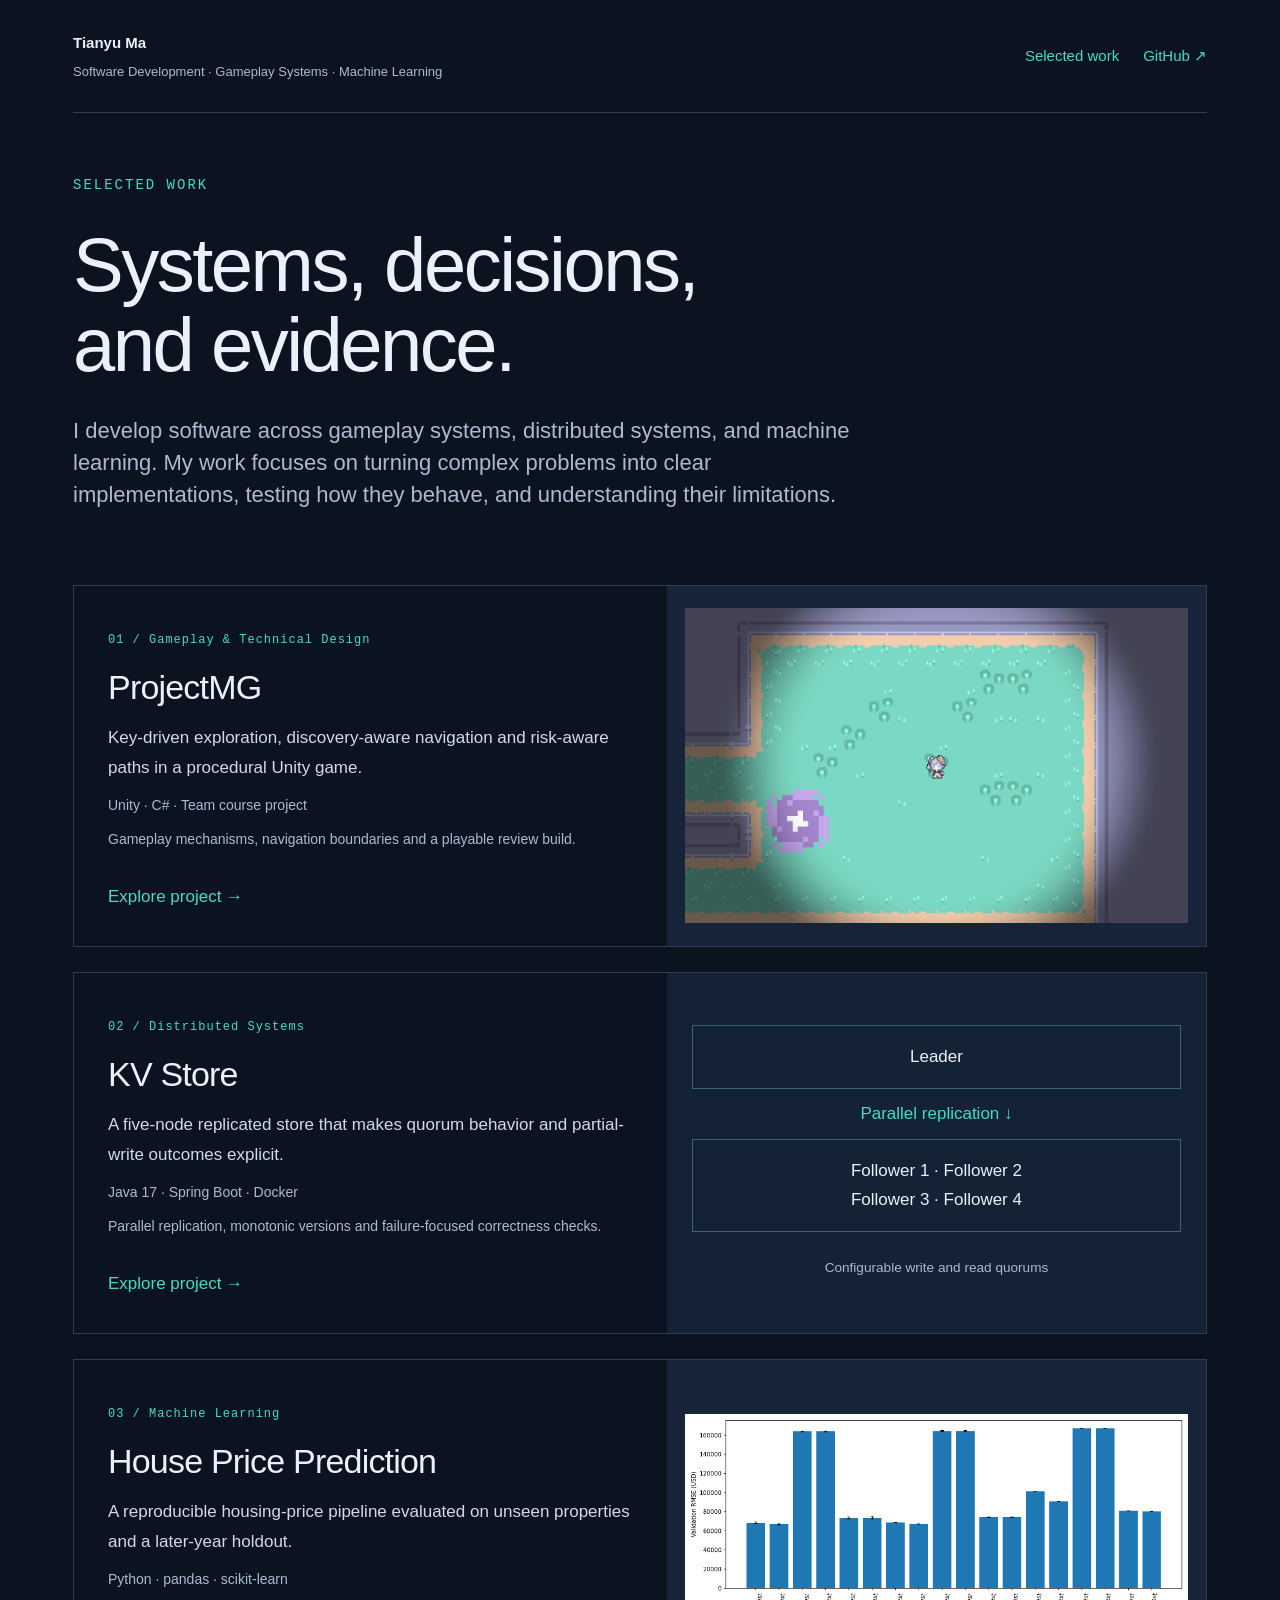
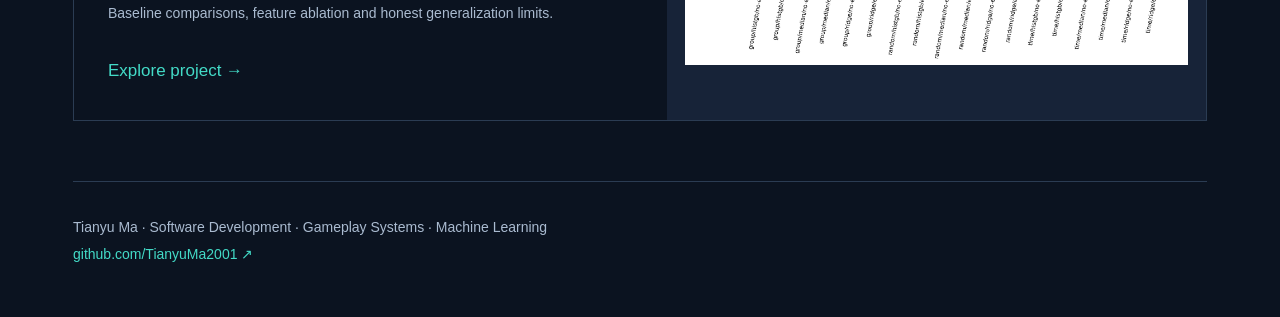
==== index.html @ a58641bb "Publish personal homepage and nested portfolio case studies" ====
<!DOCTYPE html><html lang="en"><head><meta charSet="utf-8"/><meta name="viewport" content="width=device-width, initial-scale=1"/><link rel="preload" href="/gameplay-original-art.png" as="image"/><link rel="preload" href="/house-model-comparison.png" as="image"/><link rel="stylesheet" href="/_next/static/css/index.CUlp2PL4.css" data-rsc-css-href="/_next/static/css/index.CUlp2PL4.css" data-precedence="vite-rsc/importer-resources"/><link rel="modulepreload" fetchPriority="low" href="/_next/static/chunks/index-CRjuUBal.js"/><script src="/_next/static/chunks/rolldown-runtime-C60lm6uB.js" type="module" async=""></script><script src="/_next/static/chunks/framework-D_rUT4EX.js" type="module" async=""></script><link rel="modulepreload" href="/_next/static/chunks/layout-segment-context-BuCw3o68.js" crossorigin=""/><title>Tianyu Ma | Selected Work</title><meta name="description" content="Selected projects in gameplay systems, distributed systems and machine learning by Tianyu Ma."/><script>Object.assign(((self[Symbol.for("vinext.navigationRuntime")]??={bootstrap:{routeManifest:null},functions:{}}).bootstrap.rsc??={rsc:[]}),{params:{},nav:{"pathname":"/","searchParams":[]}})</script><link rel="modulepreload" href="/_next/static/chunks/index-CRjuUBal.js" />
</head><body><main class="compact"><header><a class="identity" href="/">Tianyu Ma<span>Software Development · Gameplay Systems · Machine Learning</span></a><nav><a href="#work">Selected work</a><a href="https://github.com/TianyuMa2001">GitHub ↗</a></nav></header><section class="compact-hero"><p class="eyebrow">SELECTED WORK</p><h1>Systems, decisions,<br/>and evidence.</h1><p class="intro">I develop software across gameplay systems, distributed systems, and machine learning. My work focuses on turning complex problems into clear implementations, testing how they behave, and understanding their limitations.</p></section><section id="work" class="project-list" aria-label="Selected projects"><article class="project-card"><div class="project-card-copy"><p class="eyebrow">01<!-- --> / <!-- -->Gameplay &amp; Technical Design</p><h2><a href="/portfolio/projectmg/">ProjectMG</a></h2><p>Key-driven exploration, discovery-aware navigation and risk-aware paths in a procedural Unity game.</p><p class="project-tags">Unity · C# · Team course project</p><p class="project-detail">Gameplay mechanisms, navigation boundaries and a playable review build.</p><a class="project-open" href="/portfolio/projectmg/">Explore project →</a></div><a class="project-preview" href="/portfolio/projectmg/" aria-label="Open ProjectMG"><img src="/gameplay-original-art.png" alt="Actual ProjectMG gameplay camera with original artwork"/></a></article><article class="project-card"><div class="project-card-copy"><p class="eyebrow">02<!-- --> / <!-- -->Distributed Systems</p><h2><a href="/portfolio/kvstore/">KV Store</a></h2><p>A five-node replicated store that makes quorum behavior and partial-write outcomes explicit.</p><p class="project-tags">Java 17 · Spring Boot · Docker</p><p class="project-detail">Parallel replication, monotonic versions and failure-focused correctness checks.</p><a class="project-open" href="/portfolio/kvstore/">Explore project →</a></div><div class="kv-preview" aria-label="Five-node replication topology"><span>Leader</span><p>Parallel replication ↓</p><div>Follower 1 · Follower 2<br/>Follower 3 · Follower 4</div><small>Configurable write and read quorums</small></div></article><article class="project-card"><div class="project-card-copy"><p class="eyebrow">03<!-- --> / <!-- -->Machine Learning</p><h2><a href="/portfolio/house-price-prediction/">House Price Prediction</a></h2><p>A reproducible housing-price pipeline evaluated on unseen properties and a later-year holdout.</p><p class="project-tags">Python · pandas · scikit-learn</p><p class="project-detail">Baseline comparisons, feature ablation and honest generalization limits.</p><a class="project-open" href="/portfolio/house-price-prediction/">Explore project →</a></div><a class="project-preview" href="/portfolio/house-price-prediction/" aria-label="Open House Price Prediction"><img src="/house-model-comparison.png" alt="Recorded housing model comparison across validation methods"/></a></article></section><footer><p>Tianyu Ma · Software Development · Gameplay Systems · Machine Learning</p><a href="https://github.com/TianyuMa2001">github.com/TianyuMa2001 ↗</a></footer></main><script type="module" src="/_next/static/chunks/index-CRjuUBal.js" id="_R_" async=""></script><script>((self[Symbol.for("vinext.navigationRuntime")]??={bootstrap:{routeManifest:null},functions:{}}).bootstrap.rsc??={rsc:[]}).rsc.push("0:{\"page:/\":\"$L1\",\"layout:/\":\"$L2\",\"route:/\":\"$L3\",\"__route\":\"route:/\",\"__interceptionContext\":null,\"__layoutIds\":[\"layout:/\"],\"__rootLayout\":\"/\",\"__bfcacheSegmentIdentities\":{\"layout:/\":\"[\\\"layout\\\",\\\"layout:/\\\",\\\"root-boundary:/\\\",\\\"\\\"]\",\"page:/\":\"[\\\"page\\\",\\\"page:/\\\",\\\"root-boundary:/\\\",\\\"\\\"]\"},\"__srcPage\":[\"page\"],\"__layoutFlags\":{\"layout:/\":\"s\"},\"__artifactCompatibility\":{\"schemaVersion\":1,\"graphVersion\":\"app-route-graph:1177fd80f83fa7b0\",\"deploymentVersion\":\"aa09f6ec-6363-418f-8522-7d5a7f72b162\",\"appElementsSchemaVersion\":1,\"rscPayloadSchemaVersion\":1,\"rootBoundaryId\":\"/\",\"renderEpoch\":null}}\n")</script><script>((self[Symbol.for("vinext.navigationRuntime")]??={bootstrap:{routeManifest:null},functions:{}}).bootstrap.rsc??={rsc:[]}).rsc.push("4:I[\"3bb4c73cb361\",[],\"Children\",1]\n")</script><script>((self[Symbol.for("vinext.navigationRuntime")]??={bootstrap:{routeManifest:null},functions:{}}).bootstrap.rsc??={rsc:[]}).rsc.push("5:I[\"0bef8629d058\",[],\"GlobalErrorBoundary\",1]\n")</script><script>((self[Symbol.for("vinext.navigationRuntime")]??={bootstrap:{routeManifest:null},functions:{}}).bootstrap.rsc??={rsc:[]}).rsc.push("6:I[\"a7f3f1d63985\",[],\"default\",1]\n")</script><script>((self[Symbol.for("vinext.navigationRuntime")]??={bootstrap:{routeManifest:null},functions:{}}).bootstrap.rsc??={rsc:[]}).rsc.push("7:I[\"0bef8629d058\",[],\"ErrorBoundary\",1]\n")</script><script>((self[Symbol.for("vinext.navigationRuntime")]??={bootstrap:{routeManifest:null},functions:{}}).bootstrap.rsc??={rsc:[]}).rsc.push("8:I[\"bcc88b3729e4\",[],\"LayoutSegmentProvider\",1]\n")</script><script>((self[Symbol.for("vinext.navigationRuntime")]??={bootstrap:{routeManifest:null},functions:{}}).bootstrap.rsc??={rsc:[]}).rsc.push("9:I[\"3bb4c73cb361\",[],\"Slot\",1]\n")</script><script>((self[Symbol.for("vinext.navigationRuntime")]??={bootstrap:{routeManifest:null},functions:{}}).bootstrap.rsc??={rsc:[]}).rsc.push("a:I[\"0bef8629d058\",[],\"NotFoundBoundary\",1]\n")</script><script>((self[Symbol.for("vinext.navigationRuntime")]??={bootstrap:{routeManifest:null},functions:{}}).bootstrap.rsc??={rsc:[]}).rsc.push("b:I[\"fdec6512cad3\",[],\"AppRouterScrollTarget\",1]\n")</script><script>((self[Symbol.for("vinext.navigationRuntime")]??={bootstrap:{routeManifest:null},functions:{}}).bootstrap.rsc??={rsc:[]}).rsc.push("c:I[\"0bef8629d058\",[],\"RedirectBoundary\",1]\n")</script><script>((self[Symbol.for("vinext.navigationRuntime")]??={bootstrap:{routeManifest:null},functions:{}}).bootstrap.rsc??={rsc:[]}).rsc.push(":HL[\"/_next/static/css/index.CUlp2PL4.css\",\"style\"     ]\n")</script><script>((self[Symbol.for("vinext.navigationRuntime")]??={bootstrap:{routeManifest:null},functions:{}}).bootstrap.rsc??={rsc:[]}).rsc.push("2:[[[\"$\",\"link\",\"css:/_next/static/css/index.CUlp2PL4.css\",{\"rel\":\"stylesheet\",\"precedence\":\"vite-rsc/importer-resources\",\"href\":\"/_next/static/css/index.CUlp2PL4.css\",\"data-rsc-css-href\":\"/_next/static/css/index.CUlp2PL4.css\"}],\"$undefined\"],[\"$\",\"html\",null,{\"lang\":\"en\",\"children\":[\"$\",\"body\",null,{\"children\":[\"$\",\"$L4\",null,{}]}]}]]\n")</script><script>((self[Symbol.for("vinext.navigationRuntime")]??={bootstrap:{routeManifest:null},functions:{}}).bootstrap.rsc??={rsc:[]}).rsc.push("3:[[[\"$\",\"meta\",null,{\"charSet\":\"utf-8\"}],[[\"$\",\"title\",\"0\",{\"children\":\"Tianyu Ma | Selected Work\"}],[\"$\",\"meta\",\"1\",{\"name\":\"description\",\"content\":\"Selected projects in gameplay systems, distributed systems and machine learning by Tianyu Ma.\"}]],[[\"$\",\"meta\",\"0\",{\"name\":\"viewport\",\"content\":\"width=device-width, initial-scale=1\"}]]],[\"$\",\"$L5\",null,{\"fallback\":\"$6\",\"children\":[\"$\",\"$L7\",null,{\"fallback\":\"$6\",\"children\":[\"$\",\"$L8\",null,{\"providerId\":\"layout:/\",\"segmentMap\":{\"children\":[]},\"children\":[\"$\",\"$L9\",null,{\"id\":\"layout:/\",\"parallelSlots\":\"$undefined\",\"children\":[\"$\",\"$La\",null,{\"resetKey\":\"\",\"fallback\":[[\"$\",\"title\",null,{\"children\":\"404: This page could not be found.\"}],[\"$\",\"div\",null,{\"style\":{\"fontFamily\":\"system-ui,\\\"Segoe UI\\\",Roboto,Helvetica,Arial,sans-serif,\\\"Apple Color Emoji\\\",\\\"Segoe UI Emoji\\\"\",\"height\":\"100vh\",\"textAlign\":\"center\",\"display\":\"flex\",\"flexDirection\":\"column\",\"alignItems\":\"center\",\"justifyContent\":\"center\"},\"children\":[\"$\",\"div\",null,{\"children\":[[\"$\",\"style\",null,{\"dangerouslySetInnerHTML\":{\"__html\":\"body{color:#000;background:#fff;margin:0}.next-error-h1{border-right:1px solid rgba(0,0,0,.3)}@media (prefers-color-scheme:dark){body{color:#fff;background:#000}.next-error-h1{border-right:1px solid rgba(255,255,255,.3)}}\"}}],[\"$\",\"h1\",null,{\"className\":\"next-error-h1\",\"style\":{\"display\":\"inline-block\",\"margin\":\"0 20px 0 0\",\"padding\":\"0 23px 0 0\",\"fontSize\":24,\"fontWeight\":500,\"verticalAlign\":\"top\",\"lineHeight\":\"49px\"},\"children\":404}],[\"$\",\"div\",null,{\"style\":{\"display\":\"inline-block\"},\"children\":[\"$\",\"h2\",null,{\"style\":{\"fontSize\":14,\"fontWeight\":400,\"lineHeight\":\"49px\",\"margin\":0},\"children\":\"This page could not be found.\"}]}]]}]}]],\"children\":[\"$\",\"$Lb\",null,{\"children\":[\"$\",\"$Lc\",null,{\"children\":[[\"$\",\"$L8\",null,{\"providerId\":\"page:/\",\"segmentMap\":{\"children\":[\"__PAGE__\"]},\"children\":[\"$\",\"$L9\",null,{\"id\":\"page:/\"}]}],null]}]}]}]}]}]}]}],null,null]\n")</script><script>((self[Symbol.for("vinext.navigationRuntime")]??={bootstrap:{routeManifest:null},functions:{}}).bootstrap.rsc??={rsc:[]}).rsc.push(":HL[\"/gameplay-original-art.png\",\"image\"]\n")</script><script>((self[Symbol.for("vinext.navigationRuntime")]??={bootstrap:{routeManifest:null},functions:{}}).bootstrap.rsc??={rsc:[]}).rsc.push(":HL[\"/house-model-comparison.png\",\"image\"]\n")</script><script>((self[Symbol.for("vinext.navigationRuntime")]??={bootstrap:{routeManifest:null},functions:{}}).bootstrap.rsc??={rsc:[]}).rsc.push("1:[\"$\",\"main\",null,{\"className\":\"compact\",\"children\":[[\"$\",\"header\",null,{\"children\":[[\"$\",\"a\",null,{\"className\":\"identity\",\"href\":\"/\",\"children\":[\"Tianyu Ma\",[\"$\",\"span\",null,{\"children\":\"Software Development · Gameplay Systems · Machine Learning\"}]]}],[\"$\",\"nav\",null,{\"children\":[[\"$\",\"a\",null,{\"href\":\"#work\",\"children\":\"Selected work\"}],[\"$\",\"a\",null,{\"href\":\"https://github.com/TianyuMa2001\",\"children\":\"GitHub ↗\"}]]}]]}],[\"$\",\"section\",null,{\"className\":\"compact-hero\",\"children\":[[\"$\",\"p\",null,{\"className\":\"eyebrow\",\"children\":\"SELECTED WORK\"}],[\"$\",\"h1\",null,{\"children\":[\"Systems, decisions,\",[\"$\",\"br\",null,{}],\"and evidence.\"]}],[\"$\",\"p\",null,{\"className\":\"intro\",\"children\":\"I develop software across gameplay systems, distributed systems, and machine learning. My work focuses on turning complex problems into clear implementations, testing how they behave, and understanding their limitations.\"}]]}],[\"$\",\"section\",null,{\"id\":\"work\",\"className\":\"project-list\",\"aria-label\":\"Selected projects\",\"children\":[[\"$\",\"article\",\"01\",{\"className\":\"project-card\",\"children\":[[\"$\",\"div\",null,{\"className\":\"project-card-copy\",\"children\":[[\"$\",\"p\",null,{\"className\":\"eyebrow\",\"children\":[\"01\",\" / \",\"Gameplay \u0026 Technical Design\"]}],[\"$\",\"h2\",null,{\"children\":[\"$\",\"a\",null,{\"href\":\"/portfolio/projectmg/\",\"children\":\"ProjectMG\"}]}],[\"$\",\"p\",null,{\"children\":\"Key-driven exploration, discovery-aware navigation and risk-aware paths in a procedural Unity game.\"}],[\"$\",\"p\",null,{\"className\":\"project-tags\",\"children\":\"Unity · C# · Team course project\"}],[\"$\",\"p\",null,{\"className\":\"project-detail\",\"children\":\"Gameplay mechanisms, navigation boundaries and a playable review build.\"}],[\"$\",\"a\",null,{\"className\":\"project-open\",\"href\":\"/portfolio/projectmg/\",\"children\":\"Explore project →\"}]]}],[\"$\",\"a\",null,{\"className\":\"project-preview\",\"href\":\"/portfolio/projectmg/\",\"aria-label\":\"Open ProjectMG\",\"children\":[\"$\",\"img\",null,{\"src\":\"/gameplay-original-art.png\",\"alt\":\"Actual ProjectMG gameplay camera with original artwork\"}]}]]}],[\"$\",\"article\",\"02\",{\"className\":\"project-card\",\"children\":[[\"$\",\"div\",null,{\"className\":\"project-card-copy\",\"children\":[[\"$\",\"p\",null,{\"className\":\"eyebrow\",\"children\":[\"02\",\" / \",\"Distributed Systems\"]}],[\"$\",\"h2\",null,{\"children\":[\"$\",\"a\",null,{\"href\":\"/portfolio/kvstore/\",\"children\":\"KV Store\"}]}],[\"$\",\"p\",null,{\"children\":\"A five-node replicated store that makes quorum behavior and partial-write outcomes explicit.\"}],[\"$\",\"p\",null,{\"className\":\"project-tags\",\"children\":\"Java 17 · Spring Boot · Docker\"}],[\"$\",\"p\",null,{\"className\":\"project-detail\",\"children\":\"Parallel replication, monotonic versions and failure-focused correctness checks.\"}],[\"$\",\"a\",null,{\"className\":\"project-open\",\"href\":\"/portfolio/kvstore/\",\"children\":\"Explore project →\"}]]}],[\"$\",\"div\",null,{\"className\":\"kv-preview\",\"aria-label\":\"Five-node replication topology\",\"children\":[[\"$\",\"span\",null,{\"children\":\"Leader\"}],[\"$\",\"p\",null,{\"children\":\"Parallel replication ↓\"}],[\"$\",\"div\",null,{\"children\":[\"Follower 1 · Follower 2\",[\"$\",\"br\",null,{}],\"Follower 3 · Follower 4\"]}],[\"$\",\"small\",null,{\"children\":\"Configurable write and read quorums\"}]]}]]}],[\"$\",\"article\",\"03\",{\"className\":\"project-card\",\"children\":[[\"$\",\"div\",null,{\"className\":\"project-card-copy\",\"children\":[[\"$\",\"p\",null,{\"className\":\"eyebrow\",\"children\":[\"03\",\" / \",\"Machine Learning\"]}],[\"$\",\"h2\",null,{\"children\":[\"$\",\"a\",null,{\"href\":\"/portfolio/house-price-prediction/\",\"children\":\"House Price Prediction\"}]}],[\"$\",\"p\",null,{\"children\":\"A reproducible housing-price pipeline evaluated on unseen properties and a later-year holdout.\"}],[\"$\",\"p\",null,{\"className\":\"project-tags\",\"children\":\"Python · pandas · scikit-learn\"}],[\"$\",\"p\",null,{\"className\":\"project-detail\",\"children\":\"Baseline comparisons, feature ablation and honest generalization limits.\"}],[\"$\",\"a\",null,{\"className\":\"project-open\",\"href\":\"/portfolio/house-price-prediction/\",\"children\":\"Explore project →\"}]]}],[\"$\",\"a\",null,{\"className\":\"project-preview\",\"href\":\"/portfolio/house-price-prediction/\",\"aria-label\":\"Open House Price Prediction\",\"children\":[\"$\",\"img\",null,{\"src\":\"/house-model-comparison.png\",\"alt\":\"Recorded housing model comparison across validation methods\"}]}]]}]]}],\"$Ld\"]}]\n")</script><script>((self[Symbol.for("vinext.navigationRuntime")]??={bootstrap:{routeManifest:null},functions:{}}).bootstrap.rsc??={rsc:[]}).rsc.push("d:[\"$\",\"footer\",null,{\"children\":[[\"$\",\"p\",null,{\"children\":\"Tianyu Ma · Software Development · Gameplay Systems · Machine Learning\"}],[\"$\",\"a\",null,{\"href\":\"https://github.com/TianyuMa2001\",\"children\":\"github.com/TianyuMa2001 ↗\"}]]}]\n")</script><script>Object.assign(((self[Symbol.for("vinext.navigationRuntime")]??={bootstrap:{routeManifest:null},functions:{}}).bootstrap.rsc??={rsc:[]}),{"initialCacheKind":"static"});((self[Symbol.for("vinext.navigationRuntime")]??={bootstrap:{routeManifest:null},functions:{}}).bootstrap.rsc??={rsc:[]}).done=true</script></body></html>
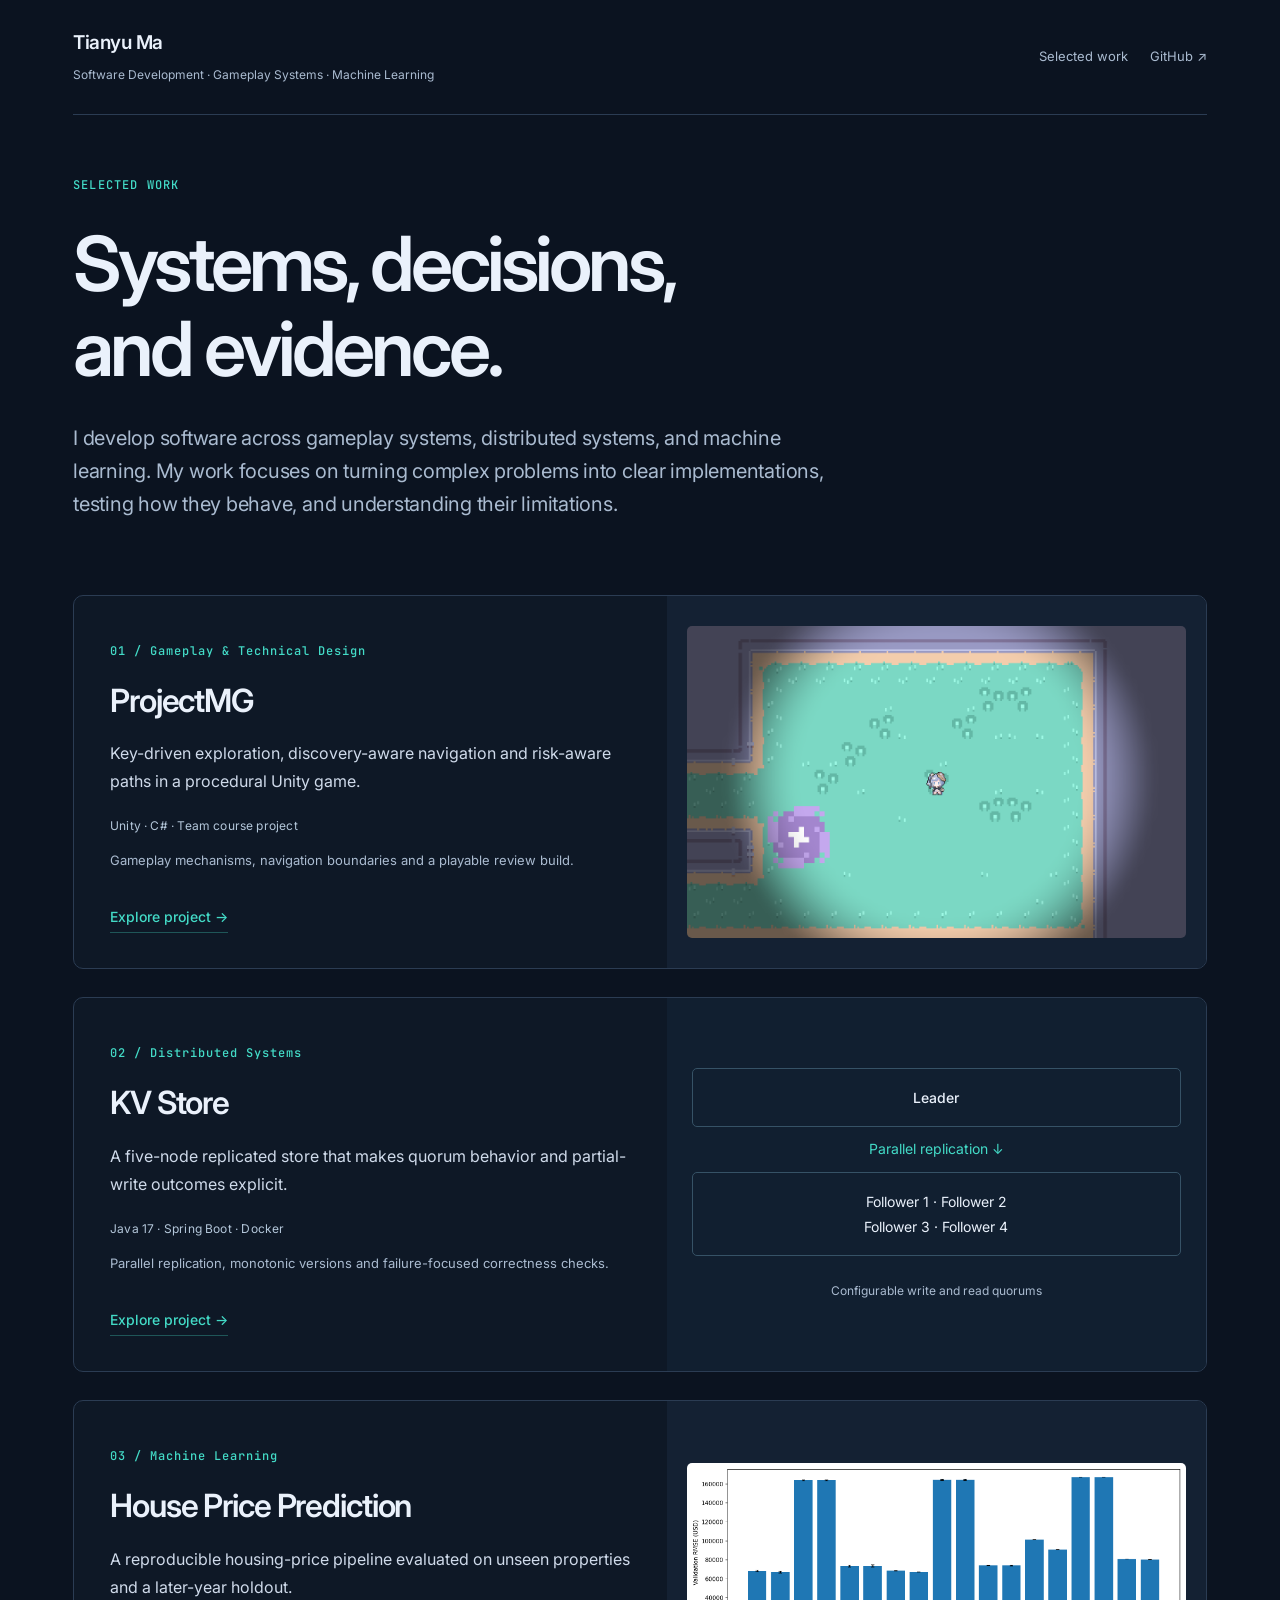
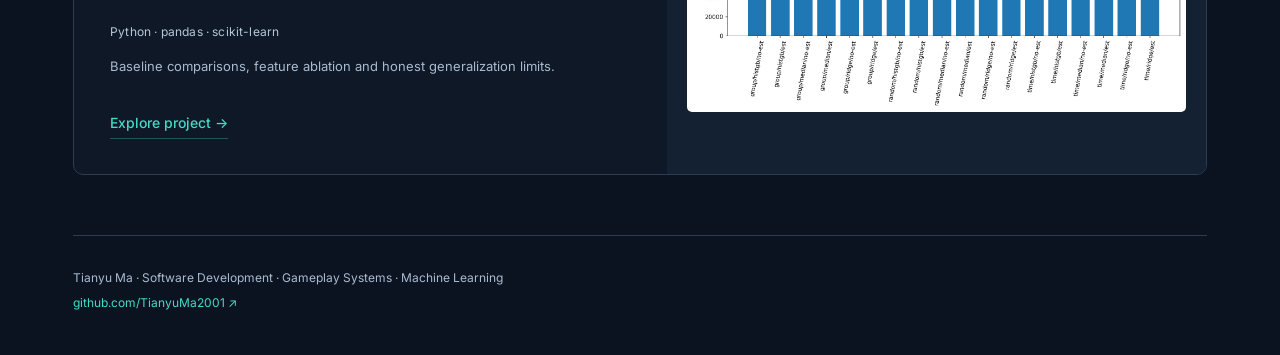
==== commit 1975ddce: "Polish Inter typography, spacing and project card details" ====
--- a/index.html
+++ b/index.html
@@ -1,2 +1,2 @@
-<!DOCTYPE html><html lang="en"><head><meta charSet="utf-8"/><meta name="viewport" content="width=device-width, initial-scale=1"/><link rel="preload" href="/gameplay-original-art.png" as="image"/><link rel="preload" href="/house-model-comparison.png" as="image"/><link rel="stylesheet" href="/_next/static/css/index.CUlp2PL4.css" data-rsc-css-href="/_next/static/css/index.CUlp2PL4.css" data-precedence="vite-rsc/importer-resources"/><link rel="modulepreload" fetchPriority="low" href="/_next/static/chunks/index-CRjuUBal.js"/><script src="/_next/static/chunks/rolldown-runtime-C60lm6uB.js" type="module" async=""></script><script src="/_next/static/chunks/framework-D_rUT4EX.js" type="module" async=""></script><link rel="modulepreload" href="/_next/static/chunks/layout-segment-context-BuCw3o68.js" crossorigin=""/><title>Tianyu Ma | Selected Work</title><meta name="description" content="Selected projects in gameplay systems, distributed systems and machine learning by Tianyu Ma."/><script>Object.assign(((self[Symbol.for("vinext.navigationRuntime")]??={bootstrap:{routeManifest:null},functions:{}}).bootstrap.rsc??={rsc:[]}),{params:{},nav:{"pathname":"/","searchParams":[]}})</script><link rel="modulepreload" href="/_next/static/chunks/index-CRjuUBal.js" />
-</head><body><main class="compact"><header><a class="identity" href="/">Tianyu Ma<span>Software Development · Gameplay Systems · Machine Learning</span></a><nav><a href="#work">Selected work</a><a href="https://github.com/TianyuMa2001">GitHub ↗</a></nav></header><section class="compact-hero"><p class="eyebrow">SELECTED WORK</p><h1>Systems, decisions,<br/>and evidence.</h1><p class="intro">I develop software across gameplay systems, distributed systems, and machine learning. My work focuses on turning complex problems into clear implementations, testing how they behave, and understanding their limitations.</p></section><section id="work" class="project-list" aria-label="Selected projects"><article class="project-card"><div class="project-card-copy"><p class="eyebrow">01<!-- --> / <!-- -->Gameplay &amp; Technical Design</p><h2><a href="/portfolio/projectmg/">ProjectMG</a></h2><p>Key-driven exploration, discovery-aware navigation and risk-aware paths in a procedural Unity game.</p><p class="project-tags">Unity · C# · Team course project</p><p class="project-detail">Gameplay mechanisms, navigation boundaries and a playable review build.</p><a class="project-open" href="/portfolio/projectmg/">Explore project →</a></div><a class="project-preview" href="/portfolio/projectmg/" aria-label="Open ProjectMG"><img src="/gameplay-original-art.png" alt="Actual ProjectMG gameplay camera with original artwork"/></a></article><article class="project-card"><div class="project-card-copy"><p class="eyebrow">02<!-- --> / <!-- -->Distributed Systems</p><h2><a href="/portfolio/kvstore/">KV Store</a></h2><p>A five-node replicated store that makes quorum behavior and partial-write outcomes explicit.</p><p class="project-tags">Java 17 · Spring Boot · Docker</p><p class="project-detail">Parallel replication, monotonic versions and failure-focused correctness checks.</p><a class="project-open" href="/portfolio/kvstore/">Explore project →</a></div><div class="kv-preview" aria-label="Five-node replication topology"><span>Leader</span><p>Parallel replication ↓</p><div>Follower 1 · Follower 2<br/>Follower 3 · Follower 4</div><small>Configurable write and read quorums</small></div></article><article class="project-card"><div class="project-card-copy"><p class="eyebrow">03<!-- --> / <!-- -->Machine Learning</p><h2><a href="/portfolio/house-price-prediction/">House Price Prediction</a></h2><p>A reproducible housing-price pipeline evaluated on unseen properties and a later-year holdout.</p><p class="project-tags">Python · pandas · scikit-learn</p><p class="project-detail">Baseline comparisons, feature ablation and honest generalization limits.</p><a class="project-open" href="/portfolio/house-price-prediction/">Explore project →</a></div><a class="project-preview" href="/portfolio/house-price-prediction/" aria-label="Open House Price Prediction"><img src="/house-model-comparison.png" alt="Recorded housing model comparison across validation methods"/></a></article></section><footer><p>Tianyu Ma · Software Development · Gameplay Systems · Machine Learning</p><a href="https://github.com/TianyuMa2001">github.com/TianyuMa2001 ↗</a></footer></main><script type="module" src="/_next/static/chunks/index-CRjuUBal.js" id="_R_" async=""></script><script>((self[Symbol.for("vinext.navigationRuntime")]??={bootstrap:{routeManifest:null},functions:{}}).bootstrap.rsc??={rsc:[]}).rsc.push("0:{\"page:/\":\"$L1\",\"layout:/\":\"$L2\",\"route:/\":\"$L3\",\"__route\":\"route:/\",\"__interceptionContext\":null,\"__layoutIds\":[\"layout:/\"],\"__rootLayout\":\"/\",\"__bfcacheSegmentIdentities\":{\"layout:/\":\"[\\\"layout\\\",\\\"layout:/\\\",\\\"root-boundary:/\\\",\\\"\\\"]\",\"page:/\":\"[\\\"page\\\",\\\"page:/\\\",\\\"root-boundary:/\\\",\\\"\\\"]\"},\"__srcPage\":[\"page\"],\"__layoutFlags\":{\"layout:/\":\"s\"},\"__artifactCompatibility\":{\"schemaVersion\":1,\"graphVersion\":\"app-route-graph:1177fd80f83fa7b0\",\"deploymentVersion\":\"aa09f6ec-6363-418f-8522-7d5a7f72b162\",\"appElementsSchemaVersion\":1,\"rscPayloadSchemaVersion\":1,\"rootBoundaryId\":\"/\",\"renderEpoch\":null}}\n")</script><script>((self[Symbol.for("vinext.navigationRuntime")]??={bootstrap:{routeManifest:null},functions:{}}).bootstrap.rsc??={rsc:[]}).rsc.push("4:I[\"3bb4c73cb361\",[],\"Children\",1]\n")</script><script>((self[Symbol.for("vinext.navigationRuntime")]??={bootstrap:{routeManifest:null},functions:{}}).bootstrap.rsc??={rsc:[]}).rsc.push("5:I[\"0bef8629d058\",[],\"GlobalErrorBoundary\",1]\n")</script><script>((self[Symbol.for("vinext.navigationRuntime")]??={bootstrap:{routeManifest:null},functions:{}}).bootstrap.rsc??={rsc:[]}).rsc.push("6:I[\"a7f3f1d63985\",[],\"default\",1]\n")</script><script>((self[Symbol.for("vinext.navigationRuntime")]??={bootstrap:{routeManifest:null},functions:{}}).bootstrap.rsc??={rsc:[]}).rsc.push("7:I[\"0bef8629d058\",[],\"ErrorBoundary\",1]\n")</script><script>((self[Symbol.for("vinext.navigationRuntime")]??={bootstrap:{routeManifest:null},functions:{}}).bootstrap.rsc??={rsc:[]}).rsc.push("8:I[\"bcc88b3729e4\",[],\"LayoutSegmentProvider\",1]\n")</script><script>((self[Symbol.for("vinext.navigationRuntime")]??={bootstrap:{routeManifest:null},functions:{}}).bootstrap.rsc??={rsc:[]}).rsc.push("9:I[\"3bb4c73cb361\",[],\"Slot\",1]\n")</script><script>((self[Symbol.for("vinext.navigationRuntime")]??={bootstrap:{routeManifest:null},functions:{}}).bootstrap.rsc??={rsc:[]}).rsc.push("a:I[\"0bef8629d058\",[],\"NotFoundBoundary\",1]\n")</script><script>((self[Symbol.for("vinext.navigationRuntime")]??={bootstrap:{routeManifest:null},functions:{}}).bootstrap.rsc??={rsc:[]}).rsc.push("b:I[\"fdec6512cad3\",[],\"AppRouterScrollTarget\",1]\n")</script><script>((self[Symbol.for("vinext.navigationRuntime")]??={bootstrap:{routeManifest:null},functions:{}}).bootstrap.rsc??={rsc:[]}).rsc.push("c:I[\"0bef8629d058\",[],\"RedirectBoundary\",1]\n")</script><script>((self[Symbol.for("vinext.navigationRuntime")]??={bootstrap:{routeManifest:null},functions:{}}).bootstrap.rsc??={rsc:[]}).rsc.push(":HL[\"/_next/static/css/index.CUlp2PL4.css\",\"style\"     ]\n")</script><script>((self[Symbol.for("vinext.navigationRuntime")]??={bootstrap:{routeManifest:null},functions:{}}).bootstrap.rsc??={rsc:[]}).rsc.push("2:[[[\"$\",\"link\",\"css:/_next/static/css/index.CUlp2PL4.css\",{\"rel\":\"stylesheet\",\"precedence\":\"vite-rsc/importer-resources\",\"href\":\"/_next/static/css/index.CUlp2PL4.css\",\"data-rsc-css-href\":\"/_next/static/css/index.CUlp2PL4.css\"}],\"$undefined\"],[\"$\",\"html\",null,{\"lang\":\"en\",\"children\":[\"$\",\"body\",null,{\"children\":[\"$\",\"$L4\",null,{}]}]}]]\n")</script><script>((self[Symbol.for("vinext.navigationRuntime")]??={bootstrap:{routeManifest:null},functions:{}}).bootstrap.rsc??={rsc:[]}).rsc.push("3:[[[\"$\",\"meta\",null,{\"charSet\":\"utf-8\"}],[[\"$\",\"title\",\"0\",{\"children\":\"Tianyu Ma | Selected Work\"}],[\"$\",\"meta\",\"1\",{\"name\":\"description\",\"content\":\"Selected projects in gameplay systems, distributed systems and machine learning by Tianyu Ma.\"}]],[[\"$\",\"meta\",\"0\",{\"name\":\"viewport\",\"content\":\"width=device-width, initial-scale=1\"}]]],[\"$\",\"$L5\",null,{\"fallback\":\"$6\",\"children\":[\"$\",\"$L7\",null,{\"fallback\":\"$6\",\"children\":[\"$\",\"$L8\",null,{\"providerId\":\"layout:/\",\"segmentMap\":{\"children\":[]},\"children\":[\"$\",\"$L9\",null,{\"id\":\"layout:/\",\"parallelSlots\":\"$undefined\",\"children\":[\"$\",\"$La\",null,{\"resetKey\":\"\",\"fallback\":[[\"$\",\"title\",null,{\"children\":\"404: This page could not be found.\"}],[\"$\",\"div\",null,{\"style\":{\"fontFamily\":\"system-ui,\\\"Segoe UI\\\",Roboto,Helvetica,Arial,sans-serif,\\\"Apple Color Emoji\\\",\\\"Segoe UI Emoji\\\"\",\"height\":\"100vh\",\"textAlign\":\"center\",\"display\":\"flex\",\"flexDirection\":\"column\",\"alignItems\":\"center\",\"justifyContent\":\"center\"},\"children\":[\"$\",\"div\",null,{\"children\":[[\"$\",\"style\",null,{\"dangerouslySetInnerHTML\":{\"__html\":\"body{color:#000;background:#fff;margin:0}.next-error-h1{border-right:1px solid rgba(0,0,0,.3)}@media (prefers-color-scheme:dark){body{color:#fff;background:#000}.next-error-h1{border-right:1px solid rgba(255,255,255,.3)}}\"}}],[\"$\",\"h1\",null,{\"className\":\"next-error-h1\",\"style\":{\"display\":\"inline-block\",\"margin\":\"0 20px 0 0\",\"padding\":\"0 23px 0 0\",\"fontSize\":24,\"fontWeight\":500,\"verticalAlign\":\"top\",\"lineHeight\":\"49px\"},\"children\":404}],[\"$\",\"div\",null,{\"style\":{\"display\":\"inline-block\"},\"children\":[\"$\",\"h2\",null,{\"style\":{\"fontSize\":14,\"fontWeight\":400,\"lineHeight\":\"49px\",\"margin\":0},\"children\":\"This page could not be found.\"}]}]]}]}]],\"children\":[\"$\",\"$Lb\",null,{\"children\":[\"$\",\"$Lc\",null,{\"children\":[[\"$\",\"$L8\",null,{\"providerId\":\"page:/\",\"segmentMap\":{\"children\":[\"__PAGE__\"]},\"children\":[\"$\",\"$L9\",null,{\"id\":\"page:/\"}]}],null]}]}]}]}]}]}]}],null,null]\n")</script><script>((self[Symbol.for("vinext.navigationRuntime")]??={bootstrap:{routeManifest:null},functions:{}}).bootstrap.rsc??={rsc:[]}).rsc.push(":HL[\"/gameplay-original-art.png\",\"image\"]\n")</script><script>((self[Symbol.for("vinext.navigationRuntime")]??={bootstrap:{routeManifest:null},functions:{}}).bootstrap.rsc??={rsc:[]}).rsc.push(":HL[\"/house-model-comparison.png\",\"image\"]\n")</script><script>((self[Symbol.for("vinext.navigationRuntime")]??={bootstrap:{routeManifest:null},functions:{}}).bootstrap.rsc??={rsc:[]}).rsc.push("1:[\"$\",\"main\",null,{\"className\":\"compact\",\"children\":[[\"$\",\"header\",null,{\"children\":[[\"$\",\"a\",null,{\"className\":\"identity\",\"href\":\"/\",\"children\":[\"Tianyu Ma\",[\"$\",\"span\",null,{\"children\":\"Software Development · Gameplay Systems · Machine Learning\"}]]}],[\"$\",\"nav\",null,{\"children\":[[\"$\",\"a\",null,{\"href\":\"#work\",\"children\":\"Selected work\"}],[\"$\",\"a\",null,{\"href\":\"https://github.com/TianyuMa2001\",\"children\":\"GitHub ↗\"}]]}]]}],[\"$\",\"section\",null,{\"className\":\"compact-hero\",\"children\":[[\"$\",\"p\",null,{\"className\":\"eyebrow\",\"children\":\"SELECTED WORK\"}],[\"$\",\"h1\",null,{\"children\":[\"Systems, decisions,\",[\"$\",\"br\",null,{}],\"and evidence.\"]}],[\"$\",\"p\",null,{\"className\":\"intro\",\"children\":\"I develop software across gameplay systems, distributed systems, and machine learning. My work focuses on turning complex problems into clear implementations, testing how they behave, and understanding their limitations.\"}]]}],[\"$\",\"section\",null,{\"id\":\"work\",\"className\":\"project-list\",\"aria-label\":\"Selected projects\",\"children\":[[\"$\",\"article\",\"01\",{\"className\":\"project-card\",\"children\":[[\"$\",\"div\",null,{\"className\":\"project-card-copy\",\"children\":[[\"$\",\"p\",null,{\"className\":\"eyebrow\",\"children\":[\"01\",\" / \",\"Gameplay \u0026 Technical Design\"]}],[\"$\",\"h2\",null,{\"children\":[\"$\",\"a\",null,{\"href\":\"/portfolio/projectmg/\",\"children\":\"ProjectMG\"}]}],[\"$\",\"p\",null,{\"children\":\"Key-driven exploration, discovery-aware navigation and risk-aware paths in a procedural Unity game.\"}],[\"$\",\"p\",null,{\"className\":\"project-tags\",\"children\":\"Unity · C# · Team course project\"}],[\"$\",\"p\",null,{\"className\":\"project-detail\",\"children\":\"Gameplay mechanisms, navigation boundaries and a playable review build.\"}],[\"$\",\"a\",null,{\"className\":\"project-open\",\"href\":\"/portfolio/projectmg/\",\"children\":\"Explore project →\"}]]}],[\"$\",\"a\",null,{\"className\":\"project-preview\",\"href\":\"/portfolio/projectmg/\",\"aria-label\":\"Open ProjectMG\",\"children\":[\"$\",\"img\",null,{\"src\":\"/gameplay-original-art.png\",\"alt\":\"Actual ProjectMG gameplay camera with original artwork\"}]}]]}],[\"$\",\"article\",\"02\",{\"className\":\"project-card\",\"children\":[[\"$\",\"div\",null,{\"className\":\"project-card-copy\",\"children\":[[\"$\",\"p\",null,{\"className\":\"eyebrow\",\"children\":[\"02\",\" / \",\"Distributed Systems\"]}],[\"$\",\"h2\",null,{\"children\":[\"$\",\"a\",null,{\"href\":\"/portfolio/kvstore/\",\"children\":\"KV Store\"}]}],[\"$\",\"p\",null,{\"children\":\"A five-node replicated store that makes quorum behavior and partial-write outcomes explicit.\"}],[\"$\",\"p\",null,{\"className\":\"project-tags\",\"children\":\"Java 17 · Spring Boot · Docker\"}],[\"$\",\"p\",null,{\"className\":\"project-detail\",\"children\":\"Parallel replication, monotonic versions and failure-focused correctness checks.\"}],[\"$\",\"a\",null,{\"className\":\"project-open\",\"href\":\"/portfolio/kvstore/\",\"children\":\"Explore project →\"}]]}],[\"$\",\"div\",null,{\"className\":\"kv-preview\",\"aria-label\":\"Five-node replication topology\",\"children\":[[\"$\",\"span\",null,{\"children\":\"Leader\"}],[\"$\",\"p\",null,{\"children\":\"Parallel replication ↓\"}],[\"$\",\"div\",null,{\"children\":[\"Follower 1 · Follower 2\",[\"$\",\"br\",null,{}],\"Follower 3 · Follower 4\"]}],[\"$\",\"small\",null,{\"children\":\"Configurable write and read quorums\"}]]}]]}],[\"$\",\"article\",\"03\",{\"className\":\"project-card\",\"children\":[[\"$\",\"div\",null,{\"className\":\"project-card-copy\",\"children\":[[\"$\",\"p\",null,{\"className\":\"eyebrow\",\"children\":[\"03\",\" / \",\"Machine Learning\"]}],[\"$\",\"h2\",null,{\"children\":[\"$\",\"a\",null,{\"href\":\"/portfolio/house-price-prediction/\",\"children\":\"House Price Prediction\"}]}],[\"$\",\"p\",null,{\"children\":\"A reproducible housing-price pipeline evaluated on unseen properties and a later-year holdout.\"}],[\"$\",\"p\",null,{\"className\":\"project-tags\",\"children\":\"Python · pandas · scikit-learn\"}],[\"$\",\"p\",null,{\"className\":\"project-detail\",\"children\":\"Baseline comparisons, feature ablation and honest generalization limits.\"}],[\"$\",\"a\",null,{\"className\":\"project-open\",\"href\":\"/portfolio/house-price-prediction/\",\"children\":\"Explore project →\"}]]}],[\"$\",\"a\",null,{\"className\":\"project-preview\",\"href\":\"/portfolio/house-price-prediction/\",\"aria-label\":\"Open House Price Prediction\",\"children\":[\"$\",\"img\",null,{\"src\":\"/house-model-comparison.png\",\"alt\":\"Recorded housing model comparison across validation methods\"}]}]]}]]}],\"$Ld\"]}]\n")</script><script>((self[Symbol.for("vinext.navigationRuntime")]??={bootstrap:{routeManifest:null},functions:{}}).bootstrap.rsc??={rsc:[]}).rsc.push("d:[\"$\",\"footer\",null,{\"children\":[[\"$\",\"p\",null,{\"children\":\"Tianyu Ma · Software Development · Gameplay Systems · Machine Learning\"}],[\"$\",\"a\",null,{\"href\":\"https://github.com/TianyuMa2001\",\"children\":\"github.com/TianyuMa2001 ↗\"}]]}]\n")</script><script>Object.assign(((self[Symbol.for("vinext.navigationRuntime")]??={bootstrap:{routeManifest:null},functions:{}}).bootstrap.rsc??={rsc:[]}),{"initialCacheKind":"static"});((self[Symbol.for("vinext.navigationRuntime")]??={bootstrap:{routeManifest:null},functions:{}}).bootstrap.rsc??={rsc:[]}).done=true</script></body></html>+<!DOCTYPE html><html lang="en"><head><meta charSet="utf-8"/><meta name="viewport" content="width=device-width, initial-scale=1"/><link rel="preload" href="/gameplay-original-art.png" as="image"/><link rel="preload" href="/house-model-comparison.png" as="image"/><link rel="stylesheet" href="/_next/static/css/index.z-likwjt.css" data-rsc-css-href="/_next/static/css/index.z-likwjt.css" data-precedence="vite-rsc/importer-resources"/><link rel="modulepreload" fetchPriority="low" href="/_next/static/chunks/index-CoFwViDB.js"/><script src="/_next/static/chunks/rolldown-runtime-C60lm6uB.js" type="module" async=""></script><script src="/_next/static/chunks/framework-D_rUT4EX.js" type="module" async=""></script><link rel="modulepreload" href="/_next/static/chunks/layout-segment-context-CDFaFhUt.js" crossorigin=""/><title>Tianyu Ma | Selected Work</title><meta name="description" content="Selected projects in gameplay systems, distributed systems and machine learning by Tianyu Ma."/><script>Object.assign(((self[Symbol.for("vinext.navigationRuntime")]??={bootstrap:{routeManifest:null},functions:{}}).bootstrap.rsc??={rsc:[]}),{params:{},nav:{"pathname":"/","searchParams":[]}})</script><link rel="modulepreload" href="/_next/static/chunks/index-CoFwViDB.js" />
+</head><body><main class="compact"><header><a class="identity" href="/">Tianyu Ma<span>Software Development · Gameplay Systems · Machine Learning</span></a><nav><a href="#work">Selected work</a><a href="https://github.com/TianyuMa2001">GitHub ↗</a></nav></header><section class="compact-hero"><p class="eyebrow">SELECTED WORK</p><h1>Systems, decisions,<br/>and evidence.</h1><p class="intro">I develop software across gameplay systems, distributed systems, and machine learning. My work focuses on turning complex problems into clear implementations, testing how they behave, and understanding their limitations.</p></section><section id="work" class="project-list" aria-label="Selected projects"><article class="project-card"><div class="project-card-copy"><p class="eyebrow">01<!-- --> / <!-- -->Gameplay &amp; Technical Design</p><h2><a href="/portfolio/projectmg/">ProjectMG</a></h2><p>Key-driven exploration, discovery-aware navigation and risk-aware paths in a procedural Unity game.</p><p class="project-tags">Unity · C# · Team course project</p><p class="project-detail">Gameplay mechanisms, navigation boundaries and a playable review build.</p><a class="project-open" href="/portfolio/projectmg/">Explore project →</a></div><a class="project-preview" href="/portfolio/projectmg/" aria-label="Open ProjectMG"><img src="/gameplay-original-art.png" alt="Actual ProjectMG gameplay camera with original artwork"/></a></article><article class="project-card"><div class="project-card-copy"><p class="eyebrow">02<!-- --> / <!-- -->Distributed Systems</p><h2><a href="/portfolio/kvstore/">KV Store</a></h2><p>A five-node replicated store that makes quorum behavior and partial-write outcomes explicit.</p><p class="project-tags">Java 17 · Spring Boot · Docker</p><p class="project-detail">Parallel replication, monotonic versions and failure-focused correctness checks.</p><a class="project-open" href="/portfolio/kvstore/">Explore project →</a></div><div class="kv-preview" aria-label="Five-node replication topology"><span>Leader</span><p>Parallel replication ↓</p><div>Follower 1 · Follower 2<br/>Follower 3 · Follower 4</div><small>Configurable write and read quorums</small></div></article><article class="project-card"><div class="project-card-copy"><p class="eyebrow">03<!-- --> / <!-- -->Machine Learning</p><h2><a href="/portfolio/house-price-prediction/">House Price Prediction</a></h2><p>A reproducible housing-price pipeline evaluated on unseen properties and a later-year holdout.</p><p class="project-tags">Python · pandas · scikit-learn</p><p class="project-detail">Baseline comparisons, feature ablation and honest generalization limits.</p><a class="project-open" href="/portfolio/house-price-prediction/">Explore project →</a></div><a class="project-preview" href="/portfolio/house-price-prediction/" aria-label="Open House Price Prediction"><img src="/house-model-comparison.png" alt="Recorded housing model comparison across validation methods"/></a></article></section><footer><p>Tianyu Ma · Software Development · Gameplay Systems · Machine Learning</p><a href="https://github.com/TianyuMa2001">github.com/TianyuMa2001 ↗</a></footer></main><script type="module" src="/_next/static/chunks/index-CoFwViDB.js" id="_R_" async=""></script><script>((self[Symbol.for("vinext.navigationRuntime")]??={bootstrap:{routeManifest:null},functions:{}}).bootstrap.rsc??={rsc:[]}).rsc.push("0:{\"page:/\":\"$L1\",\"layout:/\":\"$L2\",\"route:/\":\"$L3\",\"__route\":\"route:/\",\"__interceptionContext\":null,\"__layoutIds\":[\"layout:/\"],\"__rootLayout\":\"/\",\"__bfcacheSegmentIdentities\":{\"layout:/\":\"[\\\"layout\\\",\\\"layout:/\\\",\\\"root-boundary:/\\\",\\\"\\\"]\",\"page:/\":\"[\\\"page\\\",\\\"page:/\\\",\\\"root-boundary:/\\\",\\\"\\\"]\"},\"__srcPage\":[\"page\"],\"__layoutFlags\":{\"layout:/\":\"s\"},\"__artifactCompatibility\":{\"schemaVersion\":1,\"graphVersion\":\"app-route-graph:1177fd80f83fa7b0\",\"deploymentVersion\":\"cc4f88ab-eeda-45c1-9097-256e84872ca2\",\"appElementsSchemaVersion\":1,\"rscPayloadSchemaVersion\":1,\"rootBoundaryId\":\"/\",\"renderEpoch\":null}}\n")</script><script>((self[Symbol.for("vinext.navigationRuntime")]??={bootstrap:{routeManifest:null},functions:{}}).bootstrap.rsc??={rsc:[]}).rsc.push("4:I[\"3bb4c73cb361\",[],\"Children\",1]\n")</script><script>((self[Symbol.for("vinext.navigationRuntime")]??={bootstrap:{routeManifest:null},functions:{}}).bootstrap.rsc??={rsc:[]}).rsc.push("5:I[\"0bef8629d058\",[],\"GlobalErrorBoundary\",1]\n")</script><script>((self[Symbol.for("vinext.navigationRuntime")]??={bootstrap:{routeManifest:null},functions:{}}).bootstrap.rsc??={rsc:[]}).rsc.push("6:I[\"a7f3f1d63985\",[],\"default\",1]\n")</script><script>((self[Symbol.for("vinext.navigationRuntime")]??={bootstrap:{routeManifest:null},functions:{}}).bootstrap.rsc??={rsc:[]}).rsc.push("7:I[\"0bef8629d058\",[],\"ErrorBoundary\",1]\n")</script><script>((self[Symbol.for("vinext.navigationRuntime")]??={bootstrap:{routeManifest:null},functions:{}}).bootstrap.rsc??={rsc:[]}).rsc.push("8:I[\"bcc88b3729e4\",[],\"LayoutSegmentProvider\",1]\n")</script><script>((self[Symbol.for("vinext.navigationRuntime")]??={bootstrap:{routeManifest:null},functions:{}}).bootstrap.rsc??={rsc:[]}).rsc.push("9:I[\"3bb4c73cb361\",[],\"Slot\",1]\n")</script><script>((self[Symbol.for("vinext.navigationRuntime")]??={bootstrap:{routeManifest:null},functions:{}}).bootstrap.rsc??={rsc:[]}).rsc.push("a:I[\"0bef8629d058\",[],\"NotFoundBoundary\",1]\n")</script><script>((self[Symbol.for("vinext.navigationRuntime")]??={bootstrap:{routeManifest:null},functions:{}}).bootstrap.rsc??={rsc:[]}).rsc.push("b:I[\"fdec6512cad3\",[],\"AppRouterScrollTarget\",1]\n")</script><script>((self[Symbol.for("vinext.navigationRuntime")]??={bootstrap:{routeManifest:null},functions:{}}).bootstrap.rsc??={rsc:[]}).rsc.push("c:I[\"0bef8629d058\",[],\"RedirectBoundary\",1]\n")</script><script>((self[Symbol.for("vinext.navigationRuntime")]??={bootstrap:{routeManifest:null},functions:{}}).bootstrap.rsc??={rsc:[]}).rsc.push(":HL[\"/_next/static/css/index.z-likwjt.css\",\"style\"     ]\n")</script><script>((self[Symbol.for("vinext.navigationRuntime")]??={bootstrap:{routeManifest:null},functions:{}}).bootstrap.rsc??={rsc:[]}).rsc.push("2:[[[\"$\",\"link\",\"css:/_next/static/css/index.z-likwjt.css\",{\"rel\":\"stylesheet\",\"precedence\":\"vite-rsc/importer-resources\",\"href\":\"/_next/static/css/index.z-likwjt.css\",\"data-rsc-css-href\":\"/_next/static/css/index.z-likwjt.css\"}],\"$undefined\"],[\"$\",\"html\",null,{\"lang\":\"en\",\"children\":[\"$\",\"body\",null,{\"children\":[\"$\",\"$L4\",null,{}]}]}]]\n")</script><script>((self[Symbol.for("vinext.navigationRuntime")]??={bootstrap:{routeManifest:null},functions:{}}).bootstrap.rsc??={rsc:[]}).rsc.push("3:[[[\"$\",\"meta\",null,{\"charSet\":\"utf-8\"}],[[\"$\",\"title\",\"0\",{\"children\":\"Tianyu Ma | Selected Work\"}],[\"$\",\"meta\",\"1\",{\"name\":\"description\",\"content\":\"Selected projects in gameplay systems, distributed systems and machine learning by Tianyu Ma.\"}]],[[\"$\",\"meta\",\"0\",{\"name\":\"viewport\",\"content\":\"width=device-width, initial-scale=1\"}]]],[\"$\",\"$L5\",null,{\"fallback\":\"$6\",\"children\":[\"$\",\"$L7\",null,{\"fallback\":\"$6\",\"children\":[\"$\",\"$L8\",null,{\"providerId\":\"layout:/\",\"segmentMap\":{\"children\":[]},\"children\":[\"$\",\"$L9\",null,{\"id\":\"layout:/\",\"parallelSlots\":\"$undefined\",\"children\":[\"$\",\"$La\",null,{\"resetKey\":\"\",\"fallback\":[[\"$\",\"title\",null,{\"children\":\"404: This page could not be found.\"}],[\"$\",\"div\",null,{\"style\":{\"fontFamily\":\"system-ui,\\\"Segoe UI\\\",Roboto,Helvetica,Arial,sans-serif,\\\"Apple Color Emoji\\\",\\\"Segoe UI Emoji\\\"\",\"height\":\"100vh\",\"textAlign\":\"center\",\"display\":\"flex\",\"flexDirection\":\"column\",\"alignItems\":\"center\",\"justifyContent\":\"center\"},\"children\":[\"$\",\"div\",null,{\"children\":[[\"$\",\"style\",null,{\"dangerouslySetInnerHTML\":{\"__html\":\"body{color:#000;background:#fff;margin:0}.next-error-h1{border-right:1px solid rgba(0,0,0,.3)}@media (prefers-color-scheme:dark){body{color:#fff;background:#000}.next-error-h1{border-right:1px solid rgba(255,255,255,.3)}}\"}}],[\"$\",\"h1\",null,{\"className\":\"next-error-h1\",\"style\":{\"display\":\"inline-block\",\"margin\":\"0 20px 0 0\",\"padding\":\"0 23px 0 0\",\"fontSize\":24,\"fontWeight\":500,\"verticalAlign\":\"top\",\"lineHeight\":\"49px\"},\"children\":404}],[\"$\",\"div\",null,{\"style\":{\"display\":\"inline-block\"},\"children\":[\"$\",\"h2\",null,{\"style\":{\"fontSize\":14,\"fontWeight\":400,\"lineHeight\":\"49px\",\"margin\":0},\"children\":\"This page could not be found.\"}]}]]}]}]],\"children\":[\"$\",\"$Lb\",null,{\"children\":[\"$\",\"$Lc\",null,{\"children\":[[\"$\",\"$L8\",null,{\"providerId\":\"page:/\",\"segmentMap\":{\"children\":[\"__PAGE__\"]},\"children\":[\"$\",\"$L9\",null,{\"id\":\"page:/\"}]}],null]}]}]}]}]}]}]}],null,null]\n")</script><script>((self[Symbol.for("vinext.navigationRuntime")]??={bootstrap:{routeManifest:null},functions:{}}).bootstrap.rsc??={rsc:[]}).rsc.push(":HL[\"/gameplay-original-art.png\",\"image\"]\n")</script><script>((self[Symbol.for("vinext.navigationRuntime")]??={bootstrap:{routeManifest:null},functions:{}}).bootstrap.rsc??={rsc:[]}).rsc.push(":HL[\"/house-model-comparison.png\",\"image\"]\n")</script><script>((self[Symbol.for("vinext.navigationRuntime")]??={bootstrap:{routeManifest:null},functions:{}}).bootstrap.rsc??={rsc:[]}).rsc.push("1:[\"$\",\"main\",null,{\"className\":\"compact\",\"children\":[[\"$\",\"header\",null,{\"children\":[[\"$\",\"a\",null,{\"className\":\"identity\",\"href\":\"/\",\"children\":[\"Tianyu Ma\",[\"$\",\"span\",null,{\"children\":\"Software Development · Gameplay Systems · Machine Learning\"}]]}],[\"$\",\"nav\",null,{\"children\":[[\"$\",\"a\",null,{\"href\":\"#work\",\"children\":\"Selected work\"}],[\"$\",\"a\",null,{\"href\":\"https://github.com/TianyuMa2001\",\"children\":\"GitHub ↗\"}]]}]]}],[\"$\",\"section\",null,{\"className\":\"compact-hero\",\"children\":[[\"$\",\"p\",null,{\"className\":\"eyebrow\",\"children\":\"SELECTED WORK\"}],[\"$\",\"h1\",null,{\"children\":[\"Systems, decisions,\",[\"$\",\"br\",null,{}],\"and evidence.\"]}],[\"$\",\"p\",null,{\"className\":\"intro\",\"children\":\"I develop software across gameplay systems, distributed systems, and machine learning. My work focuses on turning complex problems into clear implementations, testing how they behave, and understanding their limitations.\"}]]}],[\"$\",\"section\",null,{\"id\":\"work\",\"className\":\"project-list\",\"aria-label\":\"Selected projects\",\"children\":[[\"$\",\"article\",\"01\",{\"className\":\"project-card\",\"children\":[[\"$\",\"div\",null,{\"className\":\"project-card-copy\",\"children\":[[\"$\",\"p\",null,{\"className\":\"eyebrow\",\"children\":[\"01\",\" / \",\"Gameplay \u0026 Technical Design\"]}],[\"$\",\"h2\",null,{\"children\":[\"$\",\"a\",null,{\"href\":\"/portfolio/projectmg/\",\"children\":\"ProjectMG\"}]}],[\"$\",\"p\",null,{\"children\":\"Key-driven exploration, discovery-aware navigation and risk-aware paths in a procedural Unity game.\"}],[\"$\",\"p\",null,{\"className\":\"project-tags\",\"children\":\"Unity · C# · Team course project\"}],[\"$\",\"p\",null,{\"className\":\"project-detail\",\"children\":\"Gameplay mechanisms, navigation boundaries and a playable review build.\"}],[\"$\",\"a\",null,{\"className\":\"project-open\",\"href\":\"/portfolio/projectmg/\",\"children\":\"Explore project →\"}]]}],[\"$\",\"a\",null,{\"className\":\"project-preview\",\"href\":\"/portfolio/projectmg/\",\"aria-label\":\"Open ProjectMG\",\"children\":[\"$\",\"img\",null,{\"src\":\"/gameplay-original-art.png\",\"alt\":\"Actual ProjectMG gameplay camera with original artwork\"}]}]]}],[\"$\",\"article\",\"02\",{\"className\":\"project-card\",\"children\":[[\"$\",\"div\",null,{\"className\":\"project-card-copy\",\"children\":[[\"$\",\"p\",null,{\"className\":\"eyebrow\",\"children\":[\"02\",\" / \",\"Distributed Systems\"]}],[\"$\",\"h2\",null,{\"children\":[\"$\",\"a\",null,{\"href\":\"/portfolio/kvstore/\",\"children\":\"KV Store\"}]}],[\"$\",\"p\",null,{\"children\":\"A five-node replicated store that makes quorum behavior and partial-write outcomes explicit.\"}],[\"$\",\"p\",null,{\"className\":\"project-tags\",\"children\":\"Java 17 · Spring Boot · Docker\"}],[\"$\",\"p\",null,{\"className\":\"project-detail\",\"children\":\"Parallel replication, monotonic versions and failure-focused correctness checks.\"}],[\"$\",\"a\",null,{\"className\":\"project-open\",\"href\":\"/portfolio/kvstore/\",\"children\":\"Explore project →\"}]]}],[\"$\",\"div\",null,{\"className\":\"kv-preview\",\"aria-label\":\"Five-node replication topology\",\"children\":[[\"$\",\"span\",null,{\"children\":\"Leader\"}],[\"$\",\"p\",null,{\"children\":\"Parallel replication ↓\"}],[\"$\",\"div\",null,{\"children\":[\"Follower 1 · Follower 2\",[\"$\",\"br\",null,{}],\"Follower 3 · Follower 4\"]}],[\"$\",\"small\",null,{\"children\":\"Configurable write and read quorums\"}]]}]]}],[\"$\",\"article\",\"03\",{\"className\":\"project-card\",\"children\":[[\"$\",\"div\",null,{\"className\":\"project-card-copy\",\"children\":[[\"$\",\"p\",null,{\"className\":\"eyebrow\",\"children\":[\"03\",\" / \",\"Machine Learning\"]}],[\"$\",\"h2\",null,{\"children\":[\"$\",\"a\",null,{\"href\":\"/portfolio/house-price-prediction/\",\"children\":\"House Price Prediction\"}]}],[\"$\",\"p\",null,{\"children\":\"A reproducible housing-price pipeline evaluated on unseen properties and a later-year holdout.\"}],[\"$\",\"p\",null,{\"className\":\"project-tags\",\"children\":\"Python · pandas · scikit-learn\"}],[\"$\",\"p\",null,{\"className\":\"project-detail\",\"children\":\"Baseline comparisons, feature ablation and honest generalization limits.\"}],[\"$\",\"a\",null,{\"className\":\"project-open\",\"href\":\"/portfolio/house-price-prediction/\",\"children\":\"Explore project →\"}]]}],[\"$\",\"a\",null,{\"className\":\"project-preview\",\"href\":\"/portfolio/house-price-prediction/\",\"aria-label\":\"Open House Price Prediction\",\"children\":[\"$\",\"img\",null,{\"src\":\"/house-model-comparison.png\",\"alt\":\"Recorded housing model comparison across validation methods\"}]}]]}]]}],\"$Ld\"]}]\n")</script><script>((self[Symbol.for("vinext.navigationRuntime")]??={bootstrap:{routeManifest:null},functions:{}}).bootstrap.rsc??={rsc:[]}).rsc.push("d:[\"$\",\"footer\",null,{\"children\":[[\"$\",\"p\",null,{\"children\":\"Tianyu Ma · Software Development · Gameplay Systems · Machine Learning\"}],[\"$\",\"a\",null,{\"href\":\"https://github.com/TianyuMa2001\",\"children\":\"github.com/TianyuMa2001 ↗\"}]]}]\n")</script><script>Object.assign(((self[Symbol.for("vinext.navigationRuntime")]??={bootstrap:{routeManifest:null},functions:{}}).bootstrap.rsc??={rsc:[]}),{"initialCacheKind":"static"});((self[Symbol.for("vinext.navigationRuntime")]??={bootstrap:{routeManifest:null},functions:{}}).bootstrap.rsc??={rsc:[]}).done=true</script></body></html>
--- a/_next/static/css/index.z-likwjt.css
+++ b/_next/static/css/index.z-likwjt.css
@@ -0,0 +1 @@
+@import "https://fonts.googleapis.com/css2?family=Inter:wght@400;500;600;650;700&family=JetBrains+Mono:wght@400;500&display=swap";@layer properties{@supports (((-webkit-hyphens:none)) and (not (margin-trim:inline))) or ((-moz-orient:inline) and (not (color:rgb(from red r g b)))){*,:before,:after{--tw-translate-x:0;--tw-translate-y:0;--tw-translate-z:0;--tw-rotate-x:initial;--tw-rotate-y:initial;--tw-rotate-z:initial;--tw-skew-x:initial;--tw-skew-y:initial;--tw-scroll-snap-strictness:proximity;--tw-space-x-reverse:0;--tw-border-style:solid;--tw-leading:initial;--tw-font-weight:initial;--tw-tracking:initial;--tw-ordinal:initial;--tw-slashed-zero:initial;--tw-numeric-figure:initial;--tw-numeric-spacing:initial;--tw-numeric-fraction:initial;--tw-shadow:0 0 #0000;--tw-shadow-color:initial;--tw-shadow-alpha:100%;--tw-inset-shadow:0 0 #0000;--tw-inset-shadow-color:initial;--tw-inset-shadow-alpha:100%;--tw-ring-color:initial;--tw-ring-shadow:0 0 #0000;--tw-inset-ring-color:initial;--tw-inset-ring-shadow:0 0 #0000;--tw-ring-inset:initial;--tw-ring-offset-width:0px;--tw-ring-offset-color:#fff;--tw-ring-offset-shadow:0 0 #0000;--tw-outline-style:solid;--tw-duration:initial;--tw-ease:initial;--tw-content:"";--tw-scale-x:1;--tw-scale-y:1;--tw-scale-z:1;--tw-blur:initial;--tw-brightness:initial;--tw-contrast:initial;--tw-grayscale:initial;--tw-hue-rotate:initial;--tw-invert:initial;--tw-opacity:initial;--tw-saturate:initial;--tw-sepia:initial;--tw-drop-shadow:initial;--tw-drop-shadow-color:initial;--tw-drop-shadow-alpha:100%;--tw-drop-shadow-size:initial;--tw-backdrop-blur:initial;--tw-backdrop-brightness:initial;--tw-backdrop-contrast:initial;--tw-backdrop-grayscale:initial;--tw-backdrop-hue-rotate:initial;--tw-backdrop-invert:initial;--tw-backdrop-opacity:initial;--tw-backdrop-saturate:initial;--tw-backdrop-sepia:initial}::backdrop{--tw-translate-x:0;--tw-translate-y:0;--tw-translate-z:0;--tw-rotate-x:initial;--tw-rotate-y:initial;--tw-rotate-z:initial;--tw-skew-x:initial;--tw-skew-y:initial;--tw-scroll-snap-strictness:proximity;--tw-space-x-reverse:0;--tw-border-style:solid;--tw-leading:initial;--tw-font-weight:initial;--tw-tracking:initial;--tw-ordinal:initial;--tw-slashed-zero:initial;--tw-numeric-figure:initial;--tw-numeric-spacing:initial;--tw-numeric-fraction:initial;--tw-shadow:0 0 #0000;--tw-shadow-color:initial;--tw-shadow-alpha:100%;--tw-inset-shadow:0 0 #0000;--tw-inset-shadow-color:initial;--tw-inset-shadow-alpha:100%;--tw-ring-color:initial;--tw-ring-shadow:0 0 #0000;--tw-inset-ring-color:initial;--tw-inset-ring-shadow:0 0 #0000;--tw-ring-inset:initial;--tw-ring-offset-width:0px;--tw-ring-offset-color:#fff;--tw-ring-offset-shadow:0 0 #0000;--tw-outline-style:solid;--tw-duration:initial;--tw-ease:initial;--tw-content:"";--tw-scale-x:1;--tw-scale-y:1;--tw-scale-z:1;--tw-blur:initial;--tw-brightness:initial;--tw-contrast:initial;--tw-grayscale:initial;--tw-hue-rotate:initial;--tw-invert:initial;--tw-opacity:initial;--tw-saturate:initial;--tw-sepia:initial;--tw-drop-shadow:initial;--tw-drop-shadow-color:initial;--tw-drop-shadow-alpha:100%;--tw-drop-shadow-size:initial;--tw-backdrop-blur:initial;--tw-backdrop-brightness:initial;--tw-backdrop-contrast:initial;--tw-backdrop-grayscale:initial;--tw-backdrop-hue-rotate:initial;--tw-backdrop-invert:initial;--tw-backdrop-opacity:initial;--tw-backdrop-saturate:initial;--tw-backdrop-sepia:initial}}}@layer theme{:root,:host{--font-sans:ui-sans-serif, system-ui, sans-serif, "Apple Color Emoji", "Segoe UI Emoji", "Segoe UI Symbol", "Noto Color Emoji";--font-mono:ui-monospace, SFMono-Regular, Menlo, Monaco, Consolas, "Liberation Mono", "Courier New", monospace;--color-black:#000;--color-white:#fff;--spacing:.25rem;--container-xs:20rem;--container-sm:24rem;--text-xs:.75rem;--text-xs--line-height:calc(1 / .75);--text-sm:.875rem;--text-sm--line-height:calc(1.25 / .875);--text-base:1rem;--text-base--line-height:calc(1.5 / 1);--font-weight-normal:400;--font-weight-medium:500;--tracking-tight:-.025em;--tracking-widest:.1em;--leading-tight:1.25;--leading-snug:1.375;--leading-normal:1.5;--leading-relaxed:1.625;--radius-sm:.25rem;--radius-md:.375rem;--radius-lg:.5rem;--radius-xl:.75rem;--radius-2xl:1rem;--radius-4xl:2rem;--ease-in-out:cubic-bezier(.4, 0, .2, 1);--animate-spin:spin 1s linear infinite;--animate-pulse:pulse 2s cubic-bezier(.4, 0, .6, 1) infinite;--blur-xs:4px;--aspect-video:16 / 9;--default-transition-duration:.15s;--default-transition-timing-function:cubic-bezier(.4, 0, .2, 1);--default-font-family:var(--font-sans);--default-mono-font-family:var(--font-mono)}}@layer base{*,:after,:before{box-sizing:border-box;border:0 solid;margin:0;padding:0}::backdrop{box-sizing:border-box;border:0 solid;margin:0;padding:0}::file-selector-button{box-sizing:border-box;border:0 solid;margin:0;padding:0}html,:host{-webkit-text-size-adjust:100%;tab-size:4;line-height:1.5;font-family:var(--default-font-family,ui-sans-serif, system-ui, sans-serif, "Apple Color Emoji", "Segoe UI Emoji", "Segoe UI Symbol", "Noto Color Emoji");font-feature-settings:var(--default-font-feature-settings,normal);font-variation-settings:var(--default-font-variation-settings,normal);-webkit-tap-highlight-color:transparent}hr{height:0;color:inherit;border-top-width:1px}abbr:where([title]){-webkit-text-decoration:underline dotted;text-decoration:underline dotted}h1,h2,h3,h4,h5,h6{font-size:inherit;font-weight:inherit}a{color:inherit;-webkit-text-decoration:inherit;-webkit-text-decoration:inherit;-webkit-text-decoration:inherit;-webkit-text-decoration:inherit;text-decoration:inherit}b,strong{font-weight:bolder}code,kbd,samp,pre{font-family:var(--default-mono-font-family,ui-monospace, SFMono-Regular, Menlo, Monaco, Consolas, "Liberation Mono", "Courier New", monospace);font-feature-settings:var(--default-mono-font-feature-settings,normal);font-variation-settings:var(--default-mono-font-variation-settings,normal);font-size:1em}small{font-size:80%}sub,sup{vertical-align:baseline;font-size:75%;line-height:0;position:relative}sub{bottom:-.25em}sup{top:-.5em}table{text-indent:0;border-color:inherit;border-collapse:collapse}:-moz-focusring{outline:auto}progress{vertical-align:baseline}summary{display:list-item}ol,ul,menu{list-style:none}img,svg,video,canvas,audio,iframe,embed,object{vertical-align:middle;display:block}img,video{max-width:100%;height:auto}button,input,select,optgroup,textarea{font:inherit;font-feature-settings:inherit;font-variation-settings:inherit;letter-spacing:inherit;color:inherit;opacity:1;background-color:#0000;border-radius:0}::file-selector-button{font:inherit;font-feature-settings:inherit;font-variation-settings:inherit;letter-spacing:inherit;color:inherit;opacity:1;background-color:#0000;border-radius:0}:where(select:is([multiple],[size])) optgroup{font-weight:bolder}:where(select:is([multiple],[size])) optgroup option{padding-inline-start:20px}::file-selector-button{margin-inline-end:4px}::placeholder{opacity:1}@supports (not ((-webkit-appearance:-apple-pay-button))) or (contain-intrinsic-size:1px){::placeholder{color:currentColor}@supports (color:color-mix(in lab, red, red)){::placeholder{color:color-mix(in oklab, currentcolor 50%, transparent)}}}textarea{resize:vertical}::-webkit-search-decoration{-webkit-appearance:none}::-webkit-date-and-time-value{min-height:1lh;text-align:inherit}::-webkit-datetime-edit{display:inline-flex}::-webkit-datetime-edit-fields-wrapper{padding:0}::-webkit-datetime-edit{padding-block:0}::-webkit-datetime-edit-year-field{padding-block:0}::-webkit-datetime-edit-month-field{padding-block:0}::-webkit-datetime-edit-day-field{padding-block:0}::-webkit-datetime-edit-hour-field{padding-block:0}::-webkit-datetime-edit-minute-field{padding-block:0}::-webkit-datetime-edit-second-field{padding-block:0}::-webkit-datetime-edit-millisecond-field{padding-block:0}::-webkit-datetime-edit-meridiem-field{padding-block:0}::-webkit-calendar-picker-indicator{line-height:1}:-moz-ui-invalid{box-shadow:none}button,input:where([type=button],[type=reset],[type=submit]){-webkit-appearance:button;appearance:button}::file-selector-button{-webkit-appearance:button;appearance:button}::-webkit-inner-spin-button{height:auto}::-webkit-outer-spin-button{height:auto}[hidden]:where(:not([hidden=until-found])){display:none!important}}@layer components;@layer utilities{.\@container\/card-header{container:card-header/inline-size}.\@container\/field-group{container:field-group/inline-size}.pointer-events-auto{pointer-events:auto}.pointer-events-none{pointer-events:none}.invisible{visibility:hidden}.visible{visibility:visible}.sr-only{clip-path:inset(50%);white-space:nowrap;border-width:0;width:1px;height:1px;margin:-1px;padding:0;position:absolute;overflow:hidden}.absolute{position:absolute}.fixed{position:fixed}.relative{position:relative}.static{position:static}.inset-0{inset:calc(var(--spacing) * 0)}.inset-x-0{inset-inline:calc(var(--spacing) * 0)}.inset-x-4{inset-inline:calc(var(--spacing) * 4)}.inset-y-0{inset-block:calc(var(--spacing) * 0)}.inset-s-1\/2{inset-inline-start:50%}.start{inset-inline-start:var(--spacing)}.end{inset-inline-end:var(--spacing)}.-top-12{top:calc(var(--spacing) * -12)}.top-0{top:calc(var(--spacing) * 0)}.top-1\.5{top:calc(var(--spacing) * 1.5)}.top-1\/2{top:50%}.top-1\/3{top:33.3333%}.top-2{top:calc(var(--spacing) * 2)}.top-3{top:calc(var(--spacing) * 3)}.top-3\.5{top:calc(var(--spacing) * 3.5)}.top-\[60\%\]{top:60%}.top-full{top:100%}.top-px{top:1px}.-right-12{right:calc(var(--spacing) * -12)}.right-0{right:calc(var(--spacing) * 0)}.right-1{right:calc(var(--spacing) * 1)}.right-2{right:calc(var(--spacing) * 2)}.right-2\.5{right:calc(var(--spacing) * 2.5)}.right-3{right:calc(var(--spacing) * 3)}.-bottom-12{bottom:calc(var(--spacing) * -12)}.bottom-0{bottom:calc(var(--spacing) * 0)}.bottom-4{bottom:calc(var(--spacing) * 4)}.-left-12{left:calc(var(--spacing) * -12)}.left-1\.5{left:calc(var(--spacing) * 1.5)}.left-1\/2{left:50%}.left-3{left:calc(var(--spacing) * 3)}.isolate{isolation:isolate}.z-0{z-index:0}.z-1{z-index:1}.z-10{z-index:10}.z-20{z-index:20}.z-50{z-index:50}.z-\[calc\(1000-var\(--toast-index\)\)\]{z-index:calc(1000 - var(--toast-index))}.order-first{order:-9999}.order-last{order:9999}.col-start-2{grid-column-start:2}.row-span-2{grid-row:span 2/span 2}.row-start-1{grid-row-start:1}.m-\(--drawer-inset\,0px\){margin:var(--drawer-inset,0px)}.-mx-1{margin-inline:calc(var(--spacing) * -1)}.-mx-4{margin-inline:calc(var(--spacing) * -4)}.mx-2{margin-inline:calc(var(--spacing) * 2)}.mx-3\.5{margin-inline:calc(var(--spacing) * 3.5)}.mx-auto{margin-inline:auto}.-my-2{margin-block:calc(var(--spacing) * -2)}.my-0\.5{margin-block:calc(var(--spacing) * .5)}.my-1{margin-block:calc(var(--spacing) * 1)}.my-2{margin-block:calc(var(--spacing) * 2)}.my-auto{margin-block:auto}.-mt-4{margin-top:calc(var(--spacing) * -4)}.mt-0\.5{margin-top:calc(var(--spacing) * .5)}.mt-2{margin-top:calc(var(--spacing) * 2)}.mt-4{margin-top:calc(var(--spacing) * 4)}.mt-auto{margin-top:auto}.-mb-4{margin-bottom:calc(var(--spacing) * -4)}.mb-1\.5{margin-bottom:calc(var(--spacing) * 1.5)}.mb-2{margin-bottom:calc(var(--spacing) * 2)}.-ml-1{margin-left:calc(var(--spacing) * -1)}.-ml-4{margin-left:calc(var(--spacing) * -4)}.ml-1{margin-left:calc(var(--spacing) * 1)}.ml-4{margin-left:calc(var(--spacing) * 4)}.ml-auto{margin-left:auto}.line-clamp-1{-webkit-line-clamp:1;-webkit-box-orient:vertical;display:-webkit-box;overflow:hidden}.line-clamp-2{-webkit-line-clamp:2;-webkit-box-orient:vertical;display:-webkit-box;overflow:hidden}.block{display:block}.flex{display:flex}.grid{display:grid}.hidden{display:none}.inline-flex{display:inline-flex}.table{display:table}.table-caption{display:table-caption}.table-cell{display:table-cell}.table-row{display:table-row}.field-sizing-content{field-sizing:content}.aspect-\(--ratio\){aspect-ratio:var(--ratio)}.aspect-square{aspect-ratio:1}.aspect-video{aspect-ratio:var(--aspect-video)}.size-\(--cell-size\){width:var(--cell-size);height:var(--cell-size)}.size-2{width:calc(var(--spacing) * 2);height:calc(var(--spacing) * 2)}.size-2\.5{width:calc(var(--spacing) * 2.5);height:calc(var(--spacing) * 2.5)}.size-3{width:calc(var(--spacing) * 3);height:calc(var(--spacing) * 3)}.size-4{width:calc(var(--spacing) * 4);height:calc(var(--spacing) * 4)}.size-5{width:calc(var(--spacing) * 5);height:calc(var(--spacing) * 5)}.size-6{width:calc(var(--spacing) * 6);height:calc(var(--spacing) * 6)}.size-7{width:calc(var(--spacing) * 7);height:calc(var(--spacing) * 7)}.size-8{width:calc(var(--spacing) * 8);height:calc(var(--spacing) * 8)}.size-9{width:calc(var(--spacing) * 9);height:calc(var(--spacing) * 9)}.size-10{width:calc(var(--spacing) * 10);height:calc(var(--spacing) * 10)}.size-auto{width:auto;height:auto}.size-full{width:100%;height:100%}.h-\(--accordion-panel-height\){height:var(--accordion-panel-height)}.h-\(--cell-size\){height:var(--cell-size)}.h-\(--drawer-content-height\){height:var(--drawer-content-height)}.h-\(--height\){height:var(--height)}.h-\(--popup-height\){height:var(--popup-height)}.h-\(--positioner-height\){height:var(--positioner-height)}.h-1{height:calc(var(--spacing) * 1)}.h-1\.5{height:calc(var(--spacing) * 1.5)}.h-2{height:calc(var(--spacing) * 2)}.h-2\.5{height:calc(var(--spacing) * 2.5)}.h-4{height:calc(var(--spacing) * 4)}.h-5{height:calc(var(--spacing) * 5)}.h-6{height:calc(var(--spacing) * 6)}.h-7{height:calc(var(--spacing) * 7)}.h-8{height:calc(var(--spacing) * 8)}.h-8\!{height:calc(var(--spacing) * 8)!important}.h-9{height:calc(var(--spacing) * 9)}.h-10{height:calc(var(--spacing) * 10)}.h-12{height:calc(var(--spacing) * 12)}.h-\[calc\(--spacing\(5\.25\)\)\]{height:calc(calc(var(--spacing) * 5.25))}.h-\[calc\(100\%-1px\)\]{height:calc(100% - 1px)}.h-auto{height:auto}.h-full{height:100%}.h-max{height:max-content}.h-px{height:1px}.h-svh{height:100svh}.max-h-\(--available-height\){max-height:var(--available-height)}.max-h-\(--drawer-content-max-height\,none\){max-height:var(--drawer-content-max-height,none)}.max-h-72{max-height:calc(var(--spacing) * 72)}.max-h-\[min\(calc\(--spacing\(72\)---spacing\(9\)\)\,calc\(var\(--available-height\)---spacing\(9\)\)\)\]{max-height:min(calc(calc(var(--spacing) * 72) - calc(var(--spacing) * 9)), calc(var(--available-height) - calc(var(--spacing) * 9)))}.min-h-0{min-height:calc(var(--spacing) * 0)}.min-h-4{min-height:calc(var(--spacing) * 4)}.min-h-8{min-height:calc(var(--spacing) * 8)}.min-h-16{min-height:calc(var(--spacing) * 16)}.min-h-dvh{min-height:100dvh}.min-h-full{min-height:100%}.min-h-svh{min-height:100svh}.w-\(--anchor-width\){width:var(--anchor-width)}.w-\(--cell-size\){width:var(--cell-size)}.w-\(--drawer-content-width\,auto\){width:var(--drawer-content-width,auto)}.w-\(--popup-width\){width:var(--popup-width)}.w-\(--positioner-width\){width:var(--positioner-width)}.w-\(--sidebar-width\){width:var(--sidebar-width)}.w-0{width:calc(var(--spacing) * 0)}.w-1{width:calc(var(--spacing) * 1)}.w-2{width:calc(var(--spacing) * 2)}.w-2\.5{width:calc(var(--spacing) * 2.5)}.w-4{width:calc(var(--spacing) * 4)}.w-5{width:calc(var(--spacing) * 5)}.w-10{width:calc(var(--spacing) * 10)}.w-24{width:calc(var(--spacing) * 24)}.w-64{width:calc(var(--spacing) * 64)}.w-72{width:calc(var(--spacing) * 72)}.w-auto{width:auto}.w-fit{width:fit-content}.w-full{width:100%}.w-max{width:max-content}.w-px{width:1px}.max-w-\(--available-width\){max-width:var(--available-width)}.max-w-\(--skeleton-width\){max-width:var(--skeleton-width)}.max-w-\[80\%\]{max-width:80%}.max-w-\[calc\(100\%-2rem\)\]{max-width:calc(100% - 2rem)}.max-w-full{max-width:100%}.max-w-max{max-width:max-content}.max-w-sm{max-width:var(--container-sm)}.max-w-xs{max-width:var(--container-xs)}.min-w-\(--cell-size\){min-width:var(--cell-size)}.min-w-0{min-width:calc(var(--spacing) * 0)}.min-w-5{min-width:calc(var(--spacing) * 5)}.min-w-7{min-width:calc(var(--spacing) * 7)}.min-w-8{min-width:calc(var(--spacing) * 8)}.min-w-9{min-width:calc(var(--spacing) * 9)}.min-w-16{min-width:calc(var(--spacing) * 16)}.min-w-32{min-width:calc(var(--spacing) * 32)}.min-w-36{min-width:calc(var(--spacing) * 36)}.min-w-40{min-width:calc(var(--spacing) * 40)}.min-w-\[96px\]{min-width:96px}.min-w-\[calc\(var\(--anchor-width\)\+--spacing\(7\)\)\]{min-width:calc(var(--anchor-width) + calc(var(--spacing) * 7))}.flex-1{flex:1}.shrink-0{flex-shrink:0}.grow{flex-grow:1}.grow-0{flex-grow:0}.basis-full{flex-basis:100%}.caption-bottom{caption-side:bottom}.border-collapse{border-collapse:collapse}.origin-\(--transform-origin\){transform-origin:var(--transform-origin)}.origin-bottom{transform-origin:bottom}.-translate-x-1\/2{--tw-translate-x:calc(calc(1 / 2 * 100%) * -1);translate:var(--tw-translate-x) var(--tw-translate-y)}.-translate-x-px{--tw-translate-x:-1px;translate:var(--tw-translate-x) var(--tw-translate-y)}.translate-x-px{--tw-translate-x:1px;translate:var(--tw-translate-x) var(--tw-translate-y)}.-translate-y-1\/2{--tw-translate-y:calc(calc(1 / 2 * 100%) * -1);translate:var(--tw-translate-x) var(--tw-translate-y)}.-translate-y-3\/4{--tw-translate-y:calc(calc(3 / 4 * 100%) * -1);translate:var(--tw-translate-x) var(--tw-translate-y)}.translate-y-0{--tw-translate-y:calc(var(--spacing) * 0);translate:var(--tw-translate-x) var(--tw-translate-y)}.translate-y-3\/4{--tw-translate-y:calc(3 / 4 * 100%);translate:var(--tw-translate-x) var(--tw-translate-y)}.translate-y-\[calc\(-50\%-2px\)\]{--tw-translate-y:calc(-50% - 2px);translate:var(--tw-translate-x) var(--tw-translate-y)}.rotate-45{rotate:45deg}.rotate-90{rotate:90deg}.\[transform\:translateX\(var\(--toast-swipe-movement-x\)\)_translateY\(calc\(var\(--toast-swipe-movement-y\)-\(var\(--toast-index\)\*var\(--peek\)\)-\(var\(--shrink\)\*var\(--height\)\)\)\)_scale\(var\(--scale\)\)\]{transform:translateX(var(--toast-swipe-movement-x)) translateY(calc(var(--toast-swipe-movement-y) - (var(--toast-index) * var(--peek)) - (var(--shrink) * var(--height)))) scale(var(--scale))}.transform-\[translate3d\(var\(--translate-x\,0px\)\,var\(--translate-y\,0px\)\,0\)_scale\(var\(--stack-scale\)\)\]{transform:translate3d(var(--translate-x,0px),var(--translate-y,0px),0) scale(var(--stack-scale))}.animate-pulse{animation:var(--animate-pulse)}.animate-spin{animation:var(--animate-spin)}.cursor-default{cursor:default}.cursor-grab{cursor:grab}.cursor-text{cursor:text}.touch-manipulation{touch-action:manipulation}.touch-none{touch-action:none}.resize-none{resize:none}.snap-x{scroll-snap-type:x var(--tw-scroll-snap-strictness)}.snap-mandatory{--tw-scroll-snap-strictness:mandatory}.scroll-my-1{scroll-margin-block:calc(var(--spacing) * 1)}.scroll-px-1{scroll-padding-inline:calc(var(--spacing) * 1)}.scroll-py-1{scroll-padding-block:calc(var(--spacing) * 1)}.list-disc{list-style-type:disc}.list-none{list-style-type:none}.appearance-none{-webkit-appearance:none;appearance:none}.auto-rows-min{grid-auto-rows:min-content}.grid-rows-\[auto_1fr\]{grid-template-rows:auto 1fr}.flex-col{flex-direction:column}.flex-col-reverse{flex-direction:column-reverse}.flex-row{flex-direction:row}.flex-wrap{flex-wrap:wrap}.place-content-center{place-content:center}.place-items-center{place-items:center}.items-center{align-items:center}.items-end{align-items:flex-end}.items-start{align-items:flex-start}.items-stretch{align-items:stretch}.justify-between{justify-content:space-between}.justify-center{justify-content:center}.justify-start{justify-content:flex-start}.gap-\(--card-spacing\){gap:var(--card-spacing)}.gap-0{gap:calc(var(--spacing) * 0)}.gap-0\.5{gap:calc(var(--spacing) * .5)}.gap-1{gap:calc(var(--spacing) * 1)}.gap-1\.5{gap:calc(var(--spacing) * 1.5)}.gap-2{gap:calc(var(--spacing) * 2)}.gap-2\.5{gap:calc(var(--spacing) * 2.5)}.gap-3{gap:calc(var(--spacing) * 3)}.gap-4{gap:calc(var(--spacing) * 4)}.gap-5{gap:calc(var(--spacing) * 5)}.gap-6{gap:calc(var(--spacing) * 6)}.gap-\[--spacing\(var\(--gap\)\)\]{gap:calc(var(--spacing) * var(--gap))}:where(.-space-x-2>:not(:last-child)){--tw-space-x-reverse:0;margin-inline-start:calc(calc(var(--spacing) * -2) * var(--tw-space-x-reverse));margin-inline-end:calc(calc(var(--spacing) * -2) * calc(1 - var(--tw-space-x-reverse)))}.self-end{align-self:flex-end}.self-start{align-self:flex-start}.self-stretch{align-self:stretch}.justify-self-end{justify-self:flex-end}.truncate{text-overflow:ellipsis;white-space:nowrap;overflow:hidden}.overflow-auto{overflow:auto}.overflow-hidden{overflow:hidden}.overflow-x-auto{overflow-x:auto}.overflow-x-hidden{overflow-x:hidden}.overflow-y-auto{overflow-y:auto}.overscroll-contain{overscroll-behavior:contain}.overscroll-x-contain{overscroll-behavior-x:contain}.rounded-\(--cell-radius\){border-radius:var(--cell-radius)}.rounded-2xl{border-radius:var(--radius-2xl)}.rounded-4xl{border-radius:var(--radius-4xl)}.rounded-\[2px\]{border-radius:2px}.rounded-\[4px\]{border-radius:4px}.rounded-\[calc\(var\(--radius\)-3px\)\]{border-radius:calc(var(--radius) - 3px)}.rounded-\[inherit\]{border-radius:inherit}.rounded-\[min\(var\(--radius-md\)\,10px\)\]{border-radius:min(var(--radius-md), 10px)}.rounded-\[min\(var\(--radius-md\)\,12px\)\]{border-radius:min(var(--radius-md), 12px)}.rounded-full{border-radius:2147483647px}.rounded-lg{border-radius:var(--radius-lg)}.rounded-lg\!{border-radius:var(--radius-lg)!important}.rounded-md{border-radius:var(--radius-md)}.rounded-none{border-radius:0}.rounded-sm{border-radius:var(--radius-sm)}.rounded-xl{border-radius:var(--radius-xl)}.rounded-xl\!{border-radius:var(--radius-xl)!important}.rounded-t-xl{border-top-left-radius:var(--radius-xl);border-top-right-radius:var(--radius-xl)}.rounded-l-\(--cell-radius\){border-top-left-radius:var(--cell-radius);border-bottom-left-radius:var(--cell-radius)}.rounded-tl-sm{border-top-left-radius:var(--radius-sm)}.rounded-r-\(--cell-radius\){border-top-right-radius:var(--cell-radius);border-bottom-right-radius:var(--cell-radius)}.rounded-b-xl{border-bottom-right-radius:var(--radius-xl);border-bottom-left-radius:var(--radius-xl)}.border{border-style:var(--tw-border-style);border-width:1px}.border-0{border-style:var(--tw-border-style);border-width:0}.border-\[1\.5px\]{border-style:var(--tw-border-style);border-width:1.5px}.border-y{border-block-style:var(--tw-border-style);border-block-width:1px}.border-t{border-top-style:var(--tw-border-style);border-top-width:1px}.border-r{border-right-style:var(--tw-border-style);border-right-width:1px}.border-b{border-bottom-style:var(--tw-border-style);border-bottom-width:1px}.border-l{border-left-style:var(--tw-border-style);border-left-width:1px}.border-dashed{--tw-border-style:dashed;border-style:dashed}.border-none{--tw-border-style:none;border-style:none}.border-\(--color-border\){border-color:var(--color-border)}.border-transparent{border-color:#0000}.bg-\(--color-bg\){background-color:var(--color-bg)}.bg-\[Canvas\]{background-color:canvas}.bg-black\/10{background-color:#0000001a}@supports (color:color-mix(in lab, red, red)){.bg-black\/10{background-color:color-mix(in oklab, var(--color-black) 10%, transparent)}}.bg-transparent{background-color:#0000}.bg-white{background-color:var(--color-white)}.bg-clip-padding{background-clip:padding-box}.object-cover{object-fit:cover}.p-\(--card-spacing\){padding:var(--card-spacing)}.p-0{padding:calc(var(--spacing) * 0)}.p-1{padding:calc(var(--spacing) * 1)}.p-2{padding:calc(var(--spacing) * 2)}.p-2\.5{padding:calc(var(--spacing) * 2.5)}.p-4{padding:calc(var(--spacing) * 4)}.p-6{padding:calc(var(--spacing) * 6)}.p-\[3px\]{padding:3px}.p-px{padding:1px}.px-\(--card-spacing\){padding-inline:var(--card-spacing)}.px-\(--cell-size\){padding-inline:var(--cell-size)}.px-1{padding-inline:calc(var(--spacing) * 1)}.px-1\.5{padding-inline:calc(var(--spacing) * 1.5)}.px-2{padding-inline:calc(var(--spacing) * 2)}.px-2\.5{padding-inline:calc(var(--spacing) * 2.5)}.px-3{padding-inline:calc(var(--spacing) * 3)}.py-\(--card-spacing\){padding-block:var(--card-spacing)}.py-0\.5{padding-block:calc(var(--spacing) * .5)}.py-1{padding-block:calc(var(--spacing) * 1)}.py-1\.5{padding-block:calc(var(--spacing) * 1.5)}.py-2{padding-block:calc(var(--spacing) * 2)}.py-2\.5{padding-block:calc(var(--spacing) * 2.5)}.py-6{padding-block:calc(var(--spacing) * 6)}.py-\[2px\]{padding-block:2px}.pt-0{padding-top:calc(var(--spacing) * 0)}.pt-2{padding-top:calc(var(--spacing) * 2)}.pt-3{padding-top:calc(var(--spacing) * 3)}.pt-4{padding-top:calc(var(--spacing) * 4)}.pr-1\.5{padding-right:calc(var(--spacing) * 1.5)}.pr-1\.5\!{padding-right:calc(var(--spacing) * 1.5)!important}.pr-2{padding-right:calc(var(--spacing) * 2)}.pr-8{padding-right:calc(var(--spacing) * 8)}.pb-0{padding-bottom:calc(var(--spacing) * 0)}.pb-2{padding-bottom:calc(var(--spacing) * 2)}.pb-2\.5{padding-bottom:calc(var(--spacing) * 2.5)}.pb-3{padding-bottom:calc(var(--spacing) * 3)}.pl-1\.5{padding-left:calc(var(--spacing) * 1.5)}.pl-1\.5\!{padding-left:calc(var(--spacing) * 1.5)!important}.pl-2{padding-left:calc(var(--spacing) * 2)}.pl-2\.5{padding-left:calc(var(--spacing) * 2.5)}.pl-4{padding-left:calc(var(--spacing) * 4)}.pl-7{padding-left:calc(var(--spacing) * 7)}.text-center{text-align:center}.text-left{text-align:left}.align-middle{vertical-align:middle}.font-mono{font-family:var(--font-mono)}.font-sans{font-family:var(--font-sans)}.text-base{font-size:var(--text-base);line-height:var(--tw-leading,var(--text-base--line-height))}.text-sm{font-size:var(--text-sm);line-height:var(--tw-leading,var(--text-sm--line-height))}.text-sm\/relaxed{font-size:var(--text-sm);line-height:var(--leading-relaxed)}.text-xs{font-size:var(--text-xs);line-height:var(--tw-leading,var(--text-xs--line-height))}.text-\[0\.8rem\]{font-size:.8rem}.leading-none{--tw-leading:1;line-height:1}.leading-normal{--tw-leading:var(--leading-normal);line-height:var(--leading-normal)}.leading-relaxed{--tw-leading:var(--leading-relaxed);line-height:var(--leading-relaxed)}.leading-snug{--tw-leading:var(--leading-snug);line-height:var(--leading-snug)}.leading-tight{--tw-leading:var(--leading-tight);line-height:var(--leading-tight)}.font-medium{--tw-font-weight:var(--font-weight-medium);font-weight:var(--font-weight-medium)}.font-normal{--tw-font-weight:var(--font-weight-normal);font-weight:var(--font-weight-normal)}.tracking-tight{--tw-tracking:var(--tracking-tight);letter-spacing:var(--tracking-tight)}.tracking-widest{--tw-tracking:var(--tracking-widest);letter-spacing:var(--tracking-widest)}.text-balance{text-wrap:balance}.wrap-break-word{overflow-wrap:break-word}.whitespace-nowrap{white-space:nowrap}.text-\[CanvasText\]{color:canvastext}.text-current{color:currentColor}.ordinal{--tw-ordinal:ordinal;font-variant-numeric:var(--tw-ordinal,) var(--tw-slashed-zero,) var(--tw-numeric-figure,) var(--tw-numeric-spacing,) var(--tw-numeric-fraction,)}.tabular-nums{--tw-numeric-spacing:tabular-nums;font-variant-numeric:var(--tw-ordinal,) var(--tw-slashed-zero,) var(--tw-numeric-figure,) var(--tw-numeric-spacing,) var(--tw-numeric-fraction,)}.underline-offset-4{text-underline-offset:4px}.opacity-0{opacity:0}.opacity-50{opacity:.5}.opacity-60{opacity:.6}.opacity-\[max\(var\(--drawer-overlay-min-opacity\,0\)\,calc\(1-var\(--drawer-swipe-progress\)\)\)\]{opacity:max(var(--drawer-overlay-min-opacity,0), calc(1 - var(--drawer-swipe-progress)))}.bg-blend-color{background-blend-mode:color}.shadow{--tw-shadow:0 1px 3px 0 var(--tw-shadow-color,#0000001a), 0 1px 2px -1px var(--tw-shadow-color,#0000001a);box-shadow:var(--tw-inset-shadow), var(--tw-inset-ring-shadow), var(--tw-ring-offset-shadow), var(--tw-ring-shadow), var(--tw-shadow)}.shadow-\[0_0_0_1px_var\(--sidebar-border\)\]{--tw-shadow:0 0 0 1px var(--tw-shadow-color,var(--sidebar-border));box-shadow:var(--tw-inset-shadow), var(--tw-inset-ring-shadow), var(--tw-ring-offset-shadow), var(--tw-ring-shadow), var(--tw-shadow)}.shadow-lg{--tw-shadow:0 10px 15px -3px var(--tw-shadow-color,#0000001a), 0 4px 6px -4px var(--tw-shadow-color,#0000001a);box-shadow:var(--tw-inset-shadow), var(--tw-inset-ring-shadow), var(--tw-ring-offset-shadow), var(--tw-ring-shadow), var(--tw-shadow)}.shadow-md{--tw-shadow:0 4px 6px -1px var(--tw-shadow-color,#0000001a), 0 2px 4px -2px var(--tw-shadow-color,#0000001a);box-shadow:var(--tw-inset-shadow), var(--tw-inset-ring-shadow), var(--tw-ring-offset-shadow), var(--tw-ring-shadow), var(--tw-shadow)}.shadow-none{--tw-shadow:0 0 #0000;box-shadow:var(--tw-inset-shadow), var(--tw-inset-ring-shadow), var(--tw-ring-offset-shadow), var(--tw-ring-shadow), var(--tw-shadow)}.shadow-none\!{--tw-shadow:0 0 #0000!important;box-shadow:var(--tw-inset-shadow), var(--tw-inset-ring-shadow), var(--tw-ring-offset-shadow), var(--tw-ring-shadow), var(--tw-shadow)!important}.shadow-xl{--tw-shadow:0 20px 25px -5px var(--tw-shadow-color,#0000001a), 0 8px 10px -6px var(--tw-shadow-color,#0000001a);box-shadow:var(--tw-inset-shadow), var(--tw-inset-ring-shadow), var(--tw-ring-offset-shadow), var(--tw-ring-shadow), var(--tw-shadow)}.ring-0{--tw-ring-shadow:var(--tw-ring-inset,) 0 0 0 calc(0px + var(--tw-ring-offset-width)) var(--tw-ring-color,currentcolor);box-shadow:var(--tw-inset-shadow), var(--tw-inset-ring-shadow), var(--tw-ring-offset-shadow), var(--tw-ring-shadow), var(--tw-shadow)}.ring-1{--tw-ring-shadow:var(--tw-ring-inset,) 0 0 0 calc(1px + var(--tw-ring-offset-width)) var(--tw-ring-color,currentcolor);box-shadow:var(--tw-inset-shadow), var(--tw-inset-ring-shadow), var(--tw-ring-offset-shadow), var(--tw-ring-shadow), var(--tw-shadow)}.ring-2{--tw-ring-shadow:var(--tw-ring-inset,) 0 0 0 calc(2px + var(--tw-ring-offset-width)) var(--tw-ring-color,currentcolor);box-shadow:var(--tw-inset-shadow), var(--tw-inset-ring-shadow), var(--tw-ring-offset-shadow), var(--tw-ring-shadow), var(--tw-shadow)}.ring-3{--tw-ring-shadow:var(--tw-ring-inset,) 0 0 0 calc(3px + var(--tw-ring-offset-width)) var(--tw-ring-color,currentcolor);box-shadow:var(--tw-inset-shadow), var(--tw-inset-ring-shadow), var(--tw-ring-offset-shadow), var(--tw-ring-shadow), var(--tw-shadow)}.outline-hidden{--tw-outline-style:none;outline-style:none}@media (forced-colors:active){.outline-hidden{outline-offset:2px;outline:2px solid #0000}}.outline{outline-style:var(--tw-outline-style);outline-width:1px}.transition{transition-property:color,background-color,border-color,outline-color,text-decoration-color,fill,stroke,--tw-gradient-from,--tw-gradient-via,--tw-gradient-to,opacity,box-shadow,transform,translate,scale,rotate,filter,-webkit-backdrop-filter,backdrop-filter,display,content-visibility,overlay,pointer-events;transition-timing-function:var(--tw-ease,var(--default-transition-timing-function));transition-duration:var(--tw-duration,var(--default-transition-duration))}.transition-\[color\,box-shadow\]{transition-property:color,box-shadow;transition-timing-function:var(--tw-ease,var(--default-transition-timing-function));transition-duration:var(--tw-duration,var(--default-transition-duration))}.transition-\[left\,right\,width\]{transition-property:left,right,width;transition-timing-function:var(--tw-ease,var(--default-transition-timing-function));transition-duration:var(--tw-duration,var(--default-transition-duration))}.transition-\[margin\,opacity\]{transition-property:margin,opacity;transition-timing-function:var(--tw-ease,var(--default-transition-timing-function));transition-duration:var(--tw-duration,var(--default-transition-duration))}.transition-\[opacity\,transform\,translate\]{transition-property:opacity,transform,translate;transition-timing-function:var(--tw-ease,var(--default-transition-timing-function));transition-duration:var(--tw-duration,var(--default-transition-duration))}.transition-\[opacity\,transform\,width\,height\,scale\,translate\]{transition-property:opacity,transform,width,height,scale,translate;transition-timing-function:var(--tw-ease,var(--default-transition-timing-function));transition-duration:var(--tw-duration,var(--default-transition-duration))}.transition-\[top\,left\,right\,bottom\]{transition-property:top,left,right,bottom;transition-timing-function:var(--tw-ease,var(--default-transition-timing-function));transition-duration:var(--tw-duration,var(--default-transition-duration))}.transition-\[transform\,height\,opacity\,filter\]{transition-property:transform,height,opacity,filter;transition-timing-function:var(--tw-ease,var(--default-transition-timing-function));transition-duration:var(--tw-duration,var(--default-transition-duration))}.transition-\[translate\,scale\,opacity\]{transition-property:translate,scale,opacity;transition-timing-function:var(--tw-ease,var(--default-transition-timing-function));transition-duration:var(--tw-duration,var(--default-transition-duration))}.transition-\[width\,height\,padding\]{transition-property:width,height,padding;transition-timing-function:var(--tw-ease,var(--default-transition-timing-function));transition-duration:var(--tw-duration,var(--default-transition-duration))}.transition-\[width\]{transition-property:width;transition-timing-function:var(--tw-ease,var(--default-transition-timing-function));transition-duration:var(--tw-duration,var(--default-transition-duration))}.transition-all{transition-property:all;transition-timing-function:var(--tw-ease,var(--default-transition-timing-function));transition-duration:var(--tw-duration,var(--default-transition-duration))}.transition-colors{transition-property:color,background-color,border-color,outline-color,text-decoration-color,fill,stroke,--tw-gradient-from,--tw-gradient-via,--tw-gradient-to;transition-timing-function:var(--tw-ease,var(--default-transition-timing-function));transition-duration:var(--tw-duration,var(--default-transition-duration))}.transition-opacity{transition-property:opacity;transition-timing-function:var(--tw-ease,var(--default-transition-timing-function));transition-duration:var(--tw-duration,var(--default-transition-duration))}.transition-transform{transition-property:transform,translate,scale,rotate;transition-timing-function:var(--tw-ease,var(--default-transition-timing-function));transition-duration:var(--tw-duration,var(--default-transition-duration))}.transition-none{transition-property:none}.duration-100{--tw-duration:.1s;transition-duration:.1s}.duration-150{--tw-duration:.15s;transition-duration:.15s}.duration-200{--tw-duration:.2s;transition-duration:.2s}.duration-250{--tw-duration:.25s;transition-duration:.25s}.duration-300{--tw-duration:.3s;transition-duration:.3s}.duration-450{--tw-duration:.45s;transition-duration:.45s}.duration-1000{--tw-duration:1s;transition-duration:1s}.duration-\[0\.35s\]{--tw-duration:.35s;transition-duration:.35s}.ease-\[cubic-bezier\(0\.22\,1\,0\.36\,1\)\]{--tw-ease:cubic-bezier(.22,1,.36,1);transition-timing-function:cubic-bezier(.22,1,.36,1)}.ease-\[cubic-bezier\(0\.32\,0\.72\,0\,1\)\]{--tw-ease:cubic-bezier(.32,.72,0,1);transition-timing-function:cubic-bezier(.32,.72,0,1)}.ease-\[cubic-bezier\(0\.45\,1\.005\,0\,1\.005\)\]{--tw-ease:cubic-bezier(.45,1.005,0,1.005);transition-timing-function:cubic-bezier(.45,1.005,0,1.005)}.ease-in-out{--tw-ease:var(--ease-in-out);transition-timing-function:var(--ease-in-out)}.ease-linear{--tw-ease:linear;transition-timing-function:linear}.will-change-transform{will-change:transform}.contain-content{contain:content}.outline-none{--tw-outline-style:none;outline-style:none}.select-none{-webkit-user-select:none;user-select:none}.select-text{-webkit-user-select:text;user-select:text}.\[--bleed\:3rem\]{--bleed:3rem}.\[--card-spacing\:--spacing\(4\)\]{--card-spacing:calc(var(--spacing) * 4)}.\[--cell-radius\:var\(--radius-md\)\]{--cell-radius:var(--radius-md)}.\[--cell-size\:--spacing\(7\)\]{--cell-size:calc(var(--spacing) * 7)}.\[--drawer-content-height\:var\(--drawer-height\,auto\)\]{--drawer-content-height:var(--drawer-height,auto)}.\[--gap\:0\.75rem\]{--gap:.75rem}.\[--height\:var\(--toast-frontmost-height\,var\(--toast-height\)\)\]{--height:var(--toast-frontmost-height,var(--toast-height))}.\[--offset-y\:calc\(var\(--toast-offset-y\)\*-1\+calc\(var\(--toast-index\)\*var\(--gap\)\*-1\)\+var\(--toast-swipe-movement-y\)\)\]{--offset-y:calc(var(--toast-offset-y) * -1 + calc(var(--toast-index) * var(--gap) * -1) + var(--toast-swipe-movement-y))}.\[--peek\:0\.75rem\]{--peek:.75rem}.\[--peek\:1rem\]{--peek:1rem}.\[--scale\:calc\(max\(0\,1-\(var\(--toast-index\)\*0\.1\)\)\)\]{--scale:calc(max(0, 1 - (var(--toast-index) * .1)))}.\[--shrink\:calc\(1-var\(--scale\)\)\]{--shrink:calc(1 - var(--scale))}.\[--stack-height\:var\(--drawer-frontmost-height\,var\(--drawer-height\,0px\)\)\]{--stack-height:var(--drawer-frontmost-height,var(--drawer-height,0px))}.\[--stack-peek-offset\:max\(0px\,calc\(\(var\(--nested-drawers\)-var\(--stack-progress\)\)\*var\(--peek\)\)\)\]{--stack-peek-offset:max(0px, calc((var(--nested-drawers) - var(--stack-progress)) * var(--peek)))}.\[--stack-progress\:clamp\(0\,var\(--drawer-swipe-progress\)\,1\)\]{--stack-progress:clamp(0, var(--drawer-swipe-progress), 1)}.\[--stack-scale-base\:max\(0\,calc\(1-\(var\(--nested-drawers\)\*var\(--stack-step\)\)\)\)\]{--stack-scale-base:max(0, calc(1 - (var(--nested-drawers) * var(--stack-step))))}.\[--stack-scale\:clamp\(0\,calc\(var\(--stack-scale-base\)\+\(var\(--stack-step\)\*var\(--stack-progress\)\)\)\,1\)\]{--stack-scale:clamp(0, calc(var(--stack-scale-base) + (var(--stack-step) * var(--stack-progress))), 1)}.\[--stack-shrink\:calc\(1-var\(--stack-scale\)\)\]{--stack-shrink:calc(1 - var(--stack-scale))}.\[--stack-step\:0\.05\]{--stack-step:.05}.\[contain-intrinsic-size\:auto_10rem\]{contain-intrinsic-size:auto 10rem}.\[content-visibility\:auto\]{content-visibility:auto}.\[interpolate-size\:allow-keywords\]{interpolate-size:allow-keywords}.\[transition\:transform_500ms_cubic-bezier\(0\.22\,1\,0\.36\,1\)\,opacity_500ms\,height_150ms\]{transition:transform .5s cubic-bezier(.22,1,.36,1),opacity .5s,height .15s}:is(.\*\:w-full>*){width:100%}.not-last\:border-b:not(:last-child){border-bottom-style:var(--tw-border-style);border-bottom-width:1px}.group-focus-within\/menu-item\:opacity-100:is(:where(.group\/menu-item):focus-within *){opacity:1}@media (hover:hover){.group-hover\/menu-item\:opacity-100:is(:where(.group\/menu-item):hover *){opacity:1}}.group-has-disabled\/field\:opacity-50:is(:where(.group\/field):has(:disabled) *){opacity:.5}.group-has-data-horizontal\/field\:text-balance:is(:where(.group\/field):has([data-horizontal]) *){text-wrap:balance}.group-has-data-\[sidebar\=menu-action\]\/menu-item\:pr-8:is(:where(.group\/menu-item):has([data-sidebar=menu-action]) *){padding-right:calc(var(--spacing) * 8)}.group-has-data-\[size\=lg\]\/avatar-group\:size-10:is(:where(.group\/avatar-group):has([data-size=lg]) *){width:calc(var(--spacing) * 10);height:calc(var(--spacing) * 10)}.group-has-data-\[size\=sm\]\/avatar-group\:size-6:is(:where(.group\/avatar-group):has([data-size=sm]) *){width:calc(var(--spacing) * 6);height:calc(var(--spacing) * 6)}.group-has-data-\[slot\=combobox-clear\]\/input-group\:hidden:is(:where(.group\/input-group):has([data-slot=combobox-clear]) *),.group-has-data-\[slot\=command-shortcut\]\/command-item\:hidden:is(:where(.group\/command-item):has([data-slot=command-shortcut]) *){display:none}.group-has-data-\[slot\=item-description\]\/item\:translate-y-0\.5:is(:where(.group\/item):has([data-slot=item-description]) *){--tw-translate-y:calc(var(--spacing) * .5);translate:var(--tw-translate-x) var(--tw-translate-y)}.group-has-data-\[slot\=item-description\]\/item\:self-start:is(:where(.group\/item):has([data-slot=item-description]) *){align-self:flex-start}.group-has-data-\[slot\=message-footer\]\/message\:-translate-y-8:is(:where(.group\/message):has([data-slot=message-footer]) *){--tw-translate-y:calc(var(--spacing) * -8);translate:var(--tw-translate-x) var(--tw-translate-y)}.group-has-data-\[variant\=ghost\]\/message\:px-0:is(:where(.group\/message):has([data-variant=ghost]) *){padding-inline:calc(var(--spacing) * 0)}.group-has-\[\:focus-visible\]\/field-label\:border-transparent:is(:where(.group\/field-label):has(:focus-visible) *){border-color:#0000}.group-has-\[\:focus-visible\]\/field-label\:ring-0:is(:where(.group\/field-label):has(:focus-visible) *){--tw-ring-shadow:var(--tw-ring-inset,) 0 0 0 calc(0px + var(--tw-ring-offset-width)) var(--tw-ring-color,currentcolor);box-shadow:var(--tw-inset-shadow), var(--tw-inset-ring-shadow), var(--tw-ring-offset-shadow), var(--tw-ring-shadow), var(--tw-shadow)}.group-has-\[\>input\]\/input-group\:pt-2:is(:where(.group\/input-group):has(>input) *){padding-top:calc(var(--spacing) * 2)}.group-has-\[\>input\]\/input-group\:pb-2:is(:where(.group\/input-group):has(>input) *){padding-bottom:calc(var(--spacing) * 2)}.group-has-\[\>svg\]\/alert\:col-start-2:is(:where(.group\/alert):has(>svg) *){grid-column-start:2}.group-aria-expanded\/accordion-trigger\:hidden:is(:where(.group\/accordion-trigger)[aria-expanded=true] *){display:none}.group-aria-expanded\/accordion-trigger\:inline:is(:where(.group\/accordion-trigger)[aria-expanded=true] *){display:inline}.group-data-empty\/combobox-content\:flex:is(:where(.group\/combobox-content)[data-empty] *){display:flex}.group-data-horizontal\/tabs\:h-8:is(:where(.group\/tabs)[data-horizontal] *){height:calc(var(--spacing) * 8)}.group-data-nested-drawer-open\/drawer-popup\:opacity-0:is(:where(.group\/drawer-popup)[data-nested-drawer-open] *){opacity:0}.group-data-nested-drawer-swiping\/drawer-popup\:opacity-100:is(:where(.group\/drawer-popup)[data-nested-drawer-swiping] *){opacity:1}.group-data-open\/navigation-menu-trigger\:rotate-180:is(:where(.group\/navigation-menu-trigger)[data-open] *),.group-data-popup-open\/navigation-menu-trigger\:rotate-180:is(:where(.group\/navigation-menu-trigger)[data-popup-open] *){rotate:180deg}.group-data-swiping\/drawer-popup\:select-none:is(:where(.group\/drawer-popup)[data-swiping] *){-webkit-user-select:none;user-select:none}.group-data-vertical\/tabs\:h-fit:is(:where(.group\/tabs)[data-vertical] *){height:fit-content}.group-data-vertical\/tabs\:w-full:is(:where(.group\/tabs)[data-vertical] *){width:100%}.group-data-vertical\/tabs\:flex-col:is(:where(.group\/tabs)[data-vertical] *){flex-direction:column}.group-data-vertical\/tabs\:justify-start:is(:where(.group\/tabs)[data-vertical] *){justify-content:flex-start}.group-data-\[align\=end\]\/bubble\:self-end:is(:where(.group\/bubble)[data-align=end] *){align-self:flex-end}.group-data-\[align\=end\]\/message\:justify-end:is(:where(.group\/message)[data-align=end] *){justify-content:flex-end}.group-data-\[align\=end\]\/message\:self-end:is(:where(.group\/message)[data-align=end] *){align-self:flex-end}.group-data-\[checked\=true\]\/command-item\:opacity-100:is(:where(.group\/command-item)[data-checked=true] *){opacity:1}.group-data-\[collapsible\=icon\]\:-mt-8:is(:where(.group)[data-collapsible=icon] *){margin-top:calc(var(--spacing) * -8)}.group-data-\[collapsible\=icon\]\:hidden:is(:where(.group)[data-collapsible=icon] *){display:none}.group-data-\[collapsible\=icon\]\:size-8\!:is(:where(.group)[data-collapsible=icon] *){width:calc(var(--spacing) * 8)!important;height:calc(var(--spacing) * 8)!important}.group-data-\[collapsible\=icon\]\:w-\(--sidebar-width-icon\):is(:where(.group)[data-collapsible=icon] *){width:var(--sidebar-width-icon)}.group-data-\[collapsible\=icon\]\:w-\[calc\(var\(--sidebar-width-icon\)\+\(--spacing\(4\)\)\)\]:is(:where(.group)[data-collapsible=icon] *){width:calc(var(--sidebar-width-icon) + (calc(var(--spacing) * 4)))}.group-data-\[collapsible\=icon\]\:w-\[calc\(var\(--sidebar-width-icon\)\+\(--spacing\(4\)\)\+2px\)\]:is(:where(.group)[data-collapsible=icon] *){width:calc(var(--sidebar-width-icon) + (calc(var(--spacing) * 4)) + 2px)}.group-data-\[collapsible\=icon\]\:overflow-hidden:is(:where(.group)[data-collapsible=icon] *){overflow:hidden}.group-data-\[collapsible\=icon\]\:p-0\!:is(:where(.group)[data-collapsible=icon] *){padding:calc(var(--spacing) * 0)!important}.group-data-\[collapsible\=icon\]\:p-2\!:is(:where(.group)[data-collapsible=icon] *){padding:calc(var(--spacing) * 2)!important}.group-data-\[collapsible\=icon\]\:opacity-0:is(:where(.group)[data-collapsible=icon] *){opacity:0}.group-data-\[collapsible\=offcanvas\]\:w-0:is(:where(.group)[data-collapsible=offcanvas] *){width:calc(var(--spacing) * 0)}.group-data-\[collapsible\=offcanvas\]\:translate-x-0:is(:where(.group)[data-collapsible=offcanvas] *){--tw-translate-x:calc(var(--spacing) * 0);translate:var(--tw-translate-x) var(--tw-translate-y)}.group-data-\[disabled\=true\]\:pointer-events-none:is(:where(.group)[data-disabled=true] *){pointer-events:none}.group-data-\[disabled\=true\]\:opacity-50:is(:where(.group)[data-disabled=true] *),.group-data-\[disabled\=true\]\/field\:opacity-50:is(:where(.group\/field)[data-disabled=true] *),.group-data-\[disabled\=true\]\/input-group\:opacity-50:is(:where(.group\/input-group)[data-disabled=true] *){opacity:.5}.group-data-\[focused\=true\]\/day\:relative:is(:where(.group\/day)[data-focused=true] *){position:relative}.group-data-\[focused\=true\]\/day\:z-10:is(:where(.group\/day)[data-focused=true] *){z-index:10}.group-data-\[focused\=true\]\/day\:ring-\[3px\]:is(:where(.group\/day)[data-focused=true] *){--tw-ring-shadow:var(--tw-ring-inset,) 0 0 0 calc(3px + var(--tw-ring-offset-width)) var(--tw-ring-color,currentcolor);box-shadow:var(--tw-inset-shadow), var(--tw-inset-ring-shadow), var(--tw-ring-offset-shadow), var(--tw-ring-shadow), var(--tw-shadow)}.group-data-\[orientation\=vertical\]\/attachment\:absolute:is(:where(.group\/attachment)[data-orientation=vertical] *){position:absolute}.group-data-\[orientation\=vertical\]\/attachment\:top-3:is(:where(.group\/attachment)[data-orientation=vertical] *){top:calc(var(--spacing) * 3)}.group-data-\[orientation\=vertical\]\/attachment\:right-3:is(:where(.group\/attachment)[data-orientation=vertical] *){right:calc(var(--spacing) * 3)}.group-data-\[orientation\=vertical\]\/attachment\:w-full:is(:where(.group\/attachment)[data-orientation=vertical] *){width:100%}.group-data-\[orientation\=vertical\]\/attachment\:gap-1:is(:where(.group\/attachment)[data-orientation=vertical] *){gap:calc(var(--spacing) * 1)}.group-data-\[orientation\=vertical\]\/attachment\:px-1:is(:where(.group\/attachment)[data-orientation=vertical] *){padding-inline:calc(var(--spacing) * 1)}.group-data-\[side\=left\]\:-right-4:is(:where(.group)[data-side=left] *){right:calc(var(--spacing) * -4)}.group-data-\[side\=left\]\:border-r:is(:where(.group)[data-side=left] *){border-right-style:var(--tw-border-style);border-right-width:1px}.group-data-\[side\=right\]\:left-0:is(:where(.group)[data-side=right] *){left:calc(var(--spacing) * 0)}.group-data-\[side\=right\]\:rotate-180:is(:where(.group)[data-side=right] *){rotate:180deg}.group-data-\[side\=right\]\:border-l:is(:where(.group)[data-side=right] *){border-left-style:var(--tw-border-style);border-left-width:1px}.group-data-\[size\=default\]\/avatar\:size-2\.5:is(:where(.group\/avatar)[data-size=default] *){width:calc(var(--spacing) * 2.5);height:calc(var(--spacing) * 2.5)}.group-data-\[size\=default\]\/switch\:size-4:is(:where(.group\/switch)[data-size=default] *){width:calc(var(--spacing) * 4);height:calc(var(--spacing) * 4)}.group-data-\[size\=lg\]\/avatar\:size-3:is(:where(.group\/avatar)[data-size=lg] *){width:calc(var(--spacing) * 3);height:calc(var(--spacing) * 3)}.group-data-\[size\=sm\]\/alert-dialog-content\:grid:is(:where(.group\/alert-dialog-content)[data-size=sm] *){display:grid}.group-data-\[size\=sm\]\/alert-dialog-content\:grid-cols-2:is(:where(.group\/alert-dialog-content)[data-size=sm] *){grid-template-columns:repeat(2,minmax(0,1fr))}.group-data-\[size\=sm\]\/attachment\:w-8:is(:where(.group\/attachment)[data-size=sm] *){width:calc(var(--spacing) * 8)}.group-data-\[size\=sm\]\/avatar\:size-2:is(:where(.group\/avatar)[data-size=sm] *){width:calc(var(--spacing) * 2);height:calc(var(--spacing) * 2)}.group-data-\[size\=sm\]\/avatar\:text-xs:is(:where(.group\/avatar)[data-size=sm] *){font-size:var(--text-xs);line-height:var(--tw-leading,var(--text-xs--line-height))}.group-data-\[size\=sm\]\/card\:text-sm:is(:where(.group\/card)[data-size=sm] *){font-size:var(--text-sm);line-height:var(--tw-leading,var(--text-sm--line-height))}.group-data-\[size\=sm\]\/item\:size-8:is(:where(.group\/item)[data-size=sm] *){width:calc(var(--spacing) * 8);height:calc(var(--spacing) * 8)}.group-data-\[size\=sm\]\/switch\:size-3:is(:where(.group\/switch)[data-size=sm] *){width:calc(var(--spacing) * 3);height:calc(var(--spacing) * 3)}.group-data-\[size\=xs\]\/attachment\:w-7:is(:where(.group\/attachment)[data-size=xs] *){width:calc(var(--spacing) * 7)}.group-data-\[size\=xs\]\/attachment\:rounded-md:is(:where(.group\/attachment)[data-size=xs] *){border-radius:var(--radius-md)}.group-data-\[size\=xs\]\/item\:size-6:is(:where(.group\/item)[data-size=xs] *){width:calc(var(--spacing) * 6);height:calc(var(--spacing) * 6)}.group-data-\[size\=xs\]\/item\:gap-0:is(:where(.group\/item)[data-size=xs] *){gap:calc(var(--spacing) * 0)}.group-data-\[size\=xs\]\/item\:text-xs:is(:where(.group\/item)[data-size=xs] *){font-size:var(--text-xs);line-height:var(--tw-leading,var(--text-xs--line-height))}.group-data-\[spacing\=0\]\/toggle-group\:rounded-none:is(:where(.group\/toggle-group)[data-spacing="0"] *){border-radius:0}.group-data-\[spacing\=0\]\/toggle-group\:px-2:is(:where(.group\/toggle-group)[data-spacing="0"] *){padding-inline:calc(var(--spacing) * 2)}.group-data-\[state\=done\]\/attachment\:opacity-100:is(:where(.group\/attachment)[data-state=done] *),.group-data-\[state\=idle\]\/attachment\:opacity-100:is(:where(.group\/attachment)[data-state=idle] *){opacity:1}.group-data-\[swipe-axis\=x\]\/drawer-popup\:h-full:is(:where(.group\/drawer-popup)[data-swipe-axis=x] *){height:100%}.group-data-\[swipe-axis\=x\]\/drawer-popup\:w-3:is(:where(.group\/drawer-popup)[data-swipe-axis=x] *){width:calc(var(--spacing) * 3)}.group-data-\[swipe-axis\=x\]\/drawer-popup\:items-center:is(:where(.group\/drawer-popup)[data-swipe-axis=x] *){align-items:center}.group-data-\[swipe-axis\=y\]\/drawer-popup\:h-3:is(:where(.group\/drawer-popup)[data-swipe-axis=y] *){height:calc(var(--spacing) * 3)}.group-data-\[swipe-axis\=y\]\/drawer-popup\:w-full:is(:where(.group\/drawer-popup)[data-swipe-axis=y] *){width:100%}.group-data-\[swipe-axis\=y\]\/drawer-popup\:justify-center:is(:where(.group\/drawer-popup)[data-swipe-axis=y] *){justify-content:center}.group-data-\[swipe-axis\=y\]\/drawer-popup\:text-center:is(:where(.group\/drawer-popup)[data-swipe-axis=y] *){text-align:center}.group-data-\[swipe-direction\=down\]\/drawer-popup\:items-end:is(:where(.group\/drawer-popup)[data-swipe-direction=down] *){align-items:flex-end}.group-data-\[swipe-direction\=left\]\/drawer-popup\:order-last:is(:where(.group\/drawer-popup)[data-swipe-direction=left] *){order:9999}.group-data-\[swipe-direction\=left\]\/drawer-popup\:justify-start:is(:where(.group\/drawer-popup)[data-swipe-direction=left] *){justify-content:flex-start}.group-data-\[swipe-direction\=right\]\/drawer-popup\:justify-end:is(:where(.group\/drawer-popup)[data-swipe-direction=right] *){justify-content:flex-end}.group-data-\[swipe-direction\=up\]\/drawer-popup\:order-last:is(:where(.group\/drawer-popup)[data-swipe-direction=up] *){order:9999}.group-data-\[swipe-direction\=up\]\/drawer-popup\:items-start:is(:where(.group\/drawer-popup)[data-swipe-direction=up] *){align-items:flex-start}.group-data-\[variant\=floating\]\:rounded-lg:is(:where(.group)[data-variant=floating] *){border-radius:var(--radius-lg)}.group-data-\[variant\=floating\]\:shadow-sm:is(:where(.group)[data-variant=floating] *){--tw-shadow:0 1px 3px 0 var(--tw-shadow-color,#0000001a), 0 1px 2px -1px var(--tw-shadow-color,#0000001a);box-shadow:var(--tw-inset-shadow), var(--tw-inset-ring-shadow), var(--tw-ring-offset-shadow), var(--tw-ring-shadow), var(--tw-shadow)}.group-data-\[variant\=floating\]\:ring-1:is(:where(.group)[data-variant=floating] *){--tw-ring-shadow:var(--tw-ring-inset,) 0 0 0 calc(1px + var(--tw-ring-offset-width)) var(--tw-ring-color,currentcolor);box-shadow:var(--tw-inset-shadow), var(--tw-inset-ring-shadow), var(--tw-ring-offset-shadow), var(--tw-ring-shadow), var(--tw-shadow)}.group-data-\[variant\=line\]\/tabs-list\:bg-transparent:is(:where(.group\/tabs-list)[data-variant=line] *){background-color:#0000}.group-data-\[variant\=outline\]\/field-group\:-mb-2:is(:where(.group\/field-group)[data-variant=outline] *){margin-bottom:calc(var(--spacing) * -2)}.group-data-\[variant\=separator\]\/marker\:flex-none:is(:where(.group\/marker)[data-variant=separator] *){flex:none}.group-data-\[variant\=separator\]\/marker\:text-center:is(:where(.group\/marker)[data-variant=separator] *){text-align:center}.group-data-\[viewport\=false\]\/navigation-menu\:rounded-lg:is(:where(.group\/navigation-menu)[data-viewport=false] *){border-radius:var(--radius-lg)}.group-data-\[viewport\=false\]\/navigation-menu\:shadow:is(:where(.group\/navigation-menu)[data-viewport=false] *){--tw-shadow:0 1px 3px 0 var(--tw-shadow-color,#0000001a), 0 1px 2px -1px var(--tw-shadow-color,#0000001a);box-shadow:var(--tw-inset-shadow), var(--tw-inset-ring-shadow), var(--tw-ring-offset-shadow), var(--tw-ring-shadow), var(--tw-shadow)}.group-data-\[viewport\=false\]\/navigation-menu\:ring-1:is(:where(.group\/navigation-menu)[data-viewport=false] *){--tw-ring-shadow:var(--tw-ring-inset,) 0 0 0 calc(1px + var(--tw-ring-offset-width)) var(--tw-ring-color,currentcolor);box-shadow:var(--tw-inset-shadow), var(--tw-inset-ring-shadow), var(--tw-ring-offset-shadow), var(--tw-ring-shadow), var(--tw-shadow)}.group-data-\[viewport\=false\]\/navigation-menu\:duration-300:is(:where(.group\/navigation-menu)[data-viewport=false] *){--tw-duration:.3s;transition-duration:.3s}.peer-disabled\:cursor-not-allowed:is(:where(.peer):disabled~*){cursor:not-allowed}.peer-disabled\:opacity-50:is(:where(.peer):disabled~*){opacity:.5}.peer-data-\[size\=default\]\/menu-button\:top-1\.5:is(:where(.peer\/menu-button)[data-size=default]~*){top:calc(var(--spacing) * 1.5)}.peer-data-\[size\=lg\]\/menu-button\:top-2\.5:is(:where(.peer\/menu-button)[data-size=lg]~*){top:calc(var(--spacing) * 2.5)}.peer-data-\[size\=sm\]\/menu-button\:top-1:is(:where(.peer\/menu-button)[data-size=sm]~*){top:calc(var(--spacing) * 1)}.file\:inline-flex::file-selector-button{display:inline-flex}.file\:h-6::file-selector-button{height:calc(var(--spacing) * 6)}.file\:border-0::file-selector-button{border-style:var(--tw-border-style);border-width:0}.file\:bg-transparent::file-selector-button{background-color:#0000}.file\:text-sm::file-selector-button{font-size:var(--text-sm);line-height:var(--tw-leading,var(--text-sm--line-height))}.file\:font-medium::file-selector-button{--tw-font-weight:var(--font-weight-medium);font-weight:var(--font-weight-medium)}.before\:mr-1:before{content:var(--tw-content);margin-right:calc(var(--spacing) * 1)}.before\:h-px:before{content:var(--tw-content);height:1px}.before\:min-w-0:before{content:var(--tw-content);min-width:calc(var(--spacing) * 0)}.before\:flex-1:before{content:var(--tw-content);flex:1}.after\:pointer-events-none:after{content:var(--tw-content);pointer-events:none}.after\:absolute:after{content:var(--tw-content);position:absolute}.after\:-inset-2:after{content:var(--tw-content);inset:calc(var(--spacing) * -2)}.after\:inset-0:after{content:var(--tw-content);inset:calc(var(--spacing) * 0)}.after\:-inset-x-3:after{content:var(--tw-content);inset-inline:calc(var(--spacing) * -3)}.after\:-inset-y-2:after{content:var(--tw-content);inset-block:calc(var(--spacing) * -2)}.after\:inset-y-0:after{content:var(--tw-content);inset-block:calc(var(--spacing) * 0)}.after\:start-1\/2:after{content:var(--tw-content);inset-inline-start:50%}.after\:top-full:after{content:var(--tw-content);top:100%}.after\:right-0:after{content:var(--tw-content);right:calc(var(--spacing) * 0)}.after\:left-0:after{content:var(--tw-content);left:calc(var(--spacing) * 0)}.after\:left-1\/2:after{content:var(--tw-content);left:50%}.after\:ml-1:after{content:var(--tw-content);margin-left:calc(var(--spacing) * 1)}.after\:block:after{content:var(--tw-content);display:block}.after\:h-\[calc\(var\(--gap\)\+1px\)\]:after{content:var(--tw-content);height:calc(var(--gap) + 1px)}.after\:h-px:after{content:var(--tw-content);height:1px}.after\:w-1:after{content:var(--tw-content);width:calc(var(--spacing) * 1)}.after\:w-4:after{content:var(--tw-content);width:calc(var(--spacing) * 4)}.after\:w-\[2px\]:after{content:var(--tw-content);width:2px}.after\:w-full:after{content:var(--tw-content);width:100%}.after\:min-w-0:after{content:var(--tw-content);min-width:calc(var(--spacing) * 0)}.after\:flex-1:after{content:var(--tw-content);flex:1}.after\:shrink-0:after{content:var(--tw-content);flex-shrink:0}.after\:-translate-x-1\/2:after{content:var(--tw-content);--tw-translate-x:calc(calc(1 / 2 * 100%) * -1);translate:var(--tw-translate-x) var(--tw-translate-y)}.after\:rounded-full:after{content:var(--tw-content);border-radius:2147483647px}.after\:border:after{content:var(--tw-content);border-style:var(--tw-border-style);border-width:1px}.after\:bg-\(--drawer-bleed-background\,var\(--color-popover\)\):after{content:var(--tw-content);background-color:var(--drawer-bleed-background,var(--color-popover))}.after\:opacity-0:after{content:var(--tw-content);opacity:0}.after\:mix-blend-darken:after{content:var(--tw-content);mix-blend-mode:darken}.after\:transition-opacity:after{content:var(--tw-content);transition-property:opacity;transition-timing-function:var(--tw-ease,var(--default-transition-timing-function));transition-duration:var(--tw-duration,var(--default-transition-duration))}.after\:content-\[\'\'\]:after{--tw-content:"";content:var(--tw-content)}.group-data-horizontal\/tabs\:after\:inset-x-0:is(:where(.group\/tabs)[data-horizontal] *):after{content:var(--tw-content);inset-inline:calc(var(--spacing) * 0)}.group-data-horizontal\/tabs\:after\:bottom-\[-5px\]:is(:where(.group\/tabs)[data-horizontal] *):after{content:var(--tw-content);bottom:-5px}.group-data-horizontal\/tabs\:after\:h-0\.5:is(:where(.group\/tabs)[data-horizontal] *):after{content:var(--tw-content);height:calc(var(--spacing) * .5)}.group-data-vertical\/tabs\:after\:inset-y-0:is(:where(.group\/tabs)[data-vertical] *):after{content:var(--tw-content);inset-block:calc(var(--spacing) * 0)}.group-data-vertical\/tabs\:after\:-right-1:is(:where(.group\/tabs)[data-vertical] *):after{content:var(--tw-content);right:calc(var(--spacing) * -1)}.group-data-vertical\/tabs\:after\:w-0\.5:is(:where(.group\/tabs)[data-vertical] *):after{content:var(--tw-content);width:calc(var(--spacing) * .5)}.group-data-\[collapsible\=offcanvas\]\:after\:left-full:is(:where(.group)[data-collapsible=offcanvas] *):after{content:var(--tw-content);left:100%}.group-data-\[swipe-axis\=x\]\/drawer-popup\:after\:h-24:is(:where(.group\/drawer-popup)[data-swipe-axis=x] *):after{content:var(--tw-content);height:calc(var(--spacing) * 24)}.group-data-\[swipe-axis\=x\]\/drawer-popup\:after\:w-1:is(:where(.group\/drawer-popup)[data-swipe-axis=x] *):after{content:var(--tw-content);width:calc(var(--spacing) * 1)}.group-data-\[swipe-axis\=y\]\/drawer-popup\:after\:h-1:is(:where(.group\/drawer-popup)[data-swipe-axis=y] *):after{content:var(--tw-content);height:calc(var(--spacing) * 1)}.group-data-\[swipe-axis\=y\]\/drawer-popup\:after\:w-24:is(:where(.group\/drawer-popup)[data-swipe-axis=y] *):after{content:var(--tw-content);width:calc(var(--spacing) * 24)}.first\:rounded-l-lg:first-child{border-top-left-radius:var(--radius-lg);border-bottom-left-radius:var(--radius-lg)}.first\:border-l:first-child{border-left-style:var(--tw-border-style);border-left-width:1px}.last\:mt-0:last-child{margin-top:calc(var(--spacing) * 0)}.last\:rounded-r-lg:last-child{border-top-right-radius:var(--radius-lg);border-bottom-right-radius:var(--radius-lg)}.focus-within\:ring-1:focus-within{--tw-ring-shadow:var(--tw-ring-inset,) 0 0 0 calc(1px + var(--tw-ring-offset-width)) var(--tw-ring-color,currentcolor);box-shadow:var(--tw-inset-shadow), var(--tw-inset-ring-shadow), var(--tw-ring-offset-shadow), var(--tw-ring-shadow), var(--tw-shadow)}.focus-within\:ring-3:focus-within{--tw-ring-shadow:var(--tw-ring-inset,) 0 0 0 calc(3px + var(--tw-ring-offset-width)) var(--tw-ring-color,currentcolor);box-shadow:var(--tw-inset-shadow), var(--tw-inset-ring-shadow), var(--tw-ring-offset-shadow), var(--tw-ring-shadow), var(--tw-shadow)}@media (hover:hover){.hover\:bg-\[color-mix\(in_oklch\,var\(--secondary\)\,var\(--foreground\)_5\%\)\]:hover{background-color:var(--secondary)}@supports (color:color-mix(in lab, red, red)){.hover\:bg-\[color-mix\(in_oklch\,var\(--secondary\)\,var\(--foreground\)_5\%\)\]:hover{background-color:color-mix(in oklch,var(--secondary),var(--foreground) 5%)}}.hover\:underline:hover{text-decoration-line:underline}.hover\:opacity-100:hover{opacity:1}.hover\:shadow-\[0_0_0_1px_var\(--sidebar-accent\)\]:hover{--tw-shadow:0 0 0 1px var(--tw-shadow-color,var(--sidebar-accent));box-shadow:var(--tw-inset-shadow), var(--tw-inset-ring-shadow), var(--tw-ring-offset-shadow), var(--tw-ring-shadow), var(--tw-shadow)}.hover\:ring-3:hover{--tw-ring-shadow:var(--tw-ring-inset,) 0 0 0 calc(3px + var(--tw-ring-offset-width)) var(--tw-ring-color,currentcolor);box-shadow:var(--tw-inset-shadow), var(--tw-inset-ring-shadow), var(--tw-ring-offset-shadow), var(--tw-ring-shadow), var(--tw-shadow)}}:is(.focus\:z-10:focus,.focus-visible\:z-10:focus-visible){z-index:10}.focus-visible\:ring-0:focus-visible{--tw-ring-shadow:var(--tw-ring-inset,) 0 0 0 calc(0px + var(--tw-ring-offset-width)) var(--tw-ring-color,currentcolor);box-shadow:var(--tw-inset-shadow), var(--tw-inset-ring-shadow), var(--tw-ring-offset-shadow), var(--tw-ring-shadow), var(--tw-shadow)}.focus-visible\:ring-1:focus-visible{--tw-ring-shadow:var(--tw-ring-inset,) 0 0 0 calc(1px + var(--tw-ring-offset-width)) var(--tw-ring-color,currentcolor);box-shadow:var(--tw-inset-shadow), var(--tw-inset-ring-shadow), var(--tw-ring-offset-shadow), var(--tw-ring-shadow), var(--tw-shadow)}.focus-visible\:ring-2:focus-visible{--tw-ring-shadow:var(--tw-ring-inset,) 0 0 0 calc(2px + var(--tw-ring-offset-width)) var(--tw-ring-color,currentcolor);box-shadow:var(--tw-inset-shadow), var(--tw-inset-ring-shadow), var(--tw-ring-offset-shadow), var(--tw-ring-shadow), var(--tw-shadow)}:is(.focus-visible\:ring-3:focus-visible,.focus-visible\:ring-\[3px\]:focus-visible){--tw-ring-shadow:var(--tw-ring-inset,) 0 0 0 calc(3px + var(--tw-ring-offset-width)) var(--tw-ring-color,currentcolor);box-shadow:var(--tw-inset-shadow), var(--tw-inset-ring-shadow), var(--tw-ring-offset-shadow), var(--tw-ring-shadow), var(--tw-shadow)}.focus-visible\:outline-hidden:focus-visible{--tw-outline-style:none;outline-style:none}@media (forced-colors:active){.focus-visible\:outline-hidden:focus-visible{outline-offset:2px;outline:2px solid #0000}}.focus-visible\:outline-1:focus-visible{outline-style:var(--tw-outline-style);outline-width:1px}:is(.\*\:focus-visible\:relative>*):focus-visible{position:relative}:is(.\*\:focus-visible\:z-10>*):focus-visible{z-index:10}.active\:cursor-grabbing:active{cursor:grabbing}.active\:ring-3:active{--tw-ring-shadow:var(--tw-ring-inset,) 0 0 0 calc(3px + var(--tw-ring-offset-width)) var(--tw-ring-color,currentcolor);box-shadow:var(--tw-inset-shadow), var(--tw-inset-ring-shadow), var(--tw-ring-offset-shadow), var(--tw-ring-shadow), var(--tw-shadow)}.active\:not-aria-\[haspopup\]\:translate-y-px:active:not([aria-haspopup]){--tw-translate-y:1px;translate:var(--tw-translate-x) var(--tw-translate-y)}.disabled\:pointer-events-none:disabled{pointer-events:none}.disabled\:cursor-not-allowed:disabled{cursor:not-allowed}.disabled\:bg-transparent:disabled{background-color:#0000}.disabled\:opacity-50:disabled{opacity:.5}:where([data-side=left]) .in-data-\[side\=left\]\:cursor-w-resize{cursor:w-resize}:where([data-side=right]) .in-data-\[side\=right\]\:cursor-e-resize{cursor:e-resize}:where([data-slot=button-group]) .in-data-\[slot\=button-group\]\:rounded-lg{border-radius:var(--radius-lg)}:where([data-slot=card-content]) .in-data-\[slot\=card-content\]\:bg-transparent{background-color:#0000}:where([data-slot=combobox-content]) .in-data-\[slot\=combobox-content\]\:focus-within\:border-inherit:focus-within{border-color:inherit}:where([data-slot=combobox-content]) .in-data-\[slot\=combobox-content\]\:focus-within\:ring-0:focus-within{--tw-ring-shadow:var(--tw-ring-inset,) 0 0 0 calc(0px + var(--tw-ring-offset-width)) var(--tw-ring-color,currentcolor);box-shadow:var(--tw-inset-shadow), var(--tw-inset-ring-shadow), var(--tw-ring-offset-shadow), var(--tw-ring-shadow), var(--tw-shadow)}:where([data-slot=dialog-content]) .in-data-\[slot\=dialog-content\]\:rounded-lg\!{border-radius:var(--radius-lg)!important}:where([data-slot=dropdown-menu-content]) .in-data-\[slot\=dropdown-menu-content\]\:p-0{padding:calc(var(--spacing) * 0)}:where([data-slot=navigation-menu-content]) .in-data-\[slot\=navigation-menu-content\]\:rounded-md{border-radius:var(--radius-md)}:where([data-slot=popover-content]) .in-data-\[slot\=popover-content\]\:bg-transparent{background-color:#0000}.has-disabled\:pointer-events-none:has(:disabled){pointer-events:none}.has-disabled\:cursor-not-allowed:has(:disabled){cursor:not-allowed}.has-disabled\:opacity-50:has(:disabled){opacity:.5}.has-aria-invalid\:ring-3:has([aria-invalid=true]){--tw-ring-shadow:var(--tw-ring-inset,) 0 0 0 calc(3px + var(--tw-ring-offset-width)) var(--tw-ring-color,currentcolor);box-shadow:var(--tw-inset-shadow), var(--tw-inset-ring-shadow), var(--tw-ring-offset-shadow), var(--tw-ring-shadow), var(--tw-shadow)}.has-data-\[icon\=inline-end\]\:pr-1:has([data-icon=inline-end]){padding-right:calc(var(--spacing) * 1)}.has-data-\[icon\=inline-end\]\:pr-1\.5:has([data-icon=inline-end]){padding-right:calc(var(--spacing) * 1.5)}.has-data-\[icon\=inline-end\]\:pr-2:has([data-icon=inline-end]){padding-right:calc(var(--spacing) * 2)}.group-data-\[spacing\=0\]\/toggle-group\:has-data-\[icon\=inline-end\]\:pr-1\.5:is(:where(.group\/toggle-group)[data-spacing="0"] *):has([data-icon=inline-end]){padding-right:calc(var(--spacing) * 1.5)}.has-data-\[icon\=inline-start\]\:pl-1:has([data-icon=inline-start]){padding-left:calc(var(--spacing) * 1)}.has-data-\[icon\=inline-start\]\:pl-1\.5:has([data-icon=inline-start]){padding-left:calc(var(--spacing) * 1.5)}.has-data-\[icon\=inline-start\]\:pl-2:has([data-icon=inline-start]){padding-left:calc(var(--spacing) * 2)}.group-data-\[spacing\=0\]\/toggle-group\:has-data-\[icon\=inline-start\]\:pl-1\.5:is(:where(.group\/toggle-group)[data-spacing="0"] *):has([data-icon=inline-start]){padding-left:calc(var(--spacing) * 1.5)}.has-data-\[size\=sm\]\:gap-2\.5:has([data-size=sm]){gap:calc(var(--spacing) * 2.5)}.has-data-\[size\=xs\]\:gap-2:has([data-size=xs]){gap:calc(var(--spacing) * 2)}.has-data-\[slot\=alert-action\]\:relative:has([data-slot=alert-action]){position:relative}.has-data-\[slot\=alert-action\]\:pr-18:has([data-slot=alert-action]){padding-right:calc(var(--spacing) * 18)}.has-data-\[slot\=alert-dialog-media\]\:grid-rows-\[auto_auto_1fr\]:has([data-slot=alert-dialog-media]){grid-template-rows:auto auto 1fr}.has-data-\[slot\=alert-dialog-media\]\:gap-x-4:has([data-slot=alert-dialog-media]){column-gap:calc(var(--spacing) * 4)}.has-data-\[slot\=attachment-content\]\:w-30:has([data-slot=attachment-content]){width:calc(var(--spacing) * 30)}.has-data-\[slot\=attachment-content\]\:px-1\.5:has([data-slot=attachment-content]){padding-inline:calc(var(--spacing) * 1.5)}.has-data-\[slot\=attachment-content\]\:px-2:has([data-slot=attachment-content]){padding-inline:calc(var(--spacing) * 2)}.has-data-\[slot\=attachment-content\]\:px-2\.5:has([data-slot=attachment-content]){padding-inline:calc(var(--spacing) * 2.5)}.has-data-\[slot\=attachment-content\]\:py-1:has([data-slot=attachment-content]){padding-block:calc(var(--spacing) * 1)}.has-data-\[slot\=attachment-content\]\:py-1\.5:has([data-slot=attachment-content]){padding-block:calc(var(--spacing) * 1.5)}.has-data-\[slot\=attachment-content\]\:py-2:has([data-slot=attachment-content]){padding-block:calc(var(--spacing) * 2)}.has-data-\[slot\=attachment-media\]\:p-1:has([data-slot=attachment-media]){padding:calc(var(--spacing) * 1)}.has-data-\[slot\=attachment-media\]\:p-1\.5:has([data-slot=attachment-media]){padding:calc(var(--spacing) * 1.5)}.has-data-\[slot\=attachment-media\]\:p-2:has([data-slot=attachment-media]){padding:calc(var(--spacing) * 2)}.has-data-\[slot\=card-action\]\:grid-cols-\[1fr_auto\]:has([data-slot=card-action]){grid-template-columns:1fr auto}.has-data-\[slot\=card-description\]\:grid-rows-\[auto_auto\]:has([data-slot=card-description]){grid-template-rows:auto auto}.has-data-\[slot\=card-footer\]\:pb-0:has([data-slot=card-footer]){padding-bottom:calc(var(--spacing) * 0)}.has-data-\[slot\=combobox-chip\]\:px-1:has([data-slot=combobox-chip]){padding-inline:calc(var(--spacing) * 1)}.has-data-\[slot\=combobox-chip-remove\]\:pr-0:has([data-slot=combobox-chip-remove]){padding-right:calc(var(--spacing) * 0)}.has-data-\[slot\=kbd\]\:pr-1\.5:has([data-slot=kbd]){padding-right:calc(var(--spacing) * 1.5)}:is(.has-\[\[data-slot\=input-group-control\]\:focus-visible\]\:ring-3:has([data-slot=input-group-control]:focus-visible),.has-\[\[data-slot\]\[aria-invalid\=true\]\]\:ring-3:has([data-slot][aria-invalid=true])){--tw-ring-shadow:var(--tw-ring-inset,) 0 0 0 calc(3px + var(--tw-ring-offset-width)) var(--tw-ring-color,currentcolor);box-shadow:var(--tw-inset-shadow), var(--tw-inset-ring-shadow), var(--tw-ring-offset-shadow), var(--tw-ring-shadow), var(--tw-shadow)}.has-\[button\]\:p-0:has(:is(button)){padding:calc(var(--spacing) * 0)}.has-\[select\:disabled\]\:opacity-50:has(:is(select:disabled)){opacity:.5}.has-\[\>\[data-align\=block-end\]\]\:h-auto:has(>[data-align=block-end]){height:auto}.has-\[\>\[data-align\=block-end\]\]\:flex-col:has(>[data-align=block-end]){flex-direction:column}.has-\[\>\[data-align\=block-start\]\]\:h-auto:has(>[data-align=block-start]){height:auto}.has-\[\>\[data-align\=block-start\]\]\:flex-col:has(>[data-align=block-start]){flex-direction:column}.has-\[\>\[data-slot\=button-group\]\]\:gap-2:has(>[data-slot=button-group]){gap:calc(var(--spacing) * 2)}.has-\[\>\[data-slot\=checkbox-group\]\]\:gap-3:has(>[data-slot=checkbox-group]){gap:calc(var(--spacing) * 3)}.has-\[\>\[data-slot\=field-content\]\]\:items-start:has(>[data-slot=field-content]){align-items:flex-start}.has-\[\>\[data-slot\=field\]\]\:w-full:has(>[data-slot=field]){width:100%}.has-\[\>\[data-slot\=field\]\]\:flex-col:has(>[data-slot=field]){flex-direction:column}.has-\[\>\[data-slot\=field\]\]\:rounded-lg:has(>[data-slot=field]){border-radius:var(--radius-lg)}.has-\[\>\[data-slot\=field\]\]\:border:has(>[data-slot=field]){border-style:var(--tw-border-style);border-width:1px}.has-\[\>\[data-slot\=field\]\]\:has-\[\:focus-visible\]\:ring-3:has(>[data-slot=field]):has(:focus-visible){--tw-ring-shadow:var(--tw-ring-inset,) 0 0 0 calc(3px + var(--tw-ring-offset-width)) var(--tw-ring-color,currentcolor);box-shadow:var(--tw-inset-shadow), var(--tw-inset-ring-shadow), var(--tw-ring-offset-shadow), var(--tw-ring-shadow), var(--tw-shadow)}.has-\[\>\[data-slot\=radio-group\]\]\:gap-3:has(>[data-slot=radio-group]){gap:calc(var(--spacing) * 3)}.has-\[\>button\]\:mr-\[-0\.3rem\]:has(>button){margin-right:-.3rem}.has-\[\>button\]\:ml-\[-0\.3rem\]:has(>button){margin-left:-.3rem}.has-\[\>img\:first-child\]\:pt-0:has(>img:first-child){padding-top:calc(var(--spacing) * 0)}.has-\[\>kbd\]\:mr-\[-0\.15rem\]:has(>kbd){margin-right:-.15rem}.has-\[\>kbd\]\:ml-\[-0\.15rem\]:has(>kbd){margin-left:-.15rem}.has-\[\>svg\]\:grid-cols-\[auto_1fr\]:has(>svg){grid-template-columns:auto 1fr}.has-\[\>svg\]\:gap-x-2:has(>svg){column-gap:calc(var(--spacing) * 2)}.has-\[\>svg\]\:p-0:has(>svg){padding:calc(var(--spacing) * 0)}.has-\[\>textarea\]\:h-auto:has(>textarea){height:auto}.aria-disabled\:pointer-events-none[aria-disabled=true]{pointer-events:none}.aria-disabled\:opacity-50[aria-disabled=true]{opacity:.5}.aria-expanded\:opacity-100[aria-expanded=true]{opacity:1}.aria-invalid\:ring-0[aria-invalid=true]{--tw-ring-shadow:var(--tw-ring-inset,) 0 0 0 calc(0px + var(--tw-ring-offset-width)) var(--tw-ring-color,currentcolor);box-shadow:var(--tw-inset-shadow), var(--tw-inset-ring-shadow), var(--tw-ring-offset-shadow), var(--tw-ring-shadow), var(--tw-shadow)}.aria-invalid\:ring-3[aria-invalid=true]{--tw-ring-shadow:var(--tw-ring-inset,) 0 0 0 calc(3px + var(--tw-ring-offset-width)) var(--tw-ring-color,currentcolor);box-shadow:var(--tw-inset-shadow), var(--tw-inset-ring-shadow), var(--tw-ring-offset-shadow), var(--tw-ring-shadow), var(--tw-shadow)}.aria-\[orientation\=horizontal\]\:h-px[aria-orientation=horizontal]{height:1px}.aria-\[orientation\=horizontal\]\:w-full[aria-orientation=horizontal]{width:100%}.aria-\[orientation\=horizontal\]\:after\:left-0[aria-orientation=horizontal]:after{content:var(--tw-content);left:calc(var(--spacing) * 0)}.aria-\[orientation\=horizontal\]\:after\:h-1[aria-orientation=horizontal]:after{content:var(--tw-content);height:calc(var(--spacing) * 1)}.aria-\[orientation\=horizontal\]\:after\:w-full[aria-orientation=horizontal]:after{content:var(--tw-content);width:100%}.aria-\[orientation\=horizontal\]\:after\:translate-x-0[aria-orientation=horizontal]:after{content:var(--tw-content);--tw-translate-x:calc(var(--spacing) * 0);translate:var(--tw-translate-x) var(--tw-translate-y)}.aria-\[orientation\=horizontal\]\:after\:-translate-y-1\/2[aria-orientation=horizontal]:after{content:var(--tw-content);--tw-translate-y:calc(calc(1 / 2 * 100%) * -1);translate:var(--tw-translate-x) var(--tw-translate-y)}.aria-\[orientation\=vertical\]\:flex-col[aria-orientation=vertical]{flex-direction:column}.data-active\:font-medium[data-active]{--tw-font-weight:var(--font-weight-medium);font-weight:var(--font-weight-medium)}.group-data-\[variant\=default\]\/tabs-list\:data-active\:shadow-sm:is(:where(.group\/tabs-list)[data-variant=default] *)[data-active]{--tw-shadow:0 1px 3px 0 var(--tw-shadow-color,#0000001a), 0 1px 2px -1px var(--tw-shadow-color,#0000001a);box-shadow:var(--tw-inset-shadow), var(--tw-inset-ring-shadow), var(--tw-ring-offset-shadow), var(--tw-ring-shadow), var(--tw-shadow)}.group-data-\[variant\=line\]\/tabs-list\:data-active\:bg-transparent:is(:where(.group\/tabs-list)[data-variant=line] *)[data-active]{background-color:#0000}.group-data-\[variant\=line\]\/tabs-list\:data-active\:shadow-none:is(:where(.group\/tabs-list)[data-variant=line] *)[data-active]{--tw-shadow:0 0 #0000;box-shadow:var(--tw-inset-shadow), var(--tw-inset-ring-shadow), var(--tw-ring-offset-shadow), var(--tw-ring-shadow), var(--tw-shadow)}.group-data-\[variant\=line\]\/tabs-list\:data-active\:after\:opacity-100:is(:where(.group\/tabs-list)[data-variant=line] *)[data-active]:after{content:var(--tw-content);opacity:1}.data-behind\:opacity-0[data-behind]{opacity:0}.group-data-\[size\=default\]\/switch\:data-checked\:translate-x-\[calc\(100\%-2px\)\]:is(:where(.group\/switch)[data-size=default] *)[data-checked],.group-data-\[size\=sm\]\/switch\:data-checked\:translate-x-\[calc\(100\%-2px\)\]:is(:where(.group\/switch)[data-size=sm] *)[data-checked]{--tw-translate-x:calc(100% - 2px);translate:var(--tw-translate-x) var(--tw-translate-y)}.data-closed\:overflow-hidden[data-closed]{overflow:hidden}.data-disabled\:pointer-events-none[data-disabled]{pointer-events:none}.data-disabled\:cursor-not-allowed[data-disabled]{cursor:not-allowed}.data-disabled\:opacity-50[data-disabled]{opacity:.5}.data-empty\:p-0[data-empty]{padding:calc(var(--spacing) * 0)}.data-ending-style\:pointer-events-none[data-ending-style]{pointer-events:none}.data-ending-style\:h-0[data-ending-style]{height:calc(var(--spacing) * 0)}.data-ending-style\:scale-90[data-ending-style]{--tw-scale-x:90%;--tw-scale-y:90%;--tw-scale-z:90%;scale:var(--tw-scale-x) var(--tw-scale-y)}.data-ending-style\:transform-\(--closed-transform\)[data-ending-style]{transform:var(--closed-transform)}.data-ending-style\:opacity-0[data-ending-style]{opacity:0}.data-ending-style\:opacity-\[0\.9999\][data-ending-style]{opacity:.9999}.data-ending-style\:duration-150[data-ending-style]{--tw-duration:.15s;transition-duration:.15s}.data-ending-style\:duration-\[calc\(var\(--drawer-swipe-strength\)\*400ms\)\][data-ending-style]{--tw-duration:calc(var(--drawer-swipe-strength) * .4s);transition-duration:calc(var(--drawer-swipe-strength) * .4s)}.data-expanded\:h-\(--toast-height\)[data-expanded]{height:var(--toast-height)}.data-expanded\:\[transform\:translateX\(var\(--toast-swipe-movement-x\)\)_translateY\(var\(--offset-y\)\)\][data-expanded]{transform:translateX(var(--toast-swipe-movement-x)) translateY(var(--offset-y))}.data-expanded\:opacity-100[data-expanded]{opacity:1}.data-horizontal\:mx-px[data-horizontal]{margin-inline:1px}.data-horizontal\:h-1[data-horizontal]{height:calc(var(--spacing) * 1)}.data-horizontal\:h-2\.5[data-horizontal]{height:calc(var(--spacing) * 2.5)}.data-horizontal\:h-full[data-horizontal]{height:100%}.data-horizontal\:h-px[data-horizontal]{height:1px}.data-horizontal\:w-auto[data-horizontal]{width:auto}.data-horizontal\:w-full[data-horizontal]{width:100%}.data-horizontal\:flex-col[data-horizontal]{flex-direction:column}.data-horizontal\:border-t[data-horizontal]{border-top-style:var(--tw-border-style);border-top-width:1px}.data-horizontal\:border-t-transparent[data-horizontal]{border-top-color:#0000}.data-inset\:pl-7[data-inset]{padding-left:calc(var(--spacing) * 7)}.data-instant\:transition-none[data-instant]{transition-property:none}.data-limited\:opacity-0[data-limited]{opacity:0}.data-nested-drawer-open\:overflow-hidden[data-nested-drawer-open]{overflow:hidden}.data-nested-drawer-open\:brightness-95[data-nested-drawer-open]{--tw-brightness:brightness(95%);filter:var(--tw-blur,) var(--tw-brightness,) var(--tw-contrast,) var(--tw-grayscale,) var(--tw-hue-rotate,) var(--tw-invert,) var(--tw-saturate,) var(--tw-sepia,) var(--tw-drop-shadow,)}.data-nested-drawer-swiping\:duration-0[data-nested-drawer-swiping]{--tw-duration:0s;transition-duration:0s}.data-ending-style\:data-nested-drawer-swiping\:duration-\[calc\(var\(--drawer-swipe-strength\)\*400ms\)\][data-ending-style][data-nested-drawer-swiping]{--tw-duration:calc(var(--drawer-swipe-strength) * .4s);transition-duration:calc(var(--drawer-swipe-strength) * .4s)}.data-pressed\:bg-transparent[data-pressed]{background-color:#0000}:is(.\*\:data-slot\:rounded-r-none>*)[data-slot]{border-top-right-radius:0;border-bottom-right-radius:0}:is(.\*\:data-slot\:rounded-b-none>*)[data-slot]{border-bottom-right-radius:0;border-bottom-left-radius:0}:is(.group-data-\[align\=end\]\/message\:\*\:data-slot\:self-end:is(:where(.group\/message)[data-align=end] *)>*)[data-slot]{align-self:flex-end}.data-snap-points\:\[--drawer-overlay-min-opacity\:0\.5\][data-snap-points]{--drawer-overlay-min-opacity:.5}.data-starting-style\:h-0[data-starting-style]{height:calc(var(--spacing) * 0)}.data-starting-style\:scale-90[data-starting-style]{--tw-scale-x:90%;--tw-scale-y:90%;--tw-scale-z:90%;scale:var(--tw-scale-x) var(--tw-scale-y)}.data-starting-style\:\[transform\:translateY\(150\%\)\][data-starting-style]{transform:translateY(150%)}.data-starting-style\:transform-\(--closed-transform\)[data-starting-style]{transform:var(--closed-transform)}.data-starting-style\:opacity-0[data-starting-style]{opacity:0}.data-swiping\:duration-0[data-swiping]{--tw-duration:0s;transition-duration:0s}.data-ending-style\:data-swiping\:duration-\[calc\(var\(--drawer-swipe-strength\)\*400ms\)\][data-ending-style][data-swiping]{--tw-duration:calc(var(--drawer-swipe-strength) * .4s);transition-duration:calc(var(--drawer-swipe-strength) * .4s)}.group-data-\[size\=default\]\/switch\:data-unchecked\:translate-x-0:is(:where(.group\/switch)[data-size=default] *)[data-unchecked],.group-data-\[size\=sm\]\/switch\:data-unchecked\:translate-x-0:is(:where(.group\/switch)[data-size=sm] *)[data-unchecked]{--tw-translate-x:calc(var(--spacing) * 0);translate:var(--tw-translate-x) var(--tw-translate-y)}.data-vertical\:my-px[data-vertical]{margin-block:1px}.data-vertical\:h-auto[data-vertical]{height:auto}.data-vertical\:h-full[data-vertical]{height:100%}.data-vertical\:min-h-40[data-vertical]{min-height:calc(var(--spacing) * 40)}.data-vertical\:w-1[data-vertical]{width:calc(var(--spacing) * 1)}.data-vertical\:w-2\.5[data-vertical]{width:calc(var(--spacing) * 2.5)}.data-vertical\:w-auto[data-vertical]{width:auto}.data-vertical\:w-full[data-vertical]{width:100%}.data-vertical\:w-px[data-vertical]{width:1px}.data-vertical\:flex-col[data-vertical]{flex-direction:column}.data-vertical\:items-stretch[data-vertical]{align-items:stretch}.data-vertical\:self-stretch[data-vertical]{align-self:stretch}.data-vertical\:border-l[data-vertical]{border-left-style:var(--tw-border-style);border-left-width:1px}.data-vertical\:border-l-transparent[data-vertical]{border-left-color:#0000}.data-\[active\=false\]\:pointer-events-none[data-active=false]{pointer-events:none}.data-\[active\=false\]\:scale-95[data-active=false]{--tw-scale-x:95%;--tw-scale-y:95%;--tw-scale-z:95%;scale:var(--tw-scale-x) var(--tw-scale-y)}.data-\[active\=false\]\:opacity-0[data-active=false]{opacity:0}.data-\[active\=false\]\:duration-400[data-active=false]{--tw-duration:.4s;transition-duration:.4s}.data-\[active\=false\]\:ease-\[cubic-bezier\(0\.7\,0\,0\.84\,0\)\][data-active=false]{--tw-ease:cubic-bezier(.7,0,.84,0);transition-timing-function:cubic-bezier(.7,0,.84,0)}.data-\[active\=true\]\:z-10[data-active=true]{z-index:10}.data-\[active\=true\]\:translate-y-0[data-active=true]{--tw-translate-y:calc(var(--spacing) * 0);translate:var(--tw-translate-x) var(--tw-translate-y)}.data-\[active\=true\]\:scale-100[data-active=true]{--tw-scale-x:100%;--tw-scale-y:100%;--tw-scale-z:100%;scale:var(--tw-scale-x) var(--tw-scale-y)}.data-\[active\=true\]\:opacity-100[data-active=true]{opacity:1}.data-\[active\=true\]\:ring-3[data-active=true]{--tw-ring-shadow:var(--tw-ring-inset,) 0 0 0 calc(3px + var(--tw-ring-offset-width)) var(--tw-ring-color,currentcolor);box-shadow:var(--tw-inset-shadow), var(--tw-inset-ring-shadow), var(--tw-ring-offset-shadow), var(--tw-ring-shadow), var(--tw-shadow)}.data-\[active\=true\]\:ease-\[cubic-bezier\(0\.23\,1\,0\.32\,1\)\][data-active=true]{--tw-ease:cubic-bezier(.23,1,.32,1);transition-timing-function:cubic-bezier(.23,1,.32,1)}.data-\[align-trigger\=true\]\:animate-none[data-align-trigger=true]{animation:none}.data-\[align\=end\]\:flex-row-reverse[data-align=end]{flex-direction:row-reverse}.data-\[align\=end\]\:self-end[data-align=end]{align-self:flex-end}.data-\[chips\=true\]\:min-w-\(--anchor-width\)[data-chips=true]{min-width:var(--anchor-width)}.data-\[direction\=end\]\:bottom-4[data-direction=end]{bottom:calc(var(--spacing) * 4)}.data-\[direction\=end\]\:data-\[active\=false\]\:translate-y-full[data-direction=end][data-active=false]{--tw-translate-y:100%;translate:var(--tw-translate-x) var(--tw-translate-y)}.data-\[direction\=start\]\:top-4[data-direction=start]{top:calc(var(--spacing) * 4)}.data-\[direction\=start\]\:data-\[active\=false\]\:-translate-y-full[data-direction=start][data-active=false]{--tw-translate-y:-100%;translate:var(--tw-translate-x) var(--tw-translate-y)}.data-\[disabled\=true\]\:pointer-events-none[data-disabled=true]{pointer-events:none}.data-\[disabled\=true\]\:opacity-50[data-disabled=true]{opacity:.5}.data-\[modal\=true\]\:pointer-events-auto[data-modal=true]{pointer-events:auto}.data-\[range-end\=true\]\:rounded-\(--cell-radius\)[data-range-end=true]{border-radius:var(--cell-radius)}.data-\[range-end\=true\]\:rounded-r-\(--cell-radius\)[data-range-end=true]{border-top-right-radius:var(--cell-radius);border-bottom-right-radius:var(--cell-radius)}.data-\[range-middle\=true\]\:rounded-none[data-range-middle=true]{border-radius:0}.data-\[range-start\=true\]\:rounded-\(--cell-radius\)[data-range-start=true]{border-radius:var(--cell-radius)}.data-\[range-start\=true\]\:rounded-l-\(--cell-radius\)[data-range-start=true]{border-top-left-radius:var(--cell-radius);border-bottom-left-radius:var(--cell-radius)}.data-\[selected\=true\]\:rounded-none[data-selected=true]{border-radius:0}.data-\[side\=bottom\]\:inset-x-0[data-side=bottom]{inset-inline:calc(var(--spacing) * 0)}.data-\[side\=bottom\]\:top-1[data-side=bottom]{top:calc(var(--spacing) * 1)}.data-\[side\=bottom\]\:bottom-0[data-side=bottom]{bottom:calc(var(--spacing) * 0)}.data-\[side\=bottom\]\:h-auto[data-side=bottom]{height:auto}.data-\[side\=bottom\]\:border-t[data-side=bottom]{border-top-style:var(--tw-border-style);border-top-width:1px}.data-\[side\=bottom\]\:before\:top-\[-10px\][data-side=bottom]:before{content:var(--tw-content);top:-10px}.data-\[side\=bottom\]\:before\:right-0[data-side=bottom]:before{content:var(--tw-content);right:calc(var(--spacing) * 0)}.data-\[side\=bottom\]\:before\:left-0[data-side=bottom]:before{content:var(--tw-content);left:calc(var(--spacing) * 0)}.data-\[side\=bottom\]\:data-ending-style\:translate-y-\[2\.5rem\][data-side=bottom][data-ending-style],.data-\[side\=bottom\]\:data-starting-style\:translate-y-\[2\.5rem\][data-side=bottom][data-starting-style]{--tw-translate-y:2.5rem;translate:var(--tw-translate-x) var(--tw-translate-y)}.data-\[side\=inline-end\]\:top-1\/2\![data-side=inline-end]{top:50%!important}.data-\[side\=inline-end\]\:-left-1[data-side=inline-end]{left:calc(var(--spacing) * -1)}.data-\[side\=inline-end\]\:-translate-y-1\/2[data-side=inline-end]{--tw-translate-y:calc(calc(1 / 2 * 100%) * -1);translate:var(--tw-translate-x) var(--tw-translate-y)}.data-\[side\=inline-start\]\:top-1\/2\![data-side=inline-start]{top:50%!important}.data-\[side\=inline-start\]\:-right-1[data-side=inline-start]{right:calc(var(--spacing) * -1)}.data-\[side\=inline-start\]\:-translate-y-1\/2[data-side=inline-start]{--tw-translate-y:calc(calc(1 / 2 * 100%) * -1);translate:var(--tw-translate-x) var(--tw-translate-y)}.data-\[side\=left\]\:inset-y-0[data-side=left]{inset-block:calc(var(--spacing) * 0)}.data-\[side\=left\]\:top-1\/2\![data-side=left]{top:50%!important}.data-\[side\=left\]\:-right-1[data-side=left]{right:calc(var(--spacing) * -1)}.data-\[side\=left\]\:left-0[data-side=left]{left:calc(var(--spacing) * 0)}.data-\[side\=left\]\:h-full[data-side=left]{height:100%}.data-\[side\=left\]\:w-3\/4[data-side=left]{width:75%}.data-\[side\=left\]\:-translate-y-1\/2[data-side=left]{--tw-translate-y:calc(calc(1 / 2 * 100%) * -1);translate:var(--tw-translate-x) var(--tw-translate-y)}.data-\[side\=left\]\:border-r[data-side=left]{border-right-style:var(--tw-border-style);border-right-width:1px}.data-\[side\=left\]\:group-data-\[collapsible\=offcanvas\]\:left-\[calc\(var\(--sidebar-width\)\*-1\)\][data-side=left]:is(:where(.group)[data-collapsible=offcanvas] *){left:calc(var(--sidebar-width) * -1)}.data-\[side\=left\]\:data-ending-style\:translate-x-\[-2\.5rem\][data-side=left][data-ending-style],.data-\[side\=left\]\:data-starting-style\:translate-x-\[-2\.5rem\][data-side=left][data-starting-style]{--tw-translate-x:-2.5rem;translate:var(--tw-translate-x) var(--tw-translate-y)}.data-\[side\=right\]\:inset-y-0[data-side=right]{inset-block:calc(var(--spacing) * 0)}.data-\[side\=right\]\:top-1\/2\![data-side=right]{top:50%!important}.data-\[side\=right\]\:right-0[data-side=right]{right:calc(var(--spacing) * 0)}.data-\[side\=right\]\:-left-1[data-side=right]{left:calc(var(--spacing) * -1)}.data-\[side\=right\]\:h-full[data-side=right]{height:100%}.data-\[side\=right\]\:w-3\/4[data-side=right]{width:75%}.data-\[side\=right\]\:-translate-y-1\/2[data-side=right]{--tw-translate-y:calc(calc(1 / 2 * 100%) * -1);translate:var(--tw-translate-x) var(--tw-translate-y)}.data-\[side\=right\]\:border-l[data-side=right]{border-left-style:var(--tw-border-style);border-left-width:1px}.data-\[side\=right\]\:group-data-\[collapsible\=offcanvas\]\:right-\[calc\(var\(--sidebar-width\)\*-1\)\][data-side=right]:is(:where(.group)[data-collapsible=offcanvas] *){right:calc(var(--sidebar-width) * -1)}.data-\[side\=right\]\:data-ending-style\:translate-x-\[2\.5rem\][data-side=right][data-ending-style],.data-\[side\=right\]\:data-starting-style\:translate-x-\[2\.5rem\][data-side=right][data-starting-style]{--tw-translate-x:2.5rem;translate:var(--tw-translate-x) var(--tw-translate-y)}.data-\[side\=top\]\:inset-x-0[data-side=top]{inset-inline:calc(var(--spacing) * 0)}.data-\[side\=top\]\:top-0[data-side=top]{top:calc(var(--spacing) * 0)}.data-\[side\=top\]\:-bottom-2\.5[data-side=top]{bottom:calc(var(--spacing) * -2.5)}.data-\[side\=top\]\:h-auto[data-side=top]{height:auto}.data-\[side\=top\]\:border-b[data-side=top]{border-bottom-style:var(--tw-border-style);border-bottom-width:1px}.data-\[side\=top\]\:data-ending-style\:translate-y-\[-2\.5rem\][data-side=top][data-ending-style],.data-\[side\=top\]\:data-starting-style\:translate-y-\[-2\.5rem\][data-side=top][data-starting-style]{--tw-translate-y:-2.5rem;translate:var(--tw-translate-x) var(--tw-translate-y)}.data-\[size\=default\]\:h-8[data-size=default]{height:calc(var(--spacing) * 8)}.data-\[size\=default\]\:h-\[18\.4px\][data-size=default]{height:18.4px}.data-\[size\=default\]\:w-\[32px\][data-size=default]{width:32px}.data-\[size\=default\]\:max-w-xs[data-size=default]{max-width:var(--container-xs)}.data-\[size\=lg\]\:size-10[data-size=lg]{width:calc(var(--spacing) * 10);height:calc(var(--spacing) * 10)}.data-\[size\=md\]\:text-sm[data-size=md]{font-size:var(--text-sm);line-height:var(--tw-leading,var(--text-sm--line-height))}.data-\[size\=sm\]\:size-6[data-size=sm]{width:calc(var(--spacing) * 6);height:calc(var(--spacing) * 6)}.data-\[size\=sm\]\:h-7[data-size=sm]{height:calc(var(--spacing) * 7)}.data-\[size\=sm\]\:h-\[14px\][data-size=sm]{height:14px}.data-\[size\=sm\]\:w-\[24px\][data-size=sm]{width:24px}.data-\[size\=sm\]\:max-w-xs[data-size=sm]{max-width:var(--container-xs)}.data-\[size\=sm\]\:rounded-\[min\(var\(--radius-md\)\,10px\)\][data-size=sm]{border-radius:min(var(--radius-md), 10px)}.data-\[size\=sm\]\:py-0\.5[data-size=sm]{padding-block:calc(var(--spacing) * .5)}.data-\[size\=sm\]\:text-xs[data-size=sm]{font-size:var(--text-xs);line-height:var(--tw-leading,var(--text-xs--line-height))}.data-\[size\=sm\]\:\[--card-spacing\:--spacing\(3\)\][data-size=sm]{--card-spacing:calc(var(--spacing) * 3)}.data-\[size\=sm\]\:has-data-\[slot\=card-footer\]\:pb-0[data-size=sm]:has([data-slot=card-footer]){padding-bottom:calc(var(--spacing) * 0)}:is(.\*\*\:data-\[slot\=accordion-trigger-icon\]\:ml-auto *)[data-slot=accordion-trigger-icon]{margin-left:auto}:is(.\*\*\:data-\[slot\=accordion-trigger-icon\]\:size-4 *)[data-slot=accordion-trigger-icon]{width:calc(var(--spacing) * 4);height:calc(var(--spacing) * 4)}:is(.\*\:data-\[slot\=attachment\]\:flex-none>*)[data-slot=attachment]{flex:none}:is(.\*\:data-\[slot\=attachment\]\:snap-start>*)[data-slot=attachment]{scroll-snap-align:start}:is(.\*\:data-\[slot\=avatar\]\:ring-2>*)[data-slot=avatar]{--tw-ring-shadow:var(--tw-ring-inset,) 0 0 0 calc(2px + var(--tw-ring-offset-width)) var(--tw-ring-color,currentcolor);box-shadow:var(--tw-inset-shadow), var(--tw-inset-ring-shadow), var(--tw-ring-offset-shadow), var(--tw-ring-shadow), var(--tw-shadow)}:is(.\*\:data-\[slot\=bubble-content\]\:rounded-none>*)[data-slot=bubble-content]{border-radius:0}:is(.\*\:data-\[slot\=bubble-content\]\:bg-\[oklch\(from_var\(--primary\)_0\.93_calc\(c\*0\.4\)_h\)\]>*)[data-slot=bubble-content]{background-color:oklch(from var(--primary) .93 calc(c * .4) h)}:is(.\*\:data-\[slot\=bubble-content\]\:bg-transparent>*)[data-slot=bubble-content]{background-color:#0000}:is(.\*\:data-\[slot\=bubble-content\]\:p-0>*)[data-slot=bubble-content]{padding:calc(var(--spacing) * 0)}.data-\[slot\=checkbox-group\]\:gap-3[data-slot=checkbox-group]{gap:calc(var(--spacing) * 3)}:is(.\*\:data-\[slot\=field\]\:p-2\.5>*)[data-slot=field]{padding:calc(var(--spacing) * 2.5)}:is(.\*\:data-\[slot\=field-group\]\:gap-4>*)[data-slot=field-group]{gap:calc(var(--spacing) * 4)}:is(.\*\:data-\[slot\=field-label\]\:flex-auto>*)[data-slot=field-label]{flex:auto}:is(.\*\:data-\[slot\=input-group\]\:m-1>*)[data-slot=input-group]{margin:calc(var(--spacing) * 1)}:is(.\*\:data-\[slot\=input-group\]\:mb-0>*)[data-slot=input-group]{margin-bottom:calc(var(--spacing) * 0)}:is(.\*\:data-\[slot\=input-group\]\:h-8>*)[data-slot=input-group]{height:calc(var(--spacing) * 8)}:is(.\*\:data-\[slot\=input-group\]\:shadow-none>*)[data-slot=input-group]{--tw-shadow:0 0 #0000;box-shadow:var(--tw-inset-shadow), var(--tw-inset-ring-shadow), var(--tw-ring-offset-shadow), var(--tw-ring-shadow), var(--tw-shadow)}:is(.\*\:data-\[slot\=input-group-addon\]\:pl-2\!>*)[data-slot=input-group-addon]{padding-left:calc(var(--spacing) * 2)!important}:is(.\*\*\:data-\[slot\=kbd\]\:relative *)[data-slot=kbd]{position:relative}:is(.\*\*\:data-\[slot\=kbd\]\:isolate *)[data-slot=kbd]{isolation:isolate}:is(.\*\*\:data-\[slot\=kbd\]\:z-50 *)[data-slot=kbd]{z-index:50}:is(.\*\*\:data-\[slot\=kbd\]\:rounded-sm *)[data-slot=kbd]{border-radius:var(--radius-sm)}:is(.\*\*\:data-\[slot\=navigation-menu-link\]\:focus\:ring-0 *)[data-slot=navigation-menu-link]:focus{--tw-ring-shadow:var(--tw-ring-inset,) 0 0 0 calc(0px + var(--tw-ring-offset-width)) var(--tw-ring-color,currentcolor);box-shadow:var(--tw-inset-shadow), var(--tw-inset-ring-shadow), var(--tw-ring-offset-shadow), var(--tw-ring-shadow), var(--tw-shadow)}:is(.\*\*\:data-\[slot\=navigation-menu-link\]\:focus\:outline-none *)[data-slot=navigation-menu-link]:focus{--tw-outline-style:none;outline-style:none}:is(.\*\:data-\[slot\=select-value\]\:line-clamp-1>*)[data-slot=select-value]{-webkit-line-clamp:1;-webkit-box-orient:vertical;display:-webkit-box;overflow:hidden}:is(.\*\:data-\[slot\=select-value\]\:flex>*)[data-slot=select-value]{display:flex}:is(.\*\:data-\[slot\=select-value\]\:items-center>*)[data-slot=select-value]{align-items:center}:is(.\*\:data-\[slot\=select-value\]\:gap-1\.5>*)[data-slot=select-value]{gap:calc(var(--spacing) * 1.5)}:is(.group-data-\[orientation\=vertical\]\/attachment\:\*\:data-\[slot\=spinner\]\:size-6\!:is(:where(.group\/attachment)[data-orientation=vertical] *)>*)[data-slot=spinner]{width:calc(var(--spacing) * 6)!important;height:calc(var(--spacing) * 6)!important}.group-data-horizontal\/toggle-group\:data-\[spacing\=0\]\:first\:rounded-l-lg:is(:where(.group\/toggle-group)[data-horizontal] *)[data-spacing="0"]:first-child{border-top-left-radius:var(--radius-lg);border-bottom-left-radius:var(--radius-lg)}.group-data-vertical\/toggle-group\:data-\[spacing\=0\]\:first\:rounded-t-lg:is(:where(.group\/toggle-group)[data-vertical] *)[data-spacing="0"]:first-child{border-top-left-radius:var(--radius-lg);border-top-right-radius:var(--radius-lg)}.group-data-horizontal\/toggle-group\:data-\[spacing\=0\]\:last\:rounded-r-lg:is(:where(.group\/toggle-group)[data-horizontal] *)[data-spacing="0"]:last-child{border-top-right-radius:var(--radius-lg);border-bottom-right-radius:var(--radius-lg)}.group-data-vertical\/toggle-group\:data-\[spacing\=0\]\:last\:rounded-b-lg:is(:where(.group\/toggle-group)[data-vertical] *)[data-spacing="0"]:last-child{border-bottom-right-radius:var(--radius-lg);border-bottom-left-radius:var(--radius-lg)}.data-\[state\=idle\]\:border-dashed[data-state=idle]{--tw-border-style:dashed;border-style:dashed}.data-\[swipe-axis\=x\]\:inset-y-0[data-swipe-axis=x]{inset-block:calc(var(--spacing) * 0)}.data-\[swipe-axis\=x\]\:flex-row[data-swipe-axis=x]{flex-direction:row}.data-\[swipe-axis\=x\]\:\[--drawer-content-width\:75\%\][data-swipe-axis=x]{--drawer-content-width:75%}.data-\[swipe-axis\=x\]\:after\:inset-y-0[data-swipe-axis=x]:after{content:var(--tw-content);inset-block:calc(var(--spacing) * 0)}.data-\[swipe-axis\=x\]\:after\:w-\(--bleed\)[data-swipe-axis=x]:after{content:var(--tw-content);width:var(--bleed)}.data-\[swipe-axis\=y\]\:inset-x-0[data-swipe-axis=y]{inset-inline:calc(var(--spacing) * 0)}.data-\[swipe-axis\=y\]\:\[--drawer-content-max-height\:calc\(100dvh-6rem\)\][data-swipe-axis=y]{--drawer-content-max-height:calc(100dvh - 6rem)}.data-\[swipe-axis\=y\]\:after\:inset-x-0[data-swipe-axis=y]:after{content:var(--tw-content);inset-inline:calc(var(--spacing) * 0)}.data-\[swipe-axis\=y\]\:after\:h-\(--bleed\)[data-swipe-axis=y]:after{content:var(--tw-content);height:var(--bleed)}.data-\[swipe-axis\=y\]\:data-nested-drawer-open\:h-\(--stack-height\)[data-swipe-axis=y][data-nested-drawer-open]{height:var(--stack-height)}.data-\[swipe-axis\=y\]\:data-snap-points\:\[--drawer-content-height\:100dvh\][data-swipe-axis=y][data-snap-points]{--drawer-content-height:100dvh}.data-\[swipe-direction\=down\]\:bottom-0[data-swipe-direction=down]{bottom:calc(var(--spacing) * 0)}.data-\[swipe-direction\=down\]\:origin-bottom[data-swipe-direction=down]{transform-origin:bottom}.data-\[swipe-direction\=down\]\:rounded-t-xl[data-swipe-direction=down]{border-top-left-radius:var(--radius-xl);border-top-right-radius:var(--radius-xl)}.data-\[swipe-direction\=down\]\:border-t[data-swipe-direction=down]{border-top-style:var(--tw-border-style);border-top-width:1px}.data-\[swipe-direction\=down\]\:\[--closed-transform\:translate3d\(0\,calc\(100\%\+var\(--drawer-inset\,0px\)\+2px\)\,0\)\][data-swipe-direction=down]{--closed-transform:translate3d(0,calc(100% + var(--drawer-inset,0px) + 2px),0)}.data-\[swipe-direction\=down\]\:\[--translate-y\:calc\(var\(--drawer-snap-point-offset\,0px\)\+var\(--drawer-swipe-movement-y\)-var\(--stack-peek-offset\)-\(var\(--stack-shrink\)\*var\(--stack-height\)\)\)\][data-swipe-direction=down]{--translate-y:calc(var(--drawer-snap-point-offset,0px) + var(--drawer-swipe-movement-y) - var(--stack-peek-offset) - (var(--stack-shrink) * var(--stack-height)))}.data-\[swipe-direction\=down\]\:after\:top-full[data-swipe-direction=down]:after{content:var(--tw-content);top:100%}.data-ending-style\:data-\[swipe-direction\=down\]\:\[transform\:translateY\(calc\(var\(--toast-swipe-movement-y\)\+150\%\)\)\][data-ending-style][data-swipe-direction=down],.data-expanded\:data-ending-style\:data-\[swipe-direction\=down\]\:\[transform\:translateY\(calc\(var\(--toast-swipe-movement-y\)\+150\%\)\)\][data-expanded][data-ending-style][data-swipe-direction=down]{transform:translateY(calc(var(--toast-swipe-movement-y) + 150%))}.data-\[swipe-direction\=left\]\:left-0[data-swipe-direction=left]{left:calc(var(--spacing) * 0)}.data-\[swipe-direction\=left\]\:origin-left[data-swipe-direction=left]{transform-origin:0}.data-\[swipe-direction\=left\]\:rounded-r-xl[data-swipe-direction=left]{border-top-right-radius:var(--radius-xl);border-bottom-right-radius:var(--radius-xl)}.data-\[swipe-direction\=left\]\:border-r[data-swipe-direction=left]{border-right-style:var(--tw-border-style);border-right-width:1px}.data-\[swipe-direction\=left\]\:\[--closed-transform\:translate3d\(calc\(-100\%-var\(--drawer-inset\,0px\)-2px\)\,0\,0\)\][data-swipe-direction=left]{--closed-transform:translate3d(calc(-100% - var(--drawer-inset,0px) - 2px),0,0)}.data-\[swipe-direction\=left\]\:\[--translate-x\:calc\(var\(--drawer-swipe-movement-x\)\+var\(--stack-peek-offset\)\+\(var\(--stack-shrink\)\*100\%\)\)\][data-swipe-direction=left]{--translate-x:calc(var(--drawer-swipe-movement-x) + var(--stack-peek-offset) + (var(--stack-shrink) * 100%))}.data-\[swipe-direction\=left\]\:after\:right-full[data-swipe-direction=left]:after{content:var(--tw-content);right:100%}.data-ending-style\:data-\[swipe-direction\=left\]\:\[transform\:translateX\(calc\(var\(--toast-swipe-movement-x\)-150\%\)\)_translateY\(var\(--offset-y\)\)\][data-ending-style][data-swipe-direction=left],.data-expanded\:data-ending-style\:data-\[swipe-direction\=left\]\:\[transform\:translateX\(calc\(var\(--toast-swipe-movement-x\)-150\%\)\)_translateY\(var\(--offset-y\)\)\][data-expanded][data-ending-style][data-swipe-direction=left]{transform:translateX(calc(var(--toast-swipe-movement-x) - 150%)) translateY(var(--offset-y))}.data-\[swipe-direction\=right\]\:right-0[data-swipe-direction=right]{right:calc(var(--spacing) * 0)}.data-\[swipe-direction\=right\]\:origin-right[data-swipe-direction=right]{transform-origin:100%}.data-\[swipe-direction\=right\]\:rounded-l-xl[data-swipe-direction=right]{border-top-left-radius:var(--radius-xl);border-bottom-left-radius:var(--radius-xl)}.data-\[swipe-direction\=right\]\:border-l[data-swipe-direction=right]{border-left-style:var(--tw-border-style);border-left-width:1px}.data-\[swipe-direction\=right\]\:\[--closed-transform\:translate3d\(calc\(100\%\+var\(--drawer-inset\,0px\)\+2px\)\,0\,0\)\][data-swipe-direction=right]{--closed-transform:translate3d(calc(100% + var(--drawer-inset,0px) + 2px),0,0)}.data-\[swipe-direction\=right\]\:\[--translate-x\:calc\(var\(--drawer-swipe-movement-x\)-var\(--stack-peek-offset\)-\(var\(--stack-shrink\)\*100\%\)\)\][data-swipe-direction=right]{--translate-x:calc(var(--drawer-swipe-movement-x) - var(--stack-peek-offset) - (var(--stack-shrink) * 100%))}.data-\[swipe-direction\=right\]\:after\:left-full[data-swipe-direction=right]:after{content:var(--tw-content);left:100%}.data-ending-style\:data-\[swipe-direction\=right\]\:\[transform\:translateX\(calc\(var\(--toast-swipe-movement-x\)\+150\%\)\)_translateY\(var\(--offset-y\)\)\][data-ending-style][data-swipe-direction=right],.data-expanded\:data-ending-style\:data-\[swipe-direction\=right\]\:\[transform\:translateX\(calc\(var\(--toast-swipe-movement-x\)\+150\%\)\)_translateY\(var\(--offset-y\)\)\][data-expanded][data-ending-style][data-swipe-direction=right]{transform:translateX(calc(var(--toast-swipe-movement-x) + 150%)) translateY(var(--offset-y))}.data-\[swipe-direction\=up\]\:top-0[data-swipe-direction=up]{top:calc(var(--spacing) * 0)}.data-\[swipe-direction\=up\]\:origin-top[data-swipe-direction=up]{transform-origin:top}.data-\[swipe-direction\=up\]\:rounded-b-xl[data-swipe-direction=up]{border-bottom-right-radius:var(--radius-xl);border-bottom-left-radius:var(--radius-xl)}.data-\[swipe-direction\=up\]\:border-b[data-swipe-direction=up]{border-bottom-style:var(--tw-border-style);border-bottom-width:1px}.data-\[swipe-direction\=up\]\:\[--closed-transform\:translate3d\(0\,calc\(-100\%-var\(--drawer-inset\,0px\)-2px\)\,0\)\][data-swipe-direction=up]{--closed-transform:translate3d(0,calc(-100% - var(--drawer-inset,0px) - 2px),0)}.data-\[swipe-direction\=up\]\:\[--translate-y\:calc\(var\(--drawer-snap-point-offset\,0px\)\+var\(--drawer-swipe-movement-y\)\+var\(--stack-peek-offset\)\+\(var\(--stack-shrink\)\*var\(--stack-height\)\)\)\][data-swipe-direction=up]{--translate-y:calc(var(--drawer-snap-point-offset,0px) + var(--drawer-swipe-movement-y) + var(--stack-peek-offset) + (var(--stack-shrink) * var(--stack-height)))}.data-\[swipe-direction\=up\]\:after\:bottom-full[data-swipe-direction=up]:after{content:var(--tw-content);bottom:100%}.data-ending-style\:data-\[swipe-direction\=up\]\:\[transform\:translateY\(calc\(var\(--toast-swipe-movement-y\)-150\%\)\)\][data-ending-style][data-swipe-direction=up],.data-expanded\:data-ending-style\:data-\[swipe-direction\=up\]\:\[transform\:translateY\(calc\(var\(--toast-swipe-movement-y\)-150\%\)\)\][data-expanded][data-ending-style][data-swipe-direction=up]{transform:translateY(calc(var(--toast-swipe-movement-y) - 150%))}.data-\[variant\=ghost\]\:max-w-full[data-variant=ghost]{max-width:100%}.data-\[variant\=label\]\:text-sm[data-variant=label]{font-size:var(--text-sm);line-height:var(--tw-leading,var(--text-sm--line-height))}.data-\[variant\=legend\]\:text-base[data-variant=legend]{font-size:var(--text-base);line-height:var(--tw-leading,var(--text-base--line-height))}.data-\[variant\=line\]\:rounded-none[data-variant=line]{border-radius:0}.group-data-horizontal\/toggle-group\:data-\[spacing\=0\]\:data-\[variant\=outline\]\:border-l-0:is(:where(.group\/toggle-group)[data-horizontal] *)[data-spacing="0"][data-variant=outline]{border-left-style:var(--tw-border-style);border-left-width:0}.group-data-vertical\/toggle-group\:data-\[spacing\=0\]\:data-\[variant\=outline\]\:border-t-0:is(:where(.group\/toggle-group)[data-vertical] *)[data-spacing="0"][data-variant=outline]{border-top-style:var(--tw-border-style);border-top-width:0}.group-data-horizontal\/toggle-group\:data-\[spacing\=0\]\:data-\[variant\=outline\]\:first\:border-l:is(:where(.group\/toggle-group)[data-horizontal] *)[data-spacing="0"][data-variant=outline]:first-child{border-left-style:var(--tw-border-style);border-left-width:1px}.group-data-vertical\/toggle-group\:data-\[spacing\=0\]\:data-\[variant\=outline\]\:first\:border-t:is(:where(.group\/toggle-group)[data-vertical] *)[data-spacing="0"][data-variant=outline]:first-child{border-top-style:var(--tw-border-style);border-top-width:1px}.nth-last-2\:-mt-1:nth-last-child(2){margin-top:calc(var(--spacing) * -1)}@supports ((-webkit-backdrop-filter:var(--tw)) or (backdrop-filter:var(--tw))){.supports-backdrop-filter\:backdrop-blur-xs{--tw-backdrop-blur:blur(var(--blur-xs));-webkit-backdrop-filter:var(--tw-backdrop-blur,) var(--tw-backdrop-brightness,) var(--tw-backdrop-contrast,) var(--tw-backdrop-grayscale,) var(--tw-backdrop-hue-rotate,) var(--tw-backdrop-invert,) var(--tw-backdrop-opacity,) var(--tw-backdrop-saturate,) var(--tw-backdrop-sepia,);backdrop-filter:var(--tw-backdrop-blur,) var(--tw-backdrop-brightness,) var(--tw-backdrop-contrast,) var(--tw-backdrop-grayscale,) var(--tw-backdrop-hue-rotate,) var(--tw-backdrop-invert,) var(--tw-backdrop-opacity,) var(--tw-backdrop-saturate,) var(--tw-backdrop-sepia,)}}@supports (-webkit-touch-callout:none){.supports-\[-webkit-touch-callout\:none\]\:absolute{position:absolute}}@media (min-width:40rem){.sm\:right-4{right:calc(var(--spacing) * 4)}.sm\:left-auto{left:auto}.sm\:mx-0{margin-inline:calc(var(--spacing) * 0)}.sm\:block{display:block}.sm\:flex{display:flex}.sm\:w-full{width:100%}.sm\:max-w-sm{max-width:var(--container-sm)}.sm\:flex-row{flex-direction:row}.sm\:justify-end{justify-content:flex-end}.sm\:group-data-\[size\=default\]\/alert-dialog-content\:row-span-2:is(:where(.group\/alert-dialog-content)[data-size=default] *){grid-row:span 2/span 2}.sm\:group-data-\[size\=default\]\/alert-dialog-content\:place-items-start:is(:where(.group\/alert-dialog-content)[data-size=default] *){place-items:start}.sm\:group-data-\[size\=default\]\/alert-dialog-content\:text-left:is(:where(.group\/alert-dialog-content)[data-size=default] *){text-align:left}.sm\:group-data-\[size\=default\]\/alert-dialog-content\:group-has-data-\[slot\=alert-dialog-media\]\/alert-dialog-content\:col-start-2:is(:where(.group\/alert-dialog-content)[data-size=default] *):is(:where(.group\/alert-dialog-content):has([data-slot=alert-dialog-media]) *){grid-column-start:2}.sm\:group-data-\[size\=default\]\/alert-dialog-content\:has-data-\[slot\=alert-dialog-media\]\:grid-rows-\[auto_1fr\]:is(:where(.group\/alert-dialog-content)[data-size=default] *):has([data-slot=alert-dialog-media]){grid-template-rows:auto 1fr}.data-\[side\=left\]\:sm\:max-w-sm[data-side=left],.data-\[side\=right\]\:sm\:max-w-sm[data-side=right],.data-\[size\=default\]\:sm\:max-w-sm[data-size=default]{max-width:var(--container-sm)}.data-\[swipe-axis\=x\]\:sm\:\[--drawer-content-width\:24rem\][data-swipe-axis=x]{--drawer-content-width:24rem}}@media (min-width:48rem){.md\:block{display:block}.md\:flex{display:flex}.md\:flex-row{flex-direction:row}.md\:gap-0\.5{gap:calc(var(--spacing) * .5)}.md\:text-left{text-align:left}.md\:text-sm{font-size:var(--text-sm);line-height:var(--tw-leading,var(--text-sm--line-height))}.md\:text-pretty{text-wrap:pretty}.md\:opacity-0{opacity:0}.md\:peer-data-\[variant\=inset\]\:m-2:is(:where(.peer)[data-variant=inset]~*){margin:calc(var(--spacing) * 2)}.md\:peer-data-\[variant\=inset\]\:ml-0:is(:where(.peer)[data-variant=inset]~*){margin-left:calc(var(--spacing) * 0)}.md\:peer-data-\[variant\=inset\]\:rounded-xl:is(:where(.peer)[data-variant=inset]~*){border-radius:var(--radius-xl)}.md\:peer-data-\[variant\=inset\]\:shadow-sm:is(:where(.peer)[data-variant=inset]~*){--tw-shadow:0 1px 3px 0 var(--tw-shadow-color,#0000001a), 0 1px 2px -1px var(--tw-shadow-color,#0000001a);box-shadow:var(--tw-inset-shadow), var(--tw-inset-ring-shadow), var(--tw-ring-offset-shadow), var(--tw-ring-shadow), var(--tw-shadow)}.md\:peer-data-\[variant\=inset\]\:peer-data-\[state\=collapsed\]\:ml-2:is(:where(.peer)[data-variant=inset]~*):is(:where(.peer)[data-state=collapsed]~*){margin-left:calc(var(--spacing) * 2)}.md\:after\:hidden:after{content:var(--tw-content);display:none}}@container field-group (width>=28rem){.\@md\/field-group\:flex-row{flex-direction:row}.\@md\/field-group\:items-center{align-items:center}:is(.\@md\/field-group\:\*\:w-auto>*){width:auto}.\@md\/field-group\:has-\[\>\[data-slot\=field-content\]\]\:items-start:has(>[data-slot=field-content]){align-items:flex-start}:is(.\@md\/field-group\:\*\:data-\[slot\=field-label\]\:flex-auto>*)[data-slot=field-label]{flex:auto}}.ltr\:-translate-x-1\/2:where(:not(:lang(ae),:lang(ar),:lang(arc),:lang(bcc),:lang(bqi),:lang(ckb),:lang(dv),:lang(fa),:lang(glk),:lang(he),:lang(ku),:lang(mzn),:lang(nqo),:lang(pnb),:lang(ps),:lang(sd),:lang(ug),:lang(ur),:lang(yi)),[dir=ltr],[dir=ltr] *),.rtl\:-translate-x-1\/2:where(:is(:lang(ae),:lang(ar),:lang(arc),:lang(bcc),:lang(bqi),:lang(ckb),:lang(dv),:lang(fa),:lang(glk),:lang(he),:lang(ku),:lang(mzn),:lang(nqo),:lang(pnb),:lang(ps),:lang(sd),:lang(ug),:lang(ur),:lang(yi)),[dir=rtl],[dir=rtl] *){--tw-translate-x:calc(calc(1 / 2 * 100%) * -1);translate:var(--tw-translate-x) var(--tw-translate-y)}.rtl\:translate-x-1\/2:where(:is(:lang(ae),:lang(ar),:lang(arc),:lang(bcc),:lang(bqi),:lang(ckb),:lang(dv),:lang(fa),:lang(glk),:lang(he),:lang(ku),:lang(mzn),:lang(nqo),:lang(pnb),:lang(ps),:lang(sd),:lang(ug),:lang(ur),:lang(yi)),[dir=rtl],[dir=rtl] *){--tw-translate-x:calc(1 / 2 * 100%);translate:var(--tw-translate-x) var(--tw-translate-y)}@media (prefers-color-scheme:dark){.dark\:bg-transparent{background-color:#0000}.dark\:after\:mix-blend-lighten:after{content:var(--tw-content);mix-blend-mode:lighten}.dark\:disabled\:bg-transparent:disabled{background-color:#0000}.dark\:group-data-\[variant\=line\]\/tabs-list\:data-active\:border-transparent:is(:where(.group\/tabs-list)[data-variant=line] *)[data-active]{border-color:#0000}.dark\:group-data-\[variant\=line\]\/tabs-list\:data-active\:bg-transparent:is(:where(.group\/tabs-list)[data-variant=line] *)[data-active]{background-color:#0000}:is(.dark\:\*\:data-\[slot\=bubble-content\]\:bg-\[oklch\(from_var\(--primary\)_0\.3_calc\(c\*0\.4\)_h\)\]>*)[data-slot=bubble-content]{background-color:oklch(from var(--primary) .3 calc(c * .4) h)}}.\[\&_\.recharts-dot\[stroke\=\'\#fff\'\]\]\:stroke-transparent .recharts-dot[stroke=\#fff]{stroke:#0000}.\[\&_\.recharts-layer\]\:outline-hidden .recharts-layer{--tw-outline-style:none;outline-style:none}@media (forced-colors:active){.\[\&_\.recharts-layer\]\:outline-hidden .recharts-layer{outline-offset:2px;outline:2px solid #0000}}.\[\&_\.recharts-sector\]\:outline-hidden .recharts-sector{--tw-outline-style:none;outline-style:none}@media (forced-colors:active){.\[\&_\.recharts-sector\]\:outline-hidden .recharts-sector{outline-offset:2px;outline:2px solid #0000}}.\[\&_\.recharts-sector\[stroke\=\'\#fff\'\]\]\:stroke-transparent .recharts-sector[stroke=\#fff]{stroke:#0000}.\[\&_\.recharts-surface\]\:outline-hidden .recharts-surface{--tw-outline-style:none;outline-style:none}@media (forced-colors:active){.\[\&_\.recharts-surface\]\:outline-hidden .recharts-surface{outline-offset:2px;outline:2px solid #0000}}.\[\&_a\]\:underline a{text-decoration-line:underline}.\[\&_a\]\:underline-offset-3 a{text-underline-offset:3px}.\[\&_img\]\:size-full img{width:100%;height:100%}.\[\&_img\]\:object-cover img{object-fit:cover}.\[\&_p\:not\(\:last-child\)\]\:mb-4 p:not(:last-child){margin-bottom:calc(var(--spacing) * 4)}.\[\&_svg\]\:pointer-events-none svg{pointer-events:none}.\[\&_svg\]\:size-4 svg{width:calc(var(--spacing) * 4);height:calc(var(--spacing) * 4)}.\[\&_svg\]\:shrink-0 svg{flex-shrink:0}.data-\[direction\=start\]\:\[\&_svg\]\:rotate-180[data-direction=start] svg{rotate:180deg}.\[\&_svg\:not\(\[class\*\=\'size-\'\]\)\]\:size-3 svg:not([class*=size-]){width:calc(var(--spacing) * 3);height:calc(var(--spacing) * 3)}.\[\&_svg\:not\(\[class\*\=\'size-\'\]\)\]\:size-3\.5 svg:not([class*=size-]){width:calc(var(--spacing) * 3.5);height:calc(var(--spacing) * 3.5)}.\[\&_svg\:not\(\[class\*\=\'size-\'\]\)\]\:size-4 svg:not([class*=size-]){width:calc(var(--spacing) * 4);height:calc(var(--spacing) * 4)}.group-data-\[orientation\=vertical\]\/attachment\:\[\&_svg\:not\(\[class\*\=\'size-\'\]\)\]\:size-6:is(:where(.group\/attachment)[data-orientation=vertical] *) svg:not([class*=size-]){width:calc(var(--spacing) * 6);height:calc(var(--spacing) * 6)}.group-data-\[size\=xs\]\/attachment\:\[\&_svg\:not\(\[class\*\=\'size-\'\]\)\]\:size-3\.5:is(:where(.group\/attachment)[data-size=xs] *) svg:not([class*=size-]){width:calc(var(--spacing) * 3.5);height:calc(var(--spacing) * 3.5)}.\[\&_tr\]\:border-b tr{border-bottom-style:var(--tw-border-style);border-bottom-width:1px}.\[\&_tr\:last-child\]\:border-0 tr:last-child{border-style:var(--tw-border-style);border-width:0}.\[\&\+\[data-slot\=item-content\]\]\:flex-none+[data-slot=item-content]{flex:none}.\[\&\:first-child\[data-selected\=true\]_button\]\:rounded-l-\(--cell-radius\):first-child[data-selected=true] button{border-top-left-radius:var(--cell-radius);border-bottom-left-radius:var(--cell-radius)}.\[\&\:has\(\[role\=checkbox\]\)\]\:pr-0:has([role=checkbox]){padding-right:calc(var(--spacing) * 0)}.\[\.border-b\]\:pb-\(--card-spacing\).border-b{padding-bottom:var(--card-spacing)}.\[\.border-b\]\:pb-2.border-b{padding-bottom:calc(var(--spacing) * 2)}.\[\.border-t\]\:pt-2.border-t{padding-top:calc(var(--spacing) * 2)}:is(.rtl\:\*\*\:\[\.rdp-button\\_next\>svg\]\:rotate-180:where(:is(:lang(ae),:lang(ar),:lang(arc),:lang(bcc),:lang(bqi),:lang(ckb),:lang(dv),:lang(fa),:lang(glk),:lang(he),:lang(ku),:lang(mzn),:lang(nqo),:lang(pnb),:lang(ps),:lang(sd),:lang(ug),:lang(ur),:lang(yi)),[dir=rtl],[dir=rtl] *) *):is(.rdp-button_next>svg),:is(.rtl\:\*\*\:\[\.rdp-button\\_previous\>svg\]\:rotate-180:where(:is(:lang(ae),:lang(ar),:lang(arc),:lang(bcc),:lang(bqi),:lang(ckb),:lang(dv),:lang(fa),:lang(glk),:lang(he),:lang(ku),:lang(mzn),:lang(nqo),:lang(pnb),:lang(ps),:lang(sd),:lang(ug),:lang(ur),:lang(yi)),[dir=rtl],[dir=rtl] *) *):is(.rdp-button_previous>svg){rotate:180deg}:is(.\*\*\:\[\[cmdk-group-heading\]\]\:px-2 *)[cmdk-group-heading]{padding-inline:calc(var(--spacing) * 2)}:is(.\*\*\:\[\[cmdk-group-heading\]\]\:py-1\.5 *)[cmdk-group-heading]{padding-block:calc(var(--spacing) * 1.5)}:is(.\*\*\:\[\[cmdk-group-heading\]\]\:text-xs *)[cmdk-group-heading]{font-size:var(--text-xs);line-height:var(--tw-leading,var(--text-xs--line-height))}:is(.\*\*\:\[\[cmdk-group-heading\]\]\:font-medium *)[cmdk-group-heading]{--tw-font-weight:var(--font-weight-medium);font-weight:var(--font-weight-medium)}.\[a\]\:underline:is(a){text-decoration-line:underline}.\[a\]\:underline-offset-3:is(a){text-underline-offset:3px}.\[a\]\:transition-colors:is(a){transition-property:color,background-color,border-color,outline-color,text-decoration-color,fill,stroke,--tw-gradient-from,--tw-gradient-via,--tw-gradient-to;transition-timing-function:var(--tw-ease,var(--default-transition-timing-function));transition-duration:var(--tw-duration,var(--default-transition-duration))}:is(.\*\:\[a\]\:underline>*):is(a){text-decoration-line:underline}:is(.\*\:\[a\]\:underline-offset-3>*):is(a){text-underline-offset:3px}.\[button\]\:text-left:is(button){text-align:left}.\[button\,a\]\:transition-colors:is(button,a){transition-property:color,background-color,border-color,outline-color,text-decoration-color,fill,stroke,--tw-gradient-from,--tw-gradient-via,--tw-gradient-to;transition-timing-function:var(--tw-ease,var(--default-transition-timing-function));transition-duration:var(--tw-duration,var(--default-transition-duration))}.\[button\,a\]\:outline-none:is(button,a){--tw-outline-style:none;outline-style:none}.\[button\,a\]\:focus-visible\:ring-3:is(button,a):focus-visible{--tw-ring-shadow:var(--tw-ring-inset,) 0 0 0 calc(3px + var(--tw-ring-offset-width)) var(--tw-ring-color,currentcolor);box-shadow:var(--tw-inset-shadow), var(--tw-inset-ring-shadow), var(--tw-ring-offset-shadow), var(--tw-ring-shadow), var(--tw-shadow)}:is(.\*\:\[img\]\:aspect-square>*):is(img){aspect-ratio:1}:is(.\*\:\[img\]\:w-full>*):is(img){width:100%}:is(.\*\:\[img\]\:object-cover>*):is(img){object-fit:cover}:is(.\*\:\[img\:first-child\]\:rounded-t-xl>*):is(img:first-child){border-top-left-radius:var(--radius-xl);border-top-right-radius:var(--radius-xl)}:is(.\*\:\[img\:last-child\]\:rounded-b-xl>*):is(img:last-child){border-bottom-right-radius:var(--radius-xl);border-bottom-left-radius:var(--radius-xl)}:is(.\*\:\[span\]\:last\:flex>*):is(span):last-child{display:flex}:is(.\*\:\[span\]\:last\:items-center>*):is(span):last-child{align-items:center}:is(.\*\:\[span\]\:last\:gap-2>*):is(span):last-child{gap:calc(var(--spacing) * 2)}:is(.\*\:\[svg\]\:row-span-2>*):is(svg){grid-row:span 2/span 2}:is(.\*\:\[svg\]\:translate-y-0\.5>*):is(svg){--tw-translate-y:calc(var(--spacing) * .5);translate:var(--tw-translate-x) var(--tw-translate-y)}:is(.\*\:\[svg\]\:text-current>*):is(svg){color:currentColor}:is(.\*\:\[svg\:not\(\[class\*\=\'size-\'\]\)\]\:size-4>*):is(svg:not([class*=size-])){width:calc(var(--spacing) * 4);height:calc(var(--spacing) * 4)}:is(.\*\:\[svg\:not\(\[class\*\=\'size-\'\]\)\]\:size-6>*):is(svg:not([class*=size-])){width:calc(var(--spacing) * 6);height:calc(var(--spacing) * 6)}.\[\&\:last-child\[data-selected\=true\]_button\]\:rounded-r-\(--cell-radius\):last-child[data-selected=true] button{border-top-right-radius:var(--cell-radius);border-bottom-right-radius:var(--cell-radius)}.\[\&\:nth-child\(2\)\[data-selected\=true\]_button\]\:rounded-l-\(--cell-radius\):nth-child(2)[data-selected=true] button{border-top-left-radius:var(--cell-radius);border-bottom-left-radius:var(--cell-radius)}.\[\&\>\.sr-only\]\:w-auto>.sr-only{width:auto}.\[\&\>\[data-slot\=bubble-content\]\:is\(button\,a\)\:hover\]\:bg-\[color-mix\(in_oklch\,var\(--muted\)\,var\(--foreground\)_5\%\)\]>[data-slot=bubble-content]:is(button,a):hover{background-color:var(--muted)}@supports (color:color-mix(in lab, red, red)){.\[\&\>\[data-slot\=bubble-content\]\:is\(button\,a\)\:hover\]\:bg-\[color-mix\(in_oklch\,var\(--muted\)\,var\(--foreground\)_5\%\)\]>[data-slot=bubble-content]:is(button,a):hover{background-color:color-mix(in oklch,var(--muted),var(--foreground) 5%)}}.\[\&\>\[data-slot\=bubble-content\]\:is\(button\,a\)\:hover\]\:bg-\[color-mix\(in_oklch\,var\(--secondary\)\,var\(--foreground\)_5\%\)\]>[data-slot=bubble-content]:is(button,a):hover{background-color:var(--secondary)}@supports (color:color-mix(in lab, red, red)){.\[\&\>\[data-slot\=bubble-content\]\:is\(button\,a\)\:hover\]\:bg-\[color-mix\(in_oklch\,var\(--secondary\)\,var\(--foreground\)_5\%\)\]>[data-slot=bubble-content]:is(button,a):hover{background-color:color-mix(in oklch,var(--secondary),var(--foreground) 5%)}}.\[\&\>\[data-slot\=bubble-content\]\:is\(button\,a\)\:hover\]\:bg-\[oklch\(from_var\(--primary\)_0\.88_calc\(c\*0\.5\)_h\)\]>[data-slot=bubble-content]:is(button,a):hover{background-color:oklch(from var(--primary) .88 calc(c * .5) h)}@media (prefers-color-scheme:dark){.dark\:\[\&\>\[data-slot\=bubble-content\]\:is\(button\,a\)\:hover\]\:bg-\[oklch\(from_var\(--primary\)_0\.35_calc\(c\*0\.5\)_h\)\]>[data-slot=bubble-content]:is(button,a):hover{background-color:oklch(from var(--primary) .35 calc(c * .5) h)}}.has-\[select\[aria-hidden\=true\]\:last-child\]\:\[\&\>\[data-slot\=select-trigger\]\:last-of-type\]\:rounded-r-lg:has(:is(select[aria-hidden=true]:last-child))>[data-slot=select-trigger]:last-of-type{border-top-right-radius:var(--radius-lg);border-bottom-right-radius:var(--radius-lg)}.\[\&\>\[data-slot\=select-trigger\]\:not\(\[class\*\=\'w-\'\]\)\]\:w-fit>[data-slot=select-trigger]:not([class*=w-]){width:fit-content}.\[\&\>\[data-slot\]\:not\(\:has\(\~\[data-slot\]\)\)\]\:rounded-r-lg\!>[data-slot]:not(:has(~[data-slot])){border-top-right-radius:var(--radius-lg)!important;border-bottom-right-radius:var(--radius-lg)!important}.\[\&\>\[data-slot\]\:not\(\:has\(\~\[data-slot\]\)\)\]\:rounded-b-lg\!>[data-slot]:not(:has(~[data-slot])){border-bottom-right-radius:var(--radius-lg)!important;border-bottom-left-radius:var(--radius-lg)!important}.\[\&\>\[data-slot\]\~\[data-slot\]\]\:rounded-t-none>[data-slot]~[data-slot]{border-top-left-radius:0;border-top-right-radius:0}.\[\&\>\[data-slot\]\~\[data-slot\]\]\:rounded-l-none>[data-slot]~[data-slot]{border-top-left-radius:0;border-bottom-left-radius:0}.\[\&\>\[data-slot\]\~\[data-slot\]\]\:border-t-0>[data-slot]~[data-slot]{border-top-style:var(--tw-border-style);border-top-width:0}.\[\&\>\[data-slot\]\~\[data-slot\]\]\:border-l-0>[data-slot]~[data-slot]{border-left-style:var(--tw-border-style);border-left-width:0}:is(.has-\[\>\[data-slot\=field-content\]\]\:\[\&\>\[role\=checkbox\]\,\[role\=radio\]\]\:mt-px:has(>[data-slot=field-content])>[role=checkbox],.has-\[\>\[data-slot\=field-content\]\]\:\[\&\>\[role\=checkbox\]\,\[role\=radio\]\]\:mt-px:has(>[data-slot=field-content]) [role=radio]){margin-top:1px}@container field-group (width>=28rem){:is(.\@md\/field-group\:has-\[\>\[data-slot\=field-content\]\]\:\[\&\>\[role\=checkbox\]\,\[role\=radio\]\]\:mt-px:has(>[data-slot=field-content])>[role=checkbox],.\@md\/field-group\:has-\[\>\[data-slot\=field-content\]\]\:\[\&\>\[role\=checkbox\]\,\[role\=radio\]\]\:mt-px:has(>[data-slot=field-content]) [role=radio]){margin-top:1px}}.\[\&\>a\]\:underline>a{text-decoration-line:underline}.\[\&\>a\]\:underline-offset-4>a{text-underline-offset:4px}.\[\&\>button\]\:hidden>button{display:none}.\[\&\>input\]\:flex-1>input{flex:1}.has-\[\>\[data-align\=block-end\]\]\:\[\&\>input\]\:pt-3:has(>[data-align=block-end])>input{padding-top:calc(var(--spacing) * 3)}.has-\[\>\[data-align\=block-start\]\]\:\[\&\>input\]\:pb-3:has(>[data-align=block-start])>input{padding-bottom:calc(var(--spacing) * 3)}.has-\[\>\[data-align\=inline-end\]\]\:\[\&\>input\]\:pr-1\.5:has(>[data-align=inline-end])>input{padding-right:calc(var(--spacing) * 1.5)}.has-\[\>\[data-align\=inline-start\]\]\:\[\&\>input\]\:pl-1\.5:has(>[data-align=inline-start])>input{padding-left:calc(var(--spacing) * 1.5)}.\[\&\>kbd\]\:rounded-\[calc\(var\(--radius\)-5px\)\]>kbd{border-radius:calc(var(--radius) - 5px)}.\[\&\>span\]\:text-xs>span{font-size:var(--text-xs);line-height:var(--tw-leading,var(--text-xs--line-height))}.\[\&\>span\]\:opacity-70>span{opacity:.7}.\[\&\>span\:last-child\]\:truncate>span:last-child{text-overflow:ellipsis;white-space:nowrap;overflow:hidden}.\[\&\>svg\]\:pointer-events-none>svg{pointer-events:none}.\[\&\>svg\]\:size-3\!>svg{width:calc(var(--spacing) * 3)!important;height:calc(var(--spacing) * 3)!important}.\[\&\>svg\]\:size-3\.5>svg{width:calc(var(--spacing) * 3.5);height:calc(var(--spacing) * 3.5)}.\[\&\>svg\]\:size-4>svg{width:calc(var(--spacing) * 4);height:calc(var(--spacing) * 4)}.\[\&\>svg\]\:h-2\.5>svg{height:calc(var(--spacing) * 2.5)}.\[\&\>svg\]\:h-3>svg{height:calc(var(--spacing) * 3)}.\[\&\>svg\]\:w-2\.5>svg{width:calc(var(--spacing) * 2.5)}.\[\&\>svg\]\:w-3>svg{width:calc(var(--spacing) * 3)}.\[\&\>svg\]\:shrink-0>svg{flex-shrink:0}.group-has-data-\[size\=lg\]\/avatar-group\:\[\&\>svg\]\:size-5:is(:where(.group\/avatar-group):has([data-size=lg]) *)>svg{width:calc(var(--spacing) * 5);height:calc(var(--spacing) * 5)}.group-has-data-\[size\=sm\]\/avatar-group\:\[\&\>svg\]\:size-3:is(:where(.group\/avatar-group):has([data-size=sm]) *)>svg{width:calc(var(--spacing) * 3);height:calc(var(--spacing) * 3)}.group-data-\[size\=default\]\/avatar\:\[\&\>svg\]\:size-2:is(:where(.group\/avatar)[data-size=default] *)>svg,.group-data-\[size\=lg\]\/avatar\:\[\&\>svg\]\:size-2:is(:where(.group\/avatar)[data-size=lg] *)>svg{width:calc(var(--spacing) * 2);height:calc(var(--spacing) * 2)}.group-data-\[size\=sm\]\/avatar\:\[\&\>svg\]\:hidden:is(:where(.group\/avatar)[data-size=sm] *)>svg{display:none}.\[\&\>svg\:not\(\[class\*\=\'size-\'\]\)\]\:size-3\.5>svg:not([class*=size-]){width:calc(var(--spacing) * 3.5);height:calc(var(--spacing) * 3.5)}.\[\&\>svg\:not\(\[class\*\=\'size-\'\]\)\]\:size-4>svg:not([class*=size-]){width:calc(var(--spacing) * 4);height:calc(var(--spacing) * 4)}.\[\&\>tr\]\:last\:border-b-0>tr:last-child{border-bottom-style:var(--tw-border-style);border-bottom-width:0}.\[\&\[aria-orientation\=horizontal\]\>div\]\:rotate-90[aria-orientation=horizontal]>div{rotate:90deg}.\[\&\[data-ending-style\]\:not\(\[data-limited\]\)\:not\(\[data-swipe-direction\]\)\]\:\[transform\:translateY\(150\%\)\][data-ending-style]:not([data-limited]):not([data-swipe-direction]){transform:translateY(150%)}[data-side=left][data-collapsible=offcanvas] .\[\[data-side\=left\]\[data-collapsible\=offcanvas\]_\&\]\:-right-2{right:calc(var(--spacing) * -2)}[data-side=left][data-state=collapsed] .\[\[data-side\=left\]\[data-state\=collapsed\]_\&\]\:cursor-e-resize{cursor:e-resize}[data-side=right][data-collapsible=offcanvas] .\[\[data-side\=right\]\[data-collapsible\=offcanvas\]_\&\]\:-left-2{left:calc(var(--spacing) * -2)}[data-side=right][data-state=collapsed] .\[\[data-side\=right\]\[data-state\=collapsed\]_\&\]\:cursor-w-resize{cursor:w-resize}[data-variant=legend]+.\[\[data-variant\=legend\]\+\&\]\:-mt-1\.5{margin-top:calc(var(--spacing) * -1.5)}}.compact{max-width:1250px}.compact-hero{padding:60px 0 44px}.compact-hero h1{letter-spacing:-2.5px;max-width:950px;font-size:clamp(44px,6vw,76px)}.compact .case{grid-template-columns:85px minmax(0,1fr);gap:35px}.compact .case article p{max-width:900px}.project-list{gap:25px;padding-bottom:60px;display:grid}.project-card{border:1px solid var(--border);grid-template-columns:1.1fr 1fr;display:grid;overflow:hidden}.project-card h2{margin:16px 0;font-size:34px}.project-card h2 a{color:var(--foreground)}.project-card p{color:#cfdaea;margin:10px 0}.project-card .eyebrow{color:var(--primary);letter-spacing:1px;font-size:12px}.project-card .project-tags,.project-card .project-detail{color:var(--muted);font-size:14px}.project-open{margin-top:20px;display:inline-block}.project-preview{background:#172338;align-items:center;padding:18px;display:flex}.project-preview img{width:100%;height:auto;display:block}.kv-preview{text-align:center;background:#132234;flex-direction:column;justify-content:center;padding:40px 25px;display:flex}.kv-preview span,.kv-preview div{border:1px solid #3b6373;padding:16px}.kv-preview p{color:var(--primary)}.kv-preview small{color:var(--muted);margin-top:24px}.system-flow{align-items:center;gap:16px;margin:28px 0;display:flex}.system-flow div{border:1px solid var(--border);flex:1;padding:20px}.system-flow strong,.system-flow span{display:block}.system-flow span{color:var(--muted);margin-top:8px;font-size:13px}.system-flow b{color:var(--primary)}.table-scroll{overflow-x:auto}.results-table{border-collapse:collapse;width:100%;margin:24px 0;font-size:15px}.results-table caption{text-align:left;color:var(--muted);padding-bottom:15px;font-size:14px}.results-table th,.results-table td{text-align:left;border-bottom:1px solid var(--border);white-space:nowrap;padding:14px 10px}.results-table thead th{color:var(--primary)}@media (max-width:900px){.compact .case{grid-template-columns:1fr;gap:16px}.project-card{grid-template-columns:1fr}.project-card-copy{padding:25px}.project-preview{max-height:330px;overflow:hidden}.system-flow{flex-direction:column;align-items:stretch}.system-flow b{text-align:center;transform:rotate(90deg)}.compact-hero{padding:38px 0 30px}}:root{--background:#0b1320;--foreground:#eaf1fb;--primary:#43dbc7;--border:#2b3c53;--muted:#aabbd0;--font-sans:Arial,sans-serif;--font-mono:Consolas,monospace;--lightningcss-light: ;--lightningcss-dark:initial;color-scheme:dark}*{box-sizing:border-box}html{scroll-behavior:smooth;scroll-padding-top:30px}body{background:var(--background);color:var(--foreground);margin:0;font-family:Arial,sans-serif;font-size:17px;line-height:1.75}main{max-width:1300px;margin:auto;padding:0 58px}a{color:var(--primary);text-decoration:none}a:hover{text-decoration:underline}a:focus-visible{outline-offset:6px;outline:3px solid #ffc66b}header{border-bottom:1px solid var(--border);justify-content:space-between;gap:30px;padding:30px 0;font-size:15px;display:flex}.identity{color:var(--foreground);font-weight:700}.identity span{color:var(--muted);font-weight:400;display:block}nav{align-items:center;gap:24px;display:flex}.hero{padding:76px 0 36px}.eyebrow{color:var(--primary);letter-spacing:2px;font-family:Consolas,monospace;font-size:14px}h1{letter-spacing:-4px;margin:28px 0;font-size:clamp(60px,8vw,100px);line-height:1.05}h1 span{letter-spacing:-1px;margin-top:24px;font-size:clamp(24px,3.5vw,43px);font-weight:400;line-height:1.2;display:block}.intro{color:var(--muted);margin:30px 0;font-size:22px;line-height:1.45}.links{flex-wrap:wrap;align-items:center;gap:28px;display:flex}.primary{background:var(--primary);color:#0b1320;padding:12px 20px;font-weight:700}.flow{margin:48px 0 0}figure{margin:28px 0}figure img{width:100%;height:auto;display:block}figcaption{color:var(--muted);margin-top:10px;font-size:14px;line-height:1.5}.case{border-top:1px solid var(--border);grid-template-columns:230px minmax(0,1fr);gap:64px;padding:52px 0;display:grid}.number{color:var(--primary);font-family:Consolas,monospace;font-size:52px;line-height:1}aside p{color:var(--muted);font-size:14px;line-height:1.6}h2{letter-spacing:-.8px;margin:0 0 25px;font-size:34px;line-height:1.2}article p{color:#cfdaea;max-width:800px;margin:0 0 21px}.evidence{flex-wrap:wrap;gap:10px 20px;padding-top:10px;font-size:14px;display:flex}.evidence a{border-bottom:1px solid #375064}.evidence code{color:var(--muted);font-family:Consolas,monospace}.metrics{grid-template-columns:repeat(3,1fr);gap:12px;margin:28px 0 32px;display:grid}.metrics div{border-left:2px solid var(--primary);padding-left:16px}.metrics strong{font-size:28px;display:block}.metrics span{color:var(--muted);font-size:14px}.downloads{grid-template-columns:1fr 1fr;gap:12px;margin-top:30px;display:grid}.downloads a{border:1px solid var(--border);padding:14px;font-size:15px}.release-status{color:var(--muted);margin-top:22px;font-size:14px;line-height:1.6}footer{border-top:1px solid var(--border);color:var(--muted);padding:30px 0 50px;font-size:14px}footer p{margin:3px 0}@media (max-width:900px){main{padding:0 24px}header{flex-direction:column;gap:20px}nav{flex-wrap:wrap;gap:17px;font-size:14px}.hero{padding-top:45px}.case{grid-template-columns:1fr;gap:16px;padding:32px 0}aside{align-items:center;gap:20px;display:flex}aside p{max-width:400px}.number{font-size:36px}h2{font-size:28px}.downloads{grid-template-columns:1fr}.metrics{grid-template-columns:1fr;gap:18px}.metrics strong{font-size:24px}h1{letter-spacing:-2px}}@media (prefers-reduced-motion:reduce){html{scroll-behavior:auto}}.download-button{border:1px solid var(--primary);background:var(--primary);color:#0b1320;white-space:normal;text-align:left;border-radius:0;height:auto;padding:18px 22px;font-size:16px}.game-download{margin:24px 0}.game-download p{min-height:25px;margin-top:12px;font-size:14px}.gameplay-hero{margin-top:36px}.map-annotated{position:relative}.map-annotated img{width:100%;height:auto;image-rendering:pixelated;display:block}.map-marker{color:#fff;white-space:nowrap;background:#0b1320;border:2px solid #43dbc7;padding:3px 6px;font-size:clamp(10px,1.4vw,14px);font-weight:700;position:absolute;transform:translate(-50%,-110%);box-shadow:0 2px 8px #0009}.marker-key{border-color:#f4cd59}.marker-exit{border-color:#ed91cb}.map-marker:after{content:"";border-left:2px solid;height:8px;position:absolute;top:100%;left:50%}.team-credits{gap:28px;margin:30px 0;display:grid}.credit-person{border:1px solid var(--border);padding:22px}.credit-person h3{margin:0 0 8px;font-size:23px}.credit-person .credit-account,.credit-person .credit-role{margin-bottom:12px;font-size:14px}.credit-person .credit-role{color:var(--primary)}.credit-person p{font-size:16px}.credit-person .evidence{gap:10px 16px;font-size:13px}.project-role{color:var(--muted);margin:20px 0;font-size:15px}.project-role strong{color:var(--primary)}.compact header .identity span{max-width:520px;margin-top:6px;font-size:13px;line-height:1.5}:root{--font-sans:"Inter",Arial,sans-serif;--font-mono:"JetBrains Mono",Consolas,monospace}body{font-family:var(--font-sans);-webkit-font-smoothing:antialiased;text-rendering:optimizelegibility;font-size:16px;line-height:1.8}button,input{font-family:inherit}h1,h2,h3{text-wrap:balance;font-weight:600}h1{letter-spacing:-.055em;line-height:1.08}.compact-hero h1{letter-spacing:-.052em;margin:26px 0;font-size:clamp(43px,6.1vw,76px);font-weight:600;line-height:1.12}h1 span{letter-spacing:-.025em;font-weight:400;line-height:1.3}h2{letter-spacing:-.035em;font-size:32px;line-height:1.3}.intro{letter-spacing:-.012em;font-size:20px;font-weight:400;line-height:1.65}.compact-hero .intro{max-width:780px}.eyebrow,.number,code,.evidence code{font-family:var(--font-mono)}.eyebrow{letter-spacing:.1em;font-size:12px;font-weight:500;line-height:1.7}.number{letter-spacing:-.05em;font-weight:400}.identity{letter-spacing:-.025em;font-size:19px;font-weight:600;line-height:1.5}.identity span,.compact header .identity span{letter-spacing:0;margin-top:7px;font-size:12px;line-height:1.7}header{align-items:center;padding:29px 0}nav{gap:22px;font-size:13px}nav a{color:var(--muted);transition:color .16s}nav a:hover{color:var(--primary);text-decoration:none}.project-list{gap:28px}.project-card{background:#0e1826;border-radius:10px;transition:border-color .18s,box-shadow .18s}.project-card:hover{border-color:#486578;box-shadow:0 8px 28px #0002}.project-card-copy{padding:35px 36px}.project-card h2{letter-spacing:-.035em;margin:18px 0;font-size:32px}.project-card p{line-height:1.75}.project-card .project-tags{letter-spacing:.015em;color:#b4c7da;margin-top:20px;font-size:12px}.project-card .project-detail{margin-top:13px;font-size:13px;line-height:1.7}.project-open{border-bottom:1px solid #43dbc750;margin-top:23px;padding-bottom:3px;font-size:14px;font-weight:500;transition:border-color .18s}.project-open:hover{border-color:var(--primary);text-decoration:none}.project-preview{background:#142133;padding:20px}.project-preview img{border-radius:5px}.kv-preview{background:#111f30;font-size:14px;line-height:1.8}.kv-preview span,.kv-preview div{border-color:#365266;border-radius:5px}.kv-preview span{color:var(--foreground);font-weight:500}.kv-preview small{font-size:12px}.primary,.download-button,.downloads a{border-radius:5px}.primary{padding:13px 21px;font-size:14px;font-weight:600;transition:background .16s}.primary:hover{background:#79e9d8;text-decoration:none}.system-flow div,.credit-person{background:#0e1826;border-radius:7px}.system-flow strong{font-size:14px;font-weight:500}.metrics strong{letter-spacing:-.035em;font-variant-numeric:tabular-nums;font-size:27px;font-weight:600}.results-table{font-variant-numeric:tabular-nums}.results-table th{font-weight:500}.results-table tbody tr:hover{background:#132235}article p{line-height:1.85}.evidence{font-size:12px;line-height:1.8}figcaption,.release-status{font-size:12px;line-height:1.75}footer{padding:28px 0 42px;font-size:12px;line-height:1.8}@media (max-width:900px){header{align-items:flex-start}.compact-hero h1{letter-spacing:-.045em}.intro{font-size:18px;line-height:1.75}.project-card-copy{padding:27px 25px}.project-card h2,h2{font-size:28px}.compact-hero{padding:43px 0 34px}}@media (prefers-reduced-motion:reduce){.project-card,nav a,.primary,.project-open{transition:none}}@property --tw-translate-x{syntax:"*";inherits:false;initial-value:0}@property --tw-translate-y{syntax:"*";inherits:false;initial-value:0}@property --tw-translate-z{syntax:"*";inherits:false;initial-value:0}@property --tw-rotate-x{syntax:"*";inherits:false}@property --tw-rotate-y{syntax:"*";inherits:false}@property --tw-rotate-z{syntax:"*";inherits:false}@property --tw-skew-x{syntax:"*";inherits:false}@property --tw-skew-y{syntax:"*";inherits:false}@property --tw-scroll-snap-strictness{syntax:"*";inherits:false;initial-value:proximity}@property --tw-space-x-reverse{syntax:"*";inherits:false;initial-value:0}@property --tw-border-style{syntax:"*";inherits:false;initial-value:solid}@property --tw-leading{syntax:"*";inherits:false}@property --tw-font-weight{syntax:"*";inherits:false}@property --tw-tracking{syntax:"*";inherits:false}@property --tw-ordinal{syntax:"*";inherits:false}@property --tw-slashed-zero{syntax:"*";inherits:false}@property --tw-numeric-figure{syntax:"*";inherits:false}@property --tw-numeric-spacing{syntax:"*";inherits:false}@property --tw-numeric-fraction{syntax:"*";inherits:false}@property --tw-shadow{syntax:"*";inherits:false;initial-value:0 0 #0000}@property --tw-shadow-color{syntax:"*";inherits:false}@property --tw-shadow-alpha{syntax:"<percentage>";inherits:false;initial-value:100%}@property --tw-inset-shadow{syntax:"*";inherits:false;initial-value:0 0 #0000}@property --tw-inset-shadow-color{syntax:"*";inherits:false}@property --tw-inset-shadow-alpha{syntax:"<percentage>";inherits:false;initial-value:100%}@property --tw-ring-color{syntax:"*";inherits:false}@property --tw-ring-shadow{syntax:"*";inherits:false;initial-value:0 0 #0000}@property --tw-inset-ring-color{syntax:"*";inherits:false}@property --tw-inset-ring-shadow{syntax:"*";inherits:false;initial-value:0 0 #0000}@property --tw-ring-inset{syntax:"*";inherits:false}@property --tw-ring-offset-width{syntax:"<length>";inherits:false;initial-value:0}@property --tw-ring-offset-color{syntax:"*";inherits:false;initial-value:#fff}@property --tw-ring-offset-shadow{syntax:"*";inherits:false;initial-value:0 0 #0000}@property --tw-outline-style{syntax:"*";inherits:false;initial-value:solid}@property --tw-duration{syntax:"*";inherits:false}@property --tw-ease{syntax:"*";inherits:false}@property --tw-content{syntax:"*";inherits:false;initial-value:""}@property --tw-scale-x{syntax:"*";inherits:false;initial-value:1}@property --tw-scale-y{syntax:"*";inherits:false;initial-value:1}@property --tw-scale-z{syntax:"*";inherits:false;initial-value:1}@property --tw-blur{syntax:"*";inherits:false}@property --tw-brightness{syntax:"*";inherits:false}@property --tw-contrast{syntax:"*";inherits:false}@property --tw-grayscale{syntax:"*";inherits:false}@property --tw-hue-rotate{syntax:"*";inherits:false}@property --tw-invert{syntax:"*";inherits:false}@property --tw-opacity{syntax:"*";inherits:false}@property --tw-saturate{syntax:"*";inherits:false}@property --tw-sepia{syntax:"*";inherits:false}@property --tw-drop-shadow{syntax:"*";inherits:false}@property --tw-drop-shadow-color{syntax:"*";inherits:false}@property --tw-drop-shadow-alpha{syntax:"<percentage>";inherits:false;initial-value:100%}@property --tw-drop-shadow-size{syntax:"*";inherits:false}@property --tw-backdrop-blur{syntax:"*";inherits:false}@property --tw-backdrop-brightness{syntax:"*";inherits:false}@property --tw-backdrop-contrast{syntax:"*";inherits:false}@property --tw-backdrop-grayscale{syntax:"*";inherits:false}@property --tw-backdrop-hue-rotate{syntax:"*";inherits:false}@property --tw-backdrop-invert{syntax:"*";inherits:false}@property --tw-backdrop-opacity{syntax:"*";inherits:false}@property --tw-backdrop-saturate{syntax:"*";inherits:false}@property --tw-backdrop-sepia{syntax:"*";inherits:false}@keyframes spin{to{transform:rotate(360deg)}}@keyframes pulse{50%{opacity:.5}}
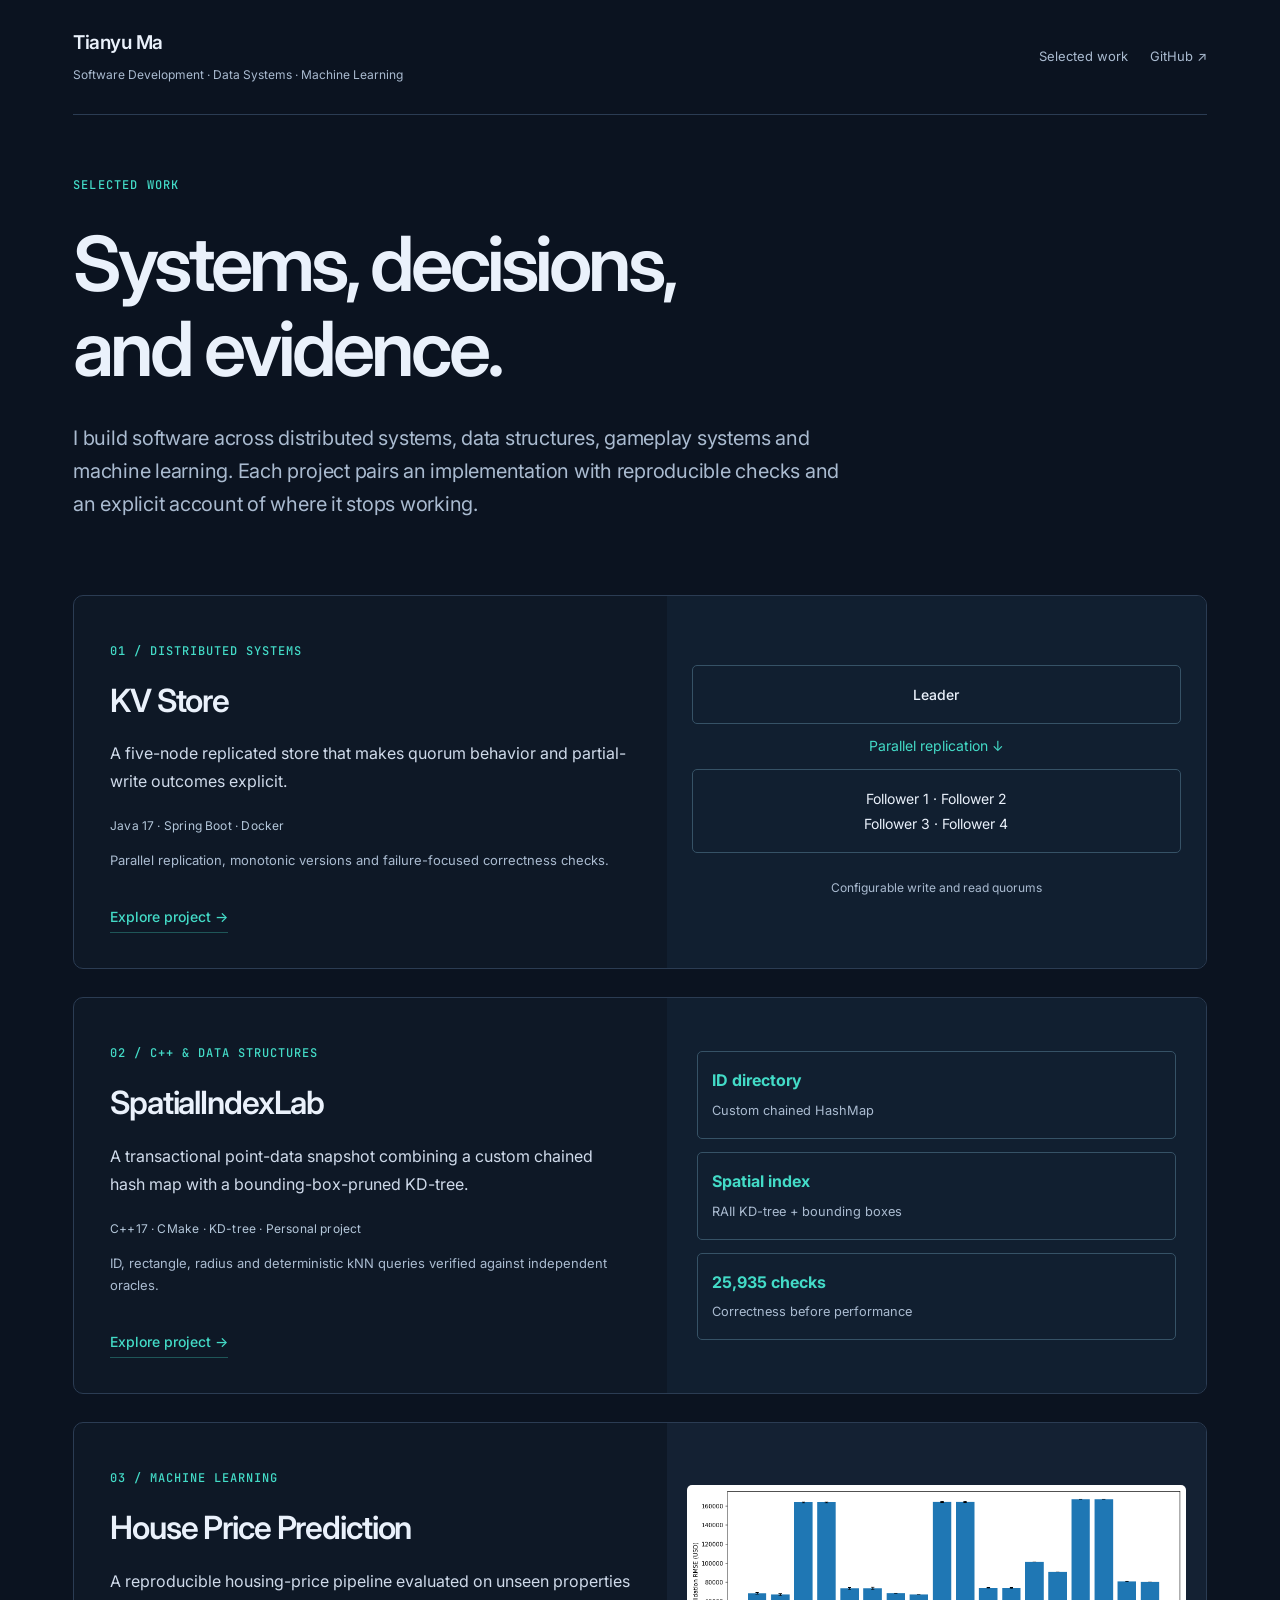
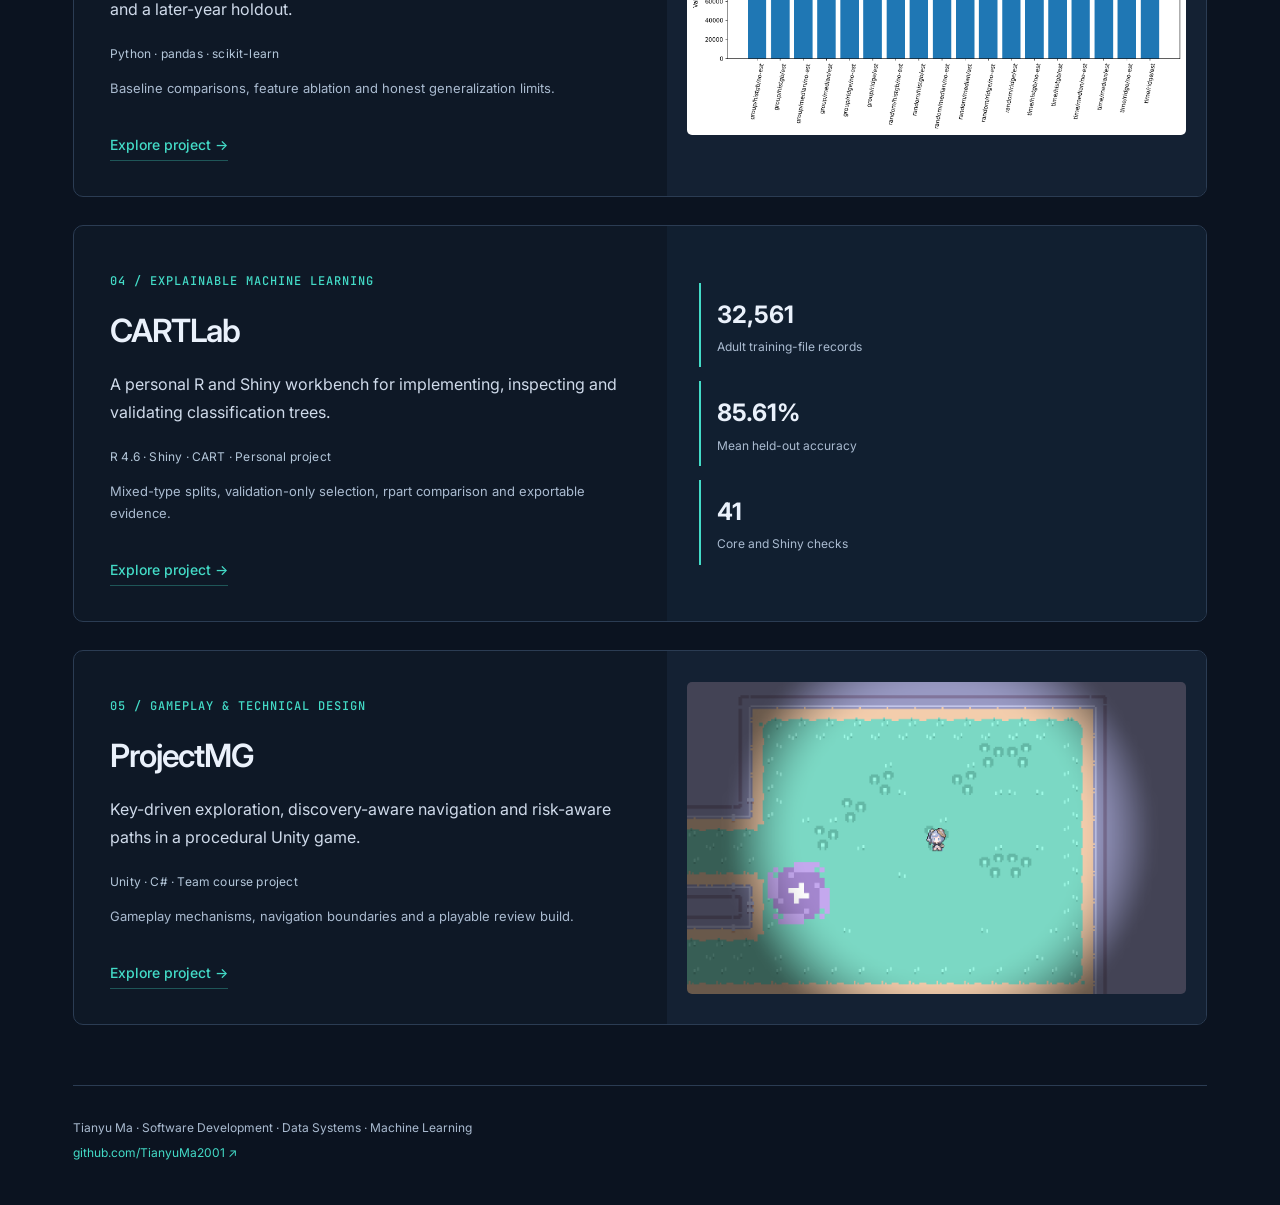
==== commit f851a83f: "Add CART and spatial index case studies" ====
--- a/index.html
+++ b/index.html
@@ -1,2 +1,16 @@
-<!DOCTYPE html><html lang="en"><head><meta charSet="utf-8"/><meta name="viewport" content="width=device-width, initial-scale=1"/><link rel="preload" href="/gameplay-original-art.png" as="image"/><link rel="preload" href="/house-model-comparison.png" as="image"/><link rel="stylesheet" href="/_next/static/css/index.z-likwjt.css" data-rsc-css-href="/_next/static/css/index.z-likwjt.css" data-precedence="vite-rsc/importer-resources"/><link rel="modulepreload" fetchPriority="low" href="/_next/static/chunks/index-CoFwViDB.js"/><script src="/_next/static/chunks/rolldown-runtime-C60lm6uB.js" type="module" async=""></script><script src="/_next/static/chunks/framework-D_rUT4EX.js" type="module" async=""></script><link rel="modulepreload" href="/_next/static/chunks/layout-segment-context-CDFaFhUt.js" crossorigin=""/><title>Tianyu Ma | Selected Work</title><meta name="description" content="Selected projects in gameplay systems, distributed systems and machine learning by Tianyu Ma."/><script>Object.assign(((self[Symbol.for("vinext.navigationRuntime")]??={bootstrap:{routeManifest:null},functions:{}}).bootstrap.rsc??={rsc:[]}),{params:{},nav:{"pathname":"/","searchParams":[]}})</script><link rel="modulepreload" href="/_next/static/chunks/index-CoFwViDB.js" />
-</head><body><main class="compact"><header><a class="identity" href="/">Tianyu Ma<span>Software Development · Gameplay Systems · Machine Learning</span></a><nav><a href="#work">Selected work</a><a href="https://github.com/TianyuMa2001">GitHub ↗</a></nav></header><section class="compact-hero"><p class="eyebrow">SELECTED WORK</p><h1>Systems, decisions,<br/>and evidence.</h1><p class="intro">I develop software across gameplay systems, distributed systems, and machine learning. My work focuses on turning complex problems into clear implementations, testing how they behave, and understanding their limitations.</p></section><section id="work" class="project-list" aria-label="Selected projects"><article class="project-card"><div class="project-card-copy"><p class="eyebrow">01<!-- --> / <!-- -->Gameplay &amp; Technical Design</p><h2><a href="/portfolio/projectmg/">ProjectMG</a></h2><p>Key-driven exploration, discovery-aware navigation and risk-aware paths in a procedural Unity game.</p><p class="project-tags">Unity · C# · Team course project</p><p class="project-detail">Gameplay mechanisms, navigation boundaries and a playable review build.</p><a class="project-open" href="/portfolio/projectmg/">Explore project →</a></div><a class="project-preview" href="/portfolio/projectmg/" aria-label="Open ProjectMG"><img src="/gameplay-original-art.png" alt="Actual ProjectMG gameplay camera with original artwork"/></a></article><article class="project-card"><div class="project-card-copy"><p class="eyebrow">02<!-- --> / <!-- -->Distributed Systems</p><h2><a href="/portfolio/kvstore/">KV Store</a></h2><p>A five-node replicated store that makes quorum behavior and partial-write outcomes explicit.</p><p class="project-tags">Java 17 · Spring Boot · Docker</p><p class="project-detail">Parallel replication, monotonic versions and failure-focused correctness checks.</p><a class="project-open" href="/portfolio/kvstore/">Explore project →</a></div><div class="kv-preview" aria-label="Five-node replication topology"><span>Leader</span><p>Parallel replication ↓</p><div>Follower 1 · Follower 2<br/>Follower 3 · Follower 4</div><small>Configurable write and read quorums</small></div></article><article class="project-card"><div class="project-card-copy"><p class="eyebrow">03<!-- --> / <!-- -->Machine Learning</p><h2><a href="/portfolio/house-price-prediction/">House Price Prediction</a></h2><p>A reproducible housing-price pipeline evaluated on unseen properties and a later-year holdout.</p><p class="project-tags">Python · pandas · scikit-learn</p><p class="project-detail">Baseline comparisons, feature ablation and honest generalization limits.</p><a class="project-open" href="/portfolio/house-price-prediction/">Explore project →</a></div><a class="project-preview" href="/portfolio/house-price-prediction/" aria-label="Open House Price Prediction"><img src="/house-model-comparison.png" alt="Recorded housing model comparison across validation methods"/></a></article></section><footer><p>Tianyu Ma · Software Development · Gameplay Systems · Machine Learning</p><a href="https://github.com/TianyuMa2001">github.com/TianyuMa2001 ↗</a></footer></main><script type="module" src="/_next/static/chunks/index-CoFwViDB.js" id="_R_" async=""></script><script>((self[Symbol.for("vinext.navigationRuntime")]??={bootstrap:{routeManifest:null},functions:{}}).bootstrap.rsc??={rsc:[]}).rsc.push("0:{\"page:/\":\"$L1\",\"layout:/\":\"$L2\",\"route:/\":\"$L3\",\"__route\":\"route:/\",\"__interceptionContext\":null,\"__layoutIds\":[\"layout:/\"],\"__rootLayout\":\"/\",\"__bfcacheSegmentIdentities\":{\"layout:/\":\"[\\\"layout\\\",\\\"layout:/\\\",\\\"root-boundary:/\\\",\\\"\\\"]\",\"page:/\":\"[\\\"page\\\",\\\"page:/\\\",\\\"root-boundary:/\\\",\\\"\\\"]\"},\"__srcPage\":[\"page\"],\"__layoutFlags\":{\"layout:/\":\"s\"},\"__artifactCompatibility\":{\"schemaVersion\":1,\"graphVersion\":\"app-route-graph:1177fd80f83fa7b0\",\"deploymentVersion\":\"cc4f88ab-eeda-45c1-9097-256e84872ca2\",\"appElementsSchemaVersion\":1,\"rscPayloadSchemaVersion\":1,\"rootBoundaryId\":\"/\",\"renderEpoch\":null}}\n")</script><script>((self[Symbol.for("vinext.navigationRuntime")]??={bootstrap:{routeManifest:null},functions:{}}).bootstrap.rsc??={rsc:[]}).rsc.push("4:I[\"3bb4c73cb361\",[],\"Children\",1]\n")</script><script>((self[Symbol.for("vinext.navigationRuntime")]??={bootstrap:{routeManifest:null},functions:{}}).bootstrap.rsc??={rsc:[]}).rsc.push("5:I[\"0bef8629d058\",[],\"GlobalErrorBoundary\",1]\n")</script><script>((self[Symbol.for("vinext.navigationRuntime")]??={bootstrap:{routeManifest:null},functions:{}}).bootstrap.rsc??={rsc:[]}).rsc.push("6:I[\"a7f3f1d63985\",[],\"default\",1]\n")</script><script>((self[Symbol.for("vinext.navigationRuntime")]??={bootstrap:{routeManifest:null},functions:{}}).bootstrap.rsc??={rsc:[]}).rsc.push("7:I[\"0bef8629d058\",[],\"ErrorBoundary\",1]\n")</script><script>((self[Symbol.for("vinext.navigationRuntime")]??={bootstrap:{routeManifest:null},functions:{}}).bootstrap.rsc??={rsc:[]}).rsc.push("8:I[\"bcc88b3729e4\",[],\"LayoutSegmentProvider\",1]\n")</script><script>((self[Symbol.for("vinext.navigationRuntime")]??={bootstrap:{routeManifest:null},functions:{}}).bootstrap.rsc??={rsc:[]}).rsc.push("9:I[\"3bb4c73cb361\",[],\"Slot\",1]\n")</script><script>((self[Symbol.for("vinext.navigationRuntime")]??={bootstrap:{routeManifest:null},functions:{}}).bootstrap.rsc??={rsc:[]}).rsc.push("a:I[\"0bef8629d058\",[],\"NotFoundBoundary\",1]\n")</script><script>((self[Symbol.for("vinext.navigationRuntime")]??={bootstrap:{routeManifest:null},functions:{}}).bootstrap.rsc??={rsc:[]}).rsc.push("b:I[\"fdec6512cad3\",[],\"AppRouterScrollTarget\",1]\n")</script><script>((self[Symbol.for("vinext.navigationRuntime")]??={bootstrap:{routeManifest:null},functions:{}}).bootstrap.rsc??={rsc:[]}).rsc.push("c:I[\"0bef8629d058\",[],\"RedirectBoundary\",1]\n")</script><script>((self[Symbol.for("vinext.navigationRuntime")]??={bootstrap:{routeManifest:null},functions:{}}).bootstrap.rsc??={rsc:[]}).rsc.push(":HL[\"/_next/static/css/index.z-likwjt.css\",\"style\"     ]\n")</script><script>((self[Symbol.for("vinext.navigationRuntime")]??={bootstrap:{routeManifest:null},functions:{}}).bootstrap.rsc??={rsc:[]}).rsc.push("2:[[[\"$\",\"link\",\"css:/_next/static/css/index.z-likwjt.css\",{\"rel\":\"stylesheet\",\"precedence\":\"vite-rsc/importer-resources\",\"href\":\"/_next/static/css/index.z-likwjt.css\",\"data-rsc-css-href\":\"/_next/static/css/index.z-likwjt.css\"}],\"$undefined\"],[\"$\",\"html\",null,{\"lang\":\"en\",\"children\":[\"$\",\"body\",null,{\"children\":[\"$\",\"$L4\",null,{}]}]}]]\n")</script><script>((self[Symbol.for("vinext.navigationRuntime")]??={bootstrap:{routeManifest:null},functions:{}}).bootstrap.rsc??={rsc:[]}).rsc.push("3:[[[\"$\",\"meta\",null,{\"charSet\":\"utf-8\"}],[[\"$\",\"title\",\"0\",{\"children\":\"Tianyu Ma | Selected Work\"}],[\"$\",\"meta\",\"1\",{\"name\":\"description\",\"content\":\"Selected projects in gameplay systems, distributed systems and machine learning by Tianyu Ma.\"}]],[[\"$\",\"meta\",\"0\",{\"name\":\"viewport\",\"content\":\"width=device-width, initial-scale=1\"}]]],[\"$\",\"$L5\",null,{\"fallback\":\"$6\",\"children\":[\"$\",\"$L7\",null,{\"fallback\":\"$6\",\"children\":[\"$\",\"$L8\",null,{\"providerId\":\"layout:/\",\"segmentMap\":{\"children\":[]},\"children\":[\"$\",\"$L9\",null,{\"id\":\"layout:/\",\"parallelSlots\":\"$undefined\",\"children\":[\"$\",\"$La\",null,{\"resetKey\":\"\",\"fallback\":[[\"$\",\"title\",null,{\"children\":\"404: This page could not be found.\"}],[\"$\",\"div\",null,{\"style\":{\"fontFamily\":\"system-ui,\\\"Segoe UI\\\",Roboto,Helvetica,Arial,sans-serif,\\\"Apple Color Emoji\\\",\\\"Segoe UI Emoji\\\"\",\"height\":\"100vh\",\"textAlign\":\"center\",\"display\":\"flex\",\"flexDirection\":\"column\",\"alignItems\":\"center\",\"justifyContent\":\"center\"},\"children\":[\"$\",\"div\",null,{\"children\":[[\"$\",\"style\",null,{\"dangerouslySetInnerHTML\":{\"__html\":\"body{color:#000;background:#fff;margin:0}.next-error-h1{border-right:1px solid rgba(0,0,0,.3)}@media (prefers-color-scheme:dark){body{color:#fff;background:#000}.next-error-h1{border-right:1px solid rgba(255,255,255,.3)}}\"}}],[\"$\",\"h1\",null,{\"className\":\"next-error-h1\",\"style\":{\"display\":\"inline-block\",\"margin\":\"0 20px 0 0\",\"padding\":\"0 23px 0 0\",\"fontSize\":24,\"fontWeight\":500,\"verticalAlign\":\"top\",\"lineHeight\":\"49px\"},\"children\":404}],[\"$\",\"div\",null,{\"style\":{\"display\":\"inline-block\"},\"children\":[\"$\",\"h2\",null,{\"style\":{\"fontSize\":14,\"fontWeight\":400,\"lineHeight\":\"49px\",\"margin\":0},\"children\":\"This page could not be found.\"}]}]]}]}]],\"children\":[\"$\",\"$Lb\",null,{\"children\":[\"$\",\"$Lc\",null,{\"children\":[[\"$\",\"$L8\",null,{\"providerId\":\"page:/\",\"segmentMap\":{\"children\":[\"__PAGE__\"]},\"children\":[\"$\",\"$L9\",null,{\"id\":\"page:/\"}]}],null]}]}]}]}]}]}]}],null,null]\n")</script><script>((self[Symbol.for("vinext.navigationRuntime")]??={bootstrap:{routeManifest:null},functions:{}}).bootstrap.rsc??={rsc:[]}).rsc.push(":HL[\"/gameplay-original-art.png\",\"image\"]\n")</script><script>((self[Symbol.for("vinext.navigationRuntime")]??={bootstrap:{routeManifest:null},functions:{}}).bootstrap.rsc??={rsc:[]}).rsc.push(":HL[\"/house-model-comparison.png\",\"image\"]\n")</script><script>((self[Symbol.for("vinext.navigationRuntime")]??={bootstrap:{routeManifest:null},functions:{}}).bootstrap.rsc??={rsc:[]}).rsc.push("1:[\"$\",\"main\",null,{\"className\":\"compact\",\"children\":[[\"$\",\"header\",null,{\"children\":[[\"$\",\"a\",null,{\"className\":\"identity\",\"href\":\"/\",\"children\":[\"Tianyu Ma\",[\"$\",\"span\",null,{\"children\":\"Software Development · Gameplay Systems · Machine Learning\"}]]}],[\"$\",\"nav\",null,{\"children\":[[\"$\",\"a\",null,{\"href\":\"#work\",\"children\":\"Selected work\"}],[\"$\",\"a\",null,{\"href\":\"https://github.com/TianyuMa2001\",\"children\":\"GitHub ↗\"}]]}]]}],[\"$\",\"section\",null,{\"className\":\"compact-hero\",\"children\":[[\"$\",\"p\",null,{\"className\":\"eyebrow\",\"children\":\"SELECTED WORK\"}],[\"$\",\"h1\",null,{\"children\":[\"Systems, decisions,\",[\"$\",\"br\",null,{}],\"and evidence.\"]}],[\"$\",\"p\",null,{\"className\":\"intro\",\"children\":\"I develop software across gameplay systems, distributed systems, and machine learning. My work focuses on turning complex problems into clear implementations, testing how they behave, and understanding their limitations.\"}]]}],[\"$\",\"section\",null,{\"id\":\"work\",\"className\":\"project-list\",\"aria-label\":\"Selected projects\",\"children\":[[\"$\",\"article\",\"01\",{\"className\":\"project-card\",\"children\":[[\"$\",\"div\",null,{\"className\":\"project-card-copy\",\"children\":[[\"$\",\"p\",null,{\"className\":\"eyebrow\",\"children\":[\"01\",\" / \",\"Gameplay \u0026 Technical Design\"]}],[\"$\",\"h2\",null,{\"children\":[\"$\",\"a\",null,{\"href\":\"/portfolio/projectmg/\",\"children\":\"ProjectMG\"}]}],[\"$\",\"p\",null,{\"children\":\"Key-driven exploration, discovery-aware navigation and risk-aware paths in a procedural Unity game.\"}],[\"$\",\"p\",null,{\"className\":\"project-tags\",\"children\":\"Unity · C# · Team course project\"}],[\"$\",\"p\",null,{\"className\":\"project-detail\",\"children\":\"Gameplay mechanisms, navigation boundaries and a playable review build.\"}],[\"$\",\"a\",null,{\"className\":\"project-open\",\"href\":\"/portfolio/projectmg/\",\"children\":\"Explore project →\"}]]}],[\"$\",\"a\",null,{\"className\":\"project-preview\",\"href\":\"/portfolio/projectmg/\",\"aria-label\":\"Open ProjectMG\",\"children\":[\"$\",\"img\",null,{\"src\":\"/gameplay-original-art.png\",\"alt\":\"Actual ProjectMG gameplay camera with original artwork\"}]}]]}],[\"$\",\"article\",\"02\",{\"className\":\"project-card\",\"children\":[[\"$\",\"div\",null,{\"className\":\"project-card-copy\",\"children\":[[\"$\",\"p\",null,{\"className\":\"eyebrow\",\"children\":[\"02\",\" / \",\"Distributed Systems\"]}],[\"$\",\"h2\",null,{\"children\":[\"$\",\"a\",null,{\"href\":\"/portfolio/kvstore/\",\"children\":\"KV Store\"}]}],[\"$\",\"p\",null,{\"children\":\"A five-node replicated store that makes quorum behavior and partial-write outcomes explicit.\"}],[\"$\",\"p\",null,{\"className\":\"project-tags\",\"children\":\"Java 17 · Spring Boot · Docker\"}],[\"$\",\"p\",null,{\"className\":\"project-detail\",\"children\":\"Parallel replication, monotonic versions and failure-focused correctness checks.\"}],[\"$\",\"a\",null,{\"className\":\"project-open\",\"href\":\"/portfolio/kvstore/\",\"children\":\"Explore project →\"}]]}],[\"$\",\"div\",null,{\"className\":\"kv-preview\",\"aria-label\":\"Five-node replication topology\",\"children\":[[\"$\",\"span\",null,{\"children\":\"Leader\"}],[\"$\",\"p\",null,{\"children\":\"Parallel replication ↓\"}],[\"$\",\"div\",null,{\"children\":[\"Follower 1 · Follower 2\",[\"$\",\"br\",null,{}],\"Follower 3 · Follower 4\"]}],[\"$\",\"small\",null,{\"children\":\"Configurable write and read quorums\"}]]}]]}],[\"$\",\"article\",\"03\",{\"className\":\"project-card\",\"children\":[[\"$\",\"div\",null,{\"className\":\"project-card-copy\",\"children\":[[\"$\",\"p\",null,{\"className\":\"eyebrow\",\"children\":[\"03\",\" / \",\"Machine Learning\"]}],[\"$\",\"h2\",null,{\"children\":[\"$\",\"a\",null,{\"href\":\"/portfolio/house-price-prediction/\",\"children\":\"House Price Prediction\"}]}],[\"$\",\"p\",null,{\"children\":\"A reproducible housing-price pipeline evaluated on unseen properties and a later-year holdout.\"}],[\"$\",\"p\",null,{\"className\":\"project-tags\",\"children\":\"Python · pandas · scikit-learn\"}],[\"$\",\"p\",null,{\"className\":\"project-detail\",\"children\":\"Baseline comparisons, feature ablation and honest generalization limits.\"}],[\"$\",\"a\",null,{\"className\":\"project-open\",\"href\":\"/portfolio/house-price-prediction/\",\"children\":\"Explore project →\"}]]}],[\"$\",\"a\",null,{\"className\":\"project-preview\",\"href\":\"/portfolio/house-price-prediction/\",\"aria-label\":\"Open House Price Prediction\",\"children\":[\"$\",\"img\",null,{\"src\":\"/house-model-comparison.png\",\"alt\":\"Recorded housing model comparison across validation methods\"}]}]]}]]}],\"$Ld\"]}]\n")</script><script>((self[Symbol.for("vinext.navigationRuntime")]??={bootstrap:{routeManifest:null},functions:{}}).bootstrap.rsc??={rsc:[]}).rsc.push("d:[\"$\",\"footer\",null,{\"children\":[[\"$\",\"p\",null,{\"children\":\"Tianyu Ma · Software Development · Gameplay Systems · Machine Learning\"}],[\"$\",\"a\",null,{\"href\":\"https://github.com/TianyuMa2001\",\"children\":\"github.com/TianyuMa2001 ↗\"}]]}]\n")</script><script>Object.assign(((self[Symbol.for("vinext.navigationRuntime")]??={bootstrap:{routeManifest:null},functions:{}}).bootstrap.rsc??={rsc:[]}),{"initialCacheKind":"static"});((self[Symbol.for("vinext.navigationRuntime")]??={bootstrap:{routeManifest:null},functions:{}}).bootstrap.rsc??={rsc:[]}).done=true</script></body></html>+<!DOCTYPE html>
+<html lang="en"><head><meta charset="utf-8"><meta name="viewport" content="width=device-width,initial-scale=1">
+<title>Tianyu Ma | Selected Work</title><meta name="description" content="Selected projects in software systems, data structures, gameplay and machine learning by Tianyu Ma.">
+<link rel="preload" href="/gameplay-original-art.png" as="image"><link rel="preload" href="/house-model-comparison.png" as="image"><link rel="stylesheet" href="/_next/static/css/index.DJMZrzIJ.css"><link rel="icon" href="/favicon.svg">
+<style>.metric-preview{background:#111f30;display:grid;align-content:center;gap:14px;padding:32px}.metric-preview div{border-left:2px solid #43dbc7;padding:10px 16px}.metric-preview strong,.metric-preview span{display:block}.metric-preview strong{font-size:24px}.metric-preview span{color:#aabbd0;font-size:12px}.index-preview{background:#111f30;padding:30px;display:flex;flex-direction:column;justify-content:center;gap:13px}.index-preview div{border:1px solid #365266;border-radius:5px;padding:14px}.index-preview b{color:#43dbc7}.index-preview small{color:#aabbd0}</style>
+</head><body><main class="compact">
+<header><a class="identity" href="/">Tianyu Ma<span>Software Development · Data Systems · Machine Learning</span></a><nav><a href="#work">Selected work</a><a href="https://github.com/TianyuMa2001">GitHub ↗</a></nav></header>
+<section class="compact-hero"><p class="eyebrow">SELECTED WORK</p><h1>Systems, decisions,<br>and evidence.</h1><p class="intro">I build software across distributed systems, data structures, gameplay systems and machine learning. Each project pairs an implementation with reproducible checks and an explicit account of where it stops working.</p></section>
+<section id="work" class="project-list" aria-label="Selected projects">
+<article class="project-card"><div class="project-card-copy"><p class="eyebrow">01 / DISTRIBUTED SYSTEMS</p><h2><a href="/portfolio/kvstore/">KV Store</a></h2><p>A five-node replicated store that makes quorum behavior and partial-write outcomes explicit.</p><p class="project-tags">Java 17 · Spring Boot · Docker</p><p class="project-detail">Parallel replication, monotonic versions and failure-focused correctness checks.</p><a class="project-open" href="/portfolio/kvstore/">Explore project →</a></div><div class="kv-preview" aria-label="Five-node replication topology"><span>Leader</span><p>Parallel replication ↓</p><div>Follower 1 · Follower 2<br>Follower 3 · Follower 4</div><small>Configurable write and read quorums</small></div></article>
+<article class="project-card"><div class="project-card-copy"><p class="eyebrow">02 / C++ &amp; DATA STRUCTURES</p><h2><a href="/portfolio/spatial-index-lab/">SpatialIndexLab</a></h2><p>A transactional point-data snapshot combining a custom chained hash map with a bounding-box-pruned KD-tree.</p><p class="project-tags">C++17 · CMake · KD-tree · Personal project</p><p class="project-detail">ID, rectangle, radius and deterministic kNN queries verified against independent oracles.</p><a class="project-open" href="/portfolio/spatial-index-lab/">Explore project →</a></div><div class="index-preview" aria-label="Spatial query architecture"><div><b>ID directory</b><br><small>Custom chained HashMap</small></div><div><b>Spatial index</b><br><small>RAII KD-tree + bounding boxes</small></div><div><b>25,935 checks</b><br><small>Correctness before performance</small></div></div></article>
+<article class="project-card"><div class="project-card-copy"><p class="eyebrow">03 / MACHINE LEARNING</p><h2><a href="/portfolio/house-price-prediction/">House Price Prediction</a></h2><p>A reproducible housing-price pipeline evaluated on unseen properties and a later-year holdout.</p><p class="project-tags">Python · pandas · scikit-learn</p><p class="project-detail">Baseline comparisons, feature ablation and honest generalization limits.</p><a class="project-open" href="/portfolio/house-price-prediction/">Explore project →</a></div><a class="project-preview" href="/portfolio/house-price-prediction/" aria-label="Open House Price Prediction"><img src="/house-model-comparison.png" alt="Recorded housing model comparison across validation methods"></a></article>
+<article class="project-card"><div class="project-card-copy"><p class="eyebrow">04 / EXPLAINABLE MACHINE LEARNING</p><h2><a href="/portfolio/cartlab/">CARTLab</a></h2><p>A personal R and Shiny workbench for implementing, inspecting and validating classification trees.</p><p class="project-tags">R 4.6 · Shiny · CART · Personal project</p><p class="project-detail">Mixed-type splits, validation-only selection, rpart comparison and exportable evidence.</p><a class="project-open" href="/portfolio/cartlab/">Explore project →</a></div><div class="metric-preview" aria-label="CARTLab recorded outcomes"><div><strong>32,561</strong><span>Adult training-file records</span></div><div><strong>85.61%</strong><span>Mean held-out accuracy</span></div><div><strong>41</strong><span>Core and Shiny checks</span></div></div></article>
+<article class="project-card"><div class="project-card-copy"><p class="eyebrow">05 / GAMEPLAY &amp; TECHNICAL DESIGN</p><h2><a href="/portfolio/projectmg/">ProjectMG</a></h2><p>Key-driven exploration, discovery-aware navigation and risk-aware paths in a procedural Unity game.</p><p class="project-tags">Unity · C# · Team course project</p><p class="project-detail">Gameplay mechanisms, navigation boundaries and a playable review build.</p><a class="project-open" href="/portfolio/projectmg/">Explore project →</a></div><a class="project-preview" href="/portfolio/projectmg/" aria-label="Open ProjectMG"><img src="/gameplay-original-art.png" alt="Actual ProjectMG gameplay camera with original artwork"></a></article>
+</section><footer><p>Tianyu Ma · Software Development · Data Systems · Machine Learning</p><a href="https://github.com/TianyuMa2001">github.com/TianyuMa2001 ↗</a></footer>
+</main></body></html>
--- a/_next/static/css/index.DJMZrzIJ.css
+++ b/_next/static/css/index.DJMZrzIJ.css
@@ -0,0 +1 @@
+@import "https://fonts.googleapis.com/css2?family=Inter:wght@400;500;600;650;700&family=JetBrains+Mono:wght@400;500&display=swap";@layer properties{@supports (((-webkit-hyphens:none)) and (not (margin-trim:inline))) or ((-moz-orient:inline) and (not (color:rgb(from red r g b)))){*,:before,:after{--tw-translate-x:0;--tw-translate-y:0;--tw-translate-z:0;--tw-rotate-x:initial;--tw-rotate-y:initial;--tw-rotate-z:initial;--tw-skew-x:initial;--tw-skew-y:initial;--tw-scroll-snap-strictness:proximity;--tw-space-x-reverse:0;--tw-border-style:solid;--tw-leading:initial;--tw-font-weight:initial;--tw-tracking:initial;--tw-ordinal:initial;--tw-slashed-zero:initial;--tw-numeric-figure:initial;--tw-numeric-spacing:initial;--tw-numeric-fraction:initial;--tw-shadow:0 0 #0000;--tw-shadow-color:initial;--tw-shadow-alpha:100%;--tw-inset-shadow:0 0 #0000;--tw-inset-shadow-color:initial;--tw-inset-shadow-alpha:100%;--tw-ring-color:initial;--tw-ring-shadow:0 0 #0000;--tw-inset-ring-color:initial;--tw-inset-ring-shadow:0 0 #0000;--tw-ring-inset:initial;--tw-ring-offset-width:0px;--tw-ring-offset-color:#fff;--tw-ring-offset-shadow:0 0 #0000;--tw-outline-style:solid;--tw-duration:initial;--tw-ease:initial;--tw-content:"";--tw-scale-x:1;--tw-scale-y:1;--tw-scale-z:1;--tw-blur:initial;--tw-brightness:initial;--tw-contrast:initial;--tw-grayscale:initial;--tw-hue-rotate:initial;--tw-invert:initial;--tw-opacity:initial;--tw-saturate:initial;--tw-sepia:initial;--tw-drop-shadow:initial;--tw-drop-shadow-color:initial;--tw-drop-shadow-alpha:100%;--tw-drop-shadow-size:initial;--tw-backdrop-blur:initial;--tw-backdrop-brightness:initial;--tw-backdrop-contrast:initial;--tw-backdrop-grayscale:initial;--tw-backdrop-hue-rotate:initial;--tw-backdrop-invert:initial;--tw-backdrop-opacity:initial;--tw-backdrop-saturate:initial;--tw-backdrop-sepia:initial}::backdrop{--tw-translate-x:0;--tw-translate-y:0;--tw-translate-z:0;--tw-rotate-x:initial;--tw-rotate-y:initial;--tw-rotate-z:initial;--tw-skew-x:initial;--tw-skew-y:initial;--tw-scroll-snap-strictness:proximity;--tw-space-x-reverse:0;--tw-border-style:solid;--tw-leading:initial;--tw-font-weight:initial;--tw-tracking:initial;--tw-ordinal:initial;--tw-slashed-zero:initial;--tw-numeric-figure:initial;--tw-numeric-spacing:initial;--tw-numeric-fraction:initial;--tw-shadow:0 0 #0000;--tw-shadow-color:initial;--tw-shadow-alpha:100%;--tw-inset-shadow:0 0 #0000;--tw-inset-shadow-color:initial;--tw-inset-shadow-alpha:100%;--tw-ring-color:initial;--tw-ring-shadow:0 0 #0000;--tw-inset-ring-color:initial;--tw-inset-ring-shadow:0 0 #0000;--tw-ring-inset:initial;--tw-ring-offset-width:0px;--tw-ring-offset-color:#fff;--tw-ring-offset-shadow:0 0 #0000;--tw-outline-style:solid;--tw-duration:initial;--tw-ease:initial;--tw-content:"";--tw-scale-x:1;--tw-scale-y:1;--tw-scale-z:1;--tw-blur:initial;--tw-brightness:initial;--tw-contrast:initial;--tw-grayscale:initial;--tw-hue-rotate:initial;--tw-invert:initial;--tw-opacity:initial;--tw-saturate:initial;--tw-sepia:initial;--tw-drop-shadow:initial;--tw-drop-shadow-color:initial;--tw-drop-shadow-alpha:100%;--tw-drop-shadow-size:initial;--tw-backdrop-blur:initial;--tw-backdrop-brightness:initial;--tw-backdrop-contrast:initial;--tw-backdrop-grayscale:initial;--tw-backdrop-hue-rotate:initial;--tw-backdrop-invert:initial;--tw-backdrop-opacity:initial;--tw-backdrop-saturate:initial;--tw-backdrop-sepia:initial}}}@layer theme{:root,:host{--font-sans:ui-sans-serif, system-ui, sans-serif, "Apple Color Emoji", "Segoe UI Emoji", "Segoe UI Symbol", "Noto Color Emoji";--font-mono:ui-monospace, SFMono-Regular, Menlo, Monaco, Consolas, "Liberation Mono", "Courier New", monospace;--color-black:#000;--color-white:#fff;--spacing:.25rem;--container-xs:20rem;--container-sm:24rem;--text-xs:.75rem;--text-xs--line-height:calc(1 / .75);--text-sm:.875rem;--text-sm--line-height:calc(1.25 / .875);--text-base:1rem;--text-base--line-height:calc(1.5 / 1);--font-weight-normal:400;--font-weight-medium:500;--tracking-tight:-.025em;--tracking-widest:.1em;--leading-tight:1.25;--leading-snug:1.375;--leading-normal:1.5;--leading-relaxed:1.625;--radius-sm:.25rem;--radius-md:.375rem;--radius-lg:.5rem;--radius-xl:.75rem;--radius-2xl:1rem;--radius-4xl:2rem;--ease-in-out:cubic-bezier(.4, 0, .2, 1);--animate-spin:spin 1s linear infinite;--animate-pulse:pulse 2s cubic-bezier(.4, 0, .6, 1) infinite;--blur-xs:4px;--aspect-video:16 / 9;--default-transition-duration:.15s;--default-transition-timing-function:cubic-bezier(.4, 0, .2, 1);--default-font-family:var(--font-sans);--default-mono-font-family:var(--font-mono)}}@layer base{*,:after,:before{box-sizing:border-box;border:0 solid;margin:0;padding:0}::backdrop{box-sizing:border-box;border:0 solid;margin:0;padding:0}::file-selector-button{box-sizing:border-box;border:0 solid;margin:0;padding:0}html,:host{-webkit-text-size-adjust:100%;tab-size:4;line-height:1.5;font-family:var(--default-font-family,ui-sans-serif, system-ui, sans-serif, "Apple Color Emoji", "Segoe UI Emoji", "Segoe UI Symbol", "Noto Color Emoji");font-feature-settings:var(--default-font-feature-settings,normal);font-variation-settings:var(--default-font-variation-settings,normal);-webkit-tap-highlight-color:transparent}hr{height:0;color:inherit;border-top-width:1px}abbr:where([title]){-webkit-text-decoration:underline dotted;text-decoration:underline dotted}h1,h2,h3,h4,h5,h6{font-size:inherit;font-weight:inherit}a{color:inherit;-webkit-text-decoration:inherit;-webkit-text-decoration:inherit;-webkit-text-decoration:inherit;-webkit-text-decoration:inherit;text-decoration:inherit}b,strong{font-weight:bolder}code,kbd,samp,pre{font-family:var(--default-mono-font-family,ui-monospace, SFMono-Regular, Menlo, Monaco, Consolas, "Liberation Mono", "Courier New", monospace);font-feature-settings:var(--default-mono-font-feature-settings,normal);font-variation-settings:var(--default-mono-font-variation-settings,normal);font-size:1em}small{font-size:80%}sub,sup{vertical-align:baseline;font-size:75%;line-height:0;position:relative}sub{bottom:-.25em}sup{top:-.5em}table{text-indent:0;border-color:inherit;border-collapse:collapse}:-moz-focusring{outline:auto}progress{vertical-align:baseline}summary{display:list-item}ol,ul,menu{list-style:none}img,svg,video,canvas,audio,iframe,embed,object{vertical-align:middle;display:block}img,video{max-width:100%;height:auto}button,input,select,optgroup,textarea{font:inherit;font-feature-settings:inherit;font-variation-settings:inherit;letter-spacing:inherit;color:inherit;opacity:1;background-color:#0000;border-radius:0}::file-selector-button{font:inherit;font-feature-settings:inherit;font-variation-settings:inherit;letter-spacing:inherit;color:inherit;opacity:1;background-color:#0000;border-radius:0}:where(select:is([multiple],[size])) optgroup{font-weight:bolder}:where(select:is([multiple],[size])) optgroup option{padding-inline-start:20px}::file-selector-button{margin-inline-end:4px}::placeholder{opacity:1}@supports (not ((-webkit-appearance:-apple-pay-button))) or (contain-intrinsic-size:1px){::placeholder{color:currentColor}@supports (color:color-mix(in lab, red, red)){::placeholder{color:color-mix(in oklab, currentcolor 50%, transparent)}}}textarea{resize:vertical}::-webkit-search-decoration{-webkit-appearance:none}::-webkit-date-and-time-value{min-height:1lh;text-align:inherit}::-webkit-datetime-edit{display:inline-flex}::-webkit-datetime-edit-fields-wrapper{padding:0}::-webkit-datetime-edit{padding-block:0}::-webkit-datetime-edit-year-field{padding-block:0}::-webkit-datetime-edit-month-field{padding-block:0}::-webkit-datetime-edit-day-field{padding-block:0}::-webkit-datetime-edit-hour-field{padding-block:0}::-webkit-datetime-edit-minute-field{padding-block:0}::-webkit-datetime-edit-second-field{padding-block:0}::-webkit-datetime-edit-millisecond-field{padding-block:0}::-webkit-datetime-edit-meridiem-field{padding-block:0}::-webkit-calendar-picker-indicator{line-height:1}:-moz-ui-invalid{box-shadow:none}button,input:where([type=button],[type=reset],[type=submit]){-webkit-appearance:button;appearance:button}::file-selector-button{-webkit-appearance:button;appearance:button}::-webkit-inner-spin-button{height:auto}::-webkit-outer-spin-button{height:auto}[hidden]:where(:not([hidden=until-found])){display:none!important}}@layer components;@layer utilities{.\@container\/card-header{container:card-header/inline-size}.\@container\/field-group{container:field-group/inline-size}.pointer-events-auto{pointer-events:auto}.pointer-events-none{pointer-events:none}.invisible{visibility:hidden}.visible{visibility:visible}.sr-only{clip-path:inset(50%);white-space:nowrap;border-width:0;width:1px;height:1px;margin:-1px;padding:0;position:absolute;overflow:hidden}.absolute{position:absolute}.fixed{position:fixed}.relative{position:relative}.static{position:static}.inset-0{inset:calc(var(--spacing) * 0)}.inset-x-0{inset-inline:calc(var(--spacing) * 0)}.inset-x-4{inset-inline:calc(var(--spacing) * 4)}.inset-y-0{inset-block:calc(var(--spacing) * 0)}.inset-s-1\/2{inset-inline-start:50%}.start{inset-inline-start:var(--spacing)}.end{inset-inline-end:var(--spacing)}.-top-12{top:calc(var(--spacing) * -12)}.top-0{top:calc(var(--spacing) * 0)}.top-1\.5{top:calc(var(--spacing) * 1.5)}.top-1\/2{top:50%}.top-1\/3{top:33.3333%}.top-2{top:calc(var(--spacing) * 2)}.top-3{top:calc(var(--spacing) * 3)}.top-3\.5{top:calc(var(--spacing) * 3.5)}.top-\[60\%\]{top:60%}.top-full{top:100%}.top-px{top:1px}.-right-12{right:calc(var(--spacing) * -12)}.right-0{right:calc(var(--spacing) * 0)}.right-1{right:calc(var(--spacing) * 1)}.right-2{right:calc(var(--spacing) * 2)}.right-2\.5{right:calc(var(--spacing) * 2.5)}.right-3{right:calc(var(--spacing) * 3)}.-bottom-12{bottom:calc(var(--spacing) * -12)}.bottom-0{bottom:calc(var(--spacing) * 0)}.bottom-4{bottom:calc(var(--spacing) * 4)}.-left-12{left:calc(var(--spacing) * -12)}.left-1\.5{left:calc(var(--spacing) * 1.5)}.left-1\/2{left:50%}.left-3{left:calc(var(--spacing) * 3)}.isolate{isolation:isolate}.z-0{z-index:0}.z-1{z-index:1}.z-10{z-index:10}.z-20{z-index:20}.z-50{z-index:50}.z-\[calc\(1000-var\(--toast-index\)\)\]{z-index:calc(1000 - var(--toast-index))}.order-first{order:-9999}.order-last{order:9999}.col-start-2{grid-column-start:2}.row-span-2{grid-row:span 2/span 2}.row-start-1{grid-row-start:1}.m-\(--drawer-inset\,0px\){margin:var(--drawer-inset,0px)}.-mx-1{margin-inline:calc(var(--spacing) * -1)}.-mx-4{margin-inline:calc(var(--spacing) * -4)}.mx-2{margin-inline:calc(var(--spacing) * 2)}.mx-3\.5{margin-inline:calc(var(--spacing) * 3.5)}.mx-auto{margin-inline:auto}.-my-2{margin-block:calc(var(--spacing) * -2)}.my-0\.5{margin-block:calc(var(--spacing) * .5)}.my-1{margin-block:calc(var(--spacing) * 1)}.my-2{margin-block:calc(var(--spacing) * 2)}.my-auto{margin-block:auto}.-mt-4{margin-top:calc(var(--spacing) * -4)}.mt-0\.5{margin-top:calc(var(--spacing) * .5)}.mt-2{margin-top:calc(var(--spacing) * 2)}.mt-4{margin-top:calc(var(--spacing) * 4)}.mt-auto{margin-top:auto}.-mb-4{margin-bottom:calc(var(--spacing) * -4)}.mb-1\.5{margin-bottom:calc(var(--spacing) * 1.5)}.mb-2{margin-bottom:calc(var(--spacing) * 2)}.-ml-1{margin-left:calc(var(--spacing) * -1)}.-ml-4{margin-left:calc(var(--spacing) * -4)}.ml-1{margin-left:calc(var(--spacing) * 1)}.ml-4{margin-left:calc(var(--spacing) * 4)}.ml-auto{margin-left:auto}.line-clamp-1{-webkit-line-clamp:1;-webkit-box-orient:vertical;display:-webkit-box;overflow:hidden}.line-clamp-2{-webkit-line-clamp:2;-webkit-box-orient:vertical;display:-webkit-box;overflow:hidden}.block{display:block}.flex{display:flex}.grid{display:grid}.hidden{display:none}.inline-flex{display:inline-flex}.table{display:table}.table-caption{display:table-caption}.table-cell{display:table-cell}.table-row{display:table-row}.field-sizing-content{field-sizing:content}.aspect-\(--ratio\){aspect-ratio:var(--ratio)}.aspect-square{aspect-ratio:1}.aspect-video{aspect-ratio:var(--aspect-video)}.size-\(--cell-size\){width:var(--cell-size);height:var(--cell-size)}.size-2{width:calc(var(--spacing) * 2);height:calc(var(--spacing) * 2)}.size-2\.5{width:calc(var(--spacing) * 2.5);height:calc(var(--spacing) * 2.5)}.size-3{width:calc(var(--spacing) * 3);height:calc(var(--spacing) * 3)}.size-4{width:calc(var(--spacing) * 4);height:calc(var(--spacing) * 4)}.size-5{width:calc(var(--spacing) * 5);height:calc(var(--spacing) * 5)}.size-6{width:calc(var(--spacing) * 6);height:calc(var(--spacing) * 6)}.size-7{width:calc(var(--spacing) * 7);height:calc(var(--spacing) * 7)}.size-8{width:calc(var(--spacing) * 8);height:calc(var(--spacing) * 8)}.size-9{width:calc(var(--spacing) * 9);height:calc(var(--spacing) * 9)}.size-10{width:calc(var(--spacing) * 10);height:calc(var(--spacing) * 10)}.size-auto{width:auto;height:auto}.size-full{width:100%;height:100%}.h-\(--accordion-panel-height\){height:var(--accordion-panel-height)}.h-\(--cell-size\){height:var(--cell-size)}.h-\(--drawer-content-height\){height:var(--drawer-content-height)}.h-\(--height\){height:var(--height)}.h-\(--popup-height\){height:var(--popup-height)}.h-\(--positioner-height\){height:var(--positioner-height)}.h-1{height:calc(var(--spacing) * 1)}.h-1\.5{height:calc(var(--spacing) * 1.5)}.h-2{height:calc(var(--spacing) * 2)}.h-2\.5{height:calc(var(--spacing) * 2.5)}.h-4{height:calc(var(--spacing) * 4)}.h-5{height:calc(var(--spacing) * 5)}.h-6{height:calc(var(--spacing) * 6)}.h-7{height:calc(var(--spacing) * 7)}.h-8{height:calc(var(--spacing) * 8)}.h-8\!{height:calc(var(--spacing) * 8)!important}.h-9{height:calc(var(--spacing) * 9)}.h-10{height:calc(var(--spacing) * 10)}.h-12{height:calc(var(--spacing) * 12)}.h-\[calc\(--spacing\(5\.25\)\)\]{height:calc(calc(var(--spacing) * 5.25))}.h-\[calc\(100\%-1px\)\]{height:calc(100% - 1px)}.h-auto{height:auto}.h-full{height:100%}.h-max{height:max-content}.h-px{height:1px}.h-svh{height:100svh}.max-h-\(--available-height\){max-height:var(--available-height)}.max-h-\(--drawer-content-max-height\,none\){max-height:var(--drawer-content-max-height,none)}.max-h-72{max-height:calc(var(--spacing) * 72)}.max-h-\[min\(calc\(--spacing\(72\)---spacing\(9\)\)\,calc\(var\(--available-height\)---spacing\(9\)\)\)\]{max-height:min(calc(calc(var(--spacing) * 72) - calc(var(--spacing) * 9)), calc(var(--available-height) - calc(var(--spacing) * 9)))}.min-h-0{min-height:calc(var(--spacing) * 0)}.min-h-4{min-height:calc(var(--spacing) * 4)}.min-h-8{min-height:calc(var(--spacing) * 8)}.min-h-16{min-height:calc(var(--spacing) * 16)}.min-h-dvh{min-height:100dvh}.min-h-full{min-height:100%}.min-h-svh{min-height:100svh}.w-\(--anchor-width\){width:var(--anchor-width)}.w-\(--cell-size\){width:var(--cell-size)}.w-\(--drawer-content-width\,auto\){width:var(--drawer-content-width,auto)}.w-\(--popup-width\){width:var(--popup-width)}.w-\(--positioner-width\){width:var(--positioner-width)}.w-\(--sidebar-width\){width:var(--sidebar-width)}.w-0{width:calc(var(--spacing) * 0)}.w-1{width:calc(var(--spacing) * 1)}.w-2{width:calc(var(--spacing) * 2)}.w-2\.5{width:calc(var(--spacing) * 2.5)}.w-4{width:calc(var(--spacing) * 4)}.w-5{width:calc(var(--spacing) * 5)}.w-10{width:calc(var(--spacing) * 10)}.w-24{width:calc(var(--spacing) * 24)}.w-64{width:calc(var(--spacing) * 64)}.w-72{width:calc(var(--spacing) * 72)}.w-auto{width:auto}.w-fit{width:fit-content}.w-full{width:100%}.w-max{width:max-content}.w-px{width:1px}.max-w-\(--available-width\){max-width:var(--available-width)}.max-w-\(--skeleton-width\){max-width:var(--skeleton-width)}.max-w-\[80\%\]{max-width:80%}.max-w-\[calc\(100\%-2rem\)\]{max-width:calc(100% - 2rem)}.max-w-full{max-width:100%}.max-w-max{max-width:max-content}.max-w-sm{max-width:var(--container-sm)}.max-w-xs{max-width:var(--container-xs)}.min-w-\(--cell-size\){min-width:var(--cell-size)}.min-w-0{min-width:calc(var(--spacing) * 0)}.min-w-5{min-width:calc(var(--spacing) * 5)}.min-w-7{min-width:calc(var(--spacing) * 7)}.min-w-8{min-width:calc(var(--spacing) * 8)}.min-w-9{min-width:calc(var(--spacing) * 9)}.min-w-16{min-width:calc(var(--spacing) * 16)}.min-w-32{min-width:calc(var(--spacing) * 32)}.min-w-36{min-width:calc(var(--spacing) * 36)}.min-w-40{min-width:calc(var(--spacing) * 40)}.min-w-\[96px\]{min-width:96px}.min-w-\[calc\(var\(--anchor-width\)\+--spacing\(7\)\)\]{min-width:calc(var(--anchor-width) + calc(var(--spacing) * 7))}.flex-1{flex:1}.shrink-0{flex-shrink:0}.grow{flex-grow:1}.grow-0{flex-grow:0}.basis-full{flex-basis:100%}.caption-bottom{caption-side:bottom}.border-collapse{border-collapse:collapse}.origin-\(--transform-origin\){transform-origin:var(--transform-origin)}.origin-bottom{transform-origin:bottom}.-translate-x-1\/2{--tw-translate-x:calc(calc(1 / 2 * 100%) * -1);translate:var(--tw-translate-x) var(--tw-translate-y)}.-translate-x-px{--tw-translate-x:-1px;translate:var(--tw-translate-x) var(--tw-translate-y)}.translate-x-px{--tw-translate-x:1px;translate:var(--tw-translate-x) var(--tw-translate-y)}.-translate-y-1\/2{--tw-translate-y:calc(calc(1 / 2 * 100%) * -1);translate:var(--tw-translate-x) var(--tw-translate-y)}.-translate-y-3\/4{--tw-translate-y:calc(calc(3 / 4 * 100%) * -1);translate:var(--tw-translate-x) var(--tw-translate-y)}.translate-y-0{--tw-translate-y:calc(var(--spacing) * 0);translate:var(--tw-translate-x) var(--tw-translate-y)}.translate-y-3\/4{--tw-translate-y:calc(3 / 4 * 100%);translate:var(--tw-translate-x) var(--tw-translate-y)}.translate-y-\[calc\(-50\%-2px\)\]{--tw-translate-y:calc(-50% - 2px);translate:var(--tw-translate-x) var(--tw-translate-y)}.rotate-45{rotate:45deg}.rotate-90{rotate:90deg}.\[transform\:translateX\(var\(--toast-swipe-movement-x\)\)_translateY\(calc\(var\(--toast-swipe-movement-y\)-\(var\(--toast-index\)\*var\(--peek\)\)-\(var\(--shrink\)\*var\(--height\)\)\)\)_scale\(var\(--scale\)\)\]{transform:translateX(var(--toast-swipe-movement-x)) translateY(calc(var(--toast-swipe-movement-y) - (var(--toast-index) * var(--peek)) - (var(--shrink) * var(--height)))) scale(var(--scale))}.transform-\[translate3d\(var\(--translate-x\,0px\)\,var\(--translate-y\,0px\)\,0\)_scale\(var\(--stack-scale\)\)\]{transform:translate3d(var(--translate-x,0px),var(--translate-y,0px),0) scale(var(--stack-scale))}.animate-pulse{animation:var(--animate-pulse)}.animate-spin{animation:var(--animate-spin)}.cursor-default{cursor:default}.cursor-grab{cursor:grab}.cursor-text{cursor:text}.touch-manipulation{touch-action:manipulation}.touch-none{touch-action:none}.resize-none{resize:none}.snap-x{scroll-snap-type:x var(--tw-scroll-snap-strictness)}.snap-mandatory{--tw-scroll-snap-strictness:mandatory}.scroll-my-1{scroll-margin-block:calc(var(--spacing) * 1)}.scroll-px-1{scroll-padding-inline:calc(var(--spacing) * 1)}.scroll-py-1{scroll-padding-block:calc(var(--spacing) * 1)}.list-disc{list-style-type:disc}.list-none{list-style-type:none}.appearance-none{-webkit-appearance:none;appearance:none}.auto-rows-min{grid-auto-rows:min-content}.grid-rows-\[auto_1fr\]{grid-template-rows:auto 1fr}.flex-col{flex-direction:column}.flex-col-reverse{flex-direction:column-reverse}.flex-row{flex-direction:row}.flex-wrap{flex-wrap:wrap}.place-content-center{place-content:center}.place-items-center{place-items:center}.items-center{align-items:center}.items-end{align-items:flex-end}.items-start{align-items:flex-start}.items-stretch{align-items:stretch}.justify-between{justify-content:space-between}.justify-center{justify-content:center}.justify-start{justify-content:flex-start}.gap-\(--card-spacing\){gap:var(--card-spacing)}.gap-0{gap:calc(var(--spacing) * 0)}.gap-0\.5{gap:calc(var(--spacing) * .5)}.gap-1{gap:calc(var(--spacing) * 1)}.gap-1\.5{gap:calc(var(--spacing) * 1.5)}.gap-2{gap:calc(var(--spacing) * 2)}.gap-2\.5{gap:calc(var(--spacing) * 2.5)}.gap-3{gap:calc(var(--spacing) * 3)}.gap-4{gap:calc(var(--spacing) * 4)}.gap-5{gap:calc(var(--spacing) * 5)}.gap-6{gap:calc(var(--spacing) * 6)}.gap-\[--spacing\(var\(--gap\)\)\]{gap:calc(var(--spacing) * var(--gap))}:where(.-space-x-2>:not(:last-child)){--tw-space-x-reverse:0;margin-inline-start:calc(calc(var(--spacing) * -2) * var(--tw-space-x-reverse));margin-inline-end:calc(calc(var(--spacing) * -2) * calc(1 - var(--tw-space-x-reverse)))}.self-end{align-self:flex-end}.self-start{align-self:flex-start}.self-stretch{align-self:stretch}.justify-self-end{justify-self:flex-end}.truncate{text-overflow:ellipsis;white-space:nowrap;overflow:hidden}.overflow-auto{overflow:auto}.overflow-hidden{overflow:hidden}.overflow-x-auto{overflow-x:auto}.overflow-x-hidden{overflow-x:hidden}.overflow-y-auto{overflow-y:auto}.overscroll-contain{overscroll-behavior:contain}.overscroll-x-contain{overscroll-behavior-x:contain}.rounded-\(--cell-radius\){border-radius:var(--cell-radius)}.rounded-2xl{border-radius:var(--radius-2xl)}.rounded-4xl{border-radius:var(--radius-4xl)}.rounded-\[2px\]{border-radius:2px}.rounded-\[4px\]{border-radius:4px}.rounded-\[calc\(var\(--radius\)-3px\)\]{border-radius:calc(var(--radius) - 3px)}.rounded-\[inherit\]{border-radius:inherit}.rounded-\[min\(var\(--radius-md\)\,10px\)\]{border-radius:min(var(--radius-md), 10px)}.rounded-\[min\(var\(--radius-md\)\,12px\)\]{border-radius:min(var(--radius-md), 12px)}.rounded-full{border-radius:2147483647px}.rounded-lg{border-radius:var(--radius-lg)}.rounded-lg\!{border-radius:var(--radius-lg)!important}.rounded-md{border-radius:var(--radius-md)}.rounded-none{border-radius:0}.rounded-sm{border-radius:var(--radius-sm)}.rounded-xl{border-radius:var(--radius-xl)}.rounded-xl\!{border-radius:var(--radius-xl)!important}.rounded-t-xl{border-top-left-radius:var(--radius-xl);border-top-right-radius:var(--radius-xl)}.rounded-l-\(--cell-radius\){border-top-left-radius:var(--cell-radius);border-bottom-left-radius:var(--cell-radius)}.rounded-tl-sm{border-top-left-radius:var(--radius-sm)}.rounded-r-\(--cell-radius\){border-top-right-radius:var(--cell-radius);border-bottom-right-radius:var(--cell-radius)}.rounded-b-xl{border-bottom-right-radius:var(--radius-xl);border-bottom-left-radius:var(--radius-xl)}.border{border-style:var(--tw-border-style);border-width:1px}.border-0{border-style:var(--tw-border-style);border-width:0}.border-\[1\.5px\]{border-style:var(--tw-border-style);border-width:1.5px}.border-y{border-block-style:var(--tw-border-style);border-block-width:1px}.border-t{border-top-style:var(--tw-border-style);border-top-width:1px}.border-r{border-right-style:var(--tw-border-style);border-right-width:1px}.border-b{border-bottom-style:var(--tw-border-style);border-bottom-width:1px}.border-l{border-left-style:var(--tw-border-style);border-left-width:1px}.border-dashed{--tw-border-style:dashed;border-style:dashed}.border-none{--tw-border-style:none;border-style:none}.border-\(--color-border\){border-color:var(--color-border)}.border-transparent{border-color:#0000}.bg-\(--color-bg\){background-color:var(--color-bg)}.bg-\[Canvas\]{background-color:canvas}.bg-black\/10{background-color:#0000001a}@supports (color:color-mix(in lab, red, red)){.bg-black\/10{background-color:color-mix(in oklab, var(--color-black) 10%, transparent)}}.bg-transparent{background-color:#0000}.bg-white{background-color:var(--color-white)}.bg-clip-padding{background-clip:padding-box}.object-cover{object-fit:cover}.p-\(--card-spacing\){padding:var(--card-spacing)}.p-0{padding:calc(var(--spacing) * 0)}.p-1{padding:calc(var(--spacing) * 1)}.p-2{padding:calc(var(--spacing) * 2)}.p-2\.5{padding:calc(var(--spacing) * 2.5)}.p-4{padding:calc(var(--spacing) * 4)}.p-6{padding:calc(var(--spacing) * 6)}.p-\[3px\]{padding:3px}.p-px{padding:1px}.px-\(--card-spacing\){padding-inline:var(--card-spacing)}.px-\(--cell-size\){padding-inline:var(--cell-size)}.px-1{padding-inline:calc(var(--spacing) * 1)}.px-1\.5{padding-inline:calc(var(--spacing) * 1.5)}.px-2{padding-inline:calc(var(--spacing) * 2)}.px-2\.5{padding-inline:calc(var(--spacing) * 2.5)}.px-3{padding-inline:calc(var(--spacing) * 3)}.py-\(--card-spacing\){padding-block:var(--card-spacing)}.py-0\.5{padding-block:calc(var(--spacing) * .5)}.py-1{padding-block:calc(var(--spacing) * 1)}.py-1\.5{padding-block:calc(var(--spacing) * 1.5)}.py-2{padding-block:calc(var(--spacing) * 2)}.py-2\.5{padding-block:calc(var(--spacing) * 2.5)}.py-6{padding-block:calc(var(--spacing) * 6)}.py-\[2px\]{padding-block:2px}.pt-0{padding-top:calc(var(--spacing) * 0)}.pt-2{padding-top:calc(var(--spacing) * 2)}.pt-3{padding-top:calc(var(--spacing) * 3)}.pt-4{padding-top:calc(var(--spacing) * 4)}.pr-1\.5{padding-right:calc(var(--spacing) * 1.5)}.pr-1\.5\!{padding-right:calc(var(--spacing) * 1.5)!important}.pr-2{padding-right:calc(var(--spacing) * 2)}.pr-8{padding-right:calc(var(--spacing) * 8)}.pb-0{padding-bottom:calc(var(--spacing) * 0)}.pb-2{padding-bottom:calc(var(--spacing) * 2)}.pb-2\.5{padding-bottom:calc(var(--spacing) * 2.5)}.pb-3{padding-bottom:calc(var(--spacing) * 3)}.pl-1\.5{padding-left:calc(var(--spacing) * 1.5)}.pl-1\.5\!{padding-left:calc(var(--spacing) * 1.5)!important}.pl-2{padding-left:calc(var(--spacing) * 2)}.pl-2\.5{padding-left:calc(var(--spacing) * 2.5)}.pl-4{padding-left:calc(var(--spacing) * 4)}.pl-7{padding-left:calc(var(--spacing) * 7)}.text-center{text-align:center}.text-left{text-align:left}.align-middle{vertical-align:middle}.font-mono{font-family:var(--font-mono)}.font-sans{font-family:var(--font-sans)}.text-base{font-size:var(--text-base);line-height:var(--tw-leading,var(--text-base--line-height))}.text-sm{font-size:var(--text-sm);line-height:var(--tw-leading,var(--text-sm--line-height))}.text-sm\/relaxed{font-size:var(--text-sm);line-height:var(--leading-relaxed)}.text-xs{font-size:var(--text-xs);line-height:var(--tw-leading,var(--text-xs--line-height))}.text-\[0\.8rem\]{font-size:.8rem}.leading-none{--tw-leading:1;line-height:1}.leading-normal{--tw-leading:var(--leading-normal);line-height:var(--leading-normal)}.leading-relaxed{--tw-leading:var(--leading-relaxed);line-height:var(--leading-relaxed)}.leading-snug{--tw-leading:var(--leading-snug);line-height:var(--leading-snug)}.leading-tight{--tw-leading:var(--leading-tight);line-height:var(--leading-tight)}.font-medium{--tw-font-weight:var(--font-weight-medium);font-weight:var(--font-weight-medium)}.font-normal{--tw-font-weight:var(--font-weight-normal);font-weight:var(--font-weight-normal)}.tracking-tight{--tw-tracking:var(--tracking-tight);letter-spacing:var(--tracking-tight)}.tracking-widest{--tw-tracking:var(--tracking-widest);letter-spacing:var(--tracking-widest)}.text-balance{text-wrap:balance}.wrap-break-word{overflow-wrap:break-word}.whitespace-nowrap{white-space:nowrap}.text-\[CanvasText\]{color:canvastext}.text-current{color:currentColor}.ordinal{--tw-ordinal:ordinal;font-variant-numeric:var(--tw-ordinal,) var(--tw-slashed-zero,) var(--tw-numeric-figure,) var(--tw-numeric-spacing,) var(--tw-numeric-fraction,)}.tabular-nums{--tw-numeric-spacing:tabular-nums;font-variant-numeric:var(--tw-ordinal,) var(--tw-slashed-zero,) var(--tw-numeric-figure,) var(--tw-numeric-spacing,) var(--tw-numeric-fraction,)}.underline-offset-4{text-underline-offset:4px}.opacity-0{opacity:0}.opacity-50{opacity:.5}.opacity-60{opacity:.6}.opacity-\[max\(var\(--drawer-overlay-min-opacity\,0\)\,calc\(1-var\(--drawer-swipe-progress\)\)\)\]{opacity:max(var(--drawer-overlay-min-opacity,0), calc(1 - var(--drawer-swipe-progress)))}.bg-blend-color{background-blend-mode:color}.shadow{--tw-shadow:0 1px 3px 0 var(--tw-shadow-color,#0000001a), 0 1px 2px -1px var(--tw-shadow-color,#0000001a);box-shadow:var(--tw-inset-shadow), var(--tw-inset-ring-shadow), var(--tw-ring-offset-shadow), var(--tw-ring-shadow), var(--tw-shadow)}.shadow-\[0_0_0_1px_var\(--sidebar-border\)\]{--tw-shadow:0 0 0 1px var(--tw-shadow-color,var(--sidebar-border));box-shadow:var(--tw-inset-shadow), var(--tw-inset-ring-shadow), var(--tw-ring-offset-shadow), var(--tw-ring-shadow), var(--tw-shadow)}.shadow-lg{--tw-shadow:0 10px 15px -3px var(--tw-shadow-color,#0000001a), 0 4px 6px -4px var(--tw-shadow-color,#0000001a);box-shadow:var(--tw-inset-shadow), var(--tw-inset-ring-shadow), var(--tw-ring-offset-shadow), var(--tw-ring-shadow), var(--tw-shadow)}.shadow-md{--tw-shadow:0 4px 6px -1px var(--tw-shadow-color,#0000001a), 0 2px 4px -2px var(--tw-shadow-color,#0000001a);box-shadow:var(--tw-inset-shadow), var(--tw-inset-ring-shadow), var(--tw-ring-offset-shadow), var(--tw-ring-shadow), var(--tw-shadow)}.shadow-none{--tw-shadow:0 0 #0000;box-shadow:var(--tw-inset-shadow), var(--tw-inset-ring-shadow), var(--tw-ring-offset-shadow), var(--tw-ring-shadow), var(--tw-shadow)}.shadow-none\!{--tw-shadow:0 0 #0000!important;box-shadow:var(--tw-inset-shadow), var(--tw-inset-ring-shadow), var(--tw-ring-offset-shadow), var(--tw-ring-shadow), var(--tw-shadow)!important}.shadow-xl{--tw-shadow:0 20px 25px -5px var(--tw-shadow-color,#0000001a), 0 8px 10px -6px var(--tw-shadow-color,#0000001a);box-shadow:var(--tw-inset-shadow), var(--tw-inset-ring-shadow), var(--tw-ring-offset-shadow), var(--tw-ring-shadow), var(--tw-shadow)}.ring-0{--tw-ring-shadow:var(--tw-ring-inset,) 0 0 0 calc(0px + var(--tw-ring-offset-width)) var(--tw-ring-color,currentcolor);box-shadow:var(--tw-inset-shadow), var(--tw-inset-ring-shadow), var(--tw-ring-offset-shadow), var(--tw-ring-shadow), var(--tw-shadow)}.ring-1{--tw-ring-shadow:var(--tw-ring-inset,) 0 0 0 calc(1px + var(--tw-ring-offset-width)) var(--tw-ring-color,currentcolor);box-shadow:var(--tw-inset-shadow), var(--tw-inset-ring-shadow), var(--tw-ring-offset-shadow), var(--tw-ring-shadow), var(--tw-shadow)}.ring-2{--tw-ring-shadow:var(--tw-ring-inset,) 0 0 0 calc(2px + var(--tw-ring-offset-width)) var(--tw-ring-color,currentcolor);box-shadow:var(--tw-inset-shadow), var(--tw-inset-ring-shadow), var(--tw-ring-offset-shadow), var(--tw-ring-shadow), var(--tw-shadow)}.ring-3{--tw-ring-shadow:var(--tw-ring-inset,) 0 0 0 calc(3px + var(--tw-ring-offset-width)) var(--tw-ring-color,currentcolor);box-shadow:var(--tw-inset-shadow), var(--tw-inset-ring-shadow), var(--tw-ring-offset-shadow), var(--tw-ring-shadow), var(--tw-shadow)}.outline-hidden{--tw-outline-style:none;outline-style:none}@media (forced-colors:active){.outline-hidden{outline-offset:2px;outline:2px solid #0000}}.outline{outline-style:var(--tw-outline-style);outline-width:1px}.transition{transition-property:color,background-color,border-color,outline-color,text-decoration-color,fill,stroke,--tw-gradient-from,--tw-gradient-via,--tw-gradient-to,opacity,box-shadow,transform,translate,scale,rotate,filter,-webkit-backdrop-filter,backdrop-filter,display,content-visibility,overlay,pointer-events;transition-timing-function:var(--tw-ease,var(--default-transition-timing-function));transition-duration:var(--tw-duration,var(--default-transition-duration))}.transition-\[color\,box-shadow\]{transition-property:color,box-shadow;transition-timing-function:var(--tw-ease,var(--default-transition-timing-function));transition-duration:var(--tw-duration,var(--default-transition-duration))}.transition-\[left\,right\,width\]{transition-property:left,right,width;transition-timing-function:var(--tw-ease,var(--default-transition-timing-function));transition-duration:var(--tw-duration,var(--default-transition-duration))}.transition-\[margin\,opacity\]{transition-property:margin,opacity;transition-timing-function:var(--tw-ease,var(--default-transition-timing-function));transition-duration:var(--tw-duration,var(--default-transition-duration))}.transition-\[opacity\,transform\,translate\]{transition-property:opacity,transform,translate;transition-timing-function:var(--tw-ease,var(--default-transition-timing-function));transition-duration:var(--tw-duration,var(--default-transition-duration))}.transition-\[opacity\,transform\,width\,height\,scale\,translate\]{transition-property:opacity,transform,width,height,scale,translate;transition-timing-function:var(--tw-ease,var(--default-transition-timing-function));transition-duration:var(--tw-duration,var(--default-transition-duration))}.transition-\[top\,left\,right\,bottom\]{transition-property:top,left,right,bottom;transition-timing-function:var(--tw-ease,var(--default-transition-timing-function));transition-duration:var(--tw-duration,var(--default-transition-duration))}.transition-\[transform\,height\,opacity\,filter\]{transition-property:transform,height,opacity,filter;transition-timing-function:var(--tw-ease,var(--default-transition-timing-function));transition-duration:var(--tw-duration,var(--default-transition-duration))}.transition-\[translate\,scale\,opacity\]{transition-property:translate,scale,opacity;transition-timing-function:var(--tw-ease,var(--default-transition-timing-function));transition-duration:var(--tw-duration,var(--default-transition-duration))}.transition-\[width\,height\,padding\]{transition-property:width,height,padding;transition-timing-function:var(--tw-ease,var(--default-transition-timing-function));transition-duration:var(--tw-duration,var(--default-transition-duration))}.transition-\[width\]{transition-property:width;transition-timing-function:var(--tw-ease,var(--default-transition-timing-function));transition-duration:var(--tw-duration,var(--default-transition-duration))}.transition-all{transition-property:all;transition-timing-function:var(--tw-ease,var(--default-transition-timing-function));transition-duration:var(--tw-duration,var(--default-transition-duration))}.transition-colors{transition-property:color,background-color,border-color,outline-color,text-decoration-color,fill,stroke,--tw-gradient-from,--tw-gradient-via,--tw-gradient-to;transition-timing-function:var(--tw-ease,var(--default-transition-timing-function));transition-duration:var(--tw-duration,var(--default-transition-duration))}.transition-opacity{transition-property:opacity;transition-timing-function:var(--tw-ease,var(--default-transition-timing-function));transition-duration:var(--tw-duration,var(--default-transition-duration))}.transition-transform{transition-property:transform,translate,scale,rotate;transition-timing-function:var(--tw-ease,var(--default-transition-timing-function));transition-duration:var(--tw-duration,var(--default-transition-duration))}.transition-none{transition-property:none}.duration-100{--tw-duration:.1s;transition-duration:.1s}.duration-150{--tw-duration:.15s;transition-duration:.15s}.duration-200{--tw-duration:.2s;transition-duration:.2s}.duration-250{--tw-duration:.25s;transition-duration:.25s}.duration-300{--tw-duration:.3s;transition-duration:.3s}.duration-450{--tw-duration:.45s;transition-duration:.45s}.duration-1000{--tw-duration:1s;transition-duration:1s}.duration-\[0\.35s\]{--tw-duration:.35s;transition-duration:.35s}.ease-\[cubic-bezier\(0\.22\,1\,0\.36\,1\)\]{--tw-ease:cubic-bezier(.22,1,.36,1);transition-timing-function:cubic-bezier(.22,1,.36,1)}.ease-\[cubic-bezier\(0\.32\,0\.72\,0\,1\)\]{--tw-ease:cubic-bezier(.32,.72,0,1);transition-timing-function:cubic-bezier(.32,.72,0,1)}.ease-\[cubic-bezier\(0\.45\,1\.005\,0\,1\.005\)\]{--tw-ease:cubic-bezier(.45,1.005,0,1.005);transition-timing-function:cubic-bezier(.45,1.005,0,1.005)}.ease-in-out{--tw-ease:var(--ease-in-out);transition-timing-function:var(--ease-in-out)}.ease-linear{--tw-ease:linear;transition-timing-function:linear}.will-change-transform{will-change:transform}.contain-content{contain:content}.outline-none{--tw-outline-style:none;outline-style:none}.select-none{-webkit-user-select:none;user-select:none}.select-text{-webkit-user-select:text;user-select:text}.\[--bleed\:3rem\]{--bleed:3rem}.\[--card-spacing\:--spacing\(4\)\]{--card-spacing:calc(var(--spacing) * 4)}.\[--cell-radius\:var\(--radius-md\)\]{--cell-radius:var(--radius-md)}.\[--cell-size\:--spacing\(7\)\]{--cell-size:calc(var(--spacing) * 7)}.\[--drawer-content-height\:var\(--drawer-height\,auto\)\]{--drawer-content-height:var(--drawer-height,auto)}.\[--gap\:0\.75rem\]{--gap:.75rem}.\[--height\:var\(--toast-frontmost-height\,var\(--toast-height\)\)\]{--height:var(--toast-frontmost-height,var(--toast-height))}.\[--offset-y\:calc\(var\(--toast-offset-y\)\*-1\+calc\(var\(--toast-index\)\*var\(--gap\)\*-1\)\+var\(--toast-swipe-movement-y\)\)\]{--offset-y:calc(var(--toast-offset-y) * -1 + calc(var(--toast-index) * var(--gap) * -1) + var(--toast-swipe-movement-y))}.\[--peek\:0\.75rem\]{--peek:.75rem}.\[--peek\:1rem\]{--peek:1rem}.\[--scale\:calc\(max\(0\,1-\(var\(--toast-index\)\*0\.1\)\)\)\]{--scale:calc(max(0, 1 - (var(--toast-index) * .1)))}.\[--shrink\:calc\(1-var\(--scale\)\)\]{--shrink:calc(1 - var(--scale))}.\[--stack-height\:var\(--drawer-frontmost-height\,var\(--drawer-height\,0px\)\)\]{--stack-height:var(--drawer-frontmost-height,var(--drawer-height,0px))}.\[--stack-peek-offset\:max\(0px\,calc\(\(var\(--nested-drawers\)-var\(--stack-progress\)\)\*var\(--peek\)\)\)\]{--stack-peek-offset:max(0px, calc((var(--nested-drawers) - var(--stack-progress)) * var(--peek)))}.\[--stack-progress\:clamp\(0\,var\(--drawer-swipe-progress\)\,1\)\]{--stack-progress:clamp(0, var(--drawer-swipe-progress), 1)}.\[--stack-scale-base\:max\(0\,calc\(1-\(var\(--nested-drawers\)\*var\(--stack-step\)\)\)\)\]{--stack-scale-base:max(0, calc(1 - (var(--nested-drawers) * var(--stack-step))))}.\[--stack-scale\:clamp\(0\,calc\(var\(--stack-scale-base\)\+\(var\(--stack-step\)\*var\(--stack-progress\)\)\)\,1\)\]{--stack-scale:clamp(0, calc(var(--stack-scale-base) + (var(--stack-step) * var(--stack-progress))), 1)}.\[--stack-shrink\:calc\(1-var\(--stack-scale\)\)\]{--stack-shrink:calc(1 - var(--stack-scale))}.\[--stack-step\:0\.05\]{--stack-step:.05}.\[contain-intrinsic-size\:auto_10rem\]{contain-intrinsic-size:auto 10rem}.\[content-visibility\:auto\]{content-visibility:auto}.\[interpolate-size\:allow-keywords\]{interpolate-size:allow-keywords}.\[transition\:transform_500ms_cubic-bezier\(0\.22\,1\,0\.36\,1\)\,opacity_500ms\,height_150ms\]{transition:transform .5s cubic-bezier(.22,1,.36,1),opacity .5s,height .15s}:is(.\*\:w-full>*){width:100%}.not-last\:border-b:not(:last-child){border-bottom-style:var(--tw-border-style);border-bottom-width:1px}.group-focus-within\/menu-item\:opacity-100:is(:where(.group\/menu-item):focus-within *){opacity:1}@media (hover:hover){.group-hover\/menu-item\:opacity-100:is(:where(.group\/menu-item):hover *){opacity:1}}.group-has-disabled\/field\:opacity-50:is(:where(.group\/field):has(:disabled) *){opacity:.5}.group-has-data-horizontal\/field\:text-balance:is(:where(.group\/field):has([data-horizontal]) *){text-wrap:balance}.group-has-data-\[sidebar\=menu-action\]\/menu-item\:pr-8:is(:where(.group\/menu-item):has([data-sidebar=menu-action]) *){padding-right:calc(var(--spacing) * 8)}.group-has-data-\[size\=lg\]\/avatar-group\:size-10:is(:where(.group\/avatar-group):has([data-size=lg]) *){width:calc(var(--spacing) * 10);height:calc(var(--spacing) * 10)}.group-has-data-\[size\=sm\]\/avatar-group\:size-6:is(:where(.group\/avatar-group):has([data-size=sm]) *){width:calc(var(--spacing) * 6);height:calc(var(--spacing) * 6)}.group-has-data-\[slot\=combobox-clear\]\/input-group\:hidden:is(:where(.group\/input-group):has([data-slot=combobox-clear]) *),.group-has-data-\[slot\=command-shortcut\]\/command-item\:hidden:is(:where(.group\/command-item):has([data-slot=command-shortcut]) *){display:none}.group-has-data-\[slot\=item-description\]\/item\:translate-y-0\.5:is(:where(.group\/item):has([data-slot=item-description]) *){--tw-translate-y:calc(var(--spacing) * .5);translate:var(--tw-translate-x) var(--tw-translate-y)}.group-has-data-\[slot\=item-description\]\/item\:self-start:is(:where(.group\/item):has([data-slot=item-description]) *){align-self:flex-start}.group-has-data-\[slot\=message-footer\]\/message\:-translate-y-8:is(:where(.group\/message):has([data-slot=message-footer]) *){--tw-translate-y:calc(var(--spacing) * -8);translate:var(--tw-translate-x) var(--tw-translate-y)}.group-has-data-\[variant\=ghost\]\/message\:px-0:is(:where(.group\/message):has([data-variant=ghost]) *){padding-inline:calc(var(--spacing) * 0)}.group-has-\[\:focus-visible\]\/field-label\:border-transparent:is(:where(.group\/field-label):has(:focus-visible) *){border-color:#0000}.group-has-\[\:focus-visible\]\/field-label\:ring-0:is(:where(.group\/field-label):has(:focus-visible) *){--tw-ring-shadow:var(--tw-ring-inset,) 0 0 0 calc(0px + var(--tw-ring-offset-width)) var(--tw-ring-color,currentcolor);box-shadow:var(--tw-inset-shadow), var(--tw-inset-ring-shadow), var(--tw-ring-offset-shadow), var(--tw-ring-shadow), var(--tw-shadow)}.group-has-\[\>input\]\/input-group\:pt-2:is(:where(.group\/input-group):has(>input) *){padding-top:calc(var(--spacing) * 2)}.group-has-\[\>input\]\/input-group\:pb-2:is(:where(.group\/input-group):has(>input) *){padding-bottom:calc(var(--spacing) * 2)}.group-has-\[\>svg\]\/alert\:col-start-2:is(:where(.group\/alert):has(>svg) *){grid-column-start:2}.group-aria-expanded\/accordion-trigger\:hidden:is(:where(.group\/accordion-trigger)[aria-expanded=true] *){display:none}.group-aria-expanded\/accordion-trigger\:inline:is(:where(.group\/accordion-trigger)[aria-expanded=true] *){display:inline}.group-data-empty\/combobox-content\:flex:is(:where(.group\/combobox-content)[data-empty] *){display:flex}.group-data-horizontal\/tabs\:h-8:is(:where(.group\/tabs)[data-horizontal] *){height:calc(var(--spacing) * 8)}.group-data-nested-drawer-open\/drawer-popup\:opacity-0:is(:where(.group\/drawer-popup)[data-nested-drawer-open] *){opacity:0}.group-data-nested-drawer-swiping\/drawer-popup\:opacity-100:is(:where(.group\/drawer-popup)[data-nested-drawer-swiping] *){opacity:1}.group-data-open\/navigation-menu-trigger\:rotate-180:is(:where(.group\/navigation-menu-trigger)[data-open] *),.group-data-popup-open\/navigation-menu-trigger\:rotate-180:is(:where(.group\/navigation-menu-trigger)[data-popup-open] *){rotate:180deg}.group-data-swiping\/drawer-popup\:select-none:is(:where(.group\/drawer-popup)[data-swiping] *){-webkit-user-select:none;user-select:none}.group-data-vertical\/tabs\:h-fit:is(:where(.group\/tabs)[data-vertical] *){height:fit-content}.group-data-vertical\/tabs\:w-full:is(:where(.group\/tabs)[data-vertical] *){width:100%}.group-data-vertical\/tabs\:flex-col:is(:where(.group\/tabs)[data-vertical] *){flex-direction:column}.group-data-vertical\/tabs\:justify-start:is(:where(.group\/tabs)[data-vertical] *){justify-content:flex-start}.group-data-\[align\=end\]\/bubble\:self-end:is(:where(.group\/bubble)[data-align=end] *){align-self:flex-end}.group-data-\[align\=end\]\/message\:justify-end:is(:where(.group\/message)[data-align=end] *){justify-content:flex-end}.group-data-\[align\=end\]\/message\:self-end:is(:where(.group\/message)[data-align=end] *){align-self:flex-end}.group-data-\[checked\=true\]\/command-item\:opacity-100:is(:where(.group\/command-item)[data-checked=true] *){opacity:1}.group-data-\[collapsible\=icon\]\:-mt-8:is(:where(.group)[data-collapsible=icon] *){margin-top:calc(var(--spacing) * -8)}.group-data-\[collapsible\=icon\]\:hidden:is(:where(.group)[data-collapsible=icon] *){display:none}.group-data-\[collapsible\=icon\]\:size-8\!:is(:where(.group)[data-collapsible=icon] *){width:calc(var(--spacing) * 8)!important;height:calc(var(--spacing) * 8)!important}.group-data-\[collapsible\=icon\]\:w-\(--sidebar-width-icon\):is(:where(.group)[data-collapsible=icon] *){width:var(--sidebar-width-icon)}.group-data-\[collapsible\=icon\]\:w-\[calc\(var\(--sidebar-width-icon\)\+\(--spacing\(4\)\)\)\]:is(:where(.group)[data-collapsible=icon] *){width:calc(var(--sidebar-width-icon) + (calc(var(--spacing) * 4)))}.group-data-\[collapsible\=icon\]\:w-\[calc\(var\(--sidebar-width-icon\)\+\(--spacing\(4\)\)\+2px\)\]:is(:where(.group)[data-collapsible=icon] *){width:calc(var(--sidebar-width-icon) + (calc(var(--spacing) * 4)) + 2px)}.group-data-\[collapsible\=icon\]\:overflow-hidden:is(:where(.group)[data-collapsible=icon] *){overflow:hidden}.group-data-\[collapsible\=icon\]\:p-0\!:is(:where(.group)[data-collapsible=icon] *){padding:calc(var(--spacing) * 0)!important}.group-data-\[collapsible\=icon\]\:p-2\!:is(:where(.group)[data-collapsible=icon] *){padding:calc(var(--spacing) * 2)!important}.group-data-\[collapsible\=icon\]\:opacity-0:is(:where(.group)[data-collapsible=icon] *){opacity:0}.group-data-\[collapsible\=offcanvas\]\:w-0:is(:where(.group)[data-collapsible=offcanvas] *){width:calc(var(--spacing) * 0)}.group-data-\[collapsible\=offcanvas\]\:translate-x-0:is(:where(.group)[data-collapsible=offcanvas] *){--tw-translate-x:calc(var(--spacing) * 0);translate:var(--tw-translate-x) var(--tw-translate-y)}.group-data-\[disabled\=true\]\:pointer-events-none:is(:where(.group)[data-disabled=true] *){pointer-events:none}.group-data-\[disabled\=true\]\:opacity-50:is(:where(.group)[data-disabled=true] *),.group-data-\[disabled\=true\]\/field\:opacity-50:is(:where(.group\/field)[data-disabled=true] *),.group-data-\[disabled\=true\]\/input-group\:opacity-50:is(:where(.group\/input-group)[data-disabled=true] *){opacity:.5}.group-data-\[focused\=true\]\/day\:relative:is(:where(.group\/day)[data-focused=true] *){position:relative}.group-data-\[focused\=true\]\/day\:z-10:is(:where(.group\/day)[data-focused=true] *){z-index:10}.group-data-\[focused\=true\]\/day\:ring-\[3px\]:is(:where(.group\/day)[data-focused=true] *){--tw-ring-shadow:var(--tw-ring-inset,) 0 0 0 calc(3px + var(--tw-ring-offset-width)) var(--tw-ring-color,currentcolor);box-shadow:var(--tw-inset-shadow), var(--tw-inset-ring-shadow), var(--tw-ring-offset-shadow), var(--tw-ring-shadow), var(--tw-shadow)}.group-data-\[orientation\=vertical\]\/attachment\:absolute:is(:where(.group\/attachment)[data-orientation=vertical] *){position:absolute}.group-data-\[orientation\=vertical\]\/attachment\:top-3:is(:where(.group\/attachment)[data-orientation=vertical] *){top:calc(var(--spacing) * 3)}.group-data-\[orientation\=vertical\]\/attachment\:right-3:is(:where(.group\/attachment)[data-orientation=vertical] *){right:calc(var(--spacing) * 3)}.group-data-\[orientation\=vertical\]\/attachment\:w-full:is(:where(.group\/attachment)[data-orientation=vertical] *){width:100%}.group-data-\[orientation\=vertical\]\/attachment\:gap-1:is(:where(.group\/attachment)[data-orientation=vertical] *){gap:calc(var(--spacing) * 1)}.group-data-\[orientation\=vertical\]\/attachment\:px-1:is(:where(.group\/attachment)[data-orientation=vertical] *){padding-inline:calc(var(--spacing) * 1)}.group-data-\[side\=left\]\:-right-4:is(:where(.group)[data-side=left] *){right:calc(var(--spacing) * -4)}.group-data-\[side\=left\]\:border-r:is(:where(.group)[data-side=left] *){border-right-style:var(--tw-border-style);border-right-width:1px}.group-data-\[side\=right\]\:left-0:is(:where(.group)[data-side=right] *){left:calc(var(--spacing) * 0)}.group-data-\[side\=right\]\:rotate-180:is(:where(.group)[data-side=right] *){rotate:180deg}.group-data-\[side\=right\]\:border-l:is(:where(.group)[data-side=right] *){border-left-style:var(--tw-border-style);border-left-width:1px}.group-data-\[size\=default\]\/avatar\:size-2\.5:is(:where(.group\/avatar)[data-size=default] *){width:calc(var(--spacing) * 2.5);height:calc(var(--spacing) * 2.5)}.group-data-\[size\=default\]\/switch\:size-4:is(:where(.group\/switch)[data-size=default] *){width:calc(var(--spacing) * 4);height:calc(var(--spacing) * 4)}.group-data-\[size\=lg\]\/avatar\:size-3:is(:where(.group\/avatar)[data-size=lg] *){width:calc(var(--spacing) * 3);height:calc(var(--spacing) * 3)}.group-data-\[size\=sm\]\/alert-dialog-content\:grid:is(:where(.group\/alert-dialog-content)[data-size=sm] *){display:grid}.group-data-\[size\=sm\]\/alert-dialog-content\:grid-cols-2:is(:where(.group\/alert-dialog-content)[data-size=sm] *){grid-template-columns:repeat(2,minmax(0,1fr))}.group-data-\[size\=sm\]\/attachment\:w-8:is(:where(.group\/attachment)[data-size=sm] *){width:calc(var(--spacing) * 8)}.group-data-\[size\=sm\]\/avatar\:size-2:is(:where(.group\/avatar)[data-size=sm] *){width:calc(var(--spacing) * 2);height:calc(var(--spacing) * 2)}.group-data-\[size\=sm\]\/avatar\:text-xs:is(:where(.group\/avatar)[data-size=sm] *){font-size:var(--text-xs);line-height:var(--tw-leading,var(--text-xs--line-height))}.group-data-\[size\=sm\]\/card\:text-sm:is(:where(.group\/card)[data-size=sm] *){font-size:var(--text-sm);line-height:var(--tw-leading,var(--text-sm--line-height))}.group-data-\[size\=sm\]\/item\:size-8:is(:where(.group\/item)[data-size=sm] *){width:calc(var(--spacing) * 8);height:calc(var(--spacing) * 8)}.group-data-\[size\=sm\]\/switch\:size-3:is(:where(.group\/switch)[data-size=sm] *){width:calc(var(--spacing) * 3);height:calc(var(--spacing) * 3)}.group-data-\[size\=xs\]\/attachment\:w-7:is(:where(.group\/attachment)[data-size=xs] *){width:calc(var(--spacing) * 7)}.group-data-\[size\=xs\]\/attachment\:rounded-md:is(:where(.group\/attachment)[data-size=xs] *){border-radius:var(--radius-md)}.group-data-\[size\=xs\]\/item\:size-6:is(:where(.group\/item)[data-size=xs] *){width:calc(var(--spacing) * 6);height:calc(var(--spacing) * 6)}.group-data-\[size\=xs\]\/item\:gap-0:is(:where(.group\/item)[data-size=xs] *){gap:calc(var(--spacing) * 0)}.group-data-\[size\=xs\]\/item\:text-xs:is(:where(.group\/item)[data-size=xs] *){font-size:var(--text-xs);line-height:var(--tw-leading,var(--text-xs--line-height))}.group-data-\[spacing\=0\]\/toggle-group\:rounded-none:is(:where(.group\/toggle-group)[data-spacing="0"] *){border-radius:0}.group-data-\[spacing\=0\]\/toggle-group\:px-2:is(:where(.group\/toggle-group)[data-spacing="0"] *){padding-inline:calc(var(--spacing) * 2)}.group-data-\[state\=done\]\/attachment\:opacity-100:is(:where(.group\/attachment)[data-state=done] *),.group-data-\[state\=idle\]\/attachment\:opacity-100:is(:where(.group\/attachment)[data-state=idle] *){opacity:1}.group-data-\[swipe-axis\=x\]\/drawer-popup\:h-full:is(:where(.group\/drawer-popup)[data-swipe-axis=x] *){height:100%}.group-data-\[swipe-axis\=x\]\/drawer-popup\:w-3:is(:where(.group\/drawer-popup)[data-swipe-axis=x] *){width:calc(var(--spacing) * 3)}.group-data-\[swipe-axis\=x\]\/drawer-popup\:items-center:is(:where(.group\/drawer-popup)[data-swipe-axis=x] *){align-items:center}.group-data-\[swipe-axis\=y\]\/drawer-popup\:h-3:is(:where(.group\/drawer-popup)[data-swipe-axis=y] *){height:calc(var(--spacing) * 3)}.group-data-\[swipe-axis\=y\]\/drawer-popup\:w-full:is(:where(.group\/drawer-popup)[data-swipe-axis=y] *){width:100%}.group-data-\[swipe-axis\=y\]\/drawer-popup\:justify-center:is(:where(.group\/drawer-popup)[data-swipe-axis=y] *){justify-content:center}.group-data-\[swipe-axis\=y\]\/drawer-popup\:text-center:is(:where(.group\/drawer-popup)[data-swipe-axis=y] *){text-align:center}.group-data-\[swipe-direction\=down\]\/drawer-popup\:items-end:is(:where(.group\/drawer-popup)[data-swipe-direction=down] *){align-items:flex-end}.group-data-\[swipe-direction\=left\]\/drawer-popup\:order-last:is(:where(.group\/drawer-popup)[data-swipe-direction=left] *){order:9999}.group-data-\[swipe-direction\=left\]\/drawer-popup\:justify-start:is(:where(.group\/drawer-popup)[data-swipe-direction=left] *){justify-content:flex-start}.group-data-\[swipe-direction\=right\]\/drawer-popup\:justify-end:is(:where(.group\/drawer-popup)[data-swipe-direction=right] *){justify-content:flex-end}.group-data-\[swipe-direction\=up\]\/drawer-popup\:order-last:is(:where(.group\/drawer-popup)[data-swipe-direction=up] *){order:9999}.group-data-\[swipe-direction\=up\]\/drawer-popup\:items-start:is(:where(.group\/drawer-popup)[data-swipe-direction=up] *){align-items:flex-start}.group-data-\[variant\=floating\]\:rounded-lg:is(:where(.group)[data-variant=floating] *){border-radius:var(--radius-lg)}.group-data-\[variant\=floating\]\:shadow-sm:is(:where(.group)[data-variant=floating] *){--tw-shadow:0 1px 3px 0 var(--tw-shadow-color,#0000001a), 0 1px 2px -1px var(--tw-shadow-color,#0000001a);box-shadow:var(--tw-inset-shadow), var(--tw-inset-ring-shadow), var(--tw-ring-offset-shadow), var(--tw-ring-shadow), var(--tw-shadow)}.group-data-\[variant\=floating\]\:ring-1:is(:where(.group)[data-variant=floating] *){--tw-ring-shadow:var(--tw-ring-inset,) 0 0 0 calc(1px + var(--tw-ring-offset-width)) var(--tw-ring-color,currentcolor);box-shadow:var(--tw-inset-shadow), var(--tw-inset-ring-shadow), var(--tw-ring-offset-shadow), var(--tw-ring-shadow), var(--tw-shadow)}.group-data-\[variant\=line\]\/tabs-list\:bg-transparent:is(:where(.group\/tabs-list)[data-variant=line] *){background-color:#0000}.group-data-\[variant\=outline\]\/field-group\:-mb-2:is(:where(.group\/field-group)[data-variant=outline] *){margin-bottom:calc(var(--spacing) * -2)}.group-data-\[variant\=separator\]\/marker\:flex-none:is(:where(.group\/marker)[data-variant=separator] *){flex:none}.group-data-\[variant\=separator\]\/marker\:text-center:is(:where(.group\/marker)[data-variant=separator] *){text-align:center}.group-data-\[viewport\=false\]\/navigation-menu\:rounded-lg:is(:where(.group\/navigation-menu)[data-viewport=false] *){border-radius:var(--radius-lg)}.group-data-\[viewport\=false\]\/navigation-menu\:shadow:is(:where(.group\/navigation-menu)[data-viewport=false] *){--tw-shadow:0 1px 3px 0 var(--tw-shadow-color,#0000001a), 0 1px 2px -1px var(--tw-shadow-color,#0000001a);box-shadow:var(--tw-inset-shadow), var(--tw-inset-ring-shadow), var(--tw-ring-offset-shadow), var(--tw-ring-shadow), var(--tw-shadow)}.group-data-\[viewport\=false\]\/navigation-menu\:ring-1:is(:where(.group\/navigation-menu)[data-viewport=false] *){--tw-ring-shadow:var(--tw-ring-inset,) 0 0 0 calc(1px + var(--tw-ring-offset-width)) var(--tw-ring-color,currentcolor);box-shadow:var(--tw-inset-shadow), var(--tw-inset-ring-shadow), var(--tw-ring-offset-shadow), var(--tw-ring-shadow), var(--tw-shadow)}.group-data-\[viewport\=false\]\/navigation-menu\:duration-300:is(:where(.group\/navigation-menu)[data-viewport=false] *){--tw-duration:.3s;transition-duration:.3s}.peer-disabled\:cursor-not-allowed:is(:where(.peer):disabled~*){cursor:not-allowed}.peer-disabled\:opacity-50:is(:where(.peer):disabled~*){opacity:.5}.peer-data-\[size\=default\]\/menu-button\:top-1\.5:is(:where(.peer\/menu-button)[data-size=default]~*){top:calc(var(--spacing) * 1.5)}.peer-data-\[size\=lg\]\/menu-button\:top-2\.5:is(:where(.peer\/menu-button)[data-size=lg]~*){top:calc(var(--spacing) * 2.5)}.peer-data-\[size\=sm\]\/menu-button\:top-1:is(:where(.peer\/menu-button)[data-size=sm]~*){top:calc(var(--spacing) * 1)}.file\:inline-flex::file-selector-button{display:inline-flex}.file\:h-6::file-selector-button{height:calc(var(--spacing) * 6)}.file\:border-0::file-selector-button{border-style:var(--tw-border-style);border-width:0}.file\:bg-transparent::file-selector-button{background-color:#0000}.file\:text-sm::file-selector-button{font-size:var(--text-sm);line-height:var(--tw-leading,var(--text-sm--line-height))}.file\:font-medium::file-selector-button{--tw-font-weight:var(--font-weight-medium);font-weight:var(--font-weight-medium)}.before\:mr-1:before{content:var(--tw-content);margin-right:calc(var(--spacing) * 1)}.before\:h-px:before{content:var(--tw-content);height:1px}.before\:min-w-0:before{content:var(--tw-content);min-width:calc(var(--spacing) * 0)}.before\:flex-1:before{content:var(--tw-content);flex:1}.after\:pointer-events-none:after{content:var(--tw-content);pointer-events:none}.after\:absolute:after{content:var(--tw-content);position:absolute}.after\:-inset-2:after{content:var(--tw-content);inset:calc(var(--spacing) * -2)}.after\:inset-0:after{content:var(--tw-content);inset:calc(var(--spacing) * 0)}.after\:-inset-x-3:after{content:var(--tw-content);inset-inline:calc(var(--spacing) * -3)}.after\:-inset-y-2:after{content:var(--tw-content);inset-block:calc(var(--spacing) * -2)}.after\:inset-y-0:after{content:var(--tw-content);inset-block:calc(var(--spacing) * 0)}.after\:start-1\/2:after{content:var(--tw-content);inset-inline-start:50%}.after\:top-full:after{content:var(--tw-content);top:100%}.after\:right-0:after{content:var(--tw-content);right:calc(var(--spacing) * 0)}.after\:left-0:after{content:var(--tw-content);left:calc(var(--spacing) * 0)}.after\:left-1\/2:after{content:var(--tw-content);left:50%}.after\:ml-1:after{content:var(--tw-content);margin-left:calc(var(--spacing) * 1)}.after\:block:after{content:var(--tw-content);display:block}.after\:h-\[calc\(var\(--gap\)\+1px\)\]:after{content:var(--tw-content);height:calc(var(--gap) + 1px)}.after\:h-px:after{content:var(--tw-content);height:1px}.after\:w-1:after{content:var(--tw-content);width:calc(var(--spacing) * 1)}.after\:w-4:after{content:var(--tw-content);width:calc(var(--spacing) * 4)}.after\:w-\[2px\]:after{content:var(--tw-content);width:2px}.after\:w-full:after{content:var(--tw-content);width:100%}.after\:min-w-0:after{content:var(--tw-content);min-width:calc(var(--spacing) * 0)}.after\:flex-1:after{content:var(--tw-content);flex:1}.after\:shrink-0:after{content:var(--tw-content);flex-shrink:0}.after\:-translate-x-1\/2:after{content:var(--tw-content);--tw-translate-x:calc(calc(1 / 2 * 100%) * -1);translate:var(--tw-translate-x) var(--tw-translate-y)}.after\:rounded-full:after{content:var(--tw-content);border-radius:2147483647px}.after\:border:after{content:var(--tw-content);border-style:var(--tw-border-style);border-width:1px}.after\:bg-\(--drawer-bleed-background\,var\(--color-popover\)\):after{content:var(--tw-content);background-color:var(--drawer-bleed-background,var(--color-popover))}.after\:opacity-0:after{content:var(--tw-content);opacity:0}.after\:mix-blend-darken:after{content:var(--tw-content);mix-blend-mode:darken}.after\:transition-opacity:after{content:var(--tw-content);transition-property:opacity;transition-timing-function:var(--tw-ease,var(--default-transition-timing-function));transition-duration:var(--tw-duration,var(--default-transition-duration))}.after\:content-\[\'\'\]:after{--tw-content:"";content:var(--tw-content)}.group-data-horizontal\/tabs\:after\:inset-x-0:is(:where(.group\/tabs)[data-horizontal] *):after{content:var(--tw-content);inset-inline:calc(var(--spacing) * 0)}.group-data-horizontal\/tabs\:after\:bottom-\[-5px\]:is(:where(.group\/tabs)[data-horizontal] *):after{content:var(--tw-content);bottom:-5px}.group-data-horizontal\/tabs\:after\:h-0\.5:is(:where(.group\/tabs)[data-horizontal] *):after{content:var(--tw-content);height:calc(var(--spacing) * .5)}.group-data-vertical\/tabs\:after\:inset-y-0:is(:where(.group\/tabs)[data-vertical] *):after{content:var(--tw-content);inset-block:calc(var(--spacing) * 0)}.group-data-vertical\/tabs\:after\:-right-1:is(:where(.group\/tabs)[data-vertical] *):after{content:var(--tw-content);right:calc(var(--spacing) * -1)}.group-data-vertical\/tabs\:after\:w-0\.5:is(:where(.group\/tabs)[data-vertical] *):after{content:var(--tw-content);width:calc(var(--spacing) * .5)}.group-data-\[collapsible\=offcanvas\]\:after\:left-full:is(:where(.group)[data-collapsible=offcanvas] *):after{content:var(--tw-content);left:100%}.group-data-\[swipe-axis\=x\]\/drawer-popup\:after\:h-24:is(:where(.group\/drawer-popup)[data-swipe-axis=x] *):after{content:var(--tw-content);height:calc(var(--spacing) * 24)}.group-data-\[swipe-axis\=x\]\/drawer-popup\:after\:w-1:is(:where(.group\/drawer-popup)[data-swipe-axis=x] *):after{content:var(--tw-content);width:calc(var(--spacing) * 1)}.group-data-\[swipe-axis\=y\]\/drawer-popup\:after\:h-1:is(:where(.group\/drawer-popup)[data-swipe-axis=y] *):after{content:var(--tw-content);height:calc(var(--spacing) * 1)}.group-data-\[swipe-axis\=y\]\/drawer-popup\:after\:w-24:is(:where(.group\/drawer-popup)[data-swipe-axis=y] *):after{content:var(--tw-content);width:calc(var(--spacing) * 24)}.first\:rounded-l-lg:first-child{border-top-left-radius:var(--radius-lg);border-bottom-left-radius:var(--radius-lg)}.first\:border-l:first-child{border-left-style:var(--tw-border-style);border-left-width:1px}.last\:mt-0:last-child{margin-top:calc(var(--spacing) * 0)}.last\:rounded-r-lg:last-child{border-top-right-radius:var(--radius-lg);border-bottom-right-radius:var(--radius-lg)}.focus-within\:ring-1:focus-within{--tw-ring-shadow:var(--tw-ring-inset,) 0 0 0 calc(1px + var(--tw-ring-offset-width)) var(--tw-ring-color,currentcolor);box-shadow:var(--tw-inset-shadow), var(--tw-inset-ring-shadow), var(--tw-ring-offset-shadow), var(--tw-ring-shadow), var(--tw-shadow)}.focus-within\:ring-3:focus-within{--tw-ring-shadow:var(--tw-ring-inset,) 0 0 0 calc(3px + var(--tw-ring-offset-width)) var(--tw-ring-color,currentcolor);box-shadow:var(--tw-inset-shadow), var(--tw-inset-ring-shadow), var(--tw-ring-offset-shadow), var(--tw-ring-shadow), var(--tw-shadow)}@media (hover:hover){.hover\:bg-\[color-mix\(in_oklch\,var\(--secondary\)\,var\(--foreground\)_5\%\)\]:hover{background-color:var(--secondary)}@supports (color:color-mix(in lab, red, red)){.hover\:bg-\[color-mix\(in_oklch\,var\(--secondary\)\,var\(--foreground\)_5\%\)\]:hover{background-color:color-mix(in oklch,var(--secondary),var(--foreground) 5%)}}.hover\:underline:hover{text-decoration-line:underline}.hover\:opacity-100:hover{opacity:1}.hover\:shadow-\[0_0_0_1px_var\(--sidebar-accent\)\]:hover{--tw-shadow:0 0 0 1px var(--tw-shadow-color,var(--sidebar-accent));box-shadow:var(--tw-inset-shadow), var(--tw-inset-ring-shadow), var(--tw-ring-offset-shadow), var(--tw-ring-shadow), var(--tw-shadow)}.hover\:ring-3:hover{--tw-ring-shadow:var(--tw-ring-inset,) 0 0 0 calc(3px + var(--tw-ring-offset-width)) var(--tw-ring-color,currentcolor);box-shadow:var(--tw-inset-shadow), var(--tw-inset-ring-shadow), var(--tw-ring-offset-shadow), var(--tw-ring-shadow), var(--tw-shadow)}}:is(.focus\:z-10:focus,.focus-visible\:z-10:focus-visible){z-index:10}.focus-visible\:ring-0:focus-visible{--tw-ring-shadow:var(--tw-ring-inset,) 0 0 0 calc(0px + var(--tw-ring-offset-width)) var(--tw-ring-color,currentcolor);box-shadow:var(--tw-inset-shadow), var(--tw-inset-ring-shadow), var(--tw-ring-offset-shadow), var(--tw-ring-shadow), var(--tw-shadow)}.focus-visible\:ring-1:focus-visible{--tw-ring-shadow:var(--tw-ring-inset,) 0 0 0 calc(1px + var(--tw-ring-offset-width)) var(--tw-ring-color,currentcolor);box-shadow:var(--tw-inset-shadow), var(--tw-inset-ring-shadow), var(--tw-ring-offset-shadow), var(--tw-ring-shadow), var(--tw-shadow)}.focus-visible\:ring-2:focus-visible{--tw-ring-shadow:var(--tw-ring-inset,) 0 0 0 calc(2px + var(--tw-ring-offset-width)) var(--tw-ring-color,currentcolor);box-shadow:var(--tw-inset-shadow), var(--tw-inset-ring-shadow), var(--tw-ring-offset-shadow), var(--tw-ring-shadow), var(--tw-shadow)}:is(.focus-visible\:ring-3:focus-visible,.focus-visible\:ring-\[3px\]:focus-visible){--tw-ring-shadow:var(--tw-ring-inset,) 0 0 0 calc(3px + var(--tw-ring-offset-width)) var(--tw-ring-color,currentcolor);box-shadow:var(--tw-inset-shadow), var(--tw-inset-ring-shadow), var(--tw-ring-offset-shadow), var(--tw-ring-shadow), var(--tw-shadow)}.focus-visible\:outline-hidden:focus-visible{--tw-outline-style:none;outline-style:none}@media (forced-colors:active){.focus-visible\:outline-hidden:focus-visible{outline-offset:2px;outline:2px solid #0000}}.focus-visible\:outline-1:focus-visible{outline-style:var(--tw-outline-style);outline-width:1px}:is(.\*\:focus-visible\:relative>*):focus-visible{position:relative}:is(.\*\:focus-visible\:z-10>*):focus-visible{z-index:10}.active\:cursor-grabbing:active{cursor:grabbing}.active\:ring-3:active{--tw-ring-shadow:var(--tw-ring-inset,) 0 0 0 calc(3px + var(--tw-ring-offset-width)) var(--tw-ring-color,currentcolor);box-shadow:var(--tw-inset-shadow), var(--tw-inset-ring-shadow), var(--tw-ring-offset-shadow), var(--tw-ring-shadow), var(--tw-shadow)}.active\:not-aria-\[haspopup\]\:translate-y-px:active:not([aria-haspopup]){--tw-translate-y:1px;translate:var(--tw-translate-x) var(--tw-translate-y)}.disabled\:pointer-events-none:disabled{pointer-events:none}.disabled\:cursor-not-allowed:disabled{cursor:not-allowed}.disabled\:bg-transparent:disabled{background-color:#0000}.disabled\:opacity-50:disabled{opacity:.5}:where([data-side=left]) .in-data-\[side\=left\]\:cursor-w-resize{cursor:w-resize}:where([data-side=right]) .in-data-\[side\=right\]\:cursor-e-resize{cursor:e-resize}:where([data-slot=button-group]) .in-data-\[slot\=button-group\]\:rounded-lg{border-radius:var(--radius-lg)}:where([data-slot=card-content]) .in-data-\[slot\=card-content\]\:bg-transparent{background-color:#0000}:where([data-slot=combobox-content]) .in-data-\[slot\=combobox-content\]\:focus-within\:border-inherit:focus-within{border-color:inherit}:where([data-slot=combobox-content]) .in-data-\[slot\=combobox-content\]\:focus-within\:ring-0:focus-within{--tw-ring-shadow:var(--tw-ring-inset,) 0 0 0 calc(0px + var(--tw-ring-offset-width)) var(--tw-ring-color,currentcolor);box-shadow:var(--tw-inset-shadow), var(--tw-inset-ring-shadow), var(--tw-ring-offset-shadow), var(--tw-ring-shadow), var(--tw-shadow)}:where([data-slot=dialog-content]) .in-data-\[slot\=dialog-content\]\:rounded-lg\!{border-radius:var(--radius-lg)!important}:where([data-slot=dropdown-menu-content]) .in-data-\[slot\=dropdown-menu-content\]\:p-0{padding:calc(var(--spacing) * 0)}:where([data-slot=navigation-menu-content]) .in-data-\[slot\=navigation-menu-content\]\:rounded-md{border-radius:var(--radius-md)}:where([data-slot=popover-content]) .in-data-\[slot\=popover-content\]\:bg-transparent{background-color:#0000}.has-disabled\:pointer-events-none:has(:disabled){pointer-events:none}.has-disabled\:cursor-not-allowed:has(:disabled){cursor:not-allowed}.has-disabled\:opacity-50:has(:disabled){opacity:.5}.has-aria-invalid\:ring-3:has([aria-invalid=true]){--tw-ring-shadow:var(--tw-ring-inset,) 0 0 0 calc(3px + var(--tw-ring-offset-width)) var(--tw-ring-color,currentcolor);box-shadow:var(--tw-inset-shadow), var(--tw-inset-ring-shadow), var(--tw-ring-offset-shadow), var(--tw-ring-shadow), var(--tw-shadow)}.has-data-\[icon\=inline-end\]\:pr-1:has([data-icon=inline-end]){padding-right:calc(var(--spacing) * 1)}.has-data-\[icon\=inline-end\]\:pr-1\.5:has([data-icon=inline-end]){padding-right:calc(var(--spacing) * 1.5)}.has-data-\[icon\=inline-end\]\:pr-2:has([data-icon=inline-end]){padding-right:calc(var(--spacing) * 2)}.group-data-\[spacing\=0\]\/toggle-group\:has-data-\[icon\=inline-end\]\:pr-1\.5:is(:where(.group\/toggle-group)[data-spacing="0"] *):has([data-icon=inline-end]){padding-right:calc(var(--spacing) * 1.5)}.has-data-\[icon\=inline-start\]\:pl-1:has([data-icon=inline-start]){padding-left:calc(var(--spacing) * 1)}.has-data-\[icon\=inline-start\]\:pl-1\.5:has([data-icon=inline-start]){padding-left:calc(var(--spacing) * 1.5)}.has-data-\[icon\=inline-start\]\:pl-2:has([data-icon=inline-start]){padding-left:calc(var(--spacing) * 2)}.group-data-\[spacing\=0\]\/toggle-group\:has-data-\[icon\=inline-start\]\:pl-1\.5:is(:where(.group\/toggle-group)[data-spacing="0"] *):has([data-icon=inline-start]){padding-left:calc(var(--spacing) * 1.5)}.has-data-\[size\=sm\]\:gap-2\.5:has([data-size=sm]){gap:calc(var(--spacing) * 2.5)}.has-data-\[size\=xs\]\:gap-2:has([data-size=xs]){gap:calc(var(--spacing) * 2)}.has-data-\[slot\=alert-action\]\:relative:has([data-slot=alert-action]){position:relative}.has-data-\[slot\=alert-action\]\:pr-18:has([data-slot=alert-action]){padding-right:calc(var(--spacing) * 18)}.has-data-\[slot\=alert-dialog-media\]\:grid-rows-\[auto_auto_1fr\]:has([data-slot=alert-dialog-media]){grid-template-rows:auto auto 1fr}.has-data-\[slot\=alert-dialog-media\]\:gap-x-4:has([data-slot=alert-dialog-media]){column-gap:calc(var(--spacing) * 4)}.has-data-\[slot\=attachment-content\]\:w-30:has([data-slot=attachment-content]){width:calc(var(--spacing) * 30)}.has-data-\[slot\=attachment-content\]\:px-1\.5:has([data-slot=attachment-content]){padding-inline:calc(var(--spacing) * 1.5)}.has-data-\[slot\=attachment-content\]\:px-2:has([data-slot=attachment-content]){padding-inline:calc(var(--spacing) * 2)}.has-data-\[slot\=attachment-content\]\:px-2\.5:has([data-slot=attachment-content]){padding-inline:calc(var(--spacing) * 2.5)}.has-data-\[slot\=attachment-content\]\:py-1:has([data-slot=attachment-content]){padding-block:calc(var(--spacing) * 1)}.has-data-\[slot\=attachment-content\]\:py-1\.5:has([data-slot=attachment-content]){padding-block:calc(var(--spacing) * 1.5)}.has-data-\[slot\=attachment-content\]\:py-2:has([data-slot=attachment-content]){padding-block:calc(var(--spacing) * 2)}.has-data-\[slot\=attachment-media\]\:p-1:has([data-slot=attachment-media]){padding:calc(var(--spacing) * 1)}.has-data-\[slot\=attachment-media\]\:p-1\.5:has([data-slot=attachment-media]){padding:calc(var(--spacing) * 1.5)}.has-data-\[slot\=attachment-media\]\:p-2:has([data-slot=attachment-media]){padding:calc(var(--spacing) * 2)}.has-data-\[slot\=card-action\]\:grid-cols-\[1fr_auto\]:has([data-slot=card-action]){grid-template-columns:1fr auto}.has-data-\[slot\=card-description\]\:grid-rows-\[auto_auto\]:has([data-slot=card-description]){grid-template-rows:auto auto}.has-data-\[slot\=card-footer\]\:pb-0:has([data-slot=card-footer]){padding-bottom:calc(var(--spacing) * 0)}.has-data-\[slot\=combobox-chip\]\:px-1:has([data-slot=combobox-chip]){padding-inline:calc(var(--spacing) * 1)}.has-data-\[slot\=combobox-chip-remove\]\:pr-0:has([data-slot=combobox-chip-remove]){padding-right:calc(var(--spacing) * 0)}.has-data-\[slot\=kbd\]\:pr-1\.5:has([data-slot=kbd]){padding-right:calc(var(--spacing) * 1.5)}:is(.has-\[\[data-slot\=input-group-control\]\:focus-visible\]\:ring-3:has([data-slot=input-group-control]:focus-visible),.has-\[\[data-slot\]\[aria-invalid\=true\]\]\:ring-3:has([data-slot][aria-invalid=true])){--tw-ring-shadow:var(--tw-ring-inset,) 0 0 0 calc(3px + var(--tw-ring-offset-width)) var(--tw-ring-color,currentcolor);box-shadow:var(--tw-inset-shadow), var(--tw-inset-ring-shadow), var(--tw-ring-offset-shadow), var(--tw-ring-shadow), var(--tw-shadow)}.has-\[button\]\:p-0:has(:is(button)){padding:calc(var(--spacing) * 0)}.has-\[select\:disabled\]\:opacity-50:has(:is(select:disabled)){opacity:.5}.has-\[\>\[data-align\=block-end\]\]\:h-auto:has(>[data-align=block-end]){height:auto}.has-\[\>\[data-align\=block-end\]\]\:flex-col:has(>[data-align=block-end]){flex-direction:column}.has-\[\>\[data-align\=block-start\]\]\:h-auto:has(>[data-align=block-start]){height:auto}.has-\[\>\[data-align\=block-start\]\]\:flex-col:has(>[data-align=block-start]){flex-direction:column}.has-\[\>\[data-slot\=button-group\]\]\:gap-2:has(>[data-slot=button-group]){gap:calc(var(--spacing) * 2)}.has-\[\>\[data-slot\=checkbox-group\]\]\:gap-3:has(>[data-slot=checkbox-group]){gap:calc(var(--spacing) * 3)}.has-\[\>\[data-slot\=field-content\]\]\:items-start:has(>[data-slot=field-content]){align-items:flex-start}.has-\[\>\[data-slot\=field\]\]\:w-full:has(>[data-slot=field]){width:100%}.has-\[\>\[data-slot\=field\]\]\:flex-col:has(>[data-slot=field]){flex-direction:column}.has-\[\>\[data-slot\=field\]\]\:rounded-lg:has(>[data-slot=field]){border-radius:var(--radius-lg)}.has-\[\>\[data-slot\=field\]\]\:border:has(>[data-slot=field]){border-style:var(--tw-border-style);border-width:1px}.has-\[\>\[data-slot\=field\]\]\:has-\[\:focus-visible\]\:ring-3:has(>[data-slot=field]):has(:focus-visible){--tw-ring-shadow:var(--tw-ring-inset,) 0 0 0 calc(3px + var(--tw-ring-offset-width)) var(--tw-ring-color,currentcolor);box-shadow:var(--tw-inset-shadow), var(--tw-inset-ring-shadow), var(--tw-ring-offset-shadow), var(--tw-ring-shadow), var(--tw-shadow)}.has-\[\>\[data-slot\=radio-group\]\]\:gap-3:has(>[data-slot=radio-group]){gap:calc(var(--spacing) * 3)}.has-\[\>button\]\:mr-\[-0\.3rem\]:has(>button){margin-right:-.3rem}.has-\[\>button\]\:ml-\[-0\.3rem\]:has(>button){margin-left:-.3rem}.has-\[\>img\:first-child\]\:pt-0:has(>img:first-child){padding-top:calc(var(--spacing) * 0)}.has-\[\>kbd\]\:mr-\[-0\.15rem\]:has(>kbd){margin-right:-.15rem}.has-\[\>kbd\]\:ml-\[-0\.15rem\]:has(>kbd){margin-left:-.15rem}.has-\[\>svg\]\:grid-cols-\[auto_1fr\]:has(>svg){grid-template-columns:auto 1fr}.has-\[\>svg\]\:gap-x-2:has(>svg){column-gap:calc(var(--spacing) * 2)}.has-\[\>svg\]\:p-0:has(>svg){padding:calc(var(--spacing) * 0)}.has-\[\>textarea\]\:h-auto:has(>textarea){height:auto}.aria-disabled\:pointer-events-none[aria-disabled=true]{pointer-events:none}.aria-disabled\:opacity-50[aria-disabled=true]{opacity:.5}.aria-expanded\:opacity-100[aria-expanded=true]{opacity:1}.aria-invalid\:ring-0[aria-invalid=true]{--tw-ring-shadow:var(--tw-ring-inset,) 0 0 0 calc(0px + var(--tw-ring-offset-width)) var(--tw-ring-color,currentcolor);box-shadow:var(--tw-inset-shadow), var(--tw-inset-ring-shadow), var(--tw-ring-offset-shadow), var(--tw-ring-shadow), var(--tw-shadow)}.aria-invalid\:ring-3[aria-invalid=true]{--tw-ring-shadow:var(--tw-ring-inset,) 0 0 0 calc(3px + var(--tw-ring-offset-width)) var(--tw-ring-color,currentcolor);box-shadow:var(--tw-inset-shadow), var(--tw-inset-ring-shadow), var(--tw-ring-offset-shadow), var(--tw-ring-shadow), var(--tw-shadow)}.aria-\[orientation\=horizontal\]\:h-px[aria-orientation=horizontal]{height:1px}.aria-\[orientation\=horizontal\]\:w-full[aria-orientation=horizontal]{width:100%}.aria-\[orientation\=horizontal\]\:after\:left-0[aria-orientation=horizontal]:after{content:var(--tw-content);left:calc(var(--spacing) * 0)}.aria-\[orientation\=horizontal\]\:after\:h-1[aria-orientation=horizontal]:after{content:var(--tw-content);height:calc(var(--spacing) * 1)}.aria-\[orientation\=horizontal\]\:after\:w-full[aria-orientation=horizontal]:after{content:var(--tw-content);width:100%}.aria-\[orientation\=horizontal\]\:after\:translate-x-0[aria-orientation=horizontal]:after{content:var(--tw-content);--tw-translate-x:calc(var(--spacing) * 0);translate:var(--tw-translate-x) var(--tw-translate-y)}.aria-\[orientation\=horizontal\]\:after\:-translate-y-1\/2[aria-orientation=horizontal]:after{content:var(--tw-content);--tw-translate-y:calc(calc(1 / 2 * 100%) * -1);translate:var(--tw-translate-x) var(--tw-translate-y)}.aria-\[orientation\=vertical\]\:flex-col[aria-orientation=vertical]{flex-direction:column}.data-active\:font-medium[data-active]{--tw-font-weight:var(--font-weight-medium);font-weight:var(--font-weight-medium)}.group-data-\[variant\=default\]\/tabs-list\:data-active\:shadow-sm:is(:where(.group\/tabs-list)[data-variant=default] *)[data-active]{--tw-shadow:0 1px 3px 0 var(--tw-shadow-color,#0000001a), 0 1px 2px -1px var(--tw-shadow-color,#0000001a);box-shadow:var(--tw-inset-shadow), var(--tw-inset-ring-shadow), var(--tw-ring-offset-shadow), var(--tw-ring-shadow), var(--tw-shadow)}.group-data-\[variant\=line\]\/tabs-list\:data-active\:bg-transparent:is(:where(.group\/tabs-list)[data-variant=line] *)[data-active]{background-color:#0000}.group-data-\[variant\=line\]\/tabs-list\:data-active\:shadow-none:is(:where(.group\/tabs-list)[data-variant=line] *)[data-active]{--tw-shadow:0 0 #0000;box-shadow:var(--tw-inset-shadow), var(--tw-inset-ring-shadow), var(--tw-ring-offset-shadow), var(--tw-ring-shadow), var(--tw-shadow)}.group-data-\[variant\=line\]\/tabs-list\:data-active\:after\:opacity-100:is(:where(.group\/tabs-list)[data-variant=line] *)[data-active]:after{content:var(--tw-content);opacity:1}.data-behind\:opacity-0[data-behind]{opacity:0}.group-data-\[size\=default\]\/switch\:data-checked\:translate-x-\[calc\(100\%-2px\)\]:is(:where(.group\/switch)[data-size=default] *)[data-checked],.group-data-\[size\=sm\]\/switch\:data-checked\:translate-x-\[calc\(100\%-2px\)\]:is(:where(.group\/switch)[data-size=sm] *)[data-checked]{--tw-translate-x:calc(100% - 2px);translate:var(--tw-translate-x) var(--tw-translate-y)}.data-closed\:overflow-hidden[data-closed]{overflow:hidden}.data-disabled\:pointer-events-none[data-disabled]{pointer-events:none}.data-disabled\:cursor-not-allowed[data-disabled]{cursor:not-allowed}.data-disabled\:opacity-50[data-disabled]{opacity:.5}.data-empty\:p-0[data-empty]{padding:calc(var(--spacing) * 0)}.data-ending-style\:pointer-events-none[data-ending-style]{pointer-events:none}.data-ending-style\:h-0[data-ending-style]{height:calc(var(--spacing) * 0)}.data-ending-style\:scale-90[data-ending-style]{--tw-scale-x:90%;--tw-scale-y:90%;--tw-scale-z:90%;scale:var(--tw-scale-x) var(--tw-scale-y)}.data-ending-style\:transform-\(--closed-transform\)[data-ending-style]{transform:var(--closed-transform)}.data-ending-style\:opacity-0[data-ending-style]{opacity:0}.data-ending-style\:opacity-\[0\.9999\][data-ending-style]{opacity:.9999}.data-ending-style\:duration-150[data-ending-style]{--tw-duration:.15s;transition-duration:.15s}.data-ending-style\:duration-\[calc\(var\(--drawer-swipe-strength\)\*400ms\)\][data-ending-style]{--tw-duration:calc(var(--drawer-swipe-strength) * .4s);transition-duration:calc(var(--drawer-swipe-strength) * .4s)}.data-expanded\:h-\(--toast-height\)[data-expanded]{height:var(--toast-height)}.data-expanded\:\[transform\:translateX\(var\(--toast-swipe-movement-x\)\)_translateY\(var\(--offset-y\)\)\][data-expanded]{transform:translateX(var(--toast-swipe-movement-x)) translateY(var(--offset-y))}.data-expanded\:opacity-100[data-expanded]{opacity:1}.data-horizontal\:mx-px[data-horizontal]{margin-inline:1px}.data-horizontal\:h-1[data-horizontal]{height:calc(var(--spacing) * 1)}.data-horizontal\:h-2\.5[data-horizontal]{height:calc(var(--spacing) * 2.5)}.data-horizontal\:h-full[data-horizontal]{height:100%}.data-horizontal\:h-px[data-horizontal]{height:1px}.data-horizontal\:w-auto[data-horizontal]{width:auto}.data-horizontal\:w-full[data-horizontal]{width:100%}.data-horizontal\:flex-col[data-horizontal]{flex-direction:column}.data-horizontal\:border-t[data-horizontal]{border-top-style:var(--tw-border-style);border-top-width:1px}.data-horizontal\:border-t-transparent[data-horizontal]{border-top-color:#0000}.data-inset\:pl-7[data-inset]{padding-left:calc(var(--spacing) * 7)}.data-instant\:transition-none[data-instant]{transition-property:none}.data-limited\:opacity-0[data-limited]{opacity:0}.data-nested-drawer-open\:overflow-hidden[data-nested-drawer-open]{overflow:hidden}.data-nested-drawer-open\:brightness-95[data-nested-drawer-open]{--tw-brightness:brightness(95%);filter:var(--tw-blur,) var(--tw-brightness,) var(--tw-contrast,) var(--tw-grayscale,) var(--tw-hue-rotate,) var(--tw-invert,) var(--tw-saturate,) var(--tw-sepia,) var(--tw-drop-shadow,)}.data-nested-drawer-swiping\:duration-0[data-nested-drawer-swiping]{--tw-duration:0s;transition-duration:0s}.data-ending-style\:data-nested-drawer-swiping\:duration-\[calc\(var\(--drawer-swipe-strength\)\*400ms\)\][data-ending-style][data-nested-drawer-swiping]{--tw-duration:calc(var(--drawer-swipe-strength) * .4s);transition-duration:calc(var(--drawer-swipe-strength) * .4s)}.data-pressed\:bg-transparent[data-pressed]{background-color:#0000}:is(.\*\:data-slot\:rounded-r-none>*)[data-slot]{border-top-right-radius:0;border-bottom-right-radius:0}:is(.\*\:data-slot\:rounded-b-none>*)[data-slot]{border-bottom-right-radius:0;border-bottom-left-radius:0}:is(.group-data-\[align\=end\]\/message\:\*\:data-slot\:self-end:is(:where(.group\/message)[data-align=end] *)>*)[data-slot]{align-self:flex-end}.data-snap-points\:\[--drawer-overlay-min-opacity\:0\.5\][data-snap-points]{--drawer-overlay-min-opacity:.5}.data-starting-style\:h-0[data-starting-style]{height:calc(var(--spacing) * 0)}.data-starting-style\:scale-90[data-starting-style]{--tw-scale-x:90%;--tw-scale-y:90%;--tw-scale-z:90%;scale:var(--tw-scale-x) var(--tw-scale-y)}.data-starting-style\:\[transform\:translateY\(150\%\)\][data-starting-style]{transform:translateY(150%)}.data-starting-style\:transform-\(--closed-transform\)[data-starting-style]{transform:var(--closed-transform)}.data-starting-style\:opacity-0[data-starting-style]{opacity:0}.data-swiping\:duration-0[data-swiping]{--tw-duration:0s;transition-duration:0s}.data-ending-style\:data-swiping\:duration-\[calc\(var\(--drawer-swipe-strength\)\*400ms\)\][data-ending-style][data-swiping]{--tw-duration:calc(var(--drawer-swipe-strength) * .4s);transition-duration:calc(var(--drawer-swipe-strength) * .4s)}.group-data-\[size\=default\]\/switch\:data-unchecked\:translate-x-0:is(:where(.group\/switch)[data-size=default] *)[data-unchecked],.group-data-\[size\=sm\]\/switch\:data-unchecked\:translate-x-0:is(:where(.group\/switch)[data-size=sm] *)[data-unchecked]{--tw-translate-x:calc(var(--spacing) * 0);translate:var(--tw-translate-x) var(--tw-translate-y)}.data-vertical\:my-px[data-vertical]{margin-block:1px}.data-vertical\:h-auto[data-vertical]{height:auto}.data-vertical\:h-full[data-vertical]{height:100%}.data-vertical\:min-h-40[data-vertical]{min-height:calc(var(--spacing) * 40)}.data-vertical\:w-1[data-vertical]{width:calc(var(--spacing) * 1)}.data-vertical\:w-2\.5[data-vertical]{width:calc(var(--spacing) * 2.5)}.data-vertical\:w-auto[data-vertical]{width:auto}.data-vertical\:w-full[data-vertical]{width:100%}.data-vertical\:w-px[data-vertical]{width:1px}.data-vertical\:flex-col[data-vertical]{flex-direction:column}.data-vertical\:items-stretch[data-vertical]{align-items:stretch}.data-vertical\:self-stretch[data-vertical]{align-self:stretch}.data-vertical\:border-l[data-vertical]{border-left-style:var(--tw-border-style);border-left-width:1px}.data-vertical\:border-l-transparent[data-vertical]{border-left-color:#0000}.data-\[active\=false\]\:pointer-events-none[data-active=false]{pointer-events:none}.data-\[active\=false\]\:scale-95[data-active=false]{--tw-scale-x:95%;--tw-scale-y:95%;--tw-scale-z:95%;scale:var(--tw-scale-x) var(--tw-scale-y)}.data-\[active\=false\]\:opacity-0[data-active=false]{opacity:0}.data-\[active\=false\]\:duration-400[data-active=false]{--tw-duration:.4s;transition-duration:.4s}.data-\[active\=false\]\:ease-\[cubic-bezier\(0\.7\,0\,0\.84\,0\)\][data-active=false]{--tw-ease:cubic-bezier(.7,0,.84,0);transition-timing-function:cubic-bezier(.7,0,.84,0)}.data-\[active\=true\]\:z-10[data-active=true]{z-index:10}.data-\[active\=true\]\:translate-y-0[data-active=true]{--tw-translate-y:calc(var(--spacing) * 0);translate:var(--tw-translate-x) var(--tw-translate-y)}.data-\[active\=true\]\:scale-100[data-active=true]{--tw-scale-x:100%;--tw-scale-y:100%;--tw-scale-z:100%;scale:var(--tw-scale-x) var(--tw-scale-y)}.data-\[active\=true\]\:opacity-100[data-active=true]{opacity:1}.data-\[active\=true\]\:ring-3[data-active=true]{--tw-ring-shadow:var(--tw-ring-inset,) 0 0 0 calc(3px + var(--tw-ring-offset-width)) var(--tw-ring-color,currentcolor);box-shadow:var(--tw-inset-shadow), var(--tw-inset-ring-shadow), var(--tw-ring-offset-shadow), var(--tw-ring-shadow), var(--tw-shadow)}.data-\[active\=true\]\:ease-\[cubic-bezier\(0\.23\,1\,0\.32\,1\)\][data-active=true]{--tw-ease:cubic-bezier(.23,1,.32,1);transition-timing-function:cubic-bezier(.23,1,.32,1)}.data-\[align-trigger\=true\]\:animate-none[data-align-trigger=true]{animation:none}.data-\[align\=end\]\:flex-row-reverse[data-align=end]{flex-direction:row-reverse}.data-\[align\=end\]\:self-end[data-align=end]{align-self:flex-end}.data-\[chips\=true\]\:min-w-\(--anchor-width\)[data-chips=true]{min-width:var(--anchor-width)}.data-\[direction\=end\]\:bottom-4[data-direction=end]{bottom:calc(var(--spacing) * 4)}.data-\[direction\=end\]\:data-\[active\=false\]\:translate-y-full[data-direction=end][data-active=false]{--tw-translate-y:100%;translate:var(--tw-translate-x) var(--tw-translate-y)}.data-\[direction\=start\]\:top-4[data-direction=start]{top:calc(var(--spacing) * 4)}.data-\[direction\=start\]\:data-\[active\=false\]\:-translate-y-full[data-direction=start][data-active=false]{--tw-translate-y:-100%;translate:var(--tw-translate-x) var(--tw-translate-y)}.data-\[disabled\=true\]\:pointer-events-none[data-disabled=true]{pointer-events:none}.data-\[disabled\=true\]\:opacity-50[data-disabled=true]{opacity:.5}.data-\[modal\=true\]\:pointer-events-auto[data-modal=true]{pointer-events:auto}.data-\[range-end\=true\]\:rounded-\(--cell-radius\)[data-range-end=true]{border-radius:var(--cell-radius)}.data-\[range-end\=true\]\:rounded-r-\(--cell-radius\)[data-range-end=true]{border-top-right-radius:var(--cell-radius);border-bottom-right-radius:var(--cell-radius)}.data-\[range-middle\=true\]\:rounded-none[data-range-middle=true]{border-radius:0}.data-\[range-start\=true\]\:rounded-\(--cell-radius\)[data-range-start=true]{border-radius:var(--cell-radius)}.data-\[range-start\=true\]\:rounded-l-\(--cell-radius\)[data-range-start=true]{border-top-left-radius:var(--cell-radius);border-bottom-left-radius:var(--cell-radius)}.data-\[selected\=true\]\:rounded-none[data-selected=true]{border-radius:0}.data-\[side\=bottom\]\:inset-x-0[data-side=bottom]{inset-inline:calc(var(--spacing) * 0)}.data-\[side\=bottom\]\:top-1[data-side=bottom]{top:calc(var(--spacing) * 1)}.data-\[side\=bottom\]\:bottom-0[data-side=bottom]{bottom:calc(var(--spacing) * 0)}.data-\[side\=bottom\]\:h-auto[data-side=bottom]{height:auto}.data-\[side\=bottom\]\:border-t[data-side=bottom]{border-top-style:var(--tw-border-style);border-top-width:1px}.data-\[side\=bottom\]\:before\:top-\[-10px\][data-side=bottom]:before{content:var(--tw-content);top:-10px}.data-\[side\=bottom\]\:before\:right-0[data-side=bottom]:before{content:var(--tw-content);right:calc(var(--spacing) * 0)}.data-\[side\=bottom\]\:before\:left-0[data-side=bottom]:before{content:var(--tw-content);left:calc(var(--spacing) * 0)}.data-\[side\=bottom\]\:data-ending-style\:translate-y-\[2\.5rem\][data-side=bottom][data-ending-style],.data-\[side\=bottom\]\:data-starting-style\:translate-y-\[2\.5rem\][data-side=bottom][data-starting-style]{--tw-translate-y:2.5rem;translate:var(--tw-translate-x) var(--tw-translate-y)}.data-\[side\=inline-end\]\:top-1\/2\![data-side=inline-end]{top:50%!important}.data-\[side\=inline-end\]\:-left-1[data-side=inline-end]{left:calc(var(--spacing) * -1)}.data-\[side\=inline-end\]\:-translate-y-1\/2[data-side=inline-end]{--tw-translate-y:calc(calc(1 / 2 * 100%) * -1);translate:var(--tw-translate-x) var(--tw-translate-y)}.data-\[side\=inline-start\]\:top-1\/2\![data-side=inline-start]{top:50%!important}.data-\[side\=inline-start\]\:-right-1[data-side=inline-start]{right:calc(var(--spacing) * -1)}.data-\[side\=inline-start\]\:-translate-y-1\/2[data-side=inline-start]{--tw-translate-y:calc(calc(1 / 2 * 100%) * -1);translate:var(--tw-translate-x) var(--tw-translate-y)}.data-\[side\=left\]\:inset-y-0[data-side=left]{inset-block:calc(var(--spacing) * 0)}.data-\[side\=left\]\:top-1\/2\![data-side=left]{top:50%!important}.data-\[side\=left\]\:-right-1[data-side=left]{right:calc(var(--spacing) * -1)}.data-\[side\=left\]\:left-0[data-side=left]{left:calc(var(--spacing) * 0)}.data-\[side\=left\]\:h-full[data-side=left]{height:100%}.data-\[side\=left\]\:w-3\/4[data-side=left]{width:75%}.data-\[side\=left\]\:-translate-y-1\/2[data-side=left]{--tw-translate-y:calc(calc(1 / 2 * 100%) * -1);translate:var(--tw-translate-x) var(--tw-translate-y)}.data-\[side\=left\]\:border-r[data-side=left]{border-right-style:var(--tw-border-style);border-right-width:1px}.data-\[side\=left\]\:group-data-\[collapsible\=offcanvas\]\:left-\[calc\(var\(--sidebar-width\)\*-1\)\][data-side=left]:is(:where(.group)[data-collapsible=offcanvas] *){left:calc(var(--sidebar-width) * -1)}.data-\[side\=left\]\:data-ending-style\:translate-x-\[-2\.5rem\][data-side=left][data-ending-style],.data-\[side\=left\]\:data-starting-style\:translate-x-\[-2\.5rem\][data-side=left][data-starting-style]{--tw-translate-x:-2.5rem;translate:var(--tw-translate-x) var(--tw-translate-y)}.data-\[side\=right\]\:inset-y-0[data-side=right]{inset-block:calc(var(--spacing) * 0)}.data-\[side\=right\]\:top-1\/2\![data-side=right]{top:50%!important}.data-\[side\=right\]\:right-0[data-side=right]{right:calc(var(--spacing) * 0)}.data-\[side\=right\]\:-left-1[data-side=right]{left:calc(var(--spacing) * -1)}.data-\[side\=right\]\:h-full[data-side=right]{height:100%}.data-\[side\=right\]\:w-3\/4[data-side=right]{width:75%}.data-\[side\=right\]\:-translate-y-1\/2[data-side=right]{--tw-translate-y:calc(calc(1 / 2 * 100%) * -1);translate:var(--tw-translate-x) var(--tw-translate-y)}.data-\[side\=right\]\:border-l[data-side=right]{border-left-style:var(--tw-border-style);border-left-width:1px}.data-\[side\=right\]\:group-data-\[collapsible\=offcanvas\]\:right-\[calc\(var\(--sidebar-width\)\*-1\)\][data-side=right]:is(:where(.group)[data-collapsible=offcanvas] *){right:calc(var(--sidebar-width) * -1)}.data-\[side\=right\]\:data-ending-style\:translate-x-\[2\.5rem\][data-side=right][data-ending-style],.data-\[side\=right\]\:data-starting-style\:translate-x-\[2\.5rem\][data-side=right][data-starting-style]{--tw-translate-x:2.5rem;translate:var(--tw-translate-x) var(--tw-translate-y)}.data-\[side\=top\]\:inset-x-0[data-side=top]{inset-inline:calc(var(--spacing) * 0)}.data-\[side\=top\]\:top-0[data-side=top]{top:calc(var(--spacing) * 0)}.data-\[side\=top\]\:-bottom-2\.5[data-side=top]{bottom:calc(var(--spacing) * -2.5)}.data-\[side\=top\]\:h-auto[data-side=top]{height:auto}.data-\[side\=top\]\:border-b[data-side=top]{border-bottom-style:var(--tw-border-style);border-bottom-width:1px}.data-\[side\=top\]\:data-ending-style\:translate-y-\[-2\.5rem\][data-side=top][data-ending-style],.data-\[side\=top\]\:data-starting-style\:translate-y-\[-2\.5rem\][data-side=top][data-starting-style]{--tw-translate-y:-2.5rem;translate:var(--tw-translate-x) var(--tw-translate-y)}.data-\[size\=default\]\:h-8[data-size=default]{height:calc(var(--spacing) * 8)}.data-\[size\=default\]\:h-\[18\.4px\][data-size=default]{height:18.4px}.data-\[size\=default\]\:w-\[32px\][data-size=default]{width:32px}.data-\[size\=default\]\:max-w-xs[data-size=default]{max-width:var(--container-xs)}.data-\[size\=lg\]\:size-10[data-size=lg]{width:calc(var(--spacing) * 10);height:calc(var(--spacing) * 10)}.data-\[size\=md\]\:text-sm[data-size=md]{font-size:var(--text-sm);line-height:var(--tw-leading,var(--text-sm--line-height))}.data-\[size\=sm\]\:size-6[data-size=sm]{width:calc(var(--spacing) * 6);height:calc(var(--spacing) * 6)}.data-\[size\=sm\]\:h-7[data-size=sm]{height:calc(var(--spacing) * 7)}.data-\[size\=sm\]\:h-\[14px\][data-size=sm]{height:14px}.data-\[size\=sm\]\:w-\[24px\][data-size=sm]{width:24px}.data-\[size\=sm\]\:max-w-xs[data-size=sm]{max-width:var(--container-xs)}.data-\[size\=sm\]\:rounded-\[min\(var\(--radius-md\)\,10px\)\][data-size=sm]{border-radius:min(var(--radius-md), 10px)}.data-\[size\=sm\]\:py-0\.5[data-size=sm]{padding-block:calc(var(--spacing) * .5)}.data-\[size\=sm\]\:text-xs[data-size=sm]{font-size:var(--text-xs);line-height:var(--tw-leading,var(--text-xs--line-height))}.data-\[size\=sm\]\:\[--card-spacing\:--spacing\(3\)\][data-size=sm]{--card-spacing:calc(var(--spacing) * 3)}.data-\[size\=sm\]\:has-data-\[slot\=card-footer\]\:pb-0[data-size=sm]:has([data-slot=card-footer]){padding-bottom:calc(var(--spacing) * 0)}:is(.\*\*\:data-\[slot\=accordion-trigger-icon\]\:ml-auto *)[data-slot=accordion-trigger-icon]{margin-left:auto}:is(.\*\*\:data-\[slot\=accordion-trigger-icon\]\:size-4 *)[data-slot=accordion-trigger-icon]{width:calc(var(--spacing) * 4);height:calc(var(--spacing) * 4)}:is(.\*\:data-\[slot\=attachment\]\:flex-none>*)[data-slot=attachment]{flex:none}:is(.\*\:data-\[slot\=attachment\]\:snap-start>*)[data-slot=attachment]{scroll-snap-align:start}:is(.\*\:data-\[slot\=avatar\]\:ring-2>*)[data-slot=avatar]{--tw-ring-shadow:var(--tw-ring-inset,) 0 0 0 calc(2px + var(--tw-ring-offset-width)) var(--tw-ring-color,currentcolor);box-shadow:var(--tw-inset-shadow), var(--tw-inset-ring-shadow), var(--tw-ring-offset-shadow), var(--tw-ring-shadow), var(--tw-shadow)}:is(.\*\:data-\[slot\=bubble-content\]\:rounded-none>*)[data-slot=bubble-content]{border-radius:0}:is(.\*\:data-\[slot\=bubble-content\]\:bg-\[oklch\(from_var\(--primary\)_0\.93_calc\(c\*0\.4\)_h\)\]>*)[data-slot=bubble-content]{background-color:oklch(from var(--primary) .93 calc(c * .4) h)}:is(.\*\:data-\[slot\=bubble-content\]\:bg-transparent>*)[data-slot=bubble-content]{background-color:#0000}:is(.\*\:data-\[slot\=bubble-content\]\:p-0>*)[data-slot=bubble-content]{padding:calc(var(--spacing) * 0)}.data-\[slot\=checkbox-group\]\:gap-3[data-slot=checkbox-group]{gap:calc(var(--spacing) * 3)}:is(.\*\:data-\[slot\=field\]\:p-2\.5>*)[data-slot=field]{padding:calc(var(--spacing) * 2.5)}:is(.\*\:data-\[slot\=field-group\]\:gap-4>*)[data-slot=field-group]{gap:calc(var(--spacing) * 4)}:is(.\*\:data-\[slot\=field-label\]\:flex-auto>*)[data-slot=field-label]{flex:auto}:is(.\*\:data-\[slot\=input-group\]\:m-1>*)[data-slot=input-group]{margin:calc(var(--spacing) * 1)}:is(.\*\:data-\[slot\=input-group\]\:mb-0>*)[data-slot=input-group]{margin-bottom:calc(var(--spacing) * 0)}:is(.\*\:data-\[slot\=input-group\]\:h-8>*)[data-slot=input-group]{height:calc(var(--spacing) * 8)}:is(.\*\:data-\[slot\=input-group\]\:shadow-none>*)[data-slot=input-group]{--tw-shadow:0 0 #0000;box-shadow:var(--tw-inset-shadow), var(--tw-inset-ring-shadow), var(--tw-ring-offset-shadow), var(--tw-ring-shadow), var(--tw-shadow)}:is(.\*\:data-\[slot\=input-group-addon\]\:pl-2\!>*)[data-slot=input-group-addon]{padding-left:calc(var(--spacing) * 2)!important}:is(.\*\*\:data-\[slot\=kbd\]\:relative *)[data-slot=kbd]{position:relative}:is(.\*\*\:data-\[slot\=kbd\]\:isolate *)[data-slot=kbd]{isolation:isolate}:is(.\*\*\:data-\[slot\=kbd\]\:z-50 *)[data-slot=kbd]{z-index:50}:is(.\*\*\:data-\[slot\=kbd\]\:rounded-sm *)[data-slot=kbd]{border-radius:var(--radius-sm)}:is(.\*\*\:data-\[slot\=navigation-menu-link\]\:focus\:ring-0 *)[data-slot=navigation-menu-link]:focus{--tw-ring-shadow:var(--tw-ring-inset,) 0 0 0 calc(0px + var(--tw-ring-offset-width)) var(--tw-ring-color,currentcolor);box-shadow:var(--tw-inset-shadow), var(--tw-inset-ring-shadow), var(--tw-ring-offset-shadow), var(--tw-ring-shadow), var(--tw-shadow)}:is(.\*\*\:data-\[slot\=navigation-menu-link\]\:focus\:outline-none *)[data-slot=navigation-menu-link]:focus{--tw-outline-style:none;outline-style:none}:is(.\*\:data-\[slot\=select-value\]\:line-clamp-1>*)[data-slot=select-value]{-webkit-line-clamp:1;-webkit-box-orient:vertical;display:-webkit-box;overflow:hidden}:is(.\*\:data-\[slot\=select-value\]\:flex>*)[data-slot=select-value]{display:flex}:is(.\*\:data-\[slot\=select-value\]\:items-center>*)[data-slot=select-value]{align-items:center}:is(.\*\:data-\[slot\=select-value\]\:gap-1\.5>*)[data-slot=select-value]{gap:calc(var(--spacing) * 1.5)}:is(.group-data-\[orientation\=vertical\]\/attachment\:\*\:data-\[slot\=spinner\]\:size-6\!:is(:where(.group\/attachment)[data-orientation=vertical] *)>*)[data-slot=spinner]{width:calc(var(--spacing) * 6)!important;height:calc(var(--spacing) * 6)!important}.group-data-horizontal\/toggle-group\:data-\[spacing\=0\]\:first\:rounded-l-lg:is(:where(.group\/toggle-group)[data-horizontal] *)[data-spacing="0"]:first-child{border-top-left-radius:var(--radius-lg);border-bottom-left-radius:var(--radius-lg)}.group-data-vertical\/toggle-group\:data-\[spacing\=0\]\:first\:rounded-t-lg:is(:where(.group\/toggle-group)[data-vertical] *)[data-spacing="0"]:first-child{border-top-left-radius:var(--radius-lg);border-top-right-radius:var(--radius-lg)}.group-data-horizontal\/toggle-group\:data-\[spacing\=0\]\:last\:rounded-r-lg:is(:where(.group\/toggle-group)[data-horizontal] *)[data-spacing="0"]:last-child{border-top-right-radius:var(--radius-lg);border-bottom-right-radius:var(--radius-lg)}.group-data-vertical\/toggle-group\:data-\[spacing\=0\]\:last\:rounded-b-lg:is(:where(.group\/toggle-group)[data-vertical] *)[data-spacing="0"]:last-child{border-bottom-right-radius:var(--radius-lg);border-bottom-left-radius:var(--radius-lg)}.data-\[state\=idle\]\:border-dashed[data-state=idle]{--tw-border-style:dashed;border-style:dashed}.data-\[swipe-axis\=x\]\:inset-y-0[data-swipe-axis=x]{inset-block:calc(var(--spacing) * 0)}.data-\[swipe-axis\=x\]\:flex-row[data-swipe-axis=x]{flex-direction:row}.data-\[swipe-axis\=x\]\:\[--drawer-content-width\:75\%\][data-swipe-axis=x]{--drawer-content-width:75%}.data-\[swipe-axis\=x\]\:after\:inset-y-0[data-swipe-axis=x]:after{content:var(--tw-content);inset-block:calc(var(--spacing) * 0)}.data-\[swipe-axis\=x\]\:after\:w-\(--bleed\)[data-swipe-axis=x]:after{content:var(--tw-content);width:var(--bleed)}.data-\[swipe-axis\=y\]\:inset-x-0[data-swipe-axis=y]{inset-inline:calc(var(--spacing) * 0)}.data-\[swipe-axis\=y\]\:\[--drawer-content-max-height\:calc\(100dvh-6rem\)\][data-swipe-axis=y]{--drawer-content-max-height:calc(100dvh - 6rem)}.data-\[swipe-axis\=y\]\:after\:inset-x-0[data-swipe-axis=y]:after{content:var(--tw-content);inset-inline:calc(var(--spacing) * 0)}.data-\[swipe-axis\=y\]\:after\:h-\(--bleed\)[data-swipe-axis=y]:after{content:var(--tw-content);height:var(--bleed)}.data-\[swipe-axis\=y\]\:data-nested-drawer-open\:h-\(--stack-height\)[data-swipe-axis=y][data-nested-drawer-open]{height:var(--stack-height)}.data-\[swipe-axis\=y\]\:data-snap-points\:\[--drawer-content-height\:100dvh\][data-swipe-axis=y][data-snap-points]{--drawer-content-height:100dvh}.data-\[swipe-direction\=down\]\:bottom-0[data-swipe-direction=down]{bottom:calc(var(--spacing) * 0)}.data-\[swipe-direction\=down\]\:origin-bottom[data-swipe-direction=down]{transform-origin:bottom}.data-\[swipe-direction\=down\]\:rounded-t-xl[data-swipe-direction=down]{border-top-left-radius:var(--radius-xl);border-top-right-radius:var(--radius-xl)}.data-\[swipe-direction\=down\]\:border-t[data-swipe-direction=down]{border-top-style:var(--tw-border-style);border-top-width:1px}.data-\[swipe-direction\=down\]\:\[--closed-transform\:translate3d\(0\,calc\(100\%\+var\(--drawer-inset\,0px\)\+2px\)\,0\)\][data-swipe-direction=down]{--closed-transform:translate3d(0,calc(100% + var(--drawer-inset,0px) + 2px),0)}.data-\[swipe-direction\=down\]\:\[--translate-y\:calc\(var\(--drawer-snap-point-offset\,0px\)\+var\(--drawer-swipe-movement-y\)-var\(--stack-peek-offset\)-\(var\(--stack-shrink\)\*var\(--stack-height\)\)\)\][data-swipe-direction=down]{--translate-y:calc(var(--drawer-snap-point-offset,0px) + var(--drawer-swipe-movement-y) - var(--stack-peek-offset) - (var(--stack-shrink) * var(--stack-height)))}.data-\[swipe-direction\=down\]\:after\:top-full[data-swipe-direction=down]:after{content:var(--tw-content);top:100%}.data-ending-style\:data-\[swipe-direction\=down\]\:\[transform\:translateY\(calc\(var\(--toast-swipe-movement-y\)\+150\%\)\)\][data-ending-style][data-swipe-direction=down],.data-expanded\:data-ending-style\:data-\[swipe-direction\=down\]\:\[transform\:translateY\(calc\(var\(--toast-swipe-movement-y\)\+150\%\)\)\][data-expanded][data-ending-style][data-swipe-direction=down]{transform:translateY(calc(var(--toast-swipe-movement-y) + 150%))}.data-\[swipe-direction\=left\]\:left-0[data-swipe-direction=left]{left:calc(var(--spacing) * 0)}.data-\[swipe-direction\=left\]\:origin-left[data-swipe-direction=left]{transform-origin:0}.data-\[swipe-direction\=left\]\:rounded-r-xl[data-swipe-direction=left]{border-top-right-radius:var(--radius-xl);border-bottom-right-radius:var(--radius-xl)}.data-\[swipe-direction\=left\]\:border-r[data-swipe-direction=left]{border-right-style:var(--tw-border-style);border-right-width:1px}.data-\[swipe-direction\=left\]\:\[--closed-transform\:translate3d\(calc\(-100\%-var\(--drawer-inset\,0px\)-2px\)\,0\,0\)\][data-swipe-direction=left]{--closed-transform:translate3d(calc(-100% - var(--drawer-inset,0px) - 2px),0,0)}.data-\[swipe-direction\=left\]\:\[--translate-x\:calc\(var\(--drawer-swipe-movement-x\)\+var\(--stack-peek-offset\)\+\(var\(--stack-shrink\)\*100\%\)\)\][data-swipe-direction=left]{--translate-x:calc(var(--drawer-swipe-movement-x) + var(--stack-peek-offset) + (var(--stack-shrink) * 100%))}.data-\[swipe-direction\=left\]\:after\:right-full[data-swipe-direction=left]:after{content:var(--tw-content);right:100%}.data-ending-style\:data-\[swipe-direction\=left\]\:\[transform\:translateX\(calc\(var\(--toast-swipe-movement-x\)-150\%\)\)_translateY\(var\(--offset-y\)\)\][data-ending-style][data-swipe-direction=left],.data-expanded\:data-ending-style\:data-\[swipe-direction\=left\]\:\[transform\:translateX\(calc\(var\(--toast-swipe-movement-x\)-150\%\)\)_translateY\(var\(--offset-y\)\)\][data-expanded][data-ending-style][data-swipe-direction=left]{transform:translateX(calc(var(--toast-swipe-movement-x) - 150%)) translateY(var(--offset-y))}.data-\[swipe-direction\=right\]\:right-0[data-swipe-direction=right]{right:calc(var(--spacing) * 0)}.data-\[swipe-direction\=right\]\:origin-right[data-swipe-direction=right]{transform-origin:100%}.data-\[swipe-direction\=right\]\:rounded-l-xl[data-swipe-direction=right]{border-top-left-radius:var(--radius-xl);border-bottom-left-radius:var(--radius-xl)}.data-\[swipe-direction\=right\]\:border-l[data-swipe-direction=right]{border-left-style:var(--tw-border-style);border-left-width:1px}.data-\[swipe-direction\=right\]\:\[--closed-transform\:translate3d\(calc\(100\%\+var\(--drawer-inset\,0px\)\+2px\)\,0\,0\)\][data-swipe-direction=right]{--closed-transform:translate3d(calc(100% + var(--drawer-inset,0px) + 2px),0,0)}.data-\[swipe-direction\=right\]\:\[--translate-x\:calc\(var\(--drawer-swipe-movement-x\)-var\(--stack-peek-offset\)-\(var\(--stack-shrink\)\*100\%\)\)\][data-swipe-direction=right]{--translate-x:calc(var(--drawer-swipe-movement-x) - var(--stack-peek-offset) - (var(--stack-shrink) * 100%))}.data-\[swipe-direction\=right\]\:after\:left-full[data-swipe-direction=right]:after{content:var(--tw-content);left:100%}.data-ending-style\:data-\[swipe-direction\=right\]\:\[transform\:translateX\(calc\(var\(--toast-swipe-movement-x\)\+150\%\)\)_translateY\(var\(--offset-y\)\)\][data-ending-style][data-swipe-direction=right],.data-expanded\:data-ending-style\:data-\[swipe-direction\=right\]\:\[transform\:translateX\(calc\(var\(--toast-swipe-movement-x\)\+150\%\)\)_translateY\(var\(--offset-y\)\)\][data-expanded][data-ending-style][data-swipe-direction=right]{transform:translateX(calc(var(--toast-swipe-movement-x) + 150%)) translateY(var(--offset-y))}.data-\[swipe-direction\=up\]\:top-0[data-swipe-direction=up]{top:calc(var(--spacing) * 0)}.data-\[swipe-direction\=up\]\:origin-top[data-swipe-direction=up]{transform-origin:top}.data-\[swipe-direction\=up\]\:rounded-b-xl[data-swipe-direction=up]{border-bottom-right-radius:var(--radius-xl);border-bottom-left-radius:var(--radius-xl)}.data-\[swipe-direction\=up\]\:border-b[data-swipe-direction=up]{border-bottom-style:var(--tw-border-style);border-bottom-width:1px}.data-\[swipe-direction\=up\]\:\[--closed-transform\:translate3d\(0\,calc\(-100\%-var\(--drawer-inset\,0px\)-2px\)\,0\)\][data-swipe-direction=up]{--closed-transform:translate3d(0,calc(-100% - var(--drawer-inset,0px) - 2px),0)}.data-\[swipe-direction\=up\]\:\[--translate-y\:calc\(var\(--drawer-snap-point-offset\,0px\)\+var\(--drawer-swipe-movement-y\)\+var\(--stack-peek-offset\)\+\(var\(--stack-shrink\)\*var\(--stack-height\)\)\)\][data-swipe-direction=up]{--translate-y:calc(var(--drawer-snap-point-offset,0px) + var(--drawer-swipe-movement-y) + var(--stack-peek-offset) + (var(--stack-shrink) * var(--stack-height)))}.data-\[swipe-direction\=up\]\:after\:bottom-full[data-swipe-direction=up]:after{content:var(--tw-content);bottom:100%}.data-ending-style\:data-\[swipe-direction\=up\]\:\[transform\:translateY\(calc\(var\(--toast-swipe-movement-y\)-150\%\)\)\][data-ending-style][data-swipe-direction=up],.data-expanded\:data-ending-style\:data-\[swipe-direction\=up\]\:\[transform\:translateY\(calc\(var\(--toast-swipe-movement-y\)-150\%\)\)\][data-expanded][data-ending-style][data-swipe-direction=up]{transform:translateY(calc(var(--toast-swipe-movement-y) - 150%))}.data-\[variant\=ghost\]\:max-w-full[data-variant=ghost]{max-width:100%}.data-\[variant\=label\]\:text-sm[data-variant=label]{font-size:var(--text-sm);line-height:var(--tw-leading,var(--text-sm--line-height))}.data-\[variant\=legend\]\:text-base[data-variant=legend]{font-size:var(--text-base);line-height:var(--tw-leading,var(--text-base--line-height))}.data-\[variant\=line\]\:rounded-none[data-variant=line]{border-radius:0}.group-data-horizontal\/toggle-group\:data-\[spacing\=0\]\:data-\[variant\=outline\]\:border-l-0:is(:where(.group\/toggle-group)[data-horizontal] *)[data-spacing="0"][data-variant=outline]{border-left-style:var(--tw-border-style);border-left-width:0}.group-data-vertical\/toggle-group\:data-\[spacing\=0\]\:data-\[variant\=outline\]\:border-t-0:is(:where(.group\/toggle-group)[data-vertical] *)[data-spacing="0"][data-variant=outline]{border-top-style:var(--tw-border-style);border-top-width:0}.group-data-horizontal\/toggle-group\:data-\[spacing\=0\]\:data-\[variant\=outline\]\:first\:border-l:is(:where(.group\/toggle-group)[data-horizontal] *)[data-spacing="0"][data-variant=outline]:first-child{border-left-style:var(--tw-border-style);border-left-width:1px}.group-data-vertical\/toggle-group\:data-\[spacing\=0\]\:data-\[variant\=outline\]\:first\:border-t:is(:where(.group\/toggle-group)[data-vertical] *)[data-spacing="0"][data-variant=outline]:first-child{border-top-style:var(--tw-border-style);border-top-width:1px}.nth-last-2\:-mt-1:nth-last-child(2){margin-top:calc(var(--spacing) * -1)}@supports ((-webkit-backdrop-filter:var(--tw)) or (backdrop-filter:var(--tw))){.supports-backdrop-filter\:backdrop-blur-xs{--tw-backdrop-blur:blur(var(--blur-xs));-webkit-backdrop-filter:var(--tw-backdrop-blur,) var(--tw-backdrop-brightness,) var(--tw-backdrop-contrast,) var(--tw-backdrop-grayscale,) var(--tw-backdrop-hue-rotate,) var(--tw-backdrop-invert,) var(--tw-backdrop-opacity,) var(--tw-backdrop-saturate,) var(--tw-backdrop-sepia,);backdrop-filter:var(--tw-backdrop-blur,) var(--tw-backdrop-brightness,) var(--tw-backdrop-contrast,) var(--tw-backdrop-grayscale,) var(--tw-backdrop-hue-rotate,) var(--tw-backdrop-invert,) var(--tw-backdrop-opacity,) var(--tw-backdrop-saturate,) var(--tw-backdrop-sepia,)}}@supports (-webkit-touch-callout:none){.supports-\[-webkit-touch-callout\:none\]\:absolute{position:absolute}}@media (min-width:40rem){.sm\:right-4{right:calc(var(--spacing) * 4)}.sm\:left-auto{left:auto}.sm\:mx-0{margin-inline:calc(var(--spacing) * 0)}.sm\:block{display:block}.sm\:flex{display:flex}.sm\:w-full{width:100%}.sm\:max-w-sm{max-width:var(--container-sm)}.sm\:flex-row{flex-direction:row}.sm\:justify-end{justify-content:flex-end}.sm\:group-data-\[size\=default\]\/alert-dialog-content\:row-span-2:is(:where(.group\/alert-dialog-content)[data-size=default] *){grid-row:span 2/span 2}.sm\:group-data-\[size\=default\]\/alert-dialog-content\:place-items-start:is(:where(.group\/alert-dialog-content)[data-size=default] *){place-items:start}.sm\:group-data-\[size\=default\]\/alert-dialog-content\:text-left:is(:where(.group\/alert-dialog-content)[data-size=default] *){text-align:left}.sm\:group-data-\[size\=default\]\/alert-dialog-content\:group-has-data-\[slot\=alert-dialog-media\]\/alert-dialog-content\:col-start-2:is(:where(.group\/alert-dialog-content)[data-size=default] *):is(:where(.group\/alert-dialog-content):has([data-slot=alert-dialog-media]) *){grid-column-start:2}.sm\:group-data-\[size\=default\]\/alert-dialog-content\:has-data-\[slot\=alert-dialog-media\]\:grid-rows-\[auto_1fr\]:is(:where(.group\/alert-dialog-content)[data-size=default] *):has([data-slot=alert-dialog-media]){grid-template-rows:auto 1fr}.data-\[side\=left\]\:sm\:max-w-sm[data-side=left],.data-\[side\=right\]\:sm\:max-w-sm[data-side=right],.data-\[size\=default\]\:sm\:max-w-sm[data-size=default]{max-width:var(--container-sm)}.data-\[swipe-axis\=x\]\:sm\:\[--drawer-content-width\:24rem\][data-swipe-axis=x]{--drawer-content-width:24rem}}@media (min-width:48rem){.md\:block{display:block}.md\:flex{display:flex}.md\:flex-row{flex-direction:row}.md\:gap-0\.5{gap:calc(var(--spacing) * .5)}.md\:text-left{text-align:left}.md\:text-sm{font-size:var(--text-sm);line-height:var(--tw-leading,var(--text-sm--line-height))}.md\:text-pretty{text-wrap:pretty}.md\:opacity-0{opacity:0}.md\:peer-data-\[variant\=inset\]\:m-2:is(:where(.peer)[data-variant=inset]~*){margin:calc(var(--spacing) * 2)}.md\:peer-data-\[variant\=inset\]\:ml-0:is(:where(.peer)[data-variant=inset]~*){margin-left:calc(var(--spacing) * 0)}.md\:peer-data-\[variant\=inset\]\:rounded-xl:is(:where(.peer)[data-variant=inset]~*){border-radius:var(--radius-xl)}.md\:peer-data-\[variant\=inset\]\:shadow-sm:is(:where(.peer)[data-variant=inset]~*){--tw-shadow:0 1px 3px 0 var(--tw-shadow-color,#0000001a), 0 1px 2px -1px var(--tw-shadow-color,#0000001a);box-shadow:var(--tw-inset-shadow), var(--tw-inset-ring-shadow), var(--tw-ring-offset-shadow), var(--tw-ring-shadow), var(--tw-shadow)}.md\:peer-data-\[variant\=inset\]\:peer-data-\[state\=collapsed\]\:ml-2:is(:where(.peer)[data-variant=inset]~*):is(:where(.peer)[data-state=collapsed]~*){margin-left:calc(var(--spacing) * 2)}.md\:after\:hidden:after{content:var(--tw-content);display:none}}@container field-group (width>=28rem){.\@md\/field-group\:flex-row{flex-direction:row}.\@md\/field-group\:items-center{align-items:center}:is(.\@md\/field-group\:\*\:w-auto>*){width:auto}.\@md\/field-group\:has-\[\>\[data-slot\=field-content\]\]\:items-start:has(>[data-slot=field-content]){align-items:flex-start}:is(.\@md\/field-group\:\*\:data-\[slot\=field-label\]\:flex-auto>*)[data-slot=field-label]{flex:auto}}.ltr\:-translate-x-1\/2:where(:not(:lang(ae),:lang(ar),:lang(arc),:lang(bcc),:lang(bqi),:lang(ckb),:lang(dv),:lang(fa),:lang(glk),:lang(he),:lang(ku),:lang(mzn),:lang(nqo),:lang(pnb),:lang(ps),:lang(sd),:lang(ug),:lang(ur),:lang(yi)),[dir=ltr],[dir=ltr] *),.rtl\:-translate-x-1\/2:where(:is(:lang(ae),:lang(ar),:lang(arc),:lang(bcc),:lang(bqi),:lang(ckb),:lang(dv),:lang(fa),:lang(glk),:lang(he),:lang(ku),:lang(mzn),:lang(nqo),:lang(pnb),:lang(ps),:lang(sd),:lang(ug),:lang(ur),:lang(yi)),[dir=rtl],[dir=rtl] *){--tw-translate-x:calc(calc(1 / 2 * 100%) * -1);translate:var(--tw-translate-x) var(--tw-translate-y)}.rtl\:translate-x-1\/2:where(:is(:lang(ae),:lang(ar),:lang(arc),:lang(bcc),:lang(bqi),:lang(ckb),:lang(dv),:lang(fa),:lang(glk),:lang(he),:lang(ku),:lang(mzn),:lang(nqo),:lang(pnb),:lang(ps),:lang(sd),:lang(ug),:lang(ur),:lang(yi)),[dir=rtl],[dir=rtl] *){--tw-translate-x:calc(1 / 2 * 100%);translate:var(--tw-translate-x) var(--tw-translate-y)}@media (prefers-color-scheme:dark){.dark\:bg-transparent{background-color:#0000}.dark\:after\:mix-blend-lighten:after{content:var(--tw-content);mix-blend-mode:lighten}.dark\:disabled\:bg-transparent:disabled{background-color:#0000}.dark\:group-data-\[variant\=line\]\/tabs-list\:data-active\:border-transparent:is(:where(.group\/tabs-list)[data-variant=line] *)[data-active]{border-color:#0000}.dark\:group-data-\[variant\=line\]\/tabs-list\:data-active\:bg-transparent:is(:where(.group\/tabs-list)[data-variant=line] *)[data-active]{background-color:#0000}:is(.dark\:\*\:data-\[slot\=bubble-content\]\:bg-\[oklch\(from_var\(--primary\)_0\.3_calc\(c\*0\.4\)_h\)\]>*)[data-slot=bubble-content]{background-color:oklch(from var(--primary) .3 calc(c * .4) h)}}.\[\&_\.recharts-dot\[stroke\=\'\#fff\'\]\]\:stroke-transparent .recharts-dot[stroke=\#fff]{stroke:#0000}.\[\&_\.recharts-layer\]\:outline-hidden .recharts-layer{--tw-outline-style:none;outline-style:none}@media (forced-colors:active){.\[\&_\.recharts-layer\]\:outline-hidden .recharts-layer{outline-offset:2px;outline:2px solid #0000}}.\[\&_\.recharts-sector\]\:outline-hidden .recharts-sector{--tw-outline-style:none;outline-style:none}@media (forced-colors:active){.\[\&_\.recharts-sector\]\:outline-hidden .recharts-sector{outline-offset:2px;outline:2px solid #0000}}.\[\&_\.recharts-sector\[stroke\=\'\#fff\'\]\]\:stroke-transparent .recharts-sector[stroke=\#fff]{stroke:#0000}.\[\&_\.recharts-surface\]\:outline-hidden .recharts-surface{--tw-outline-style:none;outline-style:none}@media (forced-colors:active){.\[\&_\.recharts-surface\]\:outline-hidden .recharts-surface{outline-offset:2px;outline:2px solid #0000}}.\[\&_a\]\:underline a{text-decoration-line:underline}.\[\&_a\]\:underline-offset-3 a{text-underline-offset:3px}.\[\&_img\]\:size-full img{width:100%;height:100%}.\[\&_img\]\:object-cover img{object-fit:cover}.\[\&_p\:not\(\:last-child\)\]\:mb-4 p:not(:last-child){margin-bottom:calc(var(--spacing) * 4)}.\[\&_svg\]\:pointer-events-none svg{pointer-events:none}.\[\&_svg\]\:size-4 svg{width:calc(var(--spacing) * 4);height:calc(var(--spacing) * 4)}.\[\&_svg\]\:shrink-0 svg{flex-shrink:0}.data-\[direction\=start\]\:\[\&_svg\]\:rotate-180[data-direction=start] svg{rotate:180deg}.\[\&_svg\:not\(\[class\*\=\'size-\'\]\)\]\:size-3 svg:not([class*=size-]){width:calc(var(--spacing) * 3);height:calc(var(--spacing) * 3)}.\[\&_svg\:not\(\[class\*\=\'size-\'\]\)\]\:size-3\.5 svg:not([class*=size-]){width:calc(var(--spacing) * 3.5);height:calc(var(--spacing) * 3.5)}.\[\&_svg\:not\(\[class\*\=\'size-\'\]\)\]\:size-4 svg:not([class*=size-]){width:calc(var(--spacing) * 4);height:calc(var(--spacing) * 4)}.group-data-\[orientation\=vertical\]\/attachment\:\[\&_svg\:not\(\[class\*\=\'size-\'\]\)\]\:size-6:is(:where(.group\/attachment)[data-orientation=vertical] *) svg:not([class*=size-]){width:calc(var(--spacing) * 6);height:calc(var(--spacing) * 6)}.group-data-\[size\=xs\]\/attachment\:\[\&_svg\:not\(\[class\*\=\'size-\'\]\)\]\:size-3\.5:is(:where(.group\/attachment)[data-size=xs] *) svg:not([class*=size-]){width:calc(var(--spacing) * 3.5);height:calc(var(--spacing) * 3.5)}.\[\&_tr\]\:border-b tr{border-bottom-style:var(--tw-border-style);border-bottom-width:1px}.\[\&_tr\:last-child\]\:border-0 tr:last-child{border-style:var(--tw-border-style);border-width:0}.\[\&\+\[data-slot\=item-content\]\]\:flex-none+[data-slot=item-content]{flex:none}.\[\&\:first-child\[data-selected\=true\]_button\]\:rounded-l-\(--cell-radius\):first-child[data-selected=true] button{border-top-left-radius:var(--cell-radius);border-bottom-left-radius:var(--cell-radius)}.\[\&\:has\(\[role\=checkbox\]\)\]\:pr-0:has([role=checkbox]){padding-right:calc(var(--spacing) * 0)}.\[\.border-b\]\:pb-\(--card-spacing\).border-b{padding-bottom:var(--card-spacing)}.\[\.border-b\]\:pb-2.border-b{padding-bottom:calc(var(--spacing) * 2)}.\[\.border-t\]\:pt-2.border-t{padding-top:calc(var(--spacing) * 2)}:is(.rtl\:\*\*\:\[\.rdp-button\\_next\>svg\]\:rotate-180:where(:is(:lang(ae),:lang(ar),:lang(arc),:lang(bcc),:lang(bqi),:lang(ckb),:lang(dv),:lang(fa),:lang(glk),:lang(he),:lang(ku),:lang(mzn),:lang(nqo),:lang(pnb),:lang(ps),:lang(sd),:lang(ug),:lang(ur),:lang(yi)),[dir=rtl],[dir=rtl] *) *):is(.rdp-button_next>svg),:is(.rtl\:\*\*\:\[\.rdp-button\\_previous\>svg\]\:rotate-180:where(:is(:lang(ae),:lang(ar),:lang(arc),:lang(bcc),:lang(bqi),:lang(ckb),:lang(dv),:lang(fa),:lang(glk),:lang(he),:lang(ku),:lang(mzn),:lang(nqo),:lang(pnb),:lang(ps),:lang(sd),:lang(ug),:lang(ur),:lang(yi)),[dir=rtl],[dir=rtl] *) *):is(.rdp-button_previous>svg){rotate:180deg}:is(.\*\*\:\[\[cmdk-group-heading\]\]\:px-2 *)[cmdk-group-heading]{padding-inline:calc(var(--spacing) * 2)}:is(.\*\*\:\[\[cmdk-group-heading\]\]\:py-1\.5 *)[cmdk-group-heading]{padding-block:calc(var(--spacing) * 1.5)}:is(.\*\*\:\[\[cmdk-group-heading\]\]\:text-xs *)[cmdk-group-heading]{font-size:var(--text-xs);line-height:var(--tw-leading,var(--text-xs--line-height))}:is(.\*\*\:\[\[cmdk-group-heading\]\]\:font-medium *)[cmdk-group-heading]{--tw-font-weight:var(--font-weight-medium);font-weight:var(--font-weight-medium)}.\[a\]\:underline:is(a){text-decoration-line:underline}.\[a\]\:underline-offset-3:is(a){text-underline-offset:3px}.\[a\]\:transition-colors:is(a){transition-property:color,background-color,border-color,outline-color,text-decoration-color,fill,stroke,--tw-gradient-from,--tw-gradient-via,--tw-gradient-to;transition-timing-function:var(--tw-ease,var(--default-transition-timing-function));transition-duration:var(--tw-duration,var(--default-transition-duration))}:is(.\*\:\[a\]\:underline>*):is(a){text-decoration-line:underline}:is(.\*\:\[a\]\:underline-offset-3>*):is(a){text-underline-offset:3px}.\[button\]\:text-left:is(button){text-align:left}.\[button\,a\]\:transition-colors:is(button,a){transition-property:color,background-color,border-color,outline-color,text-decoration-color,fill,stroke,--tw-gradient-from,--tw-gradient-via,--tw-gradient-to;transition-timing-function:var(--tw-ease,var(--default-transition-timing-function));transition-duration:var(--tw-duration,var(--default-transition-duration))}.\[button\,a\]\:outline-none:is(button,a){--tw-outline-style:none;outline-style:none}.\[button\,a\]\:focus-visible\:ring-3:is(button,a):focus-visible{--tw-ring-shadow:var(--tw-ring-inset,) 0 0 0 calc(3px + var(--tw-ring-offset-width)) var(--tw-ring-color,currentcolor);box-shadow:var(--tw-inset-shadow), var(--tw-inset-ring-shadow), var(--tw-ring-offset-shadow), var(--tw-ring-shadow), var(--tw-shadow)}:is(.\*\:\[img\]\:aspect-square>*):is(img){aspect-ratio:1}:is(.\*\:\[img\]\:w-full>*):is(img){width:100%}:is(.\*\:\[img\]\:object-cover>*):is(img){object-fit:cover}:is(.\*\:\[img\:first-child\]\:rounded-t-xl>*):is(img:first-child){border-top-left-radius:var(--radius-xl);border-top-right-radius:var(--radius-xl)}:is(.\*\:\[img\:last-child\]\:rounded-b-xl>*):is(img:last-child){border-bottom-right-radius:var(--radius-xl);border-bottom-left-radius:var(--radius-xl)}:is(.\*\:\[span\]\:last\:flex>*):is(span):last-child{display:flex}:is(.\*\:\[span\]\:last\:items-center>*):is(span):last-child{align-items:center}:is(.\*\:\[span\]\:last\:gap-2>*):is(span):last-child{gap:calc(var(--spacing) * 2)}:is(.\*\:\[svg\]\:row-span-2>*):is(svg){grid-row:span 2/span 2}:is(.\*\:\[svg\]\:translate-y-0\.5>*):is(svg){--tw-translate-y:calc(var(--spacing) * .5);translate:var(--tw-translate-x) var(--tw-translate-y)}:is(.\*\:\[svg\]\:text-current>*):is(svg){color:currentColor}:is(.\*\:\[svg\:not\(\[class\*\=\'size-\'\]\)\]\:size-4>*):is(svg:not([class*=size-])){width:calc(var(--spacing) * 4);height:calc(var(--spacing) * 4)}:is(.\*\:\[svg\:not\(\[class\*\=\'size-\'\]\)\]\:size-6>*):is(svg:not([class*=size-])){width:calc(var(--spacing) * 6);height:calc(var(--spacing) * 6)}.\[\&\:last-child\[data-selected\=true\]_button\]\:rounded-r-\(--cell-radius\):last-child[data-selected=true] button{border-top-right-radius:var(--cell-radius);border-bottom-right-radius:var(--cell-radius)}.\[\&\:nth-child\(2\)\[data-selected\=true\]_button\]\:rounded-l-\(--cell-radius\):nth-child(2)[data-selected=true] button{border-top-left-radius:var(--cell-radius);border-bottom-left-radius:var(--cell-radius)}.\[\&\>\.sr-only\]\:w-auto>.sr-only{width:auto}.\[\&\>\[data-slot\=bubble-content\]\:is\(button\,a\)\:hover\]\:bg-\[color-mix\(in_oklch\,var\(--muted\)\,var\(--foreground\)_5\%\)\]>[data-slot=bubble-content]:is(button,a):hover{background-color:var(--muted)}@supports (color:color-mix(in lab, red, red)){.\[\&\>\[data-slot\=bubble-content\]\:is\(button\,a\)\:hover\]\:bg-\[color-mix\(in_oklch\,var\(--muted\)\,var\(--foreground\)_5\%\)\]>[data-slot=bubble-content]:is(button,a):hover{background-color:color-mix(in oklch,var(--muted),var(--foreground) 5%)}}.\[\&\>\[data-slot\=bubble-content\]\:is\(button\,a\)\:hover\]\:bg-\[color-mix\(in_oklch\,var\(--secondary\)\,var\(--foreground\)_5\%\)\]>[data-slot=bubble-content]:is(button,a):hover{background-color:var(--secondary)}@supports (color:color-mix(in lab, red, red)){.\[\&\>\[data-slot\=bubble-content\]\:is\(button\,a\)\:hover\]\:bg-\[color-mix\(in_oklch\,var\(--secondary\)\,var\(--foreground\)_5\%\)\]>[data-slot=bubble-content]:is(button,a):hover{background-color:color-mix(in oklch,var(--secondary),var(--foreground) 5%)}}.\[\&\>\[data-slot\=bubble-content\]\:is\(button\,a\)\:hover\]\:bg-\[oklch\(from_var\(--primary\)_0\.88_calc\(c\*0\.5\)_h\)\]>[data-slot=bubble-content]:is(button,a):hover{background-color:oklch(from var(--primary) .88 calc(c * .5) h)}@media (prefers-color-scheme:dark){.dark\:\[\&\>\[data-slot\=bubble-content\]\:is\(button\,a\)\:hover\]\:bg-\[oklch\(from_var\(--primary\)_0\.35_calc\(c\*0\.5\)_h\)\]>[data-slot=bubble-content]:is(button,a):hover{background-color:oklch(from var(--primary) .35 calc(c * .5) h)}}.has-\[select\[aria-hidden\=true\]\:last-child\]\:\[\&\>\[data-slot\=select-trigger\]\:last-of-type\]\:rounded-r-lg:has(:is(select[aria-hidden=true]:last-child))>[data-slot=select-trigger]:last-of-type{border-top-right-radius:var(--radius-lg);border-bottom-right-radius:var(--radius-lg)}.\[\&\>\[data-slot\=select-trigger\]\:not\(\[class\*\=\'w-\'\]\)\]\:w-fit>[data-slot=select-trigger]:not([class*=w-]){width:fit-content}.\[\&\>\[data-slot\]\:not\(\:has\(\~\[data-slot\]\)\)\]\:rounded-r-lg\!>[data-slot]:not(:has(~[data-slot])){border-top-right-radius:var(--radius-lg)!important;border-bottom-right-radius:var(--radius-lg)!important}.\[\&\>\[data-slot\]\:not\(\:has\(\~\[data-slot\]\)\)\]\:rounded-b-lg\!>[data-slot]:not(:has(~[data-slot])){border-bottom-right-radius:var(--radius-lg)!important;border-bottom-left-radius:var(--radius-lg)!important}.\[\&\>\[data-slot\]\~\[data-slot\]\]\:rounded-t-none>[data-slot]~[data-slot]{border-top-left-radius:0;border-top-right-radius:0}.\[\&\>\[data-slot\]\~\[data-slot\]\]\:rounded-l-none>[data-slot]~[data-slot]{border-top-left-radius:0;border-bottom-left-radius:0}.\[\&\>\[data-slot\]\~\[data-slot\]\]\:border-t-0>[data-slot]~[data-slot]{border-top-style:var(--tw-border-style);border-top-width:0}.\[\&\>\[data-slot\]\~\[data-slot\]\]\:border-l-0>[data-slot]~[data-slot]{border-left-style:var(--tw-border-style);border-left-width:0}:is(.has-\[\>\[data-slot\=field-content\]\]\:\[\&\>\[role\=checkbox\]\,\[role\=radio\]\]\:mt-px:has(>[data-slot=field-content])>[role=checkbox],.has-\[\>\[data-slot\=field-content\]\]\:\[\&\>\[role\=checkbox\]\,\[role\=radio\]\]\:mt-px:has(>[data-slot=field-content]) [role=radio]){margin-top:1px}@container field-group (width>=28rem){:is(.\@md\/field-group\:has-\[\>\[data-slot\=field-content\]\]\:\[\&\>\[role\=checkbox\]\,\[role\=radio\]\]\:mt-px:has(>[data-slot=field-content])>[role=checkbox],.\@md\/field-group\:has-\[\>\[data-slot\=field-content\]\]\:\[\&\>\[role\=checkbox\]\,\[role\=radio\]\]\:mt-px:has(>[data-slot=field-content]) [role=radio]){margin-top:1px}}.\[\&\>a\]\:underline>a{text-decoration-line:underline}.\[\&\>a\]\:underline-offset-4>a{text-underline-offset:4px}.\[\&\>button\]\:hidden>button{display:none}.\[\&\>input\]\:flex-1>input{flex:1}.has-\[\>\[data-align\=block-end\]\]\:\[\&\>input\]\:pt-3:has(>[data-align=block-end])>input{padding-top:calc(var(--spacing) * 3)}.has-\[\>\[data-align\=block-start\]\]\:\[\&\>input\]\:pb-3:has(>[data-align=block-start])>input{padding-bottom:calc(var(--spacing) * 3)}.has-\[\>\[data-align\=inline-end\]\]\:\[\&\>input\]\:pr-1\.5:has(>[data-align=inline-end])>input{padding-right:calc(var(--spacing) * 1.5)}.has-\[\>\[data-align\=inline-start\]\]\:\[\&\>input\]\:pl-1\.5:has(>[data-align=inline-start])>input{padding-left:calc(var(--spacing) * 1.5)}.\[\&\>kbd\]\:rounded-\[calc\(var\(--radius\)-5px\)\]>kbd{border-radius:calc(var(--radius) - 5px)}.\[\&\>span\]\:text-xs>span{font-size:var(--text-xs);line-height:var(--tw-leading,var(--text-xs--line-height))}.\[\&\>span\]\:opacity-70>span{opacity:.7}.\[\&\>span\:last-child\]\:truncate>span:last-child{text-overflow:ellipsis;white-space:nowrap;overflow:hidden}.\[\&\>svg\]\:pointer-events-none>svg{pointer-events:none}.\[\&\>svg\]\:size-3\!>svg{width:calc(var(--spacing) * 3)!important;height:calc(var(--spacing) * 3)!important}.\[\&\>svg\]\:size-3\.5>svg{width:calc(var(--spacing) * 3.5);height:calc(var(--spacing) * 3.5)}.\[\&\>svg\]\:size-4>svg{width:calc(var(--spacing) * 4);height:calc(var(--spacing) * 4)}.\[\&\>svg\]\:h-2\.5>svg{height:calc(var(--spacing) * 2.5)}.\[\&\>svg\]\:h-3>svg{height:calc(var(--spacing) * 3)}.\[\&\>svg\]\:w-2\.5>svg{width:calc(var(--spacing) * 2.5)}.\[\&\>svg\]\:w-3>svg{width:calc(var(--spacing) * 3)}.\[\&\>svg\]\:shrink-0>svg{flex-shrink:0}.group-has-data-\[size\=lg\]\/avatar-group\:\[\&\>svg\]\:size-5:is(:where(.group\/avatar-group):has([data-size=lg]) *)>svg{width:calc(var(--spacing) * 5);height:calc(var(--spacing) * 5)}.group-has-data-\[size\=sm\]\/avatar-group\:\[\&\>svg\]\:size-3:is(:where(.group\/avatar-group):has([data-size=sm]) *)>svg{width:calc(var(--spacing) * 3);height:calc(var(--spacing) * 3)}.group-data-\[size\=default\]\/avatar\:\[\&\>svg\]\:size-2:is(:where(.group\/avatar)[data-size=default] *)>svg,.group-data-\[size\=lg\]\/avatar\:\[\&\>svg\]\:size-2:is(:where(.group\/avatar)[data-size=lg] *)>svg{width:calc(var(--spacing) * 2);height:calc(var(--spacing) * 2)}.group-data-\[size\=sm\]\/avatar\:\[\&\>svg\]\:hidden:is(:where(.group\/avatar)[data-size=sm] *)>svg{display:none}.\[\&\>svg\:not\(\[class\*\=\'size-\'\]\)\]\:size-3\.5>svg:not([class*=size-]){width:calc(var(--spacing) * 3.5);height:calc(var(--spacing) * 3.5)}.\[\&\>svg\:not\(\[class\*\=\'size-\'\]\)\]\:size-4>svg:not([class*=size-]){width:calc(var(--spacing) * 4);height:calc(var(--spacing) * 4)}.\[\&\>tr\]\:last\:border-b-0>tr:last-child{border-bottom-style:var(--tw-border-style);border-bottom-width:0}.\[\&\[aria-orientation\=horizontal\]\>div\]\:rotate-90[aria-orientation=horizontal]>div{rotate:90deg}.\[\&\[data-ending-style\]\:not\(\[data-limited\]\)\:not\(\[data-swipe-direction\]\)\]\:\[transform\:translateY\(150\%\)\][data-ending-style]:not([data-limited]):not([data-swipe-direction]){transform:translateY(150%)}[data-side=left][data-collapsible=offcanvas] .\[\[data-side\=left\]\[data-collapsible\=offcanvas\]_\&\]\:-right-2{right:calc(var(--spacing) * -2)}[data-side=left][data-state=collapsed] .\[\[data-side\=left\]\[data-state\=collapsed\]_\&\]\:cursor-e-resize{cursor:e-resize}[data-side=right][data-collapsible=offcanvas] .\[\[data-side\=right\]\[data-collapsible\=offcanvas\]_\&\]\:-left-2{left:calc(var(--spacing) * -2)}[data-side=right][data-state=collapsed] .\[\[data-side\=right\]\[data-state\=collapsed\]_\&\]\:cursor-w-resize{cursor:w-resize}[data-variant=legend]+.\[\[data-variant\=legend\]\+\&\]\:-mt-1\.5{margin-top:calc(var(--spacing) * -1.5)}}.compact{max-width:1250px}.compact-hero{padding:60px 0 44px}.compact-hero h1{letter-spacing:-2.5px;max-width:950px;font-size:clamp(44px,6vw,76px)}.compact .case{grid-template-columns:85px minmax(0,1fr);gap:35px}.compact .case article p{max-width:900px}.project-list{gap:25px;padding-bottom:60px;display:grid}.project-card{border:1px solid var(--border);grid-template-columns:1.1fr 1fr;display:grid;overflow:hidden}.project-card h2{margin:16px 0;font-size:34px}.project-card h2 a{color:var(--foreground)}.project-card p{color:#cfdaea;margin:10px 0}.project-card .eyebrow{color:var(--primary);letter-spacing:1px;font-size:12px}.project-card .project-tags,.project-card .project-detail{color:var(--muted);font-size:14px}.project-open{margin-top:20px;display:inline-block}.project-preview{background:#172338;align-items:center;padding:18px;display:flex}.project-preview img{width:100%;height:auto;display:block}.kv-preview{text-align:center;background:#132234;flex-direction:column;justify-content:center;padding:40px 25px;display:flex}.kv-preview span,.kv-preview div{border:1px solid #3b6373;padding:16px}.kv-preview p{color:var(--primary)}.kv-preview small{color:var(--muted);margin-top:24px}.system-flow{align-items:center;gap:16px;margin:28px 0;display:flex}.system-flow div{border:1px solid var(--border);flex:1;padding:20px}.system-flow strong,.system-flow span{display:block}.system-flow span{color:var(--muted);margin-top:8px;font-size:13px}.system-flow b{color:var(--primary)}.table-scroll{overflow-x:auto}.results-table{border-collapse:collapse;width:100%;margin:24px 0;font-size:15px}.results-table caption{text-align:left;color:var(--muted);padding-bottom:15px;font-size:14px}.results-table th,.results-table td{text-align:left;border-bottom:1px solid var(--border);white-space:nowrap;padding:14px 10px}.results-table thead th{color:var(--primary)}@media (max-width:900px){.compact .case{grid-template-columns:1fr;gap:16px}.project-card{grid-template-columns:1fr}.project-card-copy{padding:25px}.project-preview{max-height:330px;overflow:hidden}.system-flow{flex-direction:column;align-items:stretch}.system-flow b{text-align:center;transform:rotate(90deg)}.compact-hero{padding:38px 0 30px}}:root{--background:#0b1320;--foreground:#eaf1fb;--primary:#43dbc7;--border:#2b3c53;--muted:#aabbd0;--font-sans:Arial,sans-serif;--font-mono:Consolas,monospace;--lightningcss-light: ;--lightningcss-dark:initial;color-scheme:dark}*{box-sizing:border-box}html{scroll-behavior:smooth;scroll-padding-top:30px}body{background:var(--background);color:var(--foreground);margin:0;font-family:Arial,sans-serif;font-size:17px;line-height:1.75}main{max-width:1300px;margin:auto;padding:0 58px}a{color:var(--primary);text-decoration:none}a:hover{text-decoration:underline}a:focus-visible{outline-offset:6px;outline:3px solid #ffc66b}header{border-bottom:1px solid var(--border);justify-content:space-between;gap:30px;padding:30px 0;font-size:15px;display:flex}.identity{color:var(--foreground);font-weight:700}.identity span{color:var(--muted);font-weight:400;display:block}nav{align-items:center;gap:24px;display:flex}.hero{padding:76px 0 36px}.eyebrow{color:var(--primary);letter-spacing:2px;font-family:Consolas,monospace;font-size:14px}h1{letter-spacing:-4px;margin:28px 0;font-size:clamp(60px,8vw,100px);line-height:1.05}h1 span{letter-spacing:-1px;margin-top:24px;font-size:clamp(24px,3.5vw,43px);font-weight:400;line-height:1.2;display:block}.intro{color:var(--muted);margin:30px 0;font-size:22px;line-height:1.45}.links{flex-wrap:wrap;align-items:center;gap:28px;display:flex}.primary{background:var(--primary);color:#0b1320;padding:12px 20px;font-weight:700}.flow{margin:48px 0 0}figure{margin:28px 0}figure img{width:100%;height:auto;display:block}figcaption{color:var(--muted);margin-top:10px;font-size:14px;line-height:1.5}.case{border-top:1px solid var(--border);grid-template-columns:230px minmax(0,1fr);gap:64px;padding:52px 0;display:grid}.number{color:var(--primary);font-family:Consolas,monospace;font-size:52px;line-height:1}aside p{color:var(--muted);font-size:14px;line-height:1.6}h2{letter-spacing:-.8px;margin:0 0 25px;font-size:34px;line-height:1.2}article p{color:#cfdaea;max-width:800px;margin:0 0 21px}.evidence{flex-wrap:wrap;gap:10px 20px;padding-top:10px;font-size:14px;display:flex}.evidence a{border-bottom:1px solid #375064}.evidence code{color:var(--muted);font-family:Consolas,monospace}.metrics{grid-template-columns:repeat(3,1fr);gap:12px;margin:28px 0 32px;display:grid}.metrics div{border-left:2px solid var(--primary);padding-left:16px}.metrics strong{font-size:28px;display:block}.metrics span{color:var(--muted);font-size:14px}.downloads{grid-template-columns:1fr 1fr;gap:12px;margin-top:30px;display:grid}.downloads a{border:1px solid var(--border);padding:14px;font-size:15px}.release-status{color:var(--muted);margin-top:22px;font-size:14px;line-height:1.6}footer{border-top:1px solid var(--border);color:var(--muted);padding:30px 0 50px;font-size:14px}footer p{margin:3px 0}@media (max-width:900px){main{padding:0 24px}header{flex-direction:column;gap:20px}nav{flex-wrap:wrap;gap:17px;font-size:14px}.hero{padding-top:45px}.case{grid-template-columns:1fr;gap:16px;padding:32px 0}aside{align-items:center;gap:20px;display:flex}aside p{max-width:400px}.number{font-size:36px}h2{font-size:28px}.downloads{grid-template-columns:1fr}.metrics{grid-template-columns:1fr;gap:18px}.metrics strong{font-size:24px}h1{letter-spacing:-2px}}@media (prefers-reduced-motion:reduce){html{scroll-behavior:auto}}.download-button{border:1px solid var(--primary);background:var(--primary);color:#0b1320;white-space:normal;text-align:left;border-radius:0;height:auto;padding:18px 22px;font-size:16px}.game-download{margin:24px 0}.game-download p{min-height:25px;margin-top:12px;font-size:14px}.gameplay-hero{margin-top:36px}.map-annotated{position:relative}.map-annotated img{width:100%;height:auto;image-rendering:pixelated;display:block}.map-marker{color:#fff;white-space:nowrap;background:#0b1320;border:2px solid #43dbc7;padding:3px 6px;font-size:clamp(10px,1.4vw,14px);font-weight:700;position:absolute;transform:translate(-50%,-110%);box-shadow:0 2px 8px #0009}.marker-key{border-color:#f4cd59}.marker-exit{border-color:#ed91cb}.map-marker:after{content:"";border-left:2px solid;height:8px;position:absolute;top:100%;left:50%}.team-credits{gap:28px;margin:30px 0;display:grid}.credit-person{border:1px solid var(--border);padding:22px}.credit-person h3{margin:0 0 8px;font-size:23px}.credit-person .credit-account,.credit-person .credit-role{margin-bottom:12px;font-size:14px}.credit-person .credit-role{color:var(--primary)}.credit-person p{font-size:16px}.credit-person .evidence{gap:10px 16px;font-size:13px}.project-role{color:var(--muted);margin:20px 0;font-size:15px}.project-role strong{color:var(--primary)}.compact header .identity span{max-width:520px;margin-top:6px;font-size:13px;line-height:1.5}:root{--font-sans:"Inter",Arial,sans-serif;--font-mono:"JetBrains Mono",Consolas,monospace}body{font-family:var(--font-sans);-webkit-font-smoothing:antialiased;text-rendering:optimizelegibility;font-size:16px;line-height:1.8}button,input{font-family:inherit}h1,h2,h3{text-wrap:balance;font-weight:600}h1{letter-spacing:-.055em;line-height:1.08}.compact-hero h1{letter-spacing:-.052em;margin:26px 0;font-size:clamp(43px,6.1vw,76px);font-weight:600;line-height:1.12}h1 span{letter-spacing:-.025em;font-weight:400;line-height:1.3}h2{letter-spacing:-.035em;font-size:32px;line-height:1.3}.intro{letter-spacing:-.012em;font-size:20px;font-weight:400;line-height:1.65}.compact-hero .intro{max-width:780px}.eyebrow,.number,code,.evidence code{font-family:var(--font-mono)}.eyebrow{letter-spacing:.1em;font-size:12px;font-weight:500;line-height:1.7}.number{letter-spacing:-.05em;font-weight:400}.identity{letter-spacing:-.025em;font-size:19px;font-weight:600;line-height:1.5}.identity span,.compact header .identity span{letter-spacing:0;margin-top:7px;font-size:12px;line-height:1.7}header{align-items:center;padding:29px 0}nav{gap:22px;font-size:13px}nav a{color:var(--muted);transition:color .16s}nav a:hover{color:var(--primary);text-decoration:none}.project-list{gap:28px}.project-card{background:#0e1826;border-radius:10px;transition:border-color .18s,box-shadow .18s}.project-card:hover{border-color:#486578;box-shadow:0 8px 28px #0002}.project-card-copy{padding:35px 36px}.project-card h2{letter-spacing:-.035em;margin:18px 0;font-size:32px}.project-card p{line-height:1.75}.project-card .project-tags{letter-spacing:.015em;color:#b4c7da;margin-top:20px;font-size:12px}.project-card .project-detail{margin-top:13px;font-size:13px;line-height:1.7}.project-open{border-bottom:1px solid #43dbc750;margin-top:23px;padding-bottom:3px;font-size:14px;font-weight:500;transition:border-color .18s}.project-open:hover{border-color:var(--primary);text-decoration:none}.project-preview{background:#142133;padding:20px}.project-preview img{border-radius:5px}.kv-preview{background:#111f30;font-size:14px;line-height:1.8}.kv-preview span,.kv-preview div{border-color:#365266;border-radius:5px}.kv-preview span{color:var(--foreground);font-weight:500}.kv-preview small{font-size:12px}.primary,.download-button,.downloads a{border-radius:5px}.primary{padding:13px 21px;font-size:14px;font-weight:600;transition:background .16s}.primary:hover{background:#79e9d8;text-decoration:none}.system-flow div,.credit-person{background:#0e1826;border-radius:7px}.system-flow strong{font-size:14px;font-weight:500}.metrics strong{letter-spacing:-.035em;font-variant-numeric:tabular-nums;font-size:27px;font-weight:600}.results-table{font-variant-numeric:tabular-nums}.results-table th{font-weight:500}.results-table tbody tr:hover{background:#132235}article p{line-height:1.85}.evidence{font-size:12px;line-height:1.8}figcaption,.release-status{font-size:12px;line-height:1.75}footer{padding:28px 0 42px;font-size:12px;line-height:1.8}@media (max-width:900px){header{align-items:flex-start}.compact-hero h1{letter-spacing:-.045em}.intro{font-size:18px;line-height:1.75}.project-card-copy{padding:27px 25px}.project-card h2,h2{font-size:28px}.compact-hero{padding:43px 0 34px}}@media (prefers-reduced-motion:reduce){.project-card,nav a,.primary,.project-open{transition:none}}.project-detail-page .hero,.project-detail-page .compact-hero{padding-top:58px;padding-bottom:46px}.project-detail-page .hero h1{letter-spacing:-.055em;font-size:clamp(52px,7.2vw,88px);font-weight:600;line-height:1.1}.project-detail-page .hero h1 span{letter-spacing:-.025em;max-width:840px;margin-top:21px;font-size:clamp(24px,3vw,37px);line-height:1.3}.project-detail-page .case{padding-top:48px;padding-bottom:48px}.project-detail-page .case aside p{max-width:195px;font-size:12px;line-height:1.8}.project-detail-page article h2{letter-spacing:-.035em;margin-bottom:26px;font-size:clamp(27px,3vw,33px);line-height:1.3}.project-detail-page article p,.project-detail-page.compact .case article p{color:#c7d4e6;max-width:730px;margin-bottom:24px;font-size:16px;line-height:1.85}.project-detail-page article h3{letter-spacing:-.025em;font-size:21px;font-weight:500;line-height:1.4}.project-detail-page .links{gap:17px 25px;font-size:14px}.project-detail-page .flow{margin-top:36px}.project-detail-page figure{margin:30px 0 34px}.project-detail-page figure img{border-radius:7px}.project-detail-page .map-annotated{border-radius:7px;overflow:hidden}.project-detail-page figcaption{color:#a5b8cf;border-left:2px solid #43dbc750;max-width:760px;margin-top:13px;padding-left:12px}.project-detail-page .metrics{gap:20px;margin:32px 0 36px}.project-detail-page .metrics div{border-left-color:#43dbc780;padding:8px 0 8px 17px}.project-detail-page .metrics span{margin-top:4px;font-size:12px;line-height:1.6;display:block}.project-detail-page .evidence{gap:10px 12px;margin:22px 0 8px;padding-top:0}.project-detail-page .evidence a{background:#0e1a29;border:1px solid #2b4156;border-radius:5px;padding:7px 10px;line-height:1.65;transition:border-color .16s,background .16s;display:inline-block}.project-detail-page .evidence a:hover{background:#142733;border-color:#4f867f;text-decoration:none}.project-detail-page code{overflow-wrap:anywhere;color:#d9e8ed;font-size:.82em}.project-detail-page p code{background:#162437;border-radius:4px;padding:3px 6px}.project-detail-page .table-scroll{border:1px solid var(--border);border-radius:7px;margin:28px 0}.project-detail-page .results-table{margin:0;font-size:14px}.project-detail-page .results-table caption{background:#111f30;padding:17px 18px;font-size:12px}.project-detail-page .results-table th,.project-detail-page .results-table td{padding:16px 17px}.project-detail-page .results-table tbody tr:last-child th,.project-detail-page .results-table tbody tr:last-child td{border-bottom:0}.project-detail-page .system-flow{gap:13px;margin:30px 0}.project-detail-page .system-flow div{padding:19px 17px}.project-detail-page .system-flow span{font-size:12px;line-height:1.75}.project-detail-page .downloads{gap:13px;margin-top:28px}.project-detail-page .downloads a{background:#0e1a29;padding:17px 18px;font-size:13px;transition:border-color .16s}.project-detail-page .downloads a:hover{border-color:#4f867f;text-decoration:none}.project-detail-page .download-button{padding:17px 21px;font-size:14px;font-weight:500;line-height:1.5}.project-detail-page .release-status,.project-detail-page article p.release-status{color:var(--muted);font-size:12px;line-height:1.85}.project-detail-page .credit-person{padding:25px}.project-detail-page .credit-person p{font-size:14px;line-height:1.85}.project-detail-page .credit-person .credit-account,.project-detail-page .credit-person .credit-role{margin-bottom:13px;font-size:12px;line-height:1.7}@media (max-width:900px){.project-detail-page .hero,.project-detail-page .compact-hero{padding-top:39px;padding-bottom:32px}.project-detail-page .case{padding:34px 0}.project-detail-page .case aside p{max-width:400px}.project-detail-page article p{font-size:15px;line-height:1.9}.project-detail-page .metrics{gap:14px;margin:26px 0}.project-detail-page .credit-person{padding:20px}.project-detail-page figure{margin:24px 0 28px}}@media (prefers-reduced-motion:reduce){.project-detail-page .evidence a,.project-detail-page .downloads a{transition:none}}@property --tw-translate-x{syntax:"*";inherits:false;initial-value:0}@property --tw-translate-y{syntax:"*";inherits:false;initial-value:0}@property --tw-translate-z{syntax:"*";inherits:false;initial-value:0}@property --tw-rotate-x{syntax:"*";inherits:false}@property --tw-rotate-y{syntax:"*";inherits:false}@property --tw-rotate-z{syntax:"*";inherits:false}@property --tw-skew-x{syntax:"*";inherits:false}@property --tw-skew-y{syntax:"*";inherits:false}@property --tw-scroll-snap-strictness{syntax:"*";inherits:false;initial-value:proximity}@property --tw-space-x-reverse{syntax:"*";inherits:false;initial-value:0}@property --tw-border-style{syntax:"*";inherits:false;initial-value:solid}@property --tw-leading{syntax:"*";inherits:false}@property --tw-font-weight{syntax:"*";inherits:false}@property --tw-tracking{syntax:"*";inherits:false}@property --tw-ordinal{syntax:"*";inherits:false}@property --tw-slashed-zero{syntax:"*";inherits:false}@property --tw-numeric-figure{syntax:"*";inherits:false}@property --tw-numeric-spacing{syntax:"*";inherits:false}@property --tw-numeric-fraction{syntax:"*";inherits:false}@property --tw-shadow{syntax:"*";inherits:false;initial-value:0 0 #0000}@property --tw-shadow-color{syntax:"*";inherits:false}@property --tw-shadow-alpha{syntax:"<percentage>";inherits:false;initial-value:100%}@property --tw-inset-shadow{syntax:"*";inherits:false;initial-value:0 0 #0000}@property --tw-inset-shadow-color{syntax:"*";inherits:false}@property --tw-inset-shadow-alpha{syntax:"<percentage>";inherits:false;initial-value:100%}@property --tw-ring-color{syntax:"*";inherits:false}@property --tw-ring-shadow{syntax:"*";inherits:false;initial-value:0 0 #0000}@property --tw-inset-ring-color{syntax:"*";inherits:false}@property --tw-inset-ring-shadow{syntax:"*";inherits:false;initial-value:0 0 #0000}@property --tw-ring-inset{syntax:"*";inherits:false}@property --tw-ring-offset-width{syntax:"<length>";inherits:false;initial-value:0}@property --tw-ring-offset-color{syntax:"*";inherits:false;initial-value:#fff}@property --tw-ring-offset-shadow{syntax:"*";inherits:false;initial-value:0 0 #0000}@property --tw-outline-style{syntax:"*";inherits:false;initial-value:solid}@property --tw-duration{syntax:"*";inherits:false}@property --tw-ease{syntax:"*";inherits:false}@property --tw-content{syntax:"*";inherits:false;initial-value:""}@property --tw-scale-x{syntax:"*";inherits:false;initial-value:1}@property --tw-scale-y{syntax:"*";inherits:false;initial-value:1}@property --tw-scale-z{syntax:"*";inherits:false;initial-value:1}@property --tw-blur{syntax:"*";inherits:false}@property --tw-brightness{syntax:"*";inherits:false}@property --tw-contrast{syntax:"*";inherits:false}@property --tw-grayscale{syntax:"*";inherits:false}@property --tw-hue-rotate{syntax:"*";inherits:false}@property --tw-invert{syntax:"*";inherits:false}@property --tw-opacity{syntax:"*";inherits:false}@property --tw-saturate{syntax:"*";inherits:false}@property --tw-sepia{syntax:"*";inherits:false}@property --tw-drop-shadow{syntax:"*";inherits:false}@property --tw-drop-shadow-color{syntax:"*";inherits:false}@property --tw-drop-shadow-alpha{syntax:"<percentage>";inherits:false;initial-value:100%}@property --tw-drop-shadow-size{syntax:"*";inherits:false}@property --tw-backdrop-blur{syntax:"*";inherits:false}@property --tw-backdrop-brightness{syntax:"*";inherits:false}@property --tw-backdrop-contrast{syntax:"*";inherits:false}@property --tw-backdrop-grayscale{syntax:"*";inherits:false}@property --tw-backdrop-hue-rotate{syntax:"*";inherits:false}@property --tw-backdrop-invert{syntax:"*";inherits:false}@property --tw-backdrop-opacity{syntax:"*";inherits:false}@property --tw-backdrop-saturate{syntax:"*";inherits:false}@property --tw-backdrop-sepia{syntax:"*";inherits:false}@keyframes spin{to{transform:rotate(360deg)}}@keyframes pulse{50%{opacity:.5}}
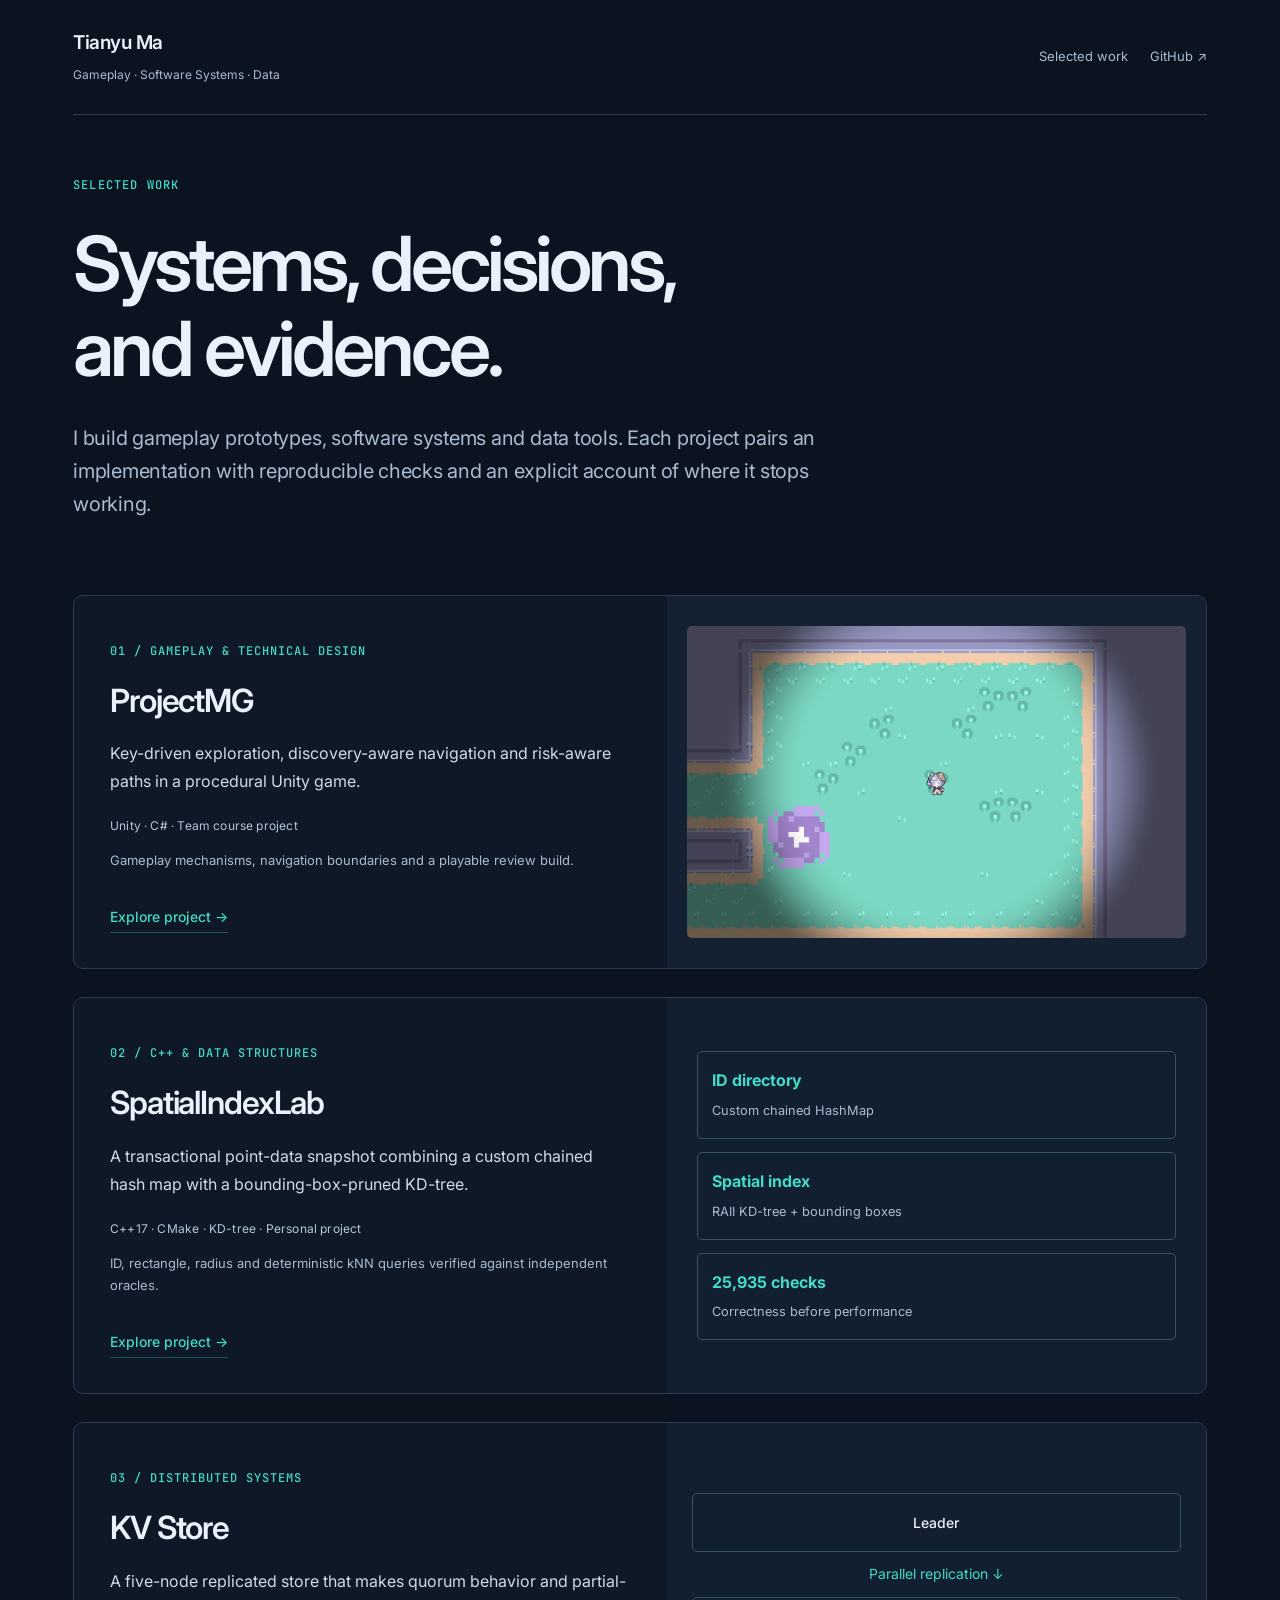
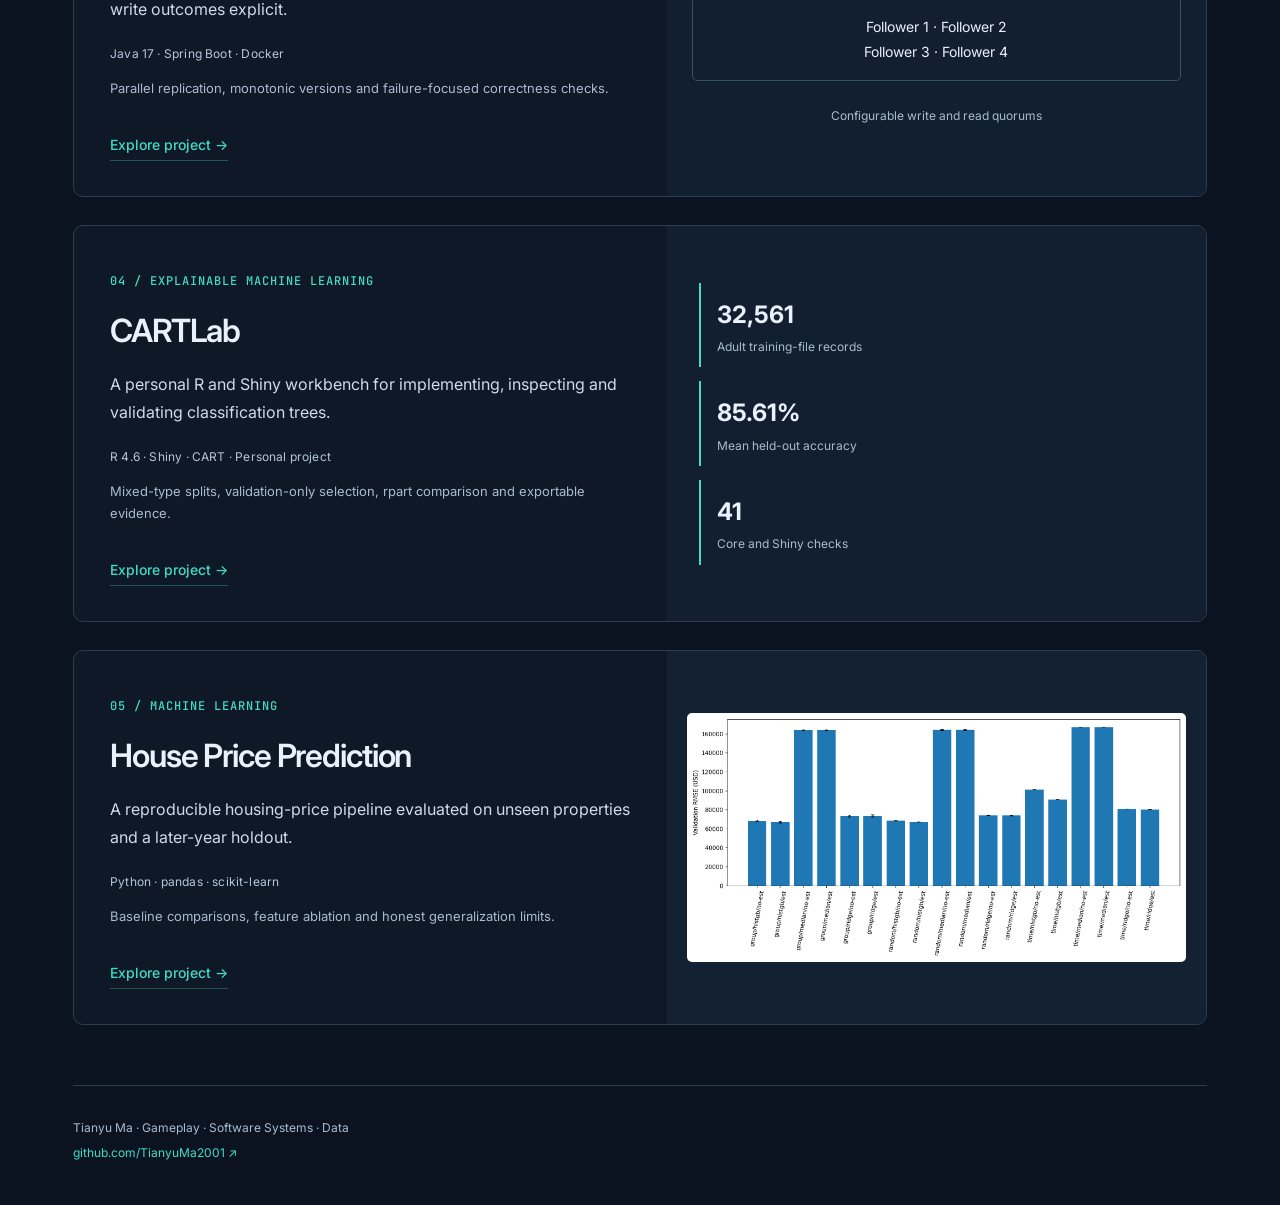
==== commit 6b667e92: "Prioritize gameplay portfolio work" ====
--- a/index.html
+++ b/index.html
@@ -4,13 +4,13 @@
 <link rel="preload" href="/gameplay-original-art.png" as="image"><link rel="preload" href="/house-model-comparison.png" as="image"><link rel="stylesheet" href="/_next/static/css/index.DJMZrzIJ.css"><link rel="icon" href="/favicon.svg">
 <style>.metric-preview{background:#111f30;display:grid;align-content:center;gap:14px;padding:32px}.metric-preview div{border-left:2px solid #43dbc7;padding:10px 16px}.metric-preview strong,.metric-preview span{display:block}.metric-preview strong{font-size:24px}.metric-preview span{color:#aabbd0;font-size:12px}.index-preview{background:#111f30;padding:30px;display:flex;flex-direction:column;justify-content:center;gap:13px}.index-preview div{border:1px solid #365266;border-radius:5px;padding:14px}.index-preview b{color:#43dbc7}.index-preview small{color:#aabbd0}</style>
 </head><body><main class="compact">
-<header><a class="identity" href="/">Tianyu Ma<span>Software Development · Data Systems · Machine Learning</span></a><nav><a href="#work">Selected work</a><a href="https://github.com/TianyuMa2001">GitHub ↗</a></nav></header>
-<section class="compact-hero"><p class="eyebrow">SELECTED WORK</p><h1>Systems, decisions,<br>and evidence.</h1><p class="intro">I build software across distributed systems, data structures, gameplay systems and machine learning. Each project pairs an implementation with reproducible checks and an explicit account of where it stops working.</p></section>
+<header><a class="identity" href="/">Tianyu Ma<span>Gameplay · Software Systems · Data</span></a><nav><a href="#work">Selected work</a><a href="https://github.com/TianyuMa2001">GitHub ↗</a></nav></header>
+<section class="compact-hero"><p class="eyebrow">SELECTED WORK</p><h1>Systems, decisions,<br>and evidence.</h1><p class="intro">I build gameplay prototypes, software systems and data tools. Each project pairs an implementation with reproducible checks and an explicit account of where it stops working.</p></section>
 <section id="work" class="project-list" aria-label="Selected projects">
-<article class="project-card"><div class="project-card-copy"><p class="eyebrow">01 / DISTRIBUTED SYSTEMS</p><h2><a href="/portfolio/kvstore/">KV Store</a></h2><p>A five-node replicated store that makes quorum behavior and partial-write outcomes explicit.</p><p class="project-tags">Java 17 · Spring Boot · Docker</p><p class="project-detail">Parallel replication, monotonic versions and failure-focused correctness checks.</p><a class="project-open" href="/portfolio/kvstore/">Explore project →</a></div><div class="kv-preview" aria-label="Five-node replication topology"><span>Leader</span><p>Parallel replication ↓</p><div>Follower 1 · Follower 2<br>Follower 3 · Follower 4</div><small>Configurable write and read quorums</small></div></article>
+<article class="project-card"><div class="project-card-copy"><p class="eyebrow">01 / GAMEPLAY &amp; TECHNICAL DESIGN</p><h2><a href="/portfolio/projectmg/">ProjectMG</a></h2><p>Key-driven exploration, discovery-aware navigation and risk-aware paths in a procedural Unity game.</p><p class="project-tags">Unity · C# · Team course project</p><p class="project-detail">Gameplay mechanisms, navigation boundaries and a playable review build.</p><a class="project-open" href="/portfolio/projectmg/">Explore project →</a></div><a class="project-preview" href="/portfolio/projectmg/" aria-label="Open ProjectMG"><img src="/gameplay-original-art.png" alt="Actual ProjectMG gameplay camera with original artwork"></a></article>
 <article class="project-card"><div class="project-card-copy"><p class="eyebrow">02 / C++ &amp; DATA STRUCTURES</p><h2><a href="/portfolio/spatial-index-lab/">SpatialIndexLab</a></h2><p>A transactional point-data snapshot combining a custom chained hash map with a bounding-box-pruned KD-tree.</p><p class="project-tags">C++17 · CMake · KD-tree · Personal project</p><p class="project-detail">ID, rectangle, radius and deterministic kNN queries verified against independent oracles.</p><a class="project-open" href="/portfolio/spatial-index-lab/">Explore project →</a></div><div class="index-preview" aria-label="Spatial query architecture"><div><b>ID directory</b><br><small>Custom chained HashMap</small></div><div><b>Spatial index</b><br><small>RAII KD-tree + bounding boxes</small></div><div><b>25,935 checks</b><br><small>Correctness before performance</small></div></div></article>
-<article class="project-card"><div class="project-card-copy"><p class="eyebrow">03 / MACHINE LEARNING</p><h2><a href="/portfolio/house-price-prediction/">House Price Prediction</a></h2><p>A reproducible housing-price pipeline evaluated on unseen properties and a later-year holdout.</p><p class="project-tags">Python · pandas · scikit-learn</p><p class="project-detail">Baseline comparisons, feature ablation and honest generalization limits.</p><a class="project-open" href="/portfolio/house-price-prediction/">Explore project →</a></div><a class="project-preview" href="/portfolio/house-price-prediction/" aria-label="Open House Price Prediction"><img src="/house-model-comparison.png" alt="Recorded housing model comparison across validation methods"></a></article>
+<article class="project-card"><div class="project-card-copy"><p class="eyebrow">03 / DISTRIBUTED SYSTEMS</p><h2><a href="/portfolio/kvstore/">KV Store</a></h2><p>A five-node replicated store that makes quorum behavior and partial-write outcomes explicit.</p><p class="project-tags">Java 17 · Spring Boot · Docker</p><p class="project-detail">Parallel replication, monotonic versions and failure-focused correctness checks.</p><a class="project-open" href="/portfolio/kvstore/">Explore project →</a></div><div class="kv-preview" aria-label="Five-node replication topology"><span>Leader</span><p>Parallel replication ↓</p><div>Follower 1 · Follower 2<br>Follower 3 · Follower 4</div><small>Configurable write and read quorums</small></div></article>
 <article class="project-card"><div class="project-card-copy"><p class="eyebrow">04 / EXPLAINABLE MACHINE LEARNING</p><h2><a href="/portfolio/cartlab/">CARTLab</a></h2><p>A personal R and Shiny workbench for implementing, inspecting and validating classification trees.</p><p class="project-tags">R 4.6 · Shiny · CART · Personal project</p><p class="project-detail">Mixed-type splits, validation-only selection, rpart comparison and exportable evidence.</p><a class="project-open" href="/portfolio/cartlab/">Explore project →</a></div><div class="metric-preview" aria-label="CARTLab recorded outcomes"><div><strong>32,561</strong><span>Adult training-file records</span></div><div><strong>85.61%</strong><span>Mean held-out accuracy</span></div><div><strong>41</strong><span>Core and Shiny checks</span></div></div></article>
-<article class="project-card"><div class="project-card-copy"><p class="eyebrow">05 / GAMEPLAY &amp; TECHNICAL DESIGN</p><h2><a href="/portfolio/projectmg/">ProjectMG</a></h2><p>Key-driven exploration, discovery-aware navigation and risk-aware paths in a procedural Unity game.</p><p class="project-tags">Unity · C# · Team course project</p><p class="project-detail">Gameplay mechanisms, navigation boundaries and a playable review build.</p><a class="project-open" href="/portfolio/projectmg/">Explore project →</a></div><a class="project-preview" href="/portfolio/projectmg/" aria-label="Open ProjectMG"><img src="/gameplay-original-art.png" alt="Actual ProjectMG gameplay camera with original artwork"></a></article>
-</section><footer><p>Tianyu Ma · Software Development · Data Systems · Machine Learning</p><a href="https://github.com/TianyuMa2001">github.com/TianyuMa2001 ↗</a></footer>
+<article class="project-card"><div class="project-card-copy"><p class="eyebrow">05 / MACHINE LEARNING</p><h2><a href="/portfolio/house-price-prediction/">House Price Prediction</a></h2><p>A reproducible housing-price pipeline evaluated on unseen properties and a later-year holdout.</p><p class="project-tags">Python · pandas · scikit-learn</p><p class="project-detail">Baseline comparisons, feature ablation and honest generalization limits.</p><a class="project-open" href="/portfolio/house-price-prediction/">Explore project →</a></div><a class="project-preview" href="/portfolio/house-price-prediction/" aria-label="Open House Price Prediction"><img src="/house-model-comparison.png" alt="Recorded housing model comparison across validation methods"></a></article>
+</section><footer><p>Tianyu Ma · Gameplay · Software Systems · Data</p><a href="https://github.com/TianyuMa2001">github.com/TianyuMa2001 ↗</a></footer>
 </main></body></html>
